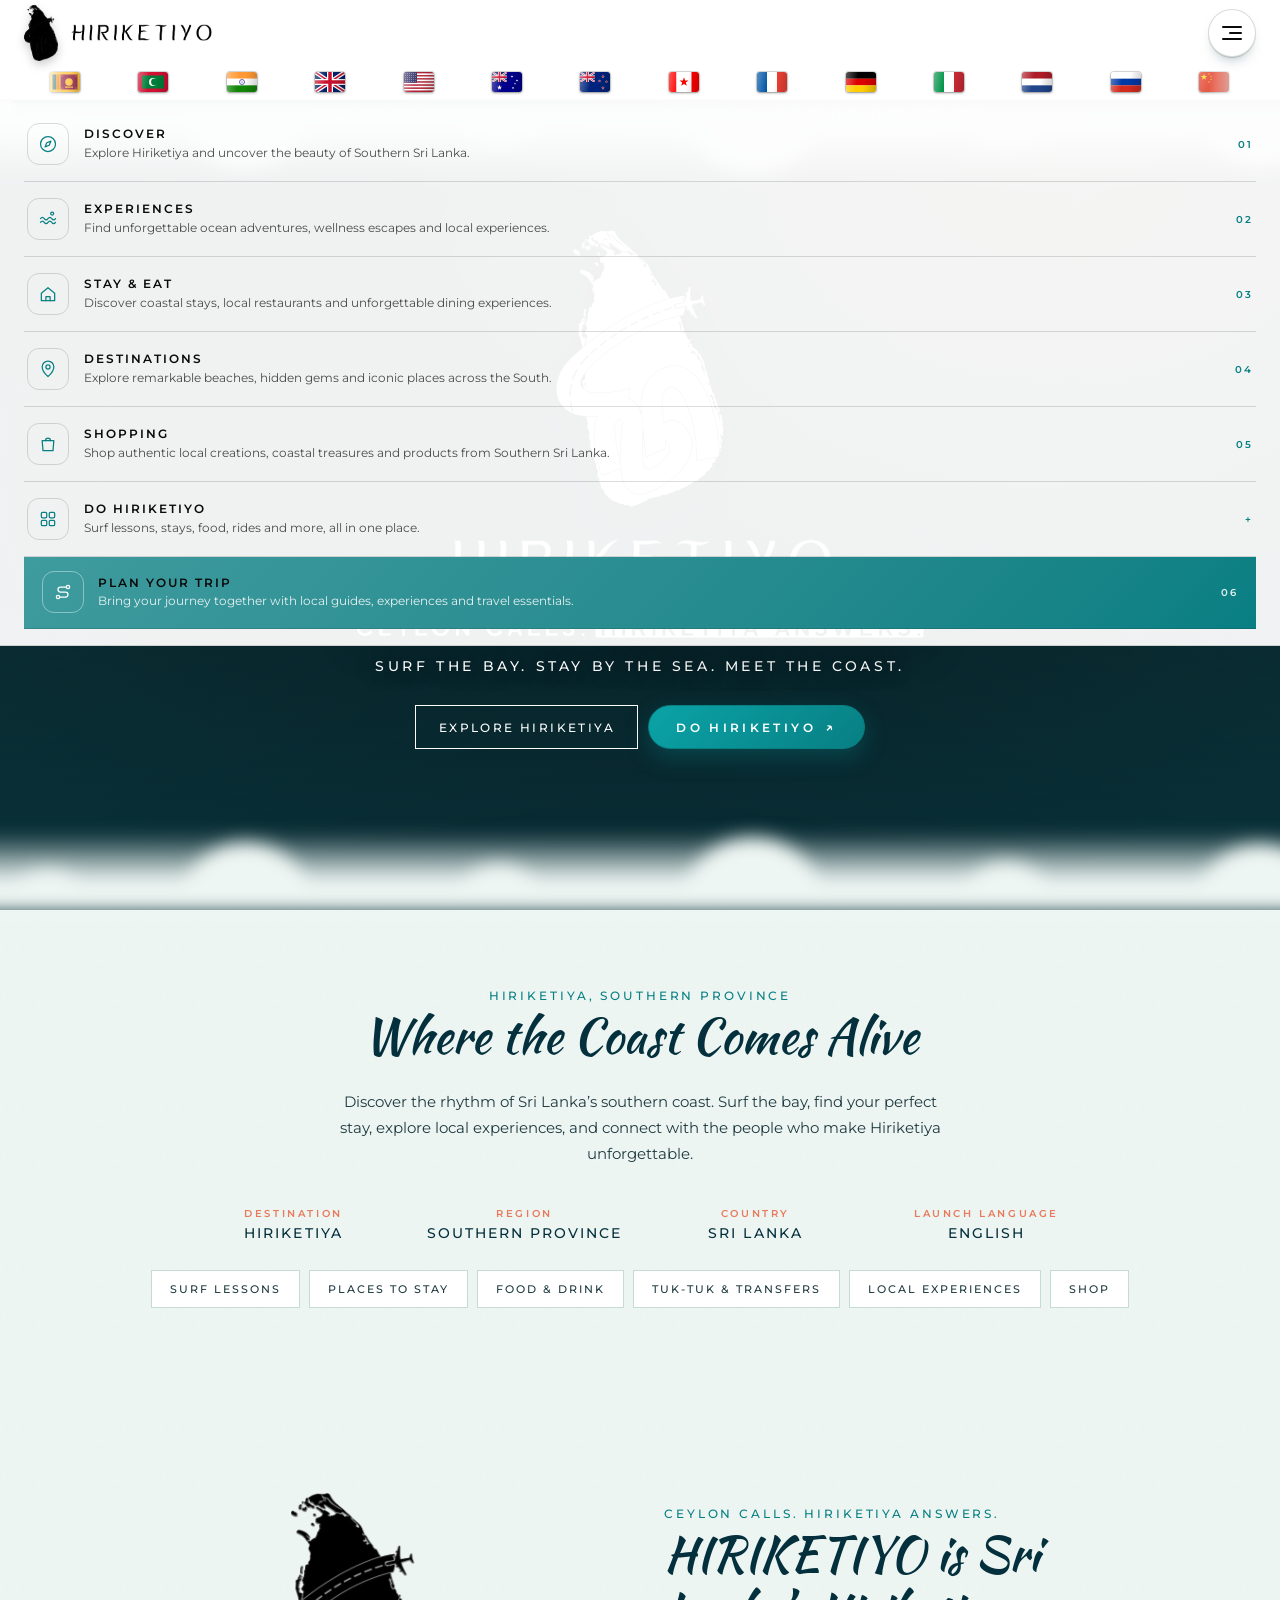
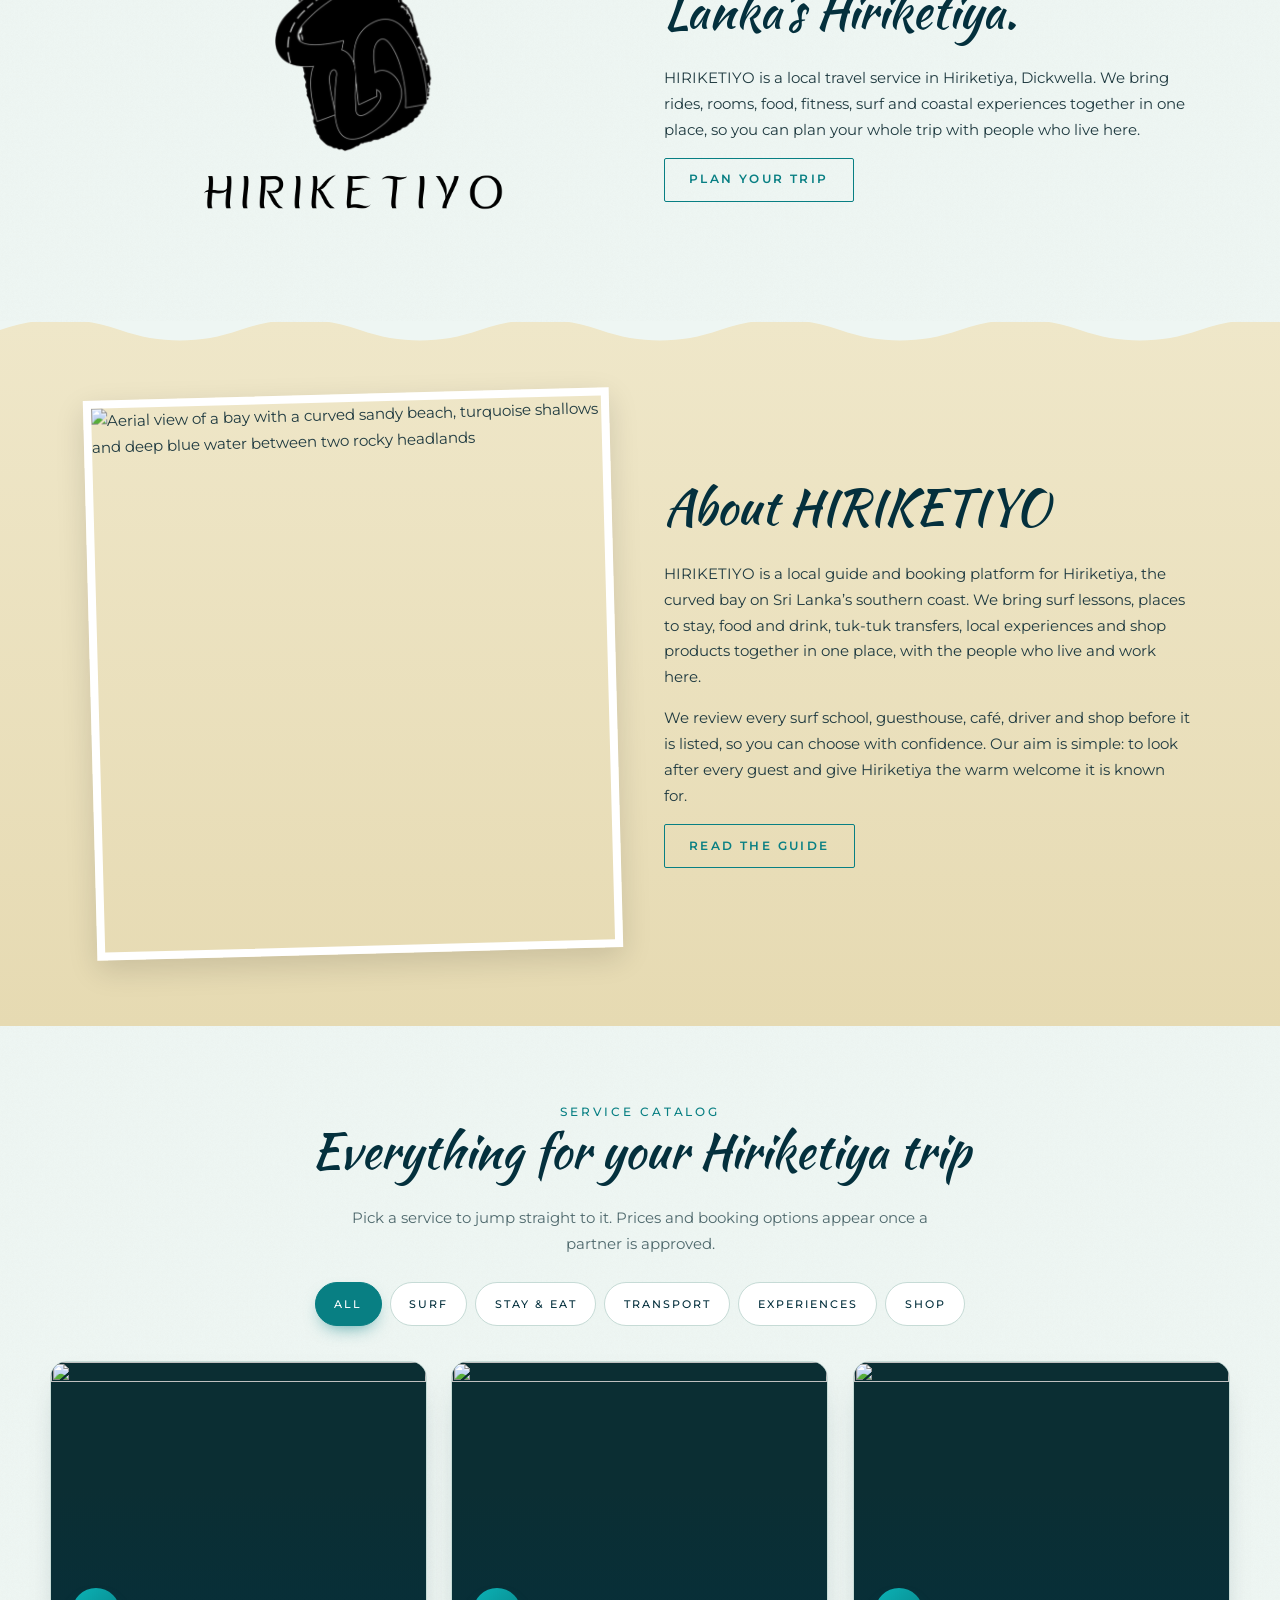
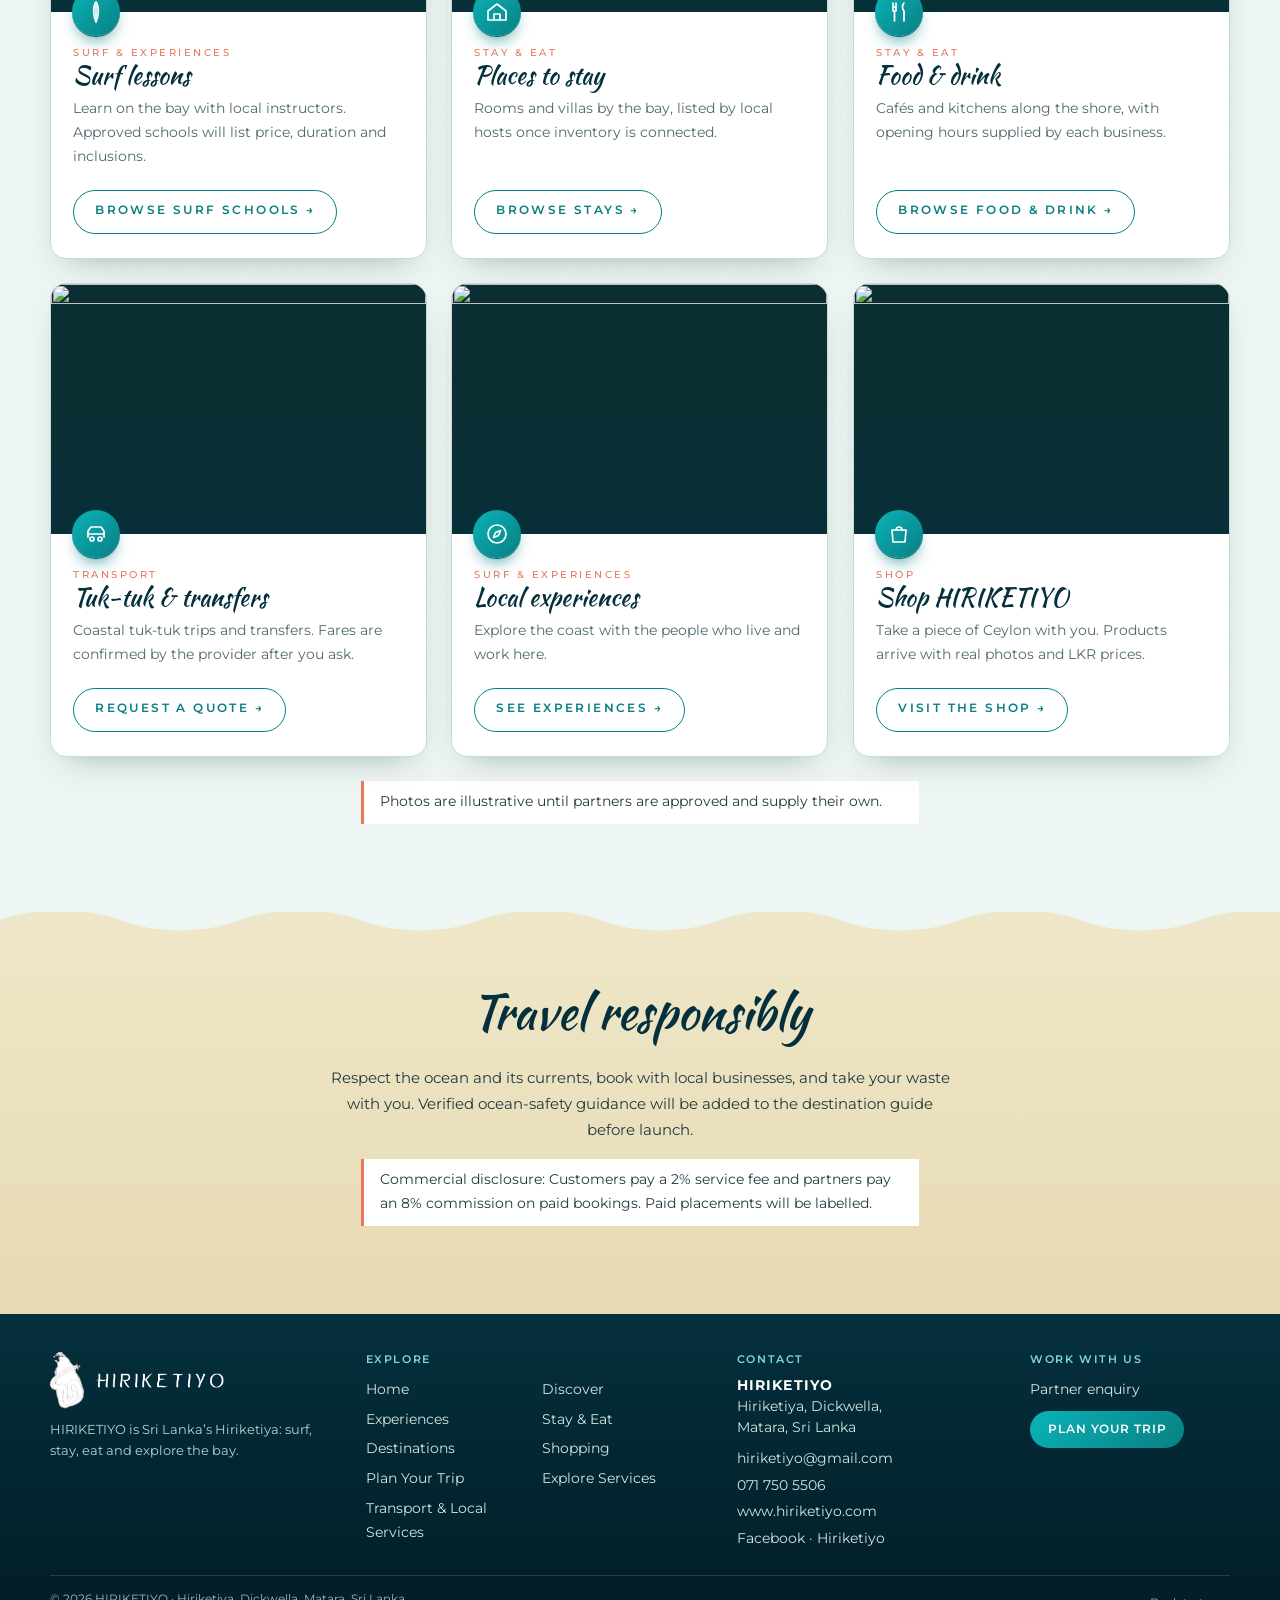
==== index.html @ 2f40aeac "Add files via upload" ====
<!DOCTYPE html><html lang="en" data-theme="light"><head><meta name="color-scheme" content="light"><meta charset="utf-8"><title>HIRIKETIYO — Ceylon calls. Hiriketiya answers. | Hiriketiya, Sri Lanka</title>
<meta name="viewport" content="width=device-width, initial-scale=1, viewport-fit=cover">
<meta name="description" content="HIRIKETIYO is Sri Lanka’s Hiriketiya. Surf lessons, stays, food, tuk-tuk transfers, local experiences and products in Hiriketiya Bay, Dickwella, Matara.">
<link rel="stylesheet" href="https://fonts.googleapis.com/css2?family=Kaushan+Script&family=Montserrat:wght@400;500;600&display=swap">
<meta name="theme-color" content="#04303d"><link rel="canonical" href="https://www.hiriketiyo.com/"><meta property="og:title" content="HIRIKETIYO — Ceylon calls. Hiriketiya answers."><meta property="og:description" content="Surf the bay. Stay by the sea. Meet the coast."><meta property="og:type" content="website"><meta property="og:url" content="https://www.hiriketiyo.com/">
<link rel="manifest" href="manifest.webmanifest">
<link rel="icon" type="image/png" sizes="192x192" href="icons/icon-192.png">
<link rel="apple-touch-icon" href="icons/icon-192.png">
<link rel="preload" as="image" href="assets/brand-emblem-white.png"><link rel="preload" as="image" type="image/webp" fetchpriority="high" imagesrcset="assets/hero-1200.webp 1200w, assets/hero-1920.webp 1920w, assets/hero-2560.webp 2560w" imagesizes="100vw">
<link rel="stylesheet" href="style.css">
<script type="application/ld+json">{"@context":"https://schema.org","@type":"TouristInformationCenter","name":"HIRIKETIYO","description":"Sri Lanka’s Hiriketiya: surf, stays, food, transport and local experiences.","url":"https://www.hiriketiyo.com","email":"hiriketiyo@gmail.com","telephone":"+94717505506","address":{"@type":"PostalAddress","streetAddress":"Hiriketiya","addressLocality":"Dickwella","addressRegion":"Matara","addressCountry":"LK"},"sameAs":["https://www.facebook.com/hiriketiyo"]}</script></head>
<body>
<header class="hd"><nav class="nl" aria-label="Primary"><span class="nw"><a href="#discover" aria-label="Discover" aria-describedby="nt-discover"><svg class="ni" viewBox="0 0 24 24" aria-hidden="true" focusable="false"><circle cx="12" cy="12" r="9"/><path d="M15.5 8.5l-2 5-5 2 2-5z"/></svg><span class="rl" aria-hidden="true"><i>Discover</i><i>Discover</i></span></a><span class="nt" id="nt-discover" role="tooltip"><b>01</b><span class="tx">Explore Hiriketiya and uncover the beauty of Southern Sri Lanka.</span></span></span><span class="nw"><a href="#surf" aria-label="Experiences" aria-describedby="nt-surf"><svg class="ni" viewBox="0 0 24 24" aria-hidden="true" focusable="false"><path d="M3 16q2.25-3 4.5 0t4.5 0 4.5 0 4.5 0"/><path d="M3 11.5q2.25-3 4.5 0t4.5 0 4.5 0 4.5 0"/><circle cx="17" cy="5.5" r="1.8"/></svg><span class="rl" aria-hidden="true"><i>Experiences</i><i>Experiences</i></span></a><span class="nt" id="nt-surf" role="tooltip"><b>02</b><span class="tx">Find unforgettable ocean adventures, wellness escapes and local experiences.</span></span></span><span class="nw"><a href="#stay" aria-label="Stay &amp; Eat" aria-describedby="nt-stay"><svg class="ni" viewBox="0 0 24 24" aria-hidden="true" focusable="false"><path d="M4 11l8-6.5 8 6.5v9H4z"/><path d="M9.5 20v-5h5v5"/></svg><span class="rl" aria-hidden="true"><i>Stay &amp; Eat</i><i>Stay &amp; Eat</i></span></a><span class="nt" id="nt-stay" role="tooltip"><b>03</b><span class="tx">Discover coastal stays, local restaurants and unforgettable dining experiences.</span></span></span></nav>
<a class="logo hd-lk" href="#home" aria-label="HIRIKETIYO home"><span class="lk "><span class="l3d"><span class="l3d-in"><span class="l3d-sw"><img class="nlogo ex" src="assets/brand-emblem-white.png" alt="" aria-hidden="true" style="--k:4" decoding="async"><img class="nlogo ex" src="assets/brand-emblem-white.png" alt="" aria-hidden="true" style="--k:3" decoding="async"><img class="nlogo ex" src="assets/brand-emblem-white.png" alt="" aria-hidden="true" style="--k:2" decoding="async"><img class="nlogo ex" src="assets/brand-emblem-white.png" alt="" aria-hidden="true" style="--k:1" decoding="async"><img class="nlogo" src="assets/brand-emblem-white.png" width="667" height="1100" alt="HIRIKETIYO emblem" decoding="async"></span></span></span><img class="wmk" src="assets/brand-wordmark-white.png" width="1652" height="198" alt="HIRIKETIYO" decoding="async"></span></a>
<nav class="nl r" aria-label="Secondary"><span class="nw"><a href="#destinations" aria-label="Destinations" aria-describedby="nt-destinations"><svg class="ni" viewBox="0 0 24 24" aria-hidden="true" focusable="false"><path d="M12 21s7-6.2 7-11.5A7 7 0 0 0 5 9.5C5 14.8 12 21 12 21z"/><circle cx="12" cy="9.5" r="2.5"/></svg><span class="rl" aria-hidden="true"><i>Destinations</i><i>Destinations</i></span></a><span class="nt" id="nt-destinations" role="tooltip"><b>04</b><span class="tx">Explore remarkable beaches, hidden gems and iconic places across the South.</span></span></span><span class="nw"><a href="#shop" aria-label="Shopping" aria-describedby="nt-shop"><svg class="ni" viewBox="0 0 24 24" aria-hidden="true" focusable="false"><path d="M5 8h14l-1 12H6z"/><path d="M9 8a3 3 0 016 0"/></svg><span class="rl" aria-hidden="true"><i>Shopping</i><i>Shopping</i></span></a><span class="nt" id="nt-shop" role="tooltip"><b>05</b><span class="tx">Shop authentic local creations, coastal treasures and products from Southern Sri Lanka.</span></span></span><span class="nw"><a href="#services" class="svcbtn" aria-label="DO HIRIKETIYO" aria-describedby="nt-services"><svg class="ni" viewBox="0 0 24 24" aria-hidden="true" focusable="false"><rect x="4" y="4" width="6.5" height="6.5" rx="1.5"/><rect x="13.5" y="4" width="6.5" height="6.5" rx="1.5"/><rect x="4" y="13.5" width="6.5" height="6.5" rx="1.5"/><rect x="13.5" y="13.5" width="6.5" height="6.5" rx="1.5"/></svg><span class="rl" aria-hidden="true"><i>DO HIRIKETIYO</i><i>DO HIRIKETIYO</i></span></a><span class="nt" id="nt-services" role="tooltip"><b>+</b><span class="tx">Surf lessons, stays, food, rides and more, all in one place.</span></span></span><span class="nw"><a href="#plan" class="cta" aria-label="Plan Your Trip" aria-describedby="nt-plan"><svg class="ni" viewBox="0 0 24 24" aria-hidden="true" focusable="false"><circle cx="6" cy="18" r="2"/><circle cx="18" cy="6" r="2"/><path d="M8 18h7a3 3 0 0 0 0-6H9a3 3 0 0 1 0-6h7"/></svg><span class="rl" aria-hidden="true"><i>Plan Your Trip</i><i>Plan Your Trip</i></span></a><span class="nt" id="nt-plan" role="tooltip"><b>06</b><span class="tx">Bring your journey together with local guides, experiences and travel essentials.</span></span></span></nav>
<button class="menu" aria-label="Menu" aria-expanded="false" onclick="tog()"><span class="bars" aria-hidden="true"><i></i><i></i><i></i></span></button>
<nav class="mobnav" id="mob" aria-label="Mobile"><a href="#discover"><span class="mi"><svg class="" viewBox="0 0 24 24" aria-hidden="true" focusable="false"><circle cx="12" cy="12" r="9"/><path d="M15.5 8.5l-2 5-5 2 2-5z"/></svg></span><span class="mt"><b>Discover</b><small>Explore Hiriketiya and uncover the beauty of Southern Sri Lanka.</small></span><span class="mn">01</span></a><a href="#surf"><span class="mi"><svg class="" viewBox="0 0 24 24" aria-hidden="true" focusable="false"><path d="M3 16q2.25-3 4.5 0t4.5 0 4.5 0 4.5 0"/><path d="M3 11.5q2.25-3 4.5 0t4.5 0 4.5 0 4.5 0"/><circle cx="17" cy="5.5" r="1.8"/></svg></span><span class="mt"><b>Experiences</b><small>Find unforgettable ocean adventures, wellness escapes and local experiences.</small></span><span class="mn">02</span></a><a href="#stay"><span class="mi"><svg class="" viewBox="0 0 24 24" aria-hidden="true" focusable="false"><path d="M4 11l8-6.5 8 6.5v9H4z"/><path d="M9.5 20v-5h5v5"/></svg></span><span class="mt"><b>Stay &amp; Eat</b><small>Discover coastal stays, local restaurants and unforgettable dining experiences.</small></span><span class="mn">03</span></a><a href="#destinations"><span class="mi"><svg class="" viewBox="0 0 24 24" aria-hidden="true" focusable="false"><path d="M12 21s7-6.2 7-11.5A7 7 0 0 0 5 9.5C5 14.8 12 21 12 21z"/><circle cx="12" cy="9.5" r="2.5"/></svg></span><span class="mt"><b>Destinations</b><small>Explore remarkable beaches, hidden gems and iconic places across the South.</small></span><span class="mn">04</span></a><a href="#shop"><span class="mi"><svg class="" viewBox="0 0 24 24" aria-hidden="true" focusable="false"><path d="M5 8h14l-1 12H6z"/><path d="M9 8a3 3 0 016 0"/></svg></span><span class="mt"><b>Shopping</b><small>Shop authentic local creations, coastal treasures and products from Southern Sri Lanka.</small></span><span class="mn">05</span></a><a href="#services"><span class="mi"><svg class="" viewBox="0 0 24 24" aria-hidden="true" focusable="false"><rect x="4" y="4" width="6.5" height="6.5" rx="1.5"/><rect x="13.5" y="4" width="6.5" height="6.5" rx="1.5"/><rect x="4" y="13.5" width="6.5" height="6.5" rx="1.5"/><rect x="13.5" y="13.5" width="6.5" height="6.5" rx="1.5"/></svg></span><span class="mt"><b>DO HIRIKETIYO</b><small>Surf lessons, stays, food, rides and more, all in one place.</small></span><span class="mn">+</span></a><a href="#plan" class="cta"><span class="mi"><svg class="" viewBox="0 0 24 24" aria-hidden="true" focusable="false"><circle cx="6" cy="18" r="2"/><circle cx="18" cy="6" r="2"/><path d="M8 18h7a3 3 0 0 0 0-6H9a3 3 0 0 1 0-6h7"/></svg></span><span class="mt"><b>Plan Your Trip</b><small>Bring your journey together with local guides, experiences and travel essentials.</small></span><span class="mn">06</span></a></nav></header>
<main>
<div class="page" id="home">
<div class="hero"><picture class="hero-bg"><source type="image/webp" srcset="assets/hero-1200.webp 1200w, assets/hero-1920.webp 1920w, assets/hero-2560.webp 2560w" sizes="100vw"><img data-slot="hero" src="assets/hero-1920.jpg" srcset="assets/hero-1200.jpg 1200w, assets/hero-1920.jpg 1920w, assets/hero-2560.jpg 2560w" sizes="100vw" width="2560" height="1710" alt="Aerial view of a turquoise bay with a curved sandy beach, rocky headlands and forested hills" fetchpriority="high" decoding="async"></picture><span class="hero-shade" aria-hidden="true"></span><svg class="live" viewBox="0 0 1200 700" preserveAspectRatio="xMidYMid slice" aria-hidden="true"><path class="w w1" d="M-80 470q120-30 240 0t240 0 240 0 240 0 240 0 240 0"/><path class="w w2" d="M-80 530q120-30 240 0t240 0 240 0 240 0 240 0 240 0"/><path class="w w3" d="M-80 590q120-30 240 0t240 0 240 0 240 0 240 0 240 0"/><path class="w w4" d="M-80 650q120-30 240 0t240 0 240 0 240 0 240 0 240 0"/><g id="birds"></g><g class="kite"><path class="str" d="M0 44Q-30 300 -120 560"/><polygon points="0,-34 20,0 0,44" fill="#B59A62"/><polygon points="0,-34 -20,0 0,44" fill="#087F83"/><path class="tail" d="M0 44q-9 16 0 32t0 32 0 32"/></g></svg><div><span class="lk hero-lk"><span class="l3d"><span class="l3d-in"><span class="l3d-sw"><img class="nlogo ex" src="assets/brand-emblem-white.png" alt="" aria-hidden="true" style="--k:8" decoding="async"><img class="nlogo ex" src="assets/brand-emblem-white.png" alt="" aria-hidden="true" style="--k:7" decoding="async"><img class="nlogo ex" src="assets/brand-emblem-white.png" alt="" aria-hidden="true" style="--k:6" decoding="async"><img class="nlogo ex" src="assets/brand-emblem-white.png" alt="" aria-hidden="true" style="--k:5" decoding="async"><img class="nlogo ex" src="assets/brand-emblem-white.png" alt="" aria-hidden="true" style="--k:4" decoding="async"><img class="nlogo ex" src="assets/brand-emblem-white.png" alt="" aria-hidden="true" style="--k:3" decoding="async"><img class="nlogo ex" src="assets/brand-emblem-white.png" alt="" aria-hidden="true" style="--k:2" decoding="async"><img class="nlogo ex" src="assets/brand-emblem-white.png" alt="" aria-hidden="true" style="--k:1" decoding="async"><img class="nlogo" src="assets/brand-emblem-white.png" width="667" height="1100" alt="HIRIKETIYO emblem" decoding="async" fetchpriority="high"></span></span></span><img class="wmk" src="assets/brand-wordmark-white.png" width="1652" height="198" alt="HIRIKETIYO" decoding="async"><img class="slg" src="assets/brand-slogan-white.png" width="1826" height="74" alt="Ceylon calls. Hiriketiya answers." decoding="async"></span><h1 class="sr">Ceylon calls. Hiriketiya answers.</h1><span class="cap">Surf the bay. Stay by the sea. Meet the coast.</span>
<a class="box" href="#discover">Explore Hiriketiya</a><a class="box s dobtn" href="#do">DO HIRIKETIYO</a></div></div>
<section class="c"><div class="in"><span class="cap" style="color:var(--teal)">Hiriketiya, Southern Province</span><h2>Where the Coast Comes Alive</h2>
<p>Discover the rhythm of Sri Lanka’s southern coast. Surf the bay, find your perfect stay, explore local experiences, and connect with the people who make Hiriketiya unforgettable.</p>
<div class="facts"><div><b>Destination</b><span>Hiriketiya</span></div><div><b>Region</b><span>Southern Province</span></div><div><b>Country</b><span>Sri Lanka</span></div><div><b>Launch language</b><span>English</span></div></div>
<div class="cats"><a href="#surf">Surf lessons</a><a href="#stay">Places to stay</a><a href="#stay">Food &amp; drink</a><a href="#transport">Tuk-tuk &amp; transfers</a><a href="#surf">Local experiences</a><a href="#shop">Shop</a></div></div></section>
<section class="c"><div class="in split"><div class="lightbox"><span class="lk "><span class="l3d"><span class="l3d-in"><span class="l3d-sw"><img class="nlogo ex" src="assets/brand-emblem-black.png" alt="" aria-hidden="true" style="--k:6" decoding="async"><img class="nlogo ex" src="assets/brand-emblem-black.png" alt="" aria-hidden="true" style="--k:5" decoding="async"><img class="nlogo ex" src="assets/brand-emblem-black.png" alt="" aria-hidden="true" style="--k:4" decoding="async"><img class="nlogo ex" src="assets/brand-emblem-black.png" alt="" aria-hidden="true" style="--k:3" decoding="async"><img class="nlogo ex" src="assets/brand-emblem-black.png" alt="" aria-hidden="true" style="--k:2" decoding="async"><img class="nlogo ex" src="assets/brand-emblem-black.png" alt="" aria-hidden="true" style="--k:1" decoding="async"><img class="nlogo" src="assets/brand-emblem-black.png" width="667" height="1100" alt="HIRIKETIYO emblem" decoding="async"></span></span></span><img class="wmk" src="assets/brand-wordmark-black.png" width="1652" height="198" alt="HIRIKETIYO" decoding="async"></span></div><div style="text-align:left"><span class="cap" style="color:var(--teal)">Ceylon calls. Hiriketiya answers.</span><h2>HIRIKETIYO is Sri Lanka’s Hiriketiya.</h2><p>HIRIKETIYO is a local travel service in Hiriketiya, Dickwella. We bring rides, rooms, food, fitness, surf and coastal experiences together in one place, so you can plan your whole trip with people who live here.</p><a class="btn" href="#plan">Plan your trip</a></div></div></section>
<section class="sand"><div class="in split"><picture><source type="image/webp" srcset="assets/bay-600.webp 600w, assets/bay-1000.webp 1000w" sizes="(max-width:800px) 100vw, 520px"><img data-slot="bay" class="photo" src="assets/bay-1000.jpg" srcset="assets/bay-600.jpg 600w, assets/bay-1000.jpg 1000w" sizes="(max-width:800px) 100vw, 520px" width="1000" height="1250" loading="lazy" decoding="async" alt="Aerial view of a bay with a curved sandy beach, turquoise shallows and deep blue water between two rocky headlands"></picture><div><h2>About HIRIKETIYO</h2><p>HIRIKETIYO is a local guide and booking platform for Hiriketiya, the curved bay on Sri Lanka’s southern coast. We bring surf lessons, places to stay, food and drink, tuk-tuk transfers, local experiences and shop products together in one place, with the people who live and work here.</p><p>We review every surf school, guesthouse, café, driver and shop before it is listed, so you can choose with confidence. Our aim is simple: to look after every guest and give Hiriketiya the warm welcome it is known for.</p><a class="btn" href="#discover">Read the guide</a></div></div></section>
<section class="c catalog" id="catalog"><div class="in"><span class="cap" style="color:var(--teal)">Service catalog</span><h2>Everything for your Hiriketiya trip</h2><p class="mut">Pick a service to jump straight to it. Prices and booking options appear once a partner is approved.</p><div class="cat-filter" role="group" aria-label="Filter services"><button type="button" data-k="all" aria-pressed="true">All</button><button type="button" data-k="surf" aria-pressed="false">Surf</button><button type="button" data-k="stay" aria-pressed="false">Stay &amp; Eat</button><button type="button" data-k="ride" aria-pressed="false">Transport</button><button type="button" data-k="exp" aria-pressed="false">Experiences</button><button type="button" data-k="shop" aria-pressed="false">Shop</button></div><div class="svc-grid"><article class="svc" data-c="surf"><div class="im"><img data-slot="svc-surf" src="assets/svc-surf.webp" width="720" height="480" loading="lazy" decoding="async" alt=""></div><div class="body"><span class="ic" aria-hidden="true"><svg viewBox="0 0 24 24" fill="none" stroke="currentColor" stroke-width="1.7" stroke-linecap="round" stroke-linejoin="round"><path d="M12 2c3 4 3 14 0 20-3-6-3-16 0-20z"/><path d="M12 5v14"/></svg></span><span class="cap tg">Surf & Experiences</span><h3>Surf lessons</h3><p class="mut">Learn on the bay with local instructors. Approved schools will list price, duration and inclusions.</p><a class="btn" href="#surf">Browse surf schools <span aria-hidden="true">→</span></a></div></article><article class="svc" data-c="stay"><div class="im"><img data-slot="svc-stay" src="assets/svc-stay.webp" width="720" height="480" loading="lazy" decoding="async" alt=""></div><div class="body"><span class="ic" aria-hidden="true"><svg viewBox="0 0 24 24" fill="none" stroke="currentColor" stroke-width="1.7" stroke-linecap="round" stroke-linejoin="round"><path d="M3 11l9-7 9 7v9H3z"/><path d="M9 20v-6h6v6"/></svg></span><span class="cap tg">Stay & Eat</span><h3>Places to stay</h3><p class="mut">Rooms and villas by the bay, listed by local hosts once inventory is connected.</p><a class="btn" href="#stay">Browse stays <span aria-hidden="true">→</span></a></div></article><article class="svc" data-c="stay"><div class="im"><img data-slot="svc-food" src="assets/svc-food.webp" width="720" height="480" loading="lazy" decoding="async" alt=""></div><div class="body"><span class="ic" aria-hidden="true"><svg viewBox="0 0 24 24" fill="none" stroke="currentColor" stroke-width="1.7" stroke-linecap="round" stroke-linejoin="round"><path d="M6 3v8M9 3v8M6 7h3M7.5 11v10M17 3c-2 2-2 6 0 8v10"/></svg></span><span class="cap tg">Stay & Eat</span><h3>Food & drink</h3><p class="mut">Cafés and kitchens along the shore, with opening hours supplied by each business.</p><a class="btn" href="#stay">Browse food & drink <span aria-hidden="true">→</span></a></div></article><article class="svc" data-c="ride"><div class="im"><img data-slot="svc-ride" src="assets/svc-ride.webp" width="720" height="480" loading="lazy" decoding="async" alt=""></div><div class="body"><span class="ic" aria-hidden="true"><svg viewBox="0 0 24 24" fill="none" stroke="currentColor" stroke-width="1.7" stroke-linecap="round" stroke-linejoin="round"><path d="M4 15V9l3-4h10l3 4v6"/><circle cx="8" cy="17" r="2"/><circle cx="16" cy="17" r="2"/><path d="M4 12h16"/></svg></span><span class="cap tg">Transport</span><h3>Tuk-tuk & transfers</h3><p class="mut">Coastal tuk-tuk trips and transfers. Fares are confirmed by the provider after you ask.</p><a class="btn" href="#transport">Request a quote <span aria-hidden="true">→</span></a></div></article><article class="svc" data-c="exp"><div class="im"><img data-slot="svc-exp" src="assets/svc-exp.webp" width="720" height="480" loading="lazy" decoding="async" alt=""></div><div class="body"><span class="ic" aria-hidden="true"><svg viewBox="0 0 24 24" fill="none" stroke="currentColor" stroke-width="1.7" stroke-linecap="round" stroke-linejoin="round"><circle cx="12" cy="12" r="9"/><path d="M15.5 8.5l-2 5-5 2 2-5z"/></svg></span><span class="cap tg">Surf & Experiences</span><h3>Local experiences</h3><p class="mut">Explore the coast with the people who live and work here.</p><a class="btn" href="#surf">See experiences <span aria-hidden="true">→</span></a></div></article><article class="svc" data-c="shop"><div class="im"><img data-slot="svc-shop" src="assets/svc-shop.webp" width="720" height="480" loading="lazy" decoding="async" alt=""></div><div class="body"><span class="ic" aria-hidden="true"><svg viewBox="0 0 24 24" fill="none" stroke="currentColor" stroke-width="1.7" stroke-linecap="round" stroke-linejoin="round"><path d="M5 8h14l-1 12H6z"/><path d="M9 8a3 3 0 016 0"/></svg></span><span class="cap tg">Shop</span><h3>Shop HIRIKETIYO</h3><p class="mut">Take a piece of Ceylon with you. Products arrive with real photos and LKR prices.</p><a class="btn" href="#shop">Visit the shop <span aria-hidden="true">→</span></a></div></article></div><p class="note" style="margin-inline:auto;text-align:left">Photos are illustrative until partners are approved and supply their own.</p></div></section>
<section class="sand c"><div class="in"><h2>Travel responsibly</h2><p>Respect the ocean and its currents, book with local businesses, and take your waste with you. Verified ocean-safety guidance will be added to the destination guide before launch.</p><p class="note" style="margin-inline:auto;text-align:left">Commercial disclosure: Customers pay a 2% service fee and partners pay an 8% commission on paid bookings. Paid placements will be labelled.</p></div></section>
</div>
<div class="page" id="do"><section class="dhero dohero"><img data-slot="do-hero" width="1920" height="1080" decoding="async" alt="Surfers and boats on the bay at Hiriketiya"><span class="cap" style="color:#fff">Experience marketplace</span><h1>DO HIRIKETIYO</h1><p class="do-tag">Discover More. Experience Everything.</p><p class="do-desc">From ocean adventures to authentic local experiences, discover the best things to do in Hiriketiya. Connect with local experts, explore new experiences and make every moment unforgettable.</p><div class="do-cta"><a class="box s" href="#do-cats" data-go="do-cats">EXPLORE EXPERIENCES</a><a class="box" href="#partner">BECOME A LOCAL PARTNER</a></div></section><section class="c docats" id="do-cats"><div class="in"><span class="cap" style="color:var(--teal)">Eight ways to do Hiriketiya</span><h2>Choose your experience</h2><p class="mut">Experiences, activities and rentals from local providers. Only services with approved providers are listed. Food and stays are in Stay &amp; Eat, transport is in Transport, products are in Shop.</p><div class="dgrid"><button type="button" class="dcat rv" data-cat="surf" aria-pressed="false"><span class="im"><img data-slot="do-surf" width="640" height="480" loading="lazy" decoding="async" alt="Surf &amp; Ocean"><span class="dcph" aria-hidden="true"><svg viewBox="0 0 24 24" fill="none" stroke="currentColor" stroke-width="1.6" stroke-linecap="round" stroke-linejoin="round"><path d="M2 15c3-4 5-4 8 0s5 4 8 0 3-2 4-2M2 20c3-4 5-4 8 0s5 4 8 0 3-2 4-2"/></svg></span><span class="dn">01</span></span><span class="bd"><h3>Surf &amp; Ocean</h3><p>Lessons, coaching, rentals and time on the water.</p><span class="dcnt" data-c="surf"></span></span></button><button type="button" class="dcat rv" data-cat="wellness" aria-pressed="false"><span class="im"><img data-slot="do-wellness" width="640" height="480" loading="lazy" decoding="async" alt="Wellness &amp; Fitness"><span class="dcph" aria-hidden="true"><svg viewBox="0 0 24 24" fill="none" stroke="currentColor" stroke-width="1.6" stroke-linecap="round" stroke-linejoin="round"><path d="M12 20c-4 0-7-3-7-7 4 0 7 3 7 7zM12 20c4 0 7-3 7-7-4 0-7 3-7 7zM12 4c2 3 2 7 0 11-2-4-2-8 0-11z"/></svg></span><span class="dn">02</span></span><span class="bd"><h3>Wellness &amp; Fitness</h3><p>Yoga, training, meditation and breathwork.</p><span class="dcnt" data-c="wellness"></span></span></button><button type="button" class="dcat rv" data-cat="food" aria-pressed="false"><span class="im"><img data-slot="do-food" width="640" height="480" loading="lazy" decoding="async" alt="Food &amp; Culinary"><span class="dcph" aria-hidden="true"><svg viewBox="0 0 24 24" fill="none" stroke="currentColor" stroke-width="1.6" stroke-linecap="round" stroke-linejoin="round"><path d="M4 12h16a8 8 0 01-16 0zM8 5c0 2 2 2 2 5M13 4c0 2 2 2 2 6"/></svg></span><span class="dn">03</span></span><span class="bd"><h3>Food &amp; Culinary</h3><p>Cooking classes, seafood and local food tours.</p><span class="dcnt" data-c="food"></span></span></button><button type="button" class="dcat rv" data-cat="tours" aria-pressed="false"><span class="im"><img data-slot="do-tours" width="640" height="480" loading="lazy" decoding="async" alt="Tours &amp; Adventures"><span class="dcph" aria-hidden="true"><svg viewBox="0 0 24 24" fill="none" stroke="currentColor" stroke-width="1.6" stroke-linecap="round" stroke-linejoin="round"><path d="M12 21s7-6.2 7-11.5A7 7 0 0 0 5 9.5C5 14.8 12 21 12 21zM12 12a2.5 2.5 0 100-5 2.5 2.5 0 000 5z"/></svg></span><span class="dn">04</span></span><span class="bd"><h3>Tours &amp; Adventures</h3><p>Coastal tours, villages, culture and wildlife.</p><span class="dcnt" data-c="tours"></span></span></button><button type="button" class="dcat rv" data-cat="spa" aria-pressed="false"><span class="im"><img data-slot="do-spa" width="640" height="480" loading="lazy" decoding="async" alt="Spa &amp; Relaxation"><span class="dcph" aria-hidden="true"><svg viewBox="0 0 24 24" fill="none" stroke="currentColor" stroke-width="1.6" stroke-linecap="round" stroke-linejoin="round"><path d="M12 3c3 4 6 7 6 10a6 6 0 01-12 0c0-3 3-6 6-10z"/></svg></span><span class="dn">05</span></span><span class="bd"><h3>Spa &amp; Relaxation</h3><p>Ayurveda, massage and wellness packages.</p><span class="dcnt" data-c="spa"></span></span></button><button type="button" class="dcat rv" data-cat="rentals" aria-pressed="false"><span class="im"><img data-slot="do-rentals" width="640" height="480" loading="lazy" decoding="async" alt="Rentals &amp; Equipment"><span class="dcph" aria-hidden="true"><svg viewBox="0 0 24 24" fill="none" stroke="currentColor" stroke-width="1.6" stroke-linecap="round" stroke-linejoin="round"><path d="M6 20a3.5 3.5 0 100-7 3.5 3.5 0 000 7zM18 20a3.5 3.5 0 100-7 3.5 3.5 0 000 7zM6 16.5l4-8h5l3 8M10 8.5H8"/></svg></span><span class="dn">06</span></span><span class="bd"><h3>Rentals &amp; Equipment</h3><p>Bikes, scooters, cars and gear.</p><span class="dcnt" data-c="rentals"></span></span></button><button type="button" class="dcat rv" data-cat="creative" aria-pressed="false"><span class="im"><img data-slot="do-creative" width="640" height="480" loading="lazy" decoding="async" alt="Creative &amp; Lifestyle"><span class="dcph" aria-hidden="true"><svg viewBox="0 0 24 24" fill="none" stroke="currentColor" stroke-width="1.6" stroke-linecap="round" stroke-linejoin="round"><path d="M4 8h3l2-3h6l2 3h3v11H4zM12 17a3.5 3.5 0 100-7 3.5 3.5 0 000 7z"/></svg></span><span class="dn">07</span></span><span class="bd"><h3>Creative &amp; Lifestyle</h3><p>Photography, sunsets, art and craft.</p><span class="dcnt" data-c="creative"></span></span></button><button type="button" class="dcat rv" data-cat="events" aria-pressed="false"><span class="im"><img data-slot="do-events" width="640" height="480" loading="lazy" decoding="async" alt="Events &amp; Special Experiences"><span class="dcph" aria-hidden="true"><svg viewBox="0 0 24 24" fill="none" stroke="currentColor" stroke-width="1.6" stroke-linecap="round" stroke-linejoin="round"><path d="M9 18V6l10-2v12M9 18a3 3 0 11-6 0 3 3 0 016 0zM19 16a3 3 0 11-6 0 3 3 0 016 0z"/></svg></span><span class="dn">08</span></span><span class="bd"><h3>Events &amp; Special Experiences</h3><p>Beach events, live music and celebrations.</p><span class="dcnt" data-c="events"></span></span></button></div><div class="do-bar" id="do-list"><h3 id="do-count">All experiences</h3><button type="button" class="btn do-all" aria-pressed="true">Show all</button></div><div class="do-svc" id="do-svc" hidden></div><div class="dx-grid" id="do-grid" aria-live="polite"></div><div class="do-empty" id="do-empty"><p>Experiences from approved local partners will appear here as they join.</p><a class="btn fill" href="#partner">BECOME A DO HIRIKETIYO PARTNER</a></div><div class="do-end"><h3>Run an experience on the south coast?</h3><p class="mut">Join DO HIRIKETIYO and reach travellers who are already here.</p><a class="btn fill" href="#partner">BECOME A DO HIRIKETIYO PARTNER</a></div></div></section></div>
<div class="page" id="discover">
<div class="ph dhero"><img data-slot="disc-hero" src="assets/hero-1920.webp" width="1920" height="1283" alt="Aerial view of Hiriketiya Bay, a curved sandy beach with turquoise water" decoding="async" fetchpriority="high"><h2>Discover Hiriketiya</h2><p>Where tropical beauty meets coastal culture. A little bay with a world of experiences.</p><div class="dact"><a class="dbtn loc" href="https://www.google.com/maps/search/?api=1&amp;query=Hiriketiya+Beach%2C+Dikwella%2C+Sri+Lanka" target="_blank" rel="noopener"><svg viewBox="0 0 24 24" fill="none" stroke="currentColor" stroke-width="1.8" stroke-linecap="round" stroke-linejoin="round" aria-hidden="true"><path d="M12 21s7-6.2 7-11.5A7 7 0 0 0 5 9.5C5 14.8 12 21 12 21z"/><circle cx="12" cy="9.5" r="2.5"/></svg>Open on Google Maps</a><a class="dbtn fill" href="https://www.google.com/maps/dir/?api=1&amp;destination=Hiriketiya+Beach%2C+Dikwella%2C+Sri+Lanka" target="_blank" rel="noopener"><svg viewBox="0 0 24 24" fill="none" stroke="currentColor" stroke-width="1.8" stroke-linecap="round" stroke-linejoin="round" aria-hidden="true"><circle cx="6" cy="18" r="2"/><circle cx="18" cy="6" r="2"/><path d="M8 18h7a3 3 0 0 0 0-6H9a3 3 0 0 1 0-6h7"/></svg>Get directions</a></div></div>
<nav class="dnav" aria-label="Guide chapters"><div class="dnav-in"><button type="button" data-go="d-bay">The bay</button><button type="button" data-go="d-surf">Surf</button><button type="button" data-go="d-life">Local life</button><button type="button" data-go="d-food">Food</button><button type="button" data-go="d-nature">Nature</button><button type="button" data-go="d-culture">Culture</button><button type="button" data-go="d-slow">Slow down</button><button type="button" data-go="d-places">Nearby</button><button type="button" data-go="d-season">Best time</button><button type="button" data-go="d-resp">Responsible</button></div></nav>
<section class="dintro" id="d-intro"><div class="in c rv"><span class="cap dcap">Dikwella · Matara District · Southern Sri Lanka</span><h2>Where Tropical Beauty Meets Coastal Culture</h2>
<p class="dlead">Hiriketiya is one of Sri Lanka’s most captivating coastal destinations, a hidden tropical paradise where golden sands, turquoise waters, lush green surroundings, and a relaxed island lifestyle come together. Tucked away along the southern coastline near Dikwella in the Matara District, Hiriketiya has become a favourite destination for travellers seeking more than just a beautiful beach. It is a place to slow down, connect with nature, discover local culture, enjoy ocean adventures, and experience the authentic rhythm of southern Sri Lanka.</p>
<p class="dlead">Often affectionately known as Hiri, this small coastal destination offers a unique atmosphere that feels both peaceful and full of life. Whether you are a passionate surfer, a nature lover, a curious traveller, or someone looking for a quiet escape beside the ocean, Hiriketiya invites you to discover a different side of tropical Sri Lanka.</p>
<div class="dfacts"><div><svg viewBox="0 0 24 24" fill="none" stroke="currentColor" stroke-width="1.8" stroke-linecap="round" stroke-linejoin="round" aria-hidden="true"><path d="M12 21s7-6.2 7-11.5A7 7 0 0 0 5 9.5C5 14.8 12 21 12 21z"/><circle cx="12" cy="9.5" r="2.5"/></svg><b>Where</b><span>Dikwella, Matara District</span></div><div><svg viewBox="0 0 24 24" fill="none" stroke="currentColor" stroke-width="1.8" stroke-linecap="round" stroke-linejoin="round" aria-hidden="true"><path d="M2 10q3.5-5 7 0t7 0 6 0"/><path d="M2 16q3.5-5 7 0t7 0 6 0"/></svg><b>The bay</b><span>Horseshoe-shaped</span></div><div><svg viewBox="0 0 24 24" fill="none" stroke="currentColor" stroke-width="1.8" stroke-linecap="round" stroke-linejoin="round" aria-hidden="true"><circle cx="12" cy="12" r="4"/><path d="M12 3v2M12 19v2M3 12h2M19 12h2M5.6 5.6l1.4 1.4M17 17l1.4 1.4M5.6 18.4L7 17M17 7l1.4-1.4"/></svg><b>Best season</b><span>December to April</span></div><div><svg viewBox="0 0 24 24" fill="none" stroke="currentColor" stroke-width="1.8" stroke-linecap="round" stroke-linejoin="round" aria-hidden="true"><path d="M12 2c3 4 3 14 0 20-3-6-3-16 0-20z"/><path d="M12 5v14"/></svg><b>Known for</b><span>Surf, cafés &amp; culture</span></div></div></div></section>
<section class="dch" id="d-bay"><div class="in"><figure class="dim rv"><img data-slot="disc-bay" src="assets/bay-1000.webp" width="800" height="1000" loading="lazy" decoding="async" alt="Aerial view of Hiriketiya’s horseshoe-shaped bay with golden sand and turquoise water"><span class="dph" aria-hidden="true"><svg viewBox="0 0 24 24" fill="none" stroke="currentColor" stroke-width="1.8" stroke-linecap="round" stroke-linejoin="round" aria-hidden="true"><path d="M12 21s7-6.2 7-11.5A7 7 0 0 0 5 9.5C5 14.8 12 21 12 21z"/><circle cx="12" cy="9.5" r="2.5"/></svg></span><figcaption class="dtag"><svg viewBox="0 0 24 24" fill="none" stroke="currentColor" stroke-width="1.8" stroke-linecap="round" stroke-linejoin="round" aria-hidden="true"><path d="M12 21s7-6.2 7-11.5A7 7 0 0 0 5 9.5C5 14.8 12 21 12 21z"/><circle cx="12" cy="9.5" r="2.5"/></svg>Horseshoe bay</figcaption></figure><div class="dtx rv"><span class="cap dcap">01 · The bay</span><h2>The Beauty of Hiriketiya Bay</h2><p>The first thing that captures your attention in Hiriketiya is its remarkable natural beauty. The coastline curves into a beautiful horseshoe-shaped bay, surrounded by tropical greenery and palm-covered hills. The sheltered shape of the bay creates a distinctive coastal landscape, making it one of the most visually memorable beaches in southern Sri Lanka.</p><p>Soft golden sand stretches along the shoreline, while clear blue and turquoise waters change colour throughout the day depending on the sunlight. Tall coconut palms frame the beach, creating a picture-perfect tropical setting.</p><p>Unlike some of Sri Lanka’s more expansive beaches, Hiriketiya has an intimate atmosphere. Its compact coastline makes it easy to explore, meet people, and enjoy the ocean from different viewpoints. Early mornings bring a peaceful atmosphere, while afternoons become lively with beachgoers, surfers, and travellers enjoying the sunshine.</p><p>As the sun begins to set, the bay takes on a different character. Warm golden light reflects across the water, the sky changes into beautiful shades of orange and pink, and the surrounding landscape becomes a peaceful backdrop for an unforgettable evening.</p><div class="dact l"><a class="dbtn loc" href="https://www.google.com/maps/search/?api=1&amp;query=Hiriketiya+Beach%2C+Dikwella%2C+Sri+Lanka" target="_blank" rel="noopener"><svg viewBox="0 0 24 24" fill="none" stroke="currentColor" stroke-width="1.8" stroke-linecap="round" stroke-linejoin="round" aria-hidden="true"><path d="M12 21s7-6.2 7-11.5A7 7 0 0 0 5 9.5C5 14.8 12 21 12 21z"/><circle cx="12" cy="9.5" r="2.5"/></svg>View the bay on map</a><a class="dbtn" href="https://www.google.com/maps/dir/?api=1&amp;origin=Hiriketiya+Beach%2C+Dikwella%2C+Sri+Lanka&amp;destination=Hiriketiya+Beach%2C+Dikwella%2C+Sri+Lanka&amp;travelmode=driving" target="_blank" rel="noopener"><svg viewBox="0 0 24 24" fill="none" stroke="currentColor" stroke-width="1.8" stroke-linecap="round" stroke-linejoin="round" aria-hidden="true"><circle cx="6" cy="18" r="2"/><circle cx="18" cy="6" r="2"/><path d="M8 18h7a3 3 0 0 0 0-6H9a3 3 0 0 1 0-6h7"/></svg>Directions</a><a class="dbtn" href="#stay">Stay by the bay <span aria-hidden="true">→</span></a></div></div></div></section>
<section class="dch rev alt" id="d-surf"><div class="in"><figure class="dim rv"><img data-slot="disc-surf" src="assets/svc-surf.webp" width="800" height="1000" loading="lazy" decoding="async" alt="Surfers and boards on the water at Hiriketiya"><span class="dph" aria-hidden="true"><svg viewBox="0 0 24 24" fill="none" stroke="currentColor" stroke-width="1.8" stroke-linecap="round" stroke-linejoin="round" aria-hidden="true"><path d="M12 21s7-6.2 7-11.5A7 7 0 0 0 5 9.5C5 14.8 12 21 12 21z"/><circle cx="12" cy="9.5" r="2.5"/></svg></span><figcaption class="dtag"><svg viewBox="0 0 24 24" fill="none" stroke="currentColor" stroke-width="1.8" stroke-linecap="round" stroke-linejoin="round" aria-hidden="true"><path d="M12 21s7-6.2 7-11.5A7 7 0 0 0 5 9.5C5 14.8 12 21 12 21z"/><circle cx="12" cy="9.5" r="2.5"/></svg>Surf break</figcaption></figure><div class="dtx rv"><span class="cap dcap">02 · Surf</span><h2>A Paradise for Surfing</h2><p>Surfing is an important part of Hiriketiya’s identity. Its crescent-shaped bay is known for its surf breaks, attracting beginners, intermediate surfers, and experienced wave riders from around the world.</p><p>One of the reasons Hiriketiya is popular among beginners is its beach-break area, where surf schools and instructors help newcomers learn the basics of surfing. For more experienced surfers, the bay also offers a reef break that can provide more challenging waves depending on ocean conditions.</p><p>The surfing experience here is about more than catching waves. It is about waking up early, carrying a surfboard towards the ocean, watching the morning light appear over the water, and sharing the excitement of the waves with fellow surfers.</p><p>Surf culture has also helped shape the character of the destination. Surf shops, board rentals, cafés, and friendly instructors contribute to an atmosphere where visitors can easily become part of the coastal community.</p><div class="dtip"><svg viewBox="0 0 24 24" fill="none" stroke="currentColor" stroke-width="1.8" stroke-linecap="round" stroke-linejoin="round" aria-hidden="true"><path d="M2 10q3.5-5 7 0t7 0 6 0"/><path d="M2 16q3.5-5 7 0t7 0 6 0"/></svg><p><b>Check before you paddle out.</b> Surf conditions change with seasons, tides, and weather, so checking local advice before entering the water is always important.</p></div><div class="dact l"><a class="dbtn fill" href="#surf">Browse surf partners <span aria-hidden="true">→</span></a><a class="dbtn loc" href="https://www.google.com/maps/search/?api=1&amp;query=Hiriketiya+Beach%2C+Dikwella%2C+Sri+Lanka" target="_blank" rel="noopener"><svg viewBox="0 0 24 24" fill="none" stroke="currentColor" stroke-width="1.8" stroke-linecap="round" stroke-linejoin="round" aria-hidden="true"><path d="M12 21s7-6.2 7-11.5A7 7 0 0 0 5 9.5C5 14.8 12 21 12 21z"/><circle cx="12" cy="9.5" r="2.5"/></svg>Surf spot location</a></div></div></div></section>
<section class="dch" id="d-life"><div class="in"><figure class="dim rv"><img data-slot="disc-life" src="assets/svc-exp.webp" width="800" height="1000" loading="lazy" decoding="async" alt="Village streets and cafés near Hiriketiya Bay"><span class="dph" aria-hidden="true"><svg viewBox="0 0 24 24" fill="none" stroke="currentColor" stroke-width="1.8" stroke-linecap="round" stroke-linejoin="round" aria-hidden="true"><path d="M12 21s7-6.2 7-11.5A7 7 0 0 0 5 9.5C5 14.8 12 21 12 21z"/><circle cx="12" cy="9.5" r="2.5"/></svg></span><figcaption class="dtag"><svg viewBox="0 0 24 24" fill="none" stroke="currentColor" stroke-width="1.8" stroke-linecap="round" stroke-linejoin="round" aria-hidden="true"><path d="M12 21s7-6.2 7-11.5A7 7 0 0 0 5 9.5C5 14.8 12 21 12 21z"/><circle cx="12" cy="9.5" r="2.5"/></svg>Village life</figcaption></figure><div class="dtx rv"><span class="cap dcap">03 · Local life</span><h2>Explore the Local Lifestyle</h2><p>Hiriketiya is not just a beach destination; it is a place where different cultures, lifestyles, and travel experiences meet.</p><p>The local lifestyle is deeply connected to the ocean. Fishing, coastal traditions, small businesses, and everyday village activities remain part of the area’s character. At the same time, the arrival of international travellers has introduced a vibrant mix of creative cafés, boutique accommodation, wellness spaces, and independent businesses.</p><p>Walking through the surrounding streets, you will discover small restaurants, tropical cafés, surf shops, and welcoming spaces where visitors can relax and enjoy the atmosphere. Many places combine local ingredients and Sri Lankan hospitality with international food and contemporary café culture.</p><p>Despite its growing popularity, Hiriketiya still offers opportunities to experience the slower rhythm of coastal village life. Take a walk beyond the beach, observe the local surroundings, enjoy a conversation with a local resident, and discover the little details that make this destination special.</p><div class="dact l"><a class="dbtn fill" href="#surf">Local experiences <span aria-hidden="true">→</span></a><a class="dbtn" href="#stay">Cafés &amp; stays <span aria-hidden="true">→</span></a></div></div></div></section>
<section class="dch rev alt" id="d-food"><div class="in"><figure class="dim rv"><img data-slot="disc-food" src="assets/svc-food.webp" width="800" height="1000" loading="lazy" decoding="async" alt="Fresh Sri Lankan food and seafood in Hiriketiya"><span class="dph" aria-hidden="true"><svg viewBox="0 0 24 24" fill="none" stroke="currentColor" stroke-width="1.8" stroke-linecap="round" stroke-linejoin="round" aria-hidden="true"><path d="M12 21s7-6.2 7-11.5A7 7 0 0 0 5 9.5C5 14.8 12 21 12 21z"/><circle cx="12" cy="9.5" r="2.5"/></svg></span><figcaption class="dtag"><svg viewBox="0 0 24 24" fill="none" stroke="currentColor" stroke-width="1.8" stroke-linecap="round" stroke-linejoin="round" aria-hidden="true"><path d="M12 21s7-6.2 7-11.5A7 7 0 0 0 5 9.5C5 14.8 12 21 12 21z"/><circle cx="12" cy="9.5" r="2.5"/></svg>Rice &amp; curry · seafood</figcaption></figure><div class="dtx rv"><span class="cap dcap">04 · Food</span><h2>Taste the Flavours of Southern Sri Lanka</h2><p>Food is an essential part of discovering Hiriketiya. The area offers an interesting combination of traditional Sri Lankan flavours and international dining experiences.</p><p>A traditional Sri Lankan rice and curry meal is a wonderful way to experience the island’s food culture. Rice is served with a variety of vegetable curries, dhal, sambols, and sometimes freshly prepared seafood. Each dish brings its own combination of spices, textures, and flavours.</p><p>Being close to the ocean, Hiriketiya is also a great place to enjoy seafood. Fresh fish, prawns, and other seafood dishes are popular choices throughout the southern coastal region.</p><p>For visitors who prefer lighter meals, the area also has cafés serving tropical fruit bowls, fresh juices, smoothies, coffee, breakfast plates, and vegetarian options.</p><p>Food in Hiriketiya is not simply about satisfying hunger. It is an opportunity to experience the creativity of the local hospitality scene while appreciating the ingredients and culinary traditions of Sri Lanka.</p><div class="dact l"><a class="dbtn fill" href="#stay">Food &amp; drink <span aria-hidden="true">→</span></a><a class="dbtn loc" href="https://www.google.com/maps/search/?api=1&amp;query=Hiriketiya+Beach%2C+Dikwella%2C+Sri+Lanka+cafe" target="_blank" rel="noopener"><svg viewBox="0 0 24 24" fill="none" stroke="currentColor" stroke-width="1.8" stroke-linecap="round" stroke-linejoin="round" aria-hidden="true"><path d="M12 21s7-6.2 7-11.5A7 7 0 0 0 5 9.5C5 14.8 12 21 12 21z"/><circle cx="12" cy="9.5" r="2.5"/></svg>Cafés near the bay</a></div></div></div></section>
<section class="dch" id="d-nature"><div class="in"><figure class="dim rv"><img data-slot="disc-nature" src="assets/hero-1200.webp" width="800" height="1000" loading="lazy" decoding="async" alt="Coastline, coconut palms and green hills around Hiriketiya"><span class="dph" aria-hidden="true"><svg viewBox="0 0 24 24" fill="none" stroke="currentColor" stroke-width="1.8" stroke-linecap="round" stroke-linejoin="round" aria-hidden="true"><path d="M12 21s7-6.2 7-11.5A7 7 0 0 0 5 9.5C5 14.8 12 21 12 21z"/><circle cx="12" cy="9.5" r="2.5"/></svg></span><figcaption class="dtag"><svg viewBox="0 0 24 24" fill="none" stroke="currentColor" stroke-width="1.8" stroke-linecap="round" stroke-linejoin="round" aria-hidden="true"><path d="M12 21s7-6.2 7-11.5A7 7 0 0 0 5 9.5C5 14.8 12 21 12 21z"/><circle cx="12" cy="9.5" r="2.5"/></svg>Coast &amp; palms</figcaption></figure><div class="dtx rv"><span class="cap dcap">05 · Nature</span><h2>Discover Nature Beyond the Beach</h2><p>The natural beauty of Hiriketiya extends beyond its beautiful shoreline. The surrounding landscape includes tropical vegetation, coconut trees, coastal greenery, and small roads that lead through the peaceful neighbourhood.</p><p>Nature lovers can enjoy simple experiences such as walking along the coastline, watching local birds, observing the changing tides, and discovering the relationship between the village and the surrounding environment.</p><p>The ocean itself is an important part of the local ecosystem. Coastal habitats support marine life and provide a natural environment that deserves care and protection.</p><p>Visitors can help preserve the destination by avoiding littering, reducing single-use plastics, respecting wildlife, and choosing responsible tourism experiences.</p><p>The best way to appreciate Hiriketiya’s natural environment is to explore it thoughtfully, without disturbing the peaceful character that makes the area so special.</p><div class="dact l"><a class="dbtn loc" href="https://www.google.com/maps/search/?api=1&amp;query=Hiriketiya+Beach%2C+Dikwella%2C+Sri+Lanka" target="_blank" rel="noopener"><svg viewBox="0 0 24 24" fill="none" stroke="currentColor" stroke-width="1.8" stroke-linecap="round" stroke-linejoin="round" aria-hidden="true"><path d="M12 21s7-6.2 7-11.5A7 7 0 0 0 5 9.5C5 14.8 12 21 12 21z"/><circle cx="12" cy="9.5" r="2.5"/></svg>Explore the coast</a><button type="button" class="dbtn" data-go="d-resp">Travel responsibly <span aria-hidden="true">→</span></button></div></div></div></section>
<section class="dch rev alt" id="d-culture"><div class="in"><figure class="dim rv"><img data-slot="disc-culture" width="800" height="1000" loading="lazy" decoding="async" alt="Wewurukannala Vihara temple near Dikwella"><span class="dph" aria-hidden="true"><svg viewBox="0 0 24 24" fill="none" stroke="currentColor" stroke-width="1.8" stroke-linecap="round" stroke-linejoin="round" aria-hidden="true"><path d="M12 21s7-6.2 7-11.5A7 7 0 0 0 5 9.5C5 14.8 12 21 12 21z"/><circle cx="12" cy="9.5" r="2.5"/></svg></span><figcaption class="dtag"><svg viewBox="0 0 24 24" fill="none" stroke="currentColor" stroke-width="1.8" stroke-linecap="round" stroke-linejoin="round" aria-hidden="true"><path d="M12 21s7-6.2 7-11.5A7 7 0 0 0 5 9.5C5 14.8 12 21 12 21z"/><circle cx="12" cy="9.5" r="2.5"/></svg>Wewurukannala Vihara</figcaption></figure><div class="dtx rv"><span class="cap dcap">06 · Culture</span><h2>Experience the Culture and Heritage of the South</h2><p>A journey through Hiriketiya also offers an opportunity to discover the cultural identity of southern Sri Lanka.</p><p>The wider Dikwella region has a rich connection to Buddhist traditions, village life, fishing communities, and generations of coastal heritage.</p><p>One notable cultural attraction nearby is Wewurukannala Vihara, famous for its monumental Buddha statue and distinctive temple architecture. It provides visitors with an opportunity to explore Sri Lanka’s religious traditions and artistic heritage.</p><p>Beyond temples and landmarks, local culture can be experienced through everyday interactions. Traditional food, village markets, local crafts, fishing activities, and the warmth of Sri Lankan hospitality all contribute to the character of this region.</p><p>Travelling respectfully and taking an interest in local traditions can make your experience much more meaningful.</p><div class="dact l"><a class="dbtn loc" href="https://www.google.com/maps/search/?api=1&amp;query=Wewurukannala+Vihara%2C+Dickwella%2C+Sri+Lanka" target="_blank" rel="noopener"><svg viewBox="0 0 24 24" fill="none" stroke="currentColor" stroke-width="1.8" stroke-linecap="round" stroke-linejoin="round" aria-hidden="true"><path d="M12 21s7-6.2 7-11.5A7 7 0 0 0 5 9.5C5 14.8 12 21 12 21z"/><circle cx="12" cy="9.5" r="2.5"/></svg>Wewurukannala Vihara</a><a class="dbtn" href="https://www.google.com/maps/dir/?api=1&amp;origin=Hiriketiya+Beach%2C+Dikwella%2C+Sri+Lanka&amp;destination=Wewurukannala+Vihara%2C+Dickwella%2C+Sri+Lanka&amp;travelmode=driving" target="_blank" rel="noopener"><svg viewBox="0 0 24 24" fill="none" stroke="currentColor" stroke-width="1.8" stroke-linecap="round" stroke-linejoin="round" aria-hidden="true"><circle cx="6" cy="18" r="2"/><circle cx="18" cy="6" r="2"/><path d="M8 18h7a3 3 0 0 0 0-6H9a3 3 0 0 1 0-6h7"/></svg>Directions</a></div></div></div></section>
<section class="dch" id="d-slow"><div class="in"><figure class="dim rv"><img data-slot="disc-slow" src="assets/svc-stay.webp" width="800" height="1000" loading="lazy" decoding="async" alt="A relaxed place to stay by the sea in Hiriketiya"><span class="dph" aria-hidden="true"><svg viewBox="0 0 24 24" fill="none" stroke="currentColor" stroke-width="1.8" stroke-linecap="round" stroke-linejoin="round" aria-hidden="true"><path d="M12 21s7-6.2 7-11.5A7 7 0 0 0 5 9.5C5 14.8 12 21 12 21z"/><circle cx="12" cy="9.5" r="2.5"/></svg></span><figcaption class="dtag"><svg viewBox="0 0 24 24" fill="none" stroke="currentColor" stroke-width="1.8" stroke-linecap="round" stroke-linejoin="round" aria-hidden="true"><path d="M12 21s7-6.2 7-11.5A7 7 0 0 0 5 9.5C5 14.8 12 21 12 21z"/><circle cx="12" cy="9.5" r="2.5"/></svg>Slow mornings</figcaption></figure><div class="dtx rv"><span class="cap dcap">07 · Slow down</span><h2>Slow Down and Enjoy the Tropical Atmosphere</h2><p>One of the most beautiful things about Hiriketiya is the opportunity to slow down.</p><p>In a world where travelling often becomes a list of destinations and activities, Hiriketiya encourages a different approach. You do not always need a plan. Sometimes the best experiences come from enjoying a quiet morning, reading a book beside the ocean, taking a refreshing swim, or sitting in a café and watching the world go by.</p><p>Yoga, wellness activities, beach walks, and relaxed afternoons are all part of the destination’s appeal.</p><p>As evening approaches, the beach becomes a gathering place where travellers and locals enjoy the coastal atmosphere. Conversations, music, food, and the sound of the waves create a distinctive tropical experience.</p><blockquote class="dq">Hiriketiya reminds visitors that a memorable holiday is not always about doing more. Sometimes it is about appreciating the moment.</blockquote><div class="dact l"><a class="dbtn fill" href="#stay">Find a place to stay <span aria-hidden="true">→</span></a><a class="dbtn" href="#plan">Plan your trip <span aria-hidden="true">→</span></a></div></div></div></section>
<section class="dplaces sand" id="d-places"><div class="in c"><span class="cap dcap">Around Hiriketiya</span><h2>Places to Explore Around Hiriketiya</h2><p class="dsub">Hiriketiya is also an excellent starting point for discovering other beautiful destinations along Sri Lanka’s southern coastline. A short journey can take you from peaceful beaches to cultural landmarks and fascinating natural attractions.</p><div class="dlad rv" id="dlad"></div><div class="dpl-grid"><article class="dpl rv" id="dp1"><div class="im"><img data-slot="disc-p1" width="640" height="480" loading="lazy" decoding="async" alt="Blue Beach Island at Nilwella, a small rocky islet beside the sea"><span class="dph" aria-hidden="true"><svg viewBox="0 0 24 24" fill="none" stroke="currentColor" stroke-width="1.8" stroke-linecap="round" stroke-linejoin="round" aria-hidden="true"><path d="M12 21s7-6.2 7-11.5A7 7 0 0 0 5 9.5C5 14.8 12 21 12 21z"/><circle cx="12" cy="9.5" r="2.5"/></svg></span><span class="dn">01</span></div><div class="bd"><h4>Blue Beach Island</h4><p class="dwhere">Nilwella</p><p class="dmeta"><span class="dd"><svg viewBox="0 0 24 24" fill="none" stroke="currentColor" stroke-width="1.8" stroke-linecap="round" stroke-linejoin="round" aria-hidden="true"><circle cx="6" cy="18" r="2"/><circle cx="18" cy="6" r="2"/><path d="M8 18h7a3 3 0 0 0 0-6H9a3 3 0 0 1 0-6h7"/></svg><b>2 km</b> from the bay</span><span class="dt"><svg viewBox="0 0 24 24" fill="none" stroke="currentColor" stroke-width="1.8" stroke-linecap="round" stroke-linejoin="round" aria-hidden="true"><circle cx="12" cy="12" r="9"/><path d="M12 7v5l3 2"/></svg><b>5 min</b> drive</span></p><p class="dtxt">A small rocky islet just off the Nilwella shoreline, close to the bay and easy to reach on a short walk. It is a lovely place for quiet sea views and sunset light. Check the tide before you walk out, and take care on wet rock.</p><div class="dact l"><a class="dbtn loc" href="https://www.google.com/maps/search/?api=1&amp;query=Blue+Beach+Island%2C+Nilwella%2C+Sri+Lanka" target="_blank" rel="noopener"><svg viewBox="0 0 24 24" fill="none" stroke="currentColor" stroke-width="1.8" stroke-linecap="round" stroke-linejoin="round" aria-hidden="true"><path d="M12 21s7-6.2 7-11.5A7 7 0 0 0 5 9.5C5 14.8 12 21 12 21z"/><circle cx="12" cy="9.5" r="2.5"/></svg>View location</a><a class="dbtn" href="https://www.google.com/maps/dir/?api=1&amp;origin=Hiriketiya+Beach%2C+Dikwella%2C+Sri+Lanka&amp;destination=Blue+Beach+Island%2C+Nilwella%2C+Sri+Lanka&amp;travelmode=driving" target="_blank" rel="noopener"><svg viewBox="0 0 24 24" fill="none" stroke="currentColor" stroke-width="1.8" stroke-linecap="round" stroke-linejoin="round" aria-hidden="true"><circle cx="6" cy="18" r="2"/><circle cx="18" cy="6" r="2"/><path d="M8 18h7a3 3 0 0 0 0-6H9a3 3 0 0 1 0-6h7"/></svg>Directions</a></div></div></article><article class="dpl rv" id="dp2"><div class="im"><img data-slot="disc-p2" width="640" height="480" loading="lazy" decoding="async" alt="Seawater bursting upwards at Hummanaya Blowhole near Kudawella"><span class="dph" aria-hidden="true"><svg viewBox="0 0 24 24" fill="none" stroke="currentColor" stroke-width="1.8" stroke-linecap="round" stroke-linejoin="round" aria-hidden="true"><path d="M12 21s7-6.2 7-11.5A7 7 0 0 0 5 9.5C5 14.8 12 21 12 21z"/><circle cx="12" cy="9.5" r="2.5"/></svg></span><span class="dn">02</span></div><div class="bd"><h4>Hummanaya Blowhole</h4><p class="dwhere">Kudawella</p><p class="dmeta"><span class="dd"><svg viewBox="0 0 24 24" fill="none" stroke="currentColor" stroke-width="1.8" stroke-linecap="round" stroke-linejoin="round" aria-hidden="true"><circle cx="6" cy="18" r="2"/><circle cx="18" cy="6" r="2"/><path d="M8 18h7a3 3 0 0 0 0-6H9a3 3 0 0 1 0-6h7"/></svg><b>5 km</b> from the bay</span><span class="dt"><svg viewBox="0 0 24 24" fill="none" stroke="currentColor" stroke-width="1.8" stroke-linecap="round" stroke-linejoin="round" aria-hidden="true"><circle cx="12" cy="12" r="9"/><path d="M12 7v5l3 2"/></svg><b>12 min</b> drive</span></p><p class="dtxt">The only known blowhole in Sri Lanka. Seawater surges through a hidden sea cave and shoots high into the air with a deep “hoo” sound. It is most dramatic when the sea is strong, so keep behind the safety barriers.</p><div class="dact l"><a class="dbtn loc" href="https://www.google.com/maps/search/?api=1&amp;query=Hummanaya+Blow+Hole%2C+Dickwella%2C+Sri+Lanka" target="_blank" rel="noopener"><svg viewBox="0 0 24 24" fill="none" stroke="currentColor" stroke-width="1.8" stroke-linecap="round" stroke-linejoin="round" aria-hidden="true"><path d="M12 21s7-6.2 7-11.5A7 7 0 0 0 5 9.5C5 14.8 12 21 12 21z"/><circle cx="12" cy="9.5" r="2.5"/></svg>View location</a><a class="dbtn" href="https://www.google.com/maps/dir/?api=1&amp;origin=Hiriketiya+Beach%2C+Dikwella%2C+Sri+Lanka&amp;destination=Hummanaya+Blow+Hole%2C+Dickwella%2C+Sri+Lanka&amp;travelmode=driving" target="_blank" rel="noopener"><svg viewBox="0 0 24 24" fill="none" stroke="currentColor" stroke-width="1.8" stroke-linecap="round" stroke-linejoin="round" aria-hidden="true"><circle cx="6" cy="18" r="2"/><circle cx="18" cy="6" r="2"/><path d="M8 18h7a3 3 0 0 0 0-6H9a3 3 0 0 1 0-6h7"/></svg>Directions</a></div></div></article><article class="dpl rv" id="dp3"><div class="im"><img data-slot="disc-p3" width="640" height="480" loading="lazy" decoding="async" alt="Dondra Head Lighthouse standing on the southernmost point of Sri Lanka"><span class="dph" aria-hidden="true"><svg viewBox="0 0 24 24" fill="none" stroke="currentColor" stroke-width="1.8" stroke-linecap="round" stroke-linejoin="round" aria-hidden="true"><path d="M12 21s7-6.2 7-11.5A7 7 0 0 0 5 9.5C5 14.8 12 21 12 21z"/><circle cx="12" cy="9.5" r="2.5"/></svg></span><span class="dn">03</span></div><div class="bd"><h4>Dondra Lighthouse</h4><p class="dwhere">Dondra, Matara</p><p class="dmeta"><span class="dd"><svg viewBox="0 0 24 24" fill="none" stroke="currentColor" stroke-width="1.8" stroke-linecap="round" stroke-linejoin="round" aria-hidden="true"><circle cx="6" cy="18" r="2"/><circle cx="18" cy="6" r="2"/><path d="M8 18h7a3 3 0 0 0 0-6H9a3 3 0 0 1 0-6h7"/></svg><b>14 km</b> from the bay</span><span class="dt"><svg viewBox="0 0 24 24" fill="none" stroke="currentColor" stroke-width="1.8" stroke-linecap="round" stroke-linejoin="round" aria-hidden="true"><circle cx="12" cy="12" r="9"/><path d="M12 7v5l3 2"/></svg><b>25 min</b> drive</span></p><p class="dtxt">Stand at Dondra Head, the southernmost point of Sri Lanka, beside the country’s tallest lighthouse. The coastal drive passes fishing villages and palm-lined beaches, so it works well as a half-day outing.</p><div class="dact l"><a class="dbtn loc" href="https://www.google.com/maps/search/?api=1&amp;query=Dondra+Head+Lighthouse%2C+Dondra%2C+Sri+Lanka" target="_blank" rel="noopener"><svg viewBox="0 0 24 24" fill="none" stroke="currentColor" stroke-width="1.8" stroke-linecap="round" stroke-linejoin="round" aria-hidden="true"><path d="M12 21s7-6.2 7-11.5A7 7 0 0 0 5 9.5C5 14.8 12 21 12 21z"/><circle cx="12" cy="9.5" r="2.5"/></svg>View location</a><a class="dbtn" href="https://www.google.com/maps/dir/?api=1&amp;origin=Hiriketiya+Beach%2C+Dikwella%2C+Sri+Lanka&amp;destination=Dondra+Head+Lighthouse%2C+Dondra%2C+Sri+Lanka&amp;travelmode=driving" target="_blank" rel="noopener"><svg viewBox="0 0 24 24" fill="none" stroke="currentColor" stroke-width="1.8" stroke-linecap="round" stroke-linejoin="round" aria-hidden="true"><circle cx="6" cy="18" r="2"/><circle cx="18" cy="6" r="2"/><path d="M8 18h7a3 3 0 0 0 0-6H9a3 3 0 0 1 0-6h7"/></svg>Directions</a></div></div></article><article class="dpl rv" id="dp4"><div class="im"><img data-slot="disc-p4" width="640" height="480" loading="lazy" decoding="async" alt="The calm shoreline at Bathigama, known as Turtle Point"><span class="dph" aria-hidden="true"><svg viewBox="0 0 24 24" fill="none" stroke="currentColor" stroke-width="1.8" stroke-linecap="round" stroke-linejoin="round" aria-hidden="true"><path d="M12 21s7-6.2 7-11.5A7 7 0 0 0 5 9.5C5 14.8 12 21 12 21z"/><circle cx="12" cy="9.5" r="2.5"/></svg></span><span class="dn">04</span></div><div class="bd"><h4>Turtle Point</h4><p class="dwhere">Bathigama</p><p class="dmeta"><span class="dd"><svg viewBox="0 0 24 24" fill="none" stroke="currentColor" stroke-width="1.8" stroke-linecap="round" stroke-linejoin="round" aria-hidden="true"><circle cx="6" cy="18" r="2"/><circle cx="18" cy="6" r="2"/><path d="M8 18h7a3 3 0 0 0 0-6H9a3 3 0 0 1 0-6h7"/></svg><b>3 km</b> from the bay</span><span class="dt"><svg viewBox="0 0 24 24" fill="none" stroke="currentColor" stroke-width="1.8" stroke-linecap="round" stroke-linejoin="round" aria-hidden="true"><circle cx="12" cy="12" r="9"/><path d="M12 7v5l3 2"/></svg><b>8 min</b> drive</span></p><p class="dtxt">A quiet stretch of coast at Bathigama where sea turtles are sometimes seen in the shallows. Sightings are never guaranteed. If you do see one, keep your distance and never touch or feed it.</p><div class="dact l"><a class="dbtn loc" href="https://www.google.com/maps/search/?api=1&amp;query=Turtle+Point+Bathigama%2C+Dikwella%2C+Sri+Lanka" target="_blank" rel="noopener"><svg viewBox="0 0 24 24" fill="none" stroke="currentColor" stroke-width="1.8" stroke-linecap="round" stroke-linejoin="round" aria-hidden="true"><path d="M12 21s7-6.2 7-11.5A7 7 0 0 0 5 9.5C5 14.8 12 21 12 21z"/><circle cx="12" cy="9.5" r="2.5"/></svg>View location</a><a class="dbtn" href="https://www.google.com/maps/dir/?api=1&amp;origin=Hiriketiya+Beach%2C+Dikwella%2C+Sri+Lanka&amp;destination=Turtle+Point+Bathigama%2C+Dikwella%2C+Sri+Lanka&amp;travelmode=driving" target="_blank" rel="noopener"><svg viewBox="0 0 24 24" fill="none" stroke="currentColor" stroke-width="1.8" stroke-linecap="round" stroke-linejoin="round" aria-hidden="true"><circle cx="6" cy="18" r="2"/><circle cx="18" cy="6" r="2"/><path d="M8 18h7a3 3 0 0 0 0-6H9a3 3 0 0 1 0-6h7"/></svg>Directions</a></div></div></article><article class="dpl rv" id="dp5"><div class="im"><img data-slot="disc-p5" width="640" height="480" loading="lazy" decoding="async" alt="Mulkirigala Rock Temple, an ancient Buddhist temple on a tall natural rock"><span class="dph" aria-hidden="true"><svg viewBox="0 0 24 24" fill="none" stroke="currentColor" stroke-width="1.8" stroke-linecap="round" stroke-linejoin="round" aria-hidden="true"><path d="M12 21s7-6.2 7-11.5A7 7 0 0 0 5 9.5C5 14.8 12 21 12 21z"/><circle cx="12" cy="9.5" r="2.5"/></svg></span><span class="dn">05</span></div><div class="bd"><h4>Mulkirigala Rock Temple</h4><p class="dwhere">Mulkirigala</p><p class="dmeta"><span class="dd"><svg viewBox="0 0 24 24" fill="none" stroke="currentColor" stroke-width="1.8" stroke-linecap="round" stroke-linejoin="round" aria-hidden="true"><circle cx="6" cy="18" r="2"/><circle cx="18" cy="6" r="2"/><path d="M8 18h7a3 3 0 0 0 0-6H9a3 3 0 0 1 0-6h7"/></svg><b>15 km</b> from the bay</span><span class="dt"><svg viewBox="0 0 24 24" fill="none" stroke="currentColor" stroke-width="1.8" stroke-linecap="round" stroke-linejoin="round" aria-hidden="true"><circle cx="12" cy="12" r="9"/><path d="M12 7v5l3 2"/></svg><b>35 min</b> drive</span></p><p class="dtxt">Often called “Little Sigiriya”, this Buddhist temple complex sits on a 205 metre rock. Hundreds of steps lead past cave shrines with old murals and statues to wide views over the coconut groves. Go early, and dress modestly.</p><div class="dact l"><a class="dbtn loc" href="https://www.google.com/maps/search/?api=1&amp;query=Mulkirigala+Rock+Temple%2C+Sri+Lanka" target="_blank" rel="noopener"><svg viewBox="0 0 24 24" fill="none" stroke="currentColor" stroke-width="1.8" stroke-linecap="round" stroke-linejoin="round" aria-hidden="true"><path d="M12 21s7-6.2 7-11.5A7 7 0 0 0 5 9.5C5 14.8 12 21 12 21z"/><circle cx="12" cy="9.5" r="2.5"/></svg>View location</a><a class="dbtn" href="https://www.google.com/maps/dir/?api=1&amp;origin=Hiriketiya+Beach%2C+Dikwella%2C+Sri+Lanka&amp;destination=Mulkirigala+Rock+Temple%2C+Sri+Lanka&amp;travelmode=driving" target="_blank" rel="noopener"><svg viewBox="0 0 24 24" fill="none" stroke="currentColor" stroke-width="1.8" stroke-linecap="round" stroke-linejoin="round" aria-hidden="true"><circle cx="6" cy="18" r="2"/><circle cx="18" cy="6" r="2"/><path d="M8 18h7a3 3 0 0 0 0-6H9a3 3 0 0 1 0-6h7"/></svg>Directions</a></div></div></article><article class="dpl rv" id="dp6"><div class="im"><img data-slot="disc-p6" width="640" height="480" loading="lazy" decoding="async" alt="Rekawa Beach, a long beach where sea turtles come ashore to nest"><span class="dph" aria-hidden="true"><svg viewBox="0 0 24 24" fill="none" stroke="currentColor" stroke-width="1.8" stroke-linecap="round" stroke-linejoin="round" aria-hidden="true"><path d="M12 21s7-6.2 7-11.5A7 7 0 0 0 5 9.5C5 14.8 12 21 12 21z"/><circle cx="12" cy="9.5" r="2.5"/></svg></span><span class="dn">06</span></div><div class="bd"><h4>Rekawa Beach</h4><p class="dwhere">Tangalle</p><p class="dmeta"><span class="dd"><svg viewBox="0 0 24 24" fill="none" stroke="currentColor" stroke-width="1.8" stroke-linecap="round" stroke-linejoin="round" aria-hidden="true"><circle cx="6" cy="18" r="2"/><circle cx="18" cy="6" r="2"/><path d="M8 18h7a3 3 0 0 0 0-6H9a3 3 0 0 1 0-6h7"/></svg><b>30 km</b> from the bay</span><span class="dt"><svg viewBox="0 0 24 24" fill="none" stroke="currentColor" stroke-width="1.8" stroke-linecap="round" stroke-linejoin="round" aria-hidden="true"><circle cx="12" cy="12" r="9"/><path d="M12 7v5l3 2"/></svg><b>40 min</b> drive</span></p><p class="dtxt">A long, wild beach where five species of sea turtle come ashore to nest. Guided night walks are run by the local turtle conservation project. Follow your guide, use no flash and keep your distance.</p><div class="dact l"><a class="dbtn loc" href="https://www.google.com/maps/search/?api=1&amp;query=Rekawa+Beach%2C+Tangalle%2C+Sri+Lanka" target="_blank" rel="noopener"><svg viewBox="0 0 24 24" fill="none" stroke="currentColor" stroke-width="1.8" stroke-linecap="round" stroke-linejoin="round" aria-hidden="true"><path d="M12 21s7-6.2 7-11.5A7 7 0 0 0 5 9.5C5 14.8 12 21 12 21z"/><circle cx="12" cy="9.5" r="2.5"/></svg>View location</a><a class="dbtn" href="https://www.google.com/maps/dir/?api=1&amp;origin=Hiriketiya+Beach%2C+Dikwella%2C+Sri+Lanka&amp;destination=Rekawa+Beach%2C+Tangalle%2C+Sri+Lanka&amp;travelmode=driving" target="_blank" rel="noopener"><svg viewBox="0 0 24 24" fill="none" stroke="currentColor" stroke-width="1.8" stroke-linecap="round" stroke-linejoin="round" aria-hidden="true"><circle cx="6" cy="18" r="2"/><circle cx="18" cy="6" r="2"/><path d="M8 18h7a3 3 0 0 0 0-6H9a3 3 0 0 1 0-6h7"/></svg>Directions</a></div></div></article><article class="dpl rv" id="dp7"><div class="im"><img data-slot="disc-p7" width="640" height="480" loading="lazy" decoding="async" alt="Mawella Beach, a wide and peaceful stretch of golden sand"><span class="dph" aria-hidden="true"><svg viewBox="0 0 24 24" fill="none" stroke="currentColor" stroke-width="1.8" stroke-linecap="round" stroke-linejoin="round" aria-hidden="true"><path d="M12 21s7-6.2 7-11.5A7 7 0 0 0 5 9.5C5 14.8 12 21 12 21z"/><circle cx="12" cy="9.5" r="2.5"/></svg></span><span class="dn">07</span></div><div class="bd"><h4>Mawella Beach</h4><p class="dwhere">Tangalle</p><p class="dmeta"><span class="dd"><svg viewBox="0 0 24 24" fill="none" stroke="currentColor" stroke-width="1.8" stroke-linecap="round" stroke-linejoin="round" aria-hidden="true"><circle cx="6" cy="18" r="2"/><circle cx="18" cy="6" r="2"/><path d="M8 18h7a3 3 0 0 0 0-6H9a3 3 0 0 1 0-6h7"/></svg><b>8 km</b> from the bay</span><span class="dt"><svg viewBox="0 0 24 24" fill="none" stroke="currentColor" stroke-width="1.8" stroke-linecap="round" stroke-linejoin="round" aria-hidden="true"><circle cx="12" cy="12" r="9"/><path d="M12 7v5l3 2"/></svg><b>18 min</b> drive</span></p><p class="dtxt">A long, calm stretch of sand with a much quieter feel than the main surf beaches. A good choice for an unhurried walk, a swim when the sea is gentle, or an easy sunset.</p><div class="dact l"><a class="dbtn loc" href="https://www.google.com/maps/search/?api=1&amp;query=Mawella+Beach%2C+Tangalle%2C+Sri+Lanka" target="_blank" rel="noopener"><svg viewBox="0 0 24 24" fill="none" stroke="currentColor" stroke-width="1.8" stroke-linecap="round" stroke-linejoin="round" aria-hidden="true"><path d="M12 21s7-6.2 7-11.5A7 7 0 0 0 5 9.5C5 14.8 12 21 12 21z"/><circle cx="12" cy="9.5" r="2.5"/></svg>View location</a><a class="dbtn" href="https://www.google.com/maps/dir/?api=1&amp;origin=Hiriketiya+Beach%2C+Dikwella%2C+Sri+Lanka&amp;destination=Mawella+Beach%2C+Tangalle%2C+Sri+Lanka&amp;travelmode=driving" target="_blank" rel="noopener"><svg viewBox="0 0 24 24" fill="none" stroke="currentColor" stroke-width="1.8" stroke-linecap="round" stroke-linejoin="round" aria-hidden="true"><circle cx="6" cy="18" r="2"/><circle cx="18" cy="6" r="2"/><path d="M8 18h7a3 3 0 0 0 0-6H9a3 3 0 0 1 0-6h7"/></svg>Directions</a></div></div></article><article class="dpl rv" id="dp8"><div class="im"><img data-slot="disc-p8" width="640" height="480" loading="lazy" decoding="async" alt="Silent Beach, a small palm-lined cove near Tangalle"><span class="dph" aria-hidden="true"><svg viewBox="0 0 24 24" fill="none" stroke="currentColor" stroke-width="1.8" stroke-linecap="round" stroke-linejoin="round" aria-hidden="true"><path d="M12 21s7-6.2 7-11.5A7 7 0 0 0 5 9.5C5 14.8 12 21 12 21z"/><circle cx="12" cy="9.5" r="2.5"/></svg></span><span class="dn">08</span></div><div class="bd"><h4>Silent Beach</h4><p class="dwhere">Tangalle</p><p class="dmeta"><span class="dd"><svg viewBox="0 0 24 24" fill="none" stroke="currentColor" stroke-width="1.8" stroke-linecap="round" stroke-linejoin="round" aria-hidden="true"><circle cx="6" cy="18" r="2"/><circle cx="18" cy="6" r="2"/><path d="M8 18h7a3 3 0 0 0 0-6H9a3 3 0 0 1 0-6h7"/></svg><b>13 km</b> from the bay</span><span class="dt"><svg viewBox="0 0 24 24" fill="none" stroke="currentColor" stroke-width="1.8" stroke-linecap="round" stroke-linejoin="round" aria-hidden="true"><circle cx="12" cy="12" r="9"/><path d="M12 7v5l3 2"/></svg><b>25 min</b> drive</span></p><p class="dtxt">A small, palm-lined cove tucked away near Goyambokka, with soft sand, clear water and only a few beach cafés. It lives up to its name, and it is one of the most peaceful spots between Dikwella and Tangalle.</p><div class="dact l"><a class="dbtn loc" href="https://www.google.com/maps/search/?api=1&amp;query=Silent+Beach%2C+Tangalle%2C+Sri+Lanka" target="_blank" rel="noopener"><svg viewBox="0 0 24 24" fill="none" stroke="currentColor" stroke-width="1.8" stroke-linecap="round" stroke-linejoin="round" aria-hidden="true"><path d="M12 21s7-6.2 7-11.5A7 7 0 0 0 5 9.5C5 14.8 12 21 12 21z"/><circle cx="12" cy="9.5" r="2.5"/></svg>View location</a><a class="dbtn" href="https://www.google.com/maps/dir/?api=1&amp;origin=Hiriketiya+Beach%2C+Dikwella%2C+Sri+Lanka&amp;destination=Silent+Beach%2C+Tangalle%2C+Sri+Lanka&amp;travelmode=driving" target="_blank" rel="noopener"><svg viewBox="0 0 24 24" fill="none" stroke="currentColor" stroke-width="1.8" stroke-linecap="round" stroke-linejoin="round" aria-hidden="true"><circle cx="6" cy="18" r="2"/><circle cx="18" cy="6" r="2"/><path d="M8 18h7a3 3 0 0 0 0-6H9a3 3 0 0 1 0-6h7"/></svg>Directions</a></div></div></article></div><p class="dnote">Distances and drive times are approximate, measured by road from Hiriketiya Beach. Traffic and road conditions change them.</p><p class="dride">Need a ride? <a class="dbtn fill" href="#transport">Request a tuk-tuk quote <span aria-hidden="true">→</span></a></p></div></section>
<section class="dmapx" id="d-map"><div class="in c rv"><span class="cap dcap">Find the bay</span><h2>Hiriketiya on the Map</h2><div class="dmap"><iframe src="https://www.google.com/maps?q=Hiriketiya+Beach%2C+Dikwella%2C+Sri+Lanka&amp;output=embed" title="Map of Hiriketiya Bay, Dikwella" loading="lazy" referrerpolicy="no-referrer-when-downgrade" allowfullscreen></iframe></div><div class="dact"><a class="dbtn loc" href="https://www.google.com/maps/search/?api=1&amp;query=Hiriketiya+Beach%2C+Dikwella%2C+Sri+Lanka" target="_blank" rel="noopener"><svg viewBox="0 0 24 24" fill="none" stroke="currentColor" stroke-width="1.8" stroke-linecap="round" stroke-linejoin="round" aria-hidden="true"><path d="M12 21s7-6.2 7-11.5A7 7 0 0 0 5 9.5C5 14.8 12 21 12 21z"/><circle cx="12" cy="9.5" r="2.5"/></svg>Open in Google Maps</a><a class="dbtn fill" href="https://www.google.com/maps/dir/?api=1&amp;destination=Hiriketiya+Beach%2C+Dikwella%2C+Sri+Lanka" target="_blank" rel="noopener"><svg viewBox="0 0 24 24" fill="none" stroke="currentColor" stroke-width="1.8" stroke-linecap="round" stroke-linejoin="round" aria-hidden="true"><circle cx="6" cy="18" r="2"/><circle cx="18" cy="6" r="2"/><path d="M8 18h7a3 3 0 0 0 0-6H9a3 3 0 0 1 0-6h7"/></svg>Get directions</a></div></div></section>
<section class="dseason" id="d-season"><div class="in c rv"><span class="cap dcap">Plan your timing</span><h2>The Best Time to Discover Hiriketiya</h2><p class="dsub">Hiriketiya can be visited throughout the year, but weather and ocean conditions influence the experience.</p>
<ol class="dmon" aria-label="Months of the year, December to April highlighted"><li class="hot"><span>Jan</span></li><li class="hot"><span>Feb</span></li><li class="hot"><span>Mar</span></li><li class="hot"><span>Apr</span></li><li class=""><span>May</span></li><li class=""><span>Jun</span></li><li class=""><span>Jul</span></li><li class=""><span>Aug</span></li><li class=""><span>Sep</span></li><li class=""><span>Oct</span></li><li class=""><span>Nov</span></li><li class="hot"><span>Dec</span></li></ol><p class="dleg"><i class="hot"></i> Drier months, popular with international visitors and surfers <i></i> Changing weather, still beautiful</p>
<div class="dcards"><div class="card"><b>December to April</b><p>The southern coast generally experiences more favourable beach and surfing conditions during the drier months, particularly around December to April. This period is popular with international visitors and surfers.</p></div><div class="card"><b>The other months</b><p>Other months can bring changing weather, rainfall, and different ocean conditions. However, the tropical landscape remains beautiful, and visitors can still enjoy the local cafés, culture, and surrounding attractions.</p></div><div class="card"><b>For surfing</b><p>Conditions depend on the season, tide, swell, and wind. It is always worth checking with local surf instructors before planning a session.</p><p><a class="dbtn" href="#surf">Find surf partners <span aria-hidden="true">→</span></a></p></div></div></div></section>
<section class="dresp sand" id="d-resp"><div class="in c"><div class="rv"><span class="cap dcap">Protect the bay</span><h2>Travel Responsibly – Protect the Beauty of Hiriketiya</h2><p class="dsub">As Hiriketiya continues to attract travellers from around the world, protecting its natural beauty and local identity becomes increasingly important. Responsible tourism helps ensure that future generations can enjoy the same beautiful coastline and welcoming community. A few simple actions can make a difference:</p></div><ul class="dcheck rv"><li><svg viewBox="0 0 24 24" fill="none" stroke="currentColor" stroke-width="2.2" stroke-linecap="round" stroke-linejoin="round" aria-hidden="true"><path d="M5 12.5l4.5 4.5L19 7.5"/></svg><span>Keep beaches and public spaces clean.</span></li><li><svg viewBox="0 0 24 24" fill="none" stroke="currentColor" stroke-width="2.2" stroke-linecap="round" stroke-linejoin="round" aria-hidden="true"><path d="M5 12.5l4.5 4.5L19 7.5"/></svg><span>Avoid leaving plastic and other waste behind.</span></li><li><svg viewBox="0 0 24 24" fill="none" stroke="currentColor" stroke-width="2.2" stroke-linecap="round" stroke-linejoin="round" aria-hidden="true"><path d="M5 12.5l4.5 4.5L19 7.5"/></svg><span>Respect local traditions, customs, and religious places.</span></li><li><svg viewBox="0 0 24 24" fill="none" stroke="currentColor" stroke-width="2.2" stroke-linecap="round" stroke-linejoin="round" aria-hidden="true"><path d="M5 12.5l4.5 4.5L19 7.5"/></svg><span>Support locally owned restaurants, shops, and accommodation.</span></li><li><svg viewBox="0 0 24 24" fill="none" stroke="currentColor" stroke-width="2.2" stroke-linecap="round" stroke-linejoin="round" aria-hidden="true"><path d="M5 12.5l4.5 4.5L19 7.5"/></svg><span>Respect marine life and avoid disturbing natural habitats.</span></li><li><svg viewBox="0 0 24 24" fill="none" stroke="currentColor" stroke-width="2.2" stroke-linecap="round" stroke-linejoin="round" aria-hidden="true"><path d="M5 12.5l4.5 4.5L19 7.5"/></svg><span>Use water and other natural resources responsibly.</span></li><li><svg viewBox="0 0 24 24" fill="none" stroke="currentColor" stroke-width="2.2" stroke-linecap="round" stroke-linejoin="round" aria-hidden="true"><path d="M5 12.5l4.5 4.5L19 7.5"/></svg><span>Be considerate of local residents and their everyday lives.</span></li></ul><p class="dsub rv">Hiriketiya is more than a holiday destination. It is also a home, a community, and a natural environment that deserves protection.</p></div></section>
<section class="dplan"><div class="in c"><div class="note" style="margin-inline:auto;text-align:left">Good to know: surf, tide and weather conditions change through the year. Confirm opening hours, prices and travel times with the business or your driver before you go.</div><h3>Itinerary planner</h3><div class="chips" id="chips"><label><input type="checkbox" value="surf"> Surfing</label><label><input type="checkbox" value="stay"> Relaxing by the bay</label><label><input type="checkbox" value="food"> Local food</label><label><input type="checkbox" value="ride"> Exploring the coast</label></div><div id="plan" class="grid" style="margin-top:1.5rem"></div></div></section>
<section class="dcta" id="d-cta"><div class="in c rv"><span class="cap dcap">Discover more. Experience Hiriketiya.</span><h2>Come for the beach. Stay for the experience.</h2><p>There is something special about Hiriketiya that is difficult to describe in words. It is a destination where nature, culture, adventure, and community come together to create an experience worth remembering. From the first morning wave to the last golden sunset, every moment brings a new reason to appreciate this beautiful corner of Sri Lanka.</p><div class="dact"><a class="dbtn fill" href="#plan">Plan your trip <span aria-hidden="true">→</span></a><a class="dbtn" href="#stay">Stay &amp; Eat <span aria-hidden="true">→</span></a><a class="dbtn loc" href="https://www.google.com/maps/search/?api=1&amp;query=Hiriketiya+Beach%2C+Dikwella%2C+Sri+Lanka" target="_blank" rel="noopener"><svg viewBox="0 0 24 24" fill="none" stroke="currentColor" stroke-width="1.8" stroke-linecap="round" stroke-linejoin="round" aria-hidden="true"><path d="M12 21s7-6.2 7-11.5A7 7 0 0 0 5 9.5C5 14.8 12 21 12 21z"/><circle cx="12" cy="9.5" r="2.5"/></svg>Find the bay</a></div><p class="dtagl">Hiriketiya – A little bay with a world of experiences.</p></div></section>
</div>
<div class="page" id="surf">
<section class="dhero xhero"><img data-slot="exp-hero" src="assets/hero-1920.webp" width="1920" height="1283" alt="Hiriketiya Bay from above, golden sand and turquoise water" decoding="async" fetchpriority="high"><h2>Experience the South</h2><p>Discover the lifestyle, culture and moments of Hiriketiya.</p><div class="xact"><a class="box s dobtn" href="#do">DO HIRIKETIYO</a></div><span class="xcue" aria-hidden="true"></span></section>
<section class="xsec" id="x-life"><div class="in"><div class="xh rv"><h2>The coastal life</h2><p>Early surf, slow cafés and golden sunsets.</p></div>
<div class="xmos rv"><figure class="xim xm1"><img data-slot="exp-l1" src="assets/svc-surf.webp" width="1000" height="900" loading="lazy" decoding="async" alt="Surf culture at Hiriketiya"><span class="dph" aria-hidden="true"><svg viewBox="0 0 24 24" fill="none" stroke="currentColor" stroke-width="1.8" stroke-linecap="round" stroke-linejoin="round" aria-hidden="true"><path d="M12 21s7-6.2 7-11.5A7 7 0 0 0 5 9.5C5 14.8 12 21 12 21z"/><circle cx="12" cy="9.5" r="2.5"/></svg></span><figcaption class="dtag">Surf culture</figcaption></figure><figure class="xim xm2"><img data-slot="exp-l2" src="assets/bay-1000.webp" width="800" height="600" loading="lazy" decoding="async" alt="Beach life on the bay"><span class="dph" aria-hidden="true"><svg viewBox="0 0 24 24" fill="none" stroke="currentColor" stroke-width="1.8" stroke-linecap="round" stroke-linejoin="round" aria-hidden="true"><path d="M12 21s7-6.2 7-11.5A7 7 0 0 0 5 9.5C5 14.8 12 21 12 21z"/><circle cx="12" cy="9.5" r="2.5"/></svg></span><figcaption class="dtag">Beach life</figcaption></figure><figure class="xim xm3" style="--g:linear-gradient(150deg,#184d38,#6fb77e 75%,#EFE7C9)"><img data-slot="exp-l3" width="600" height="600" loading="lazy" decoding="async" alt="A tropical café near the bay"><span class="dph" aria-hidden="true"><svg viewBox="0 0 24 24" fill="none" stroke="currentColor" stroke-width="1.8" stroke-linecap="round" stroke-linejoin="round" aria-hidden="true"><path d="M12 21s7-6.2 7-11.5A7 7 0 0 0 5 9.5C5 14.8 12 21 12 21z"/><circle cx="12" cy="9.5" r="2.5"/></svg></span><figcaption class="dtag">Tropical cafés</figcaption></figure><figure class="xim xm4" style="--g:linear-gradient(160deg,#E9795C,#B59A62 55%,#087F83)"><img data-slot="exp-l4" width="500" height="600" loading="lazy" decoding="async" alt="Sunset over the ocean at Hiriketiya"><span class="dph" aria-hidden="true"><svg viewBox="0 0 24 24" fill="none" stroke="currentColor" stroke-width="1.8" stroke-linecap="round" stroke-linejoin="round" aria-hidden="true"><path d="M12 21s7-6.2 7-11.5A7 7 0 0 0 5 9.5C5 14.8 12 21 12 21z"/><circle cx="12" cy="9.5" r="2.5"/></svg></span><figcaption class="dtag">Sunsets</figcaption></figure></div></div></section>
<section class="xsec xthg" id="x-things"><div class="in"><div class="xh rv"><h2>Things to experience</h2><p>Six ways to spend a day on this coast.</p></div>
<div class="xthings" role="list"><div class="xt rv" role="listitem"><figure class="xim xtf"><img data-slot="exp-ocean" src="assets/svc-surf.webp" width="600" height="800" loading="lazy" decoding="async" alt="Surfers in the water at Hiriketiya"><span class="dph" aria-hidden="true"><svg viewBox="0 0 24 24" fill="none" stroke="currentColor" stroke-width="1.8" stroke-linecap="round" stroke-linejoin="round" aria-hidden="true"><path d="M12 21s7-6.2 7-11.5A7 7 0 0 0 5 9.5C5 14.8 12 21 12 21z"/><circle cx="12" cy="9.5" r="2.5"/></svg></span></figure><div class="xtx"><h3>Ocean</h3><p>Surf, swim and paddle the bay.</p></div></div><div class="xt rv" role="listitem"><figure class="xim xtf" style="--g:linear-gradient(160deg,#0b6e70,#6fb7a8)"><img data-slot="exp-wellness" width="600" height="800" loading="lazy" decoding="async" alt="Yoga and wellness by the sea"><span class="dph" aria-hidden="true"><svg viewBox="0 0 24 24" fill="none" stroke="currentColor" stroke-width="1.8" stroke-linecap="round" stroke-linejoin="round" aria-hidden="true"><path d="M12 21s7-6.2 7-11.5A7 7 0 0 0 5 9.5C5 14.8 12 21 12 21z"/><circle cx="12" cy="9.5" r="2.5"/></svg></span></figure><div class="xtx"><h3>Wellness</h3><p>Yoga, training and slow mornings.</p></div></div><div class="xt rv" role="listitem"><figure class="xim xtf"><img data-slot="exp-food" src="assets/svc-food.webp" width="600" height="800" loading="lazy" decoding="async" alt="Fresh Sri Lankan food in Hiriketiya"><span class="dph" aria-hidden="true"><svg viewBox="0 0 24 24" fill="none" stroke="currentColor" stroke-width="1.8" stroke-linecap="round" stroke-linejoin="round" aria-hidden="true"><path d="M12 21s7-6.2 7-11.5A7 7 0 0 0 5 9.5C5 14.8 12 21 12 21z"/><circle cx="12" cy="9.5" r="2.5"/></svg></span></figure><div class="xtx"><h3>Food</h3><p>Fresh seafood, rice and curry, tropical fruit.</p></div></div><div class="xt rv" role="listitem"><figure class="xim xtf"><img data-slot="exp-adventure" src="assets/svc-exp.webp" width="600" height="800" loading="lazy" decoding="async" alt="Exploring the southern coast"><span class="dph" aria-hidden="true"><svg viewBox="0 0 24 24" fill="none" stroke="currentColor" stroke-width="1.8" stroke-linecap="round" stroke-linejoin="round" aria-hidden="true"><path d="M12 21s7-6.2 7-11.5A7 7 0 0 0 5 9.5C5 14.8 12 21 12 21z"/><circle cx="12" cy="9.5" r="2.5"/></svg></span></figure><div class="xtx"><h3>Adventure</h3><p>Explore the coast beyond the bay.</p></div></div><div class="xt rv" role="listitem"><figure class="xim xtf" style="--g:linear-gradient(160deg,#04303d,#3a5f7a 60%,#E9795C)"><img data-slot="exp-night" width="600" height="800" loading="lazy" decoding="async" alt="Evening on the beach at Hiriketiya"><span class="dph" aria-hidden="true"><svg viewBox="0 0 24 24" fill="none" stroke="currentColor" stroke-width="1.8" stroke-linecap="round" stroke-linejoin="round" aria-hidden="true"><path d="M12 21s7-6.2 7-11.5A7 7 0 0 0 5 9.5C5 14.8 12 21 12 21z"/><circle cx="12" cy="9.5" r="2.5"/></svg></span></figure><div class="xtx"><h3>Nightlife</h3><p>Sunset gatherings, music and late tables.</p></div></div><div class="xt rv" role="listitem"><figure class="xim xtf" style="--g:linear-gradient(160deg,#B59A62,#E9795C 70%,#8a3b2a)"><img data-slot="exp-creative" width="600" height="800" loading="lazy" decoding="async" alt="Local crafts and creative spaces"><span class="dph" aria-hidden="true"><svg viewBox="0 0 24 24" fill="none" stroke="currentColor" stroke-width="1.8" stroke-linecap="round" stroke-linejoin="round" aria-hidden="true"><path d="M12 21s7-6.2 7-11.5A7 7 0 0 0 5 9.5C5 14.8 12 21 12 21z"/><circle cx="12" cy="9.5" r="2.5"/></svg></span></figure><div class="xtx"><h3>Creativity</h3><p>Local crafts, art and creative spaces.</p></div></div></div></div></section>
<section class="sand xsec xbeyond" id="x-beyond"><div class="in"><div class="xbi rv"><figure class="xim xwide"><img data-slot="exp-beyond" src="assets/hero-1200.webp" width="1200" height="900" loading="lazy" decoding="async" alt="The wider coastline of Southern Sri Lanka"><span class="dph" aria-hidden="true"><svg viewBox="0 0 24 24" fill="none" stroke="currentColor" stroke-width="1.8" stroke-linecap="round" stroke-linejoin="round" aria-hidden="true"><path d="M12 21s7-6.2 7-11.5A7 7 0 0 0 5 9.5C5 14.8 12 21 12 21z"/><circle cx="12" cy="9.5" r="2.5"/></svg></span></figure></div>
<div class="xbt rv"><h2>Beyond Hiriketiya</h2><p>Southern Sri Lanka is a short ride away. Beaches, landmarks and a few quiet secrets.</p>
<dl class="xlist"><div class="xgrp"><dt>Beaches</dt><dd><span>Mawella Beach</span><span>Rekawa Beach</span><span>Silent Beach</span></dd></div><div class="xgrp"><dt>Landmarks</dt><dd><span>Dondra Lighthouse</span><span>Hummanaya Blowhole</span><span>Mulkirigala Rock Temple</span></dd></div><div class="xgrp"><dt>Hidden gems</dt><dd><span>Blue Beach Island</span><span>Turtle Point</span></dd></div></dl>
<a class="dbtn" href="#destinations">Distances and details <span aria-hidden="true">→</span></a></div></div></section>
<section class="xsec xcult" id="x-culture"><div class="in"><div class="xstack rv"><figure class="xim xs1" style="--g:linear-gradient(160deg,#04303d,#087F83 70%,#6fb7a8)"><img data-slot="exp-c1" width="800" height="1000" loading="lazy" decoding="async" alt="Fishing life on the southern coast"><span class="dph" aria-hidden="true"><svg viewBox="0 0 24 24" fill="none" stroke="currentColor" stroke-width="1.8" stroke-linecap="round" stroke-linejoin="round" aria-hidden="true"><path d="M12 21s7-6.2 7-11.5A7 7 0 0 0 5 9.5C5 14.8 12 21 12 21z"/><circle cx="12" cy="9.5" r="2.5"/></svg></span></figure><figure class="xim xs2" style="--g:linear-gradient(150deg,#B59A62,#E9795C)"><img data-slot="exp-c2" width="700" height="700" loading="lazy" decoding="async" alt="Sri Lankan food and local hospitality"><span class="dph" aria-hidden="true"><svg viewBox="0 0 24 24" fill="none" stroke="currentColor" stroke-width="1.8" stroke-linecap="round" stroke-linejoin="round" aria-hidden="true"><path d="M12 21s7-6.2 7-11.5A7 7 0 0 0 5 9.5C5 14.8 12 21 12 21z"/><circle cx="12" cy="9.5" r="2.5"/></svg></span></figure></div>
<div class="xct rv"><h2>Local culture and flavours</h2><blockquote class="dq">Boats at dawn, rice and curry at noon.</blockquote>
<ul class="xfl"><li><b>Fishing heritage</b><span>A coast shaped by the sea, one boat at a time.</span></li><li><b>Local people</b><span>Hosts, makers and families who call the bay home.</span></li><li><b>Traditions</b><span>Temples, markets and the rhythm of village life.</span></li><li><b>Sri Lankan cuisine</b><span>Rice and curry, sambols and fresh seafood.</span></li></ul></div></div></section>
<section class="dcta xcta" id="x-cta"><div class="in c rv"><h2>Your Hiriketiya Story Starts Here.</h2><p>Surf, wellness, food and tours, hosted by locals.</p><div class="xact"><a class="box s dobtn" href="#do">DO HIRIKETIYO</a></div></div></section>
</div>
<div class="page" id="trip"><div class="ph"><h2>Plan Your Trip</h2><p>Build your days, then send the plan.</p></div>
<section class="tp" id="tp"><div class="in">
<span class="cap" style="color:var(--teal)">Trip planner</span>
<h2>Plan your whole trip in one place</h2>
<p class="mut">Choose a room, add meals, gym or yoga, surf and places to visit, then pick how you travel between each stop. You can change any ride yourself, at any time.</p>
<div class="tp-grid">
<div class="card tp-c"><h3><b>1</b>When &amp; who</h3>
<label>Arrival date<input id="tp-start" type="date"></label>
<label>Nights<input id="tp-nights" type="number" min="1" max="21" value="3"></label>
<label>Guests<input id="tp-guests" type="number" min="1" max="20" value="2"></label></div>
<div class="card tp-c"><h3><b>2</b>Your room</h3>
<label class="tp-chk"><input id="tp-stay" type="checkbox" checked> Book a room through HIRIKETIYO</label>
<div id="tp-stayb" class="tp-c"><label>Room type<select id="tp-room"></select></label>
<label id="tp-roomcl" hidden>Describe the room<input id="tp-roomc" maxlength="80"></label>
<label>Rooms<input id="tp-rooms" type="number" min="1" max="10" value="1"></label></div></div>
<div class="card tp-c"><h3><b>3</b>Arrival transfer</h3>
<label>Pickup from<input id="tp-from" maxlength="80" placeholder="e.g. Colombo airport, Matara station"></label>
<label>Ride<select id="tp-arrmode"></select></label>
<label id="tp-arrcl" hidden>Your own transport<input id="tp-arrc" maxlength="80"></label></div>
</div>
<div class="card tp-c tp-addbox"><h3><b>4</b>Add to your days</h3>
<div class="tp-add"><label>Add to<select id="tp-addday"></select></label></div>
<div class="tp-add"><button type="button" class="btn" data-add="food">+ Food</button><button type="button" class="btn" data-add="gym">+ Gym &amp; yoga</button><button type="button" class="btn" data-add="exp">+ Place to visit</button><button type="button" class="btn" data-add="surf">+ Surf</button></div></div>
<h3 class="tp-h">Your trip</h3>
<div class="tp-all"><label>Set every ride to<select id="tp-allride"></select></label></div>
<div id="tp-list" aria-live="polite"></div>
<div class="card tp-sumbox"><h3>Trip summary</h3><pre id="tp-sum"></pre>
<div class="tp-act"><a class="btn" id="tp-wa" href="#" target="_blank" rel="noopener">Send on WhatsApp</a><button type="button" class="btn" id="tp-copy">Copy plan</button><button type="button" class="btn" id="tp-clear">Start again</button></div></div>
<form data-kind="Trip plan request"><h3>Send your trip request</h3><label>Your name<input name="name" maxlength="80" required autocomplete="name"></label><label>Your email<input name="email" type="email" required autocomplete="email"></label><label>Phone (optional)<input name="phone" maxlength="30" autocomplete="tel"></label><textarea name="plan" id="tp-plan" hidden></textarea><button class="btn">Send trip request</button><div class="msg note" role="status"></div></form>
<p class="note">Prices, availability and pick-up times are confirmed by each provider after you send your plan.</p>
</div></section>
<section><div class="in split"><div><h3>Listings</h3><div class="grid live" data-types="surf,experience"><div class="card empty"><p class="mut">No approved providers yet. Approved surf schools and experiences will show price, duration, inclusions and cancellation terms.</p></div></div></div>
<div><h3>Request a booking</h3><form data-kind="Booking request"><label>Service<select name="service" required><option value="">Choose</option><option>Surf lesson</option><option>Board rental</option><option>Local experience</option></select></label><label>Preferred date<input name="date" type="date" required></label><label>Group size<input name="group" type="number" min="1" max="20" value="1" required></label><label>Your email<input name="email" type="email" required autocomplete="email"></label><button class="btn">Send request</button><div class="msg note" role="status"></div></form></div></div></section>
<section class="sand" id="partner"><div class="in"><h3>Become a local experience partner</h3><form data-kind="Partner application"><label>Business name<input name="name" minlength="2" maxlength="120" required></label><label>Service type<select name="type"><option value="surf">Surf school</option><option value="stay">Stay</option><option value="food">Food</option><option value="transport">Transport</option><option value="experience">Experience</option><option value="shop_vendor">Shop / products</option></select></label><label>Email<input name="email" type="email" required></label><label>Phone (optional)<input name="phone" maxlength="30"></label><button class="btn">Apply</button><div class="msg note" role="status"></div></form></div></section></div>
<div class="page" id="stay"><div class="ph"><h2>Stay &amp; Eat</h2><p>Find your place. Taste the coast.</p></div>
<section><div class="in"><h3>Places to stay</h3><div class="grid live" data-types="stay"><div class="card empty"><p class="mut">No properties listed yet. Availability shows only once inventory is connected.</p></div></div><h3 style="margin-top:2rem">Food &amp; drink</h3><div class="grid live" data-types="food"><div class="card empty"><p class="mut">No venues listed yet. Opening hours will come from the businesses.</p></div></div><p class="note">Customers pay a 2% service fee on top of the listed price. Partners pay an 8% commission on paid bookings. Commission is never charged twice on one booking.</p></div></section></div>
<div class="page" id="transport"><div class="ph"><h2>Transport &amp; Local Services</h2><p>Explore more. Travel with ease.</p></div>
<section><div class="in"><div class="grid live" data-types="transport" style="margin-bottom:2rem"></div><form data-kind="Ride request" style="margin:auto"><label>Pickup<input name="pickup" maxlength="120" required></label><label>Destination<input name="destination" maxlength="120" required></label><label>Date<input name="date" type="date" required></label><label>Time<input name="time" type="time"></label><label>Passengers<input name="passengers" type="number" min="1" max="6" value="2"></label><label>Email<input name="email" type="email" required></label><button class="btn">Request a quote</button><div class="msg note" role="status"></div></form><p class="note" style="margin-inline:auto">Fares are confirmed by the provider after you send a request. There is no live tracking or instant dispatch.</p></div></section></div>
<div class="page" id="shop"><div class="ph"><h2>Shop HIRIKETIYO</h2><p>Take a piece of Ceylon with you.</p></div>
<section><div class="in"><div id="shop-app"><div class="card empty c"><h3>Collection coming soon</h3><p class="mut">Products will be added with real photos, LKR prices and stock. Checkout stays off until payments are set up and tested.</p></div></div></div></section></div>
<div class="page" id="services"><div class="ph"><h2>Explore Services</h2><p>Everything you need in Hiriketiya, from surf lessons to airport transfers.</p></div>
<section class="xs"><div class="in"><div class="xs-g"><div class="xs-h"><h3>On the water</h3><p class="mut">Learn, ride and explore the bay.</p></div><div class="xs-grid"><a class="xs-card" href="#surf"><span class="xs-ic"><svg viewBox="0 0 24 24" fill="none" stroke="currentColor" stroke-width="1.7" stroke-linecap="round" stroke-linejoin="round" aria-hidden="true" focusable="false"><path d="M12 2c3 4 3 14 0 20-3-6-3-16 0-20z"/><path d="M12 5v14"/></svg></span><span class="xs-t"><b>Surf Lessons</b><span>Beginner to advanced coaching with local instructors.</span></span></a><a class="xs-card" href="#surf"><span class="xs-ic"><svg viewBox="0 0 24 24" fill="none" stroke="currentColor" stroke-width="1.7" stroke-linecap="round" stroke-linejoin="round" aria-hidden="true" focusable="false"><path d="M5 19L19 5"/><path d="M4 20c-1-3 1-8 6-12s9-5 12-4c1 3 0 8-4 12s-9 7-14 4z"/></svg></span><span class="xs-t"><b>Surfboard Rentals</b><span>Hire a board by the hour, day or week.</span></span></a><a class="xs-card" href="#surf"><span class="xs-ic"><svg viewBox="0 0 24 24" fill="none" stroke="currentColor" stroke-width="1.7" stroke-linecap="round" stroke-linejoin="round" aria-hidden="true" focusable="false"><path d="M3 15h18l-2.5 4h-13z"/><path d="M12 3v12"/><path d="M12 4l6 8h-6"/></svg></span><span class="xs-t"><b>Boat Trips &amp; Adventures</b><span>Fishing trips, snorkelling and coast cruises.</span></span></a></div></div>
<div class="xs-g"><div class="xs-h"><h3>Getting around</h3><p class="mut">Move between the bay, the airport and the coast.</p></div><div class="xs-grid"><a class="xs-card" href="#transport"><span class="xs-ic"><svg viewBox="0 0 24 24" fill="none" stroke="currentColor" stroke-width="1.7" stroke-linecap="round" stroke-linejoin="round" aria-hidden="true" focusable="false"><path d="M4 16V9a2 2 0 012-2h8l3 4h2a1 1 0 011 1v4"/><circle cx="7" cy="17" r="2"/><circle cx="17" cy="17" r="2"/><path d="M9 17h6"/></svg></span><span class="xs-t"><b>Tuk Tuk Hire</b><span>Short rides or a full day with a local driver.</span></span></a><a class="xs-card" href="#transport"><span class="xs-ic"><svg viewBox="0 0 24 24" fill="none" stroke="currentColor" stroke-width="1.7" stroke-linecap="round" stroke-linejoin="round" aria-hidden="true" focusable="false"><circle cx="6" cy="16" r="3.5"/><circle cx="18" cy="16" r="3.5"/><path d="M6 16l4-8h5l3 8"/><path d="M10 8l3 8"/></svg></span><span class="xs-t"><b>Bike Rentals</b><span>Scooters and bicycles for self-guided days.</span></span></a><a class="xs-card" href="#transport"><span class="xs-ic"><svg viewBox="0 0 24 24" fill="none" stroke="currentColor" stroke-width="1.7" stroke-linecap="round" stroke-linejoin="round" aria-hidden="true" focusable="false"><path d="M4 16v-4l2-5h12l2 5v4z"/><circle cx="7.5" cy="16.5" r="1.8"/><circle cx="16.5" cy="16.5" r="1.8"/><path d="M4 12h16"/></svg></span><span class="xs-t"><b>Car &amp; Vehicle Rentals</b><span>Cars and vans, with or without a driver.</span></span></a><a class="xs-card" href="#transport"><span class="xs-ic"><svg viewBox="0 0 24 24" fill="none" stroke="currentColor" stroke-width="1.7" stroke-linecap="round" stroke-linejoin="round" aria-hidden="true" focusable="false"><path d="M21 4L3 11l6 2 2 6z"/><path d="M9 13l5-5"/></svg></span><span class="xs-t"><b>Airport Transfers</b><span>Pick-up from Colombo and Mattala airports.</span></span></a><a class="xs-card" href="#transport"><span class="xs-ic"><svg viewBox="0 0 24 24" fill="none" stroke="currentColor" stroke-width="1.7" stroke-linecap="round" stroke-linejoin="round" aria-hidden="true" focusable="false"><path d="M9 5h6l1 2H8z"/><path d="M4 17v-6l2-4h12l2 4v6z"/><circle cx="7.5" cy="17" r="1.6"/><circle cx="16.5" cy="17" r="1.6"/></svg></span><span class="xs-t"><b>Taxi &amp; Private Transport</b><span>Door-to-door rides for you or your group.</span></span></a></div></div>
<div class="xs-g"><div class="xs-h"><h3>Body and table</h3><p class="mut">Move, unwind and eat well.</p></div><div class="xs-grid"><a class="xs-card" href="#surf"><span class="xs-ic"><svg viewBox="0 0 24 24" fill="none" stroke="currentColor" stroke-width="1.7" stroke-linecap="round" stroke-linejoin="round" aria-hidden="true" focusable="false"><circle cx="12" cy="5" r="2"/><path d="M12 8v5"/><path d="M5 11l7 2 7-2"/><path d="M8 20l4-7 4 7"/></svg></span><span class="xs-t"><b>Yoga &amp; Wellness</b><span>Classes, massage and quiet time by the sea.</span></span></a><a class="xs-card" href="#surf"><span class="xs-ic"><svg viewBox="0 0 24 24" fill="none" stroke="currentColor" stroke-width="1.7" stroke-linecap="round" stroke-linejoin="round" aria-hidden="true" focusable="false"><path d="M3 9v6M6 7v10M18 7v10M21 9v6"/><path d="M6 12h12"/></svg></span><span class="xs-t"><b>Fitness &amp; Gym</b><span>Day passes, trainers and beach workouts.</span></span></a><a class="xs-card" href="#stay"><span class="xs-ic"><svg viewBox="0 0 24 24" fill="none" stroke="currentColor" stroke-width="1.7" stroke-linecap="round" stroke-linejoin="round" aria-hidden="true" focusable="false"><path d="M7 3v8M5 3v5a2 2 0 004 0V3"/><path d="M7 11v10"/><path d="M17 3c-2 2-2 8 0 9v9"/></svg></span><span class="xs-t"><b>Food &amp; Dining</b><span>Rice and curry, seafood, cafés and vegan kitchens.</span></span></a></div></div>
<div class="xs-g"><div class="xs-h"><h3>Local experiences</h3><p class="mut">See the south with the people who live here.</p></div><div class="xs-grid"><a class="xs-card" href="#surf"><span class="xs-ic"><svg viewBox="0 0 24 24" fill="none" stroke="currentColor" stroke-width="1.7" stroke-linecap="round" stroke-linejoin="round" aria-hidden="true" focusable="false"><path d="M12 21s7-6.2 7-11.5A7 7 0 0 0 5 9.5C5 14.8 12 21 12 21z"/><circle cx="12" cy="9.5" r="2.5"/></svg></span><span class="xs-t"><b>Local Tours &amp; Guides</b><span>Temples, wildlife, villages and hidden beaches.</span></span></a><a class="xs-card" href="#surf"><span class="xs-ic"><svg viewBox="0 0 24 24" fill="none" stroke="currentColor" stroke-width="1.7" stroke-linecap="round" stroke-linejoin="round" aria-hidden="true" focusable="false"><path d="M4 8h3l2-3h6l2 3h3v11H4z"/><circle cx="12" cy="13" r="3.5"/></svg></span><span class="xs-t"><b>Photography Services</b><span>Surf shoots, portraits and sunrise sessions.</span></span></a><a class="xs-card" href="https://wa.me/94717505506?text=Hi%20HIRIKETIYO%2C%20I%20need%20help%20with%20a%20local%20service." target="_blank" rel="noopener"><span class="xs-ic"><svg viewBox="0 0 24 24" fill="none" stroke="currentColor" stroke-width="1.7" stroke-linecap="round" stroke-linejoin="round" aria-hidden="true" focusable="false"><circle cx="6" cy="12" r="1.6"/><circle cx="12" cy="12" r="1.6"/><circle cx="18" cy="12" r="1.6"/></svg></span><span class="xs-t"><b>Other Local Services</b><span>Not listed here? Ask us and we will find a local who can help.</span></span></a></div></div>
<p class="note xs-note">Prices, availability and pick-up times are confirmed by each provider. Approved partners will appear here as they join.</p><p class="c"><a class="btn" href="#partner">Offer a service as a partner</a></p></div></section></div>
</main>
<footer><div class="ft"><div class="fb1"><span class="lk"><span class="l3d"><span class="l3d-in"><span class="l3d-sw"><img class="nlogo ex" src="assets/brand-emblem-white.png" alt="" aria-hidden="true" style="--k:5" decoding="async"><img class="nlogo ex" src="assets/brand-emblem-white.png" alt="" aria-hidden="true" style="--k:4" decoding="async"><img class="nlogo ex" src="assets/brand-emblem-white.png" alt="" aria-hidden="true" style="--k:3" decoding="async"><img class="nlogo ex" src="assets/brand-emblem-white.png" alt="" aria-hidden="true" style="--k:2" decoding="async"><img class="nlogo ex" src="assets/brand-emblem-white.png" alt="" aria-hidden="true" style="--k:1" decoding="async"><img class="nlogo" src="assets/brand-emblem-white.png" width="667" height="1100" alt="HIRIKETIYO emblem" decoding="async"></span></span></span><img class="wmk" src="assets/brand-wordmark-white.png" width="1652" height="198" alt="HIRIKETIYO" decoding="async"></span><p class="ftag">HIRIKETIYO is Sri Lanka’s Hiriketiya: surf, stay, eat and explore the bay.</p></div><nav aria-label="Footer"><h4>Explore</h4><a href="#home">Home</a><a href="#discover">Discover</a><a href="#surf">Experiences</a><a href="#stay">Stay &amp; Eat</a><a href="#destinations">Destinations</a><a href="#shop">Shopping</a><a href="#plan">Plan Your Trip</a><a href="#services">Explore Services</a><a href="#transport">Transport &amp; Local Services</a></nav><address><h4>Contact</h4><p><b>HIRIKETIYO</b><br>Hiriketiya, Dickwella,<br>Matara, Sri Lanka</p><a href="mailto:hiriketiyo@gmail.com">hiriketiyo@gmail.com</a><a href="tel:+94717505506">071 750 5506</a><a href="https://www.hiriketiyo.com" rel="noopener">www.hiriketiyo.com</a><a href="https://www.facebook.com/hiriketiyo" target="_blank" rel="noopener">Facebook · Hiriketiyo</a></address><div><h4>Work with us</h4><a href="#partner">Partner enquiry</a><a class="fcta" href="#plan">Plan your trip</a></div></div><div class="fbar"><span>© 2026 HIRIKETIYO · Hiriketiya, Dickwella, Matara, Sri Lanka</span><a href="#home">Back to top ↑</a></div></footer>
<div id="banner" role="status"></div>
<dialog id="co"><form class="in" id="coForm" method="dialog"><h3 id="coTitle"></h3><p class="mut" id="coPartner"></p>
<label>Full name<input name="name" required maxlength="80" autocomplete="name"></label><label>Email (receipt)<input name="email" type="email" required autocomplete="email"></label>
<label>Phone<input name="phone" maxlength="30" autocomplete="tel"></label><label id="coDateL">Date<input name="date" type="date"></label>
<label>Quantity / guests<input name="qty" type="number" min="1" max="50" value="1"></label><label>Notes<textarea name="notes" rows="2" maxlength="500"></textarea></label>
<div class="sum"><div><span>Price</span><span id="sSub"></span></div><div><span id="sFeeL">Service fee (2%)</span><span id="sFee"></span></div><div class="t"><span>Total</span><span id="sTot"></span></div></div>
<p class="note" id="coErr" role="alert"></p><div class="row"><button class="btn" id="coPay" type="submit">Pay securely</button><button class="btn" id="coX" type="button">Cancel</button></div></form></dialog>
<script src="https://cdn.jsdelivr.net/npm/@supabase/supabase-js@2.45.4/dist/umd/supabase.js" defer></script>
<script src="app.js" defer></script>
<script src="content-map.js" defer></script>
<script src="data.js" defer></script>
<script src="do.js" defer></script>
<script src="slideshow.js" defer></script>
<script src="trip.js" defer></script>
<script src="shop.js" defer></script>
<script src="productline.js" defer></script>
<script src="kites.js" defer></script><script src="flagbar.js" defer></script>
<script src="logo3d.js" defer></script>
</body>
</html>
---- style.css ----
:root{--ink:#04303d;--paper:#eef6f3;--bg:#eef6f3;--card:#fff;--txt:#1f3a40;--mut:#4f696d;--teal:#087F83;--gold:#B59A62;--green:#184d38;--foam:#C6E6DD;--sand:#EFE7C9;--line:#c6dbd6;--script:'Kaushan Script',cursive;--sans:Montserrat,system-ui,sans-serif;box-sizing:border-box;padding-top:env(safe-area-inset-top,0px);padding-bottom:env(safe-area-inset-bottom,0px)}
@media(prefers-color-scheme:dark){:root:not([data-theme=light]){--paper:#06181e;--bg:#06181e;--card:#0b2530;--txt:#e3efec;--mut:#9db8b5;--ink:#e3efec;--line:#1c3a43;--sand:#0c2229;--teal:#2bb3b7}}
:root[data-theme=dark]{--paper:#06181e;--bg:#06181e;--card:#0b2530;--txt:#e3efec;--mut:#9db8b5;--ink:#e3efec;--line:#1c3a43;--sand:#0c2229;--teal:#2bb3b7}
html{scroll-padding-top:calc(90px + env(safe-area-inset-top,0px))}*,*::before,*::after{box-sizing:border-box}
body{margin:0;color:var(--txt);font:400 .95rem/1.7 var(--sans);background:var(--bg) url("data:image/svg+xml,%3Csvg xmlns='http://www.w3.org/2000/svg' width='160' height='160'%3E%3Cfilter id='n'%3E%3CfeTurbulence baseFrequency='.8' numOctaves='2'/%3E%3CfeColorMatrix values='0 0 0 0 .5 0 0 0 0 .5 0 0 0 0 .45 0 0 0 .07 0'/%3E%3C/filter%3E%3Crect width='160' height='160' filter='url(%23n)'/%3E%3C/svg%3E")}
h1,h2,h3{font-family:var(--script);font-weight:400;color:var(--ink);line-height:1.2;margin:0 0 .5em}h2{font-size:clamp(2rem,5vw,3rem)}h3{font-size:1.5rem}p{margin:0 0 1em;max-width:62ch}a{color:inherit}
.cap{font:500 .72rem var(--sans);letter-spacing:.25em;text-transform:uppercase}
:focus-visible{outline:3px solid var(--gold);outline-offset:3px}
/* header */
header{position:sticky;top:env(safe-area-inset-top,0px);z-index:30;background:var(--paper);display:grid;grid-template-columns:1fr auto 1fr;align-items:center;gap:1rem;padding:.4rem 1.5rem;border-bottom:1px solid var(--line)}
body::before{content:"";position:fixed;inset:0 0 auto;height:env(safe-area-inset-top,0px);background:var(--paper);z-index:31}
.nl{display:flex;gap:.2rem;align-items:center}.nl.r{justify-content:flex-end}
.nl a{font:500 .7rem var(--sans);letter-spacing:.2em;text-transform:uppercase;text-decoration:none;padding:.8rem .75rem;color:var(--ink);white-space:nowrap}
.nl a:hover,.nl a[aria-current=page]{color:var(--teal)}
.menu{display:none;background:none;border:1.5px solid var(--line);color:var(--ink);border-radius:6px;min-width:44px;min-height:44px;font-size:1.2rem;justify-self:end}
/* logo */
header{--paper:#eef6f3;--ink:#04303d;--line:#c6dbd6;background:#eef6f3}body::before{background:#eef6f3}
.logo{display:block;text-decoration:none}.lk{display:grid;justify-items:center;gap:.45rem;width:300px;max-width:100%}
.emb3{position:relative;display:block;perspective:800px;aspect-ratio:946/1530;height:var(--h,72px);--st:.7px;filter:drop-shadow(0 5px 5px #0003);transition:height .3s}
.spin{position:absolute;inset:0;transform-style:preserve-3d;animation:rot 10s ease-in-out infinite}
.emb3 i{position:absolute;inset:0;background-size:100% 100%;background-repeat:no-repeat}
.emb3 .s{background-image:url(assets/logo-depth-gold.png);transform:translateZ(calc((var(--i) + 1) * var(--st) * -1))}.emb3 .c{background-image:url(assets/logo-lines-cream.png);transform:translateZ(-.5px)}
.emb3 .r{background-image:url(assets/logo-emblem-black.png)}.emb3 .f{background-image:url(assets/blank.png)}
@keyframes rot{0%,8%{transform:rotateY(0) rotateX(0)}28%{transform:rotateY(34deg) rotateX(4deg)}50%{transform:rotateY(-34deg) rotateX(-3deg)}72%{transform:rotateY(30deg) rotateX(3deg)}92%,100%{transform:rotateY(0) rotateX(0)}}
.wm{position:relative;display:block;width:200px;aspect-ratio:1100/136;background:url(assets/wordmark-black.png) center/100% 100% no-repeat}
.wm::after{content:"";position:absolute;inset:0;background:url(assets/wordmark-gold.png) center/100% 100% no-repeat;animation:gold 6s ease-in-out infinite}
@keyframes gold{0%{clip-path:inset(0 100% 0 0)}40%,55%{clip-path:inset(0)}100%{clip-path:inset(0 0 0 100%)}}
.sl{display:block;width:100%;aspect-ratio:1400/58;background:url(assets/slogan-black.png) center/100% 100% no-repeat}
.hd.sm .sl{display:none}.hd.sm .emb3{--h:50px}
.lightbox{background:#eef6f3;border:1px solid var(--line);padding:2.5rem 1.5rem;display:grid;place-items:center}.lightbox .lk{width:100%;max-width:380px}.lightbox .emb3{--h:auto;height:auto;width:200px;--st:2.2px}.lightbox .wm{width:80%}
footer .emb3{--h:90px}footer .emb3 .r{background-image:url(assets/logo-emblem-white.png)}footer .emb3 .f{background-image:url(assets/blank.png)}footer .emb3 .c{background-image:url(assets/logo-lines-dark.png)}footer .wm{background-image:url(assets/wordmark-white.png)}footer .sl{background-image:url(assets/slogan-white.png)}footer .lk{justify-items:start}
@media(max-width:1240px){.hd .lk{grid-auto-flow:column;justify-items:start;align-items:center;gap:.7rem;width:auto}.hd .sl{display:none}.hd .wm{width:150px}.hd .emb3,.hd.sm .emb3{--h:54px}}
@media(prefers-reduced-motion:reduce){.spin,.wm::after{animation:none!important}}
.wm,.sl{position:relative;background:none!important;perspective:800px}.wm::after{display:none}
.wm i,.sl i{position:absolute;inset:0;background-size:100% 100%;background-repeat:no-repeat}.wm,.sl{--st:.6px}.lightbox .wm{--st:.9px}
.wm .ws{background-image:url(assets/wordmark-gold.png);transform:translateZ(calc((var(--i) + 1) * var(--st) * -1))}.wm .wf{background-image:url(assets/wordmark-black.png)}.sl .sf{background-image:url(assets/slogan-black.png)}
footer .wm .wf{background-image:url(assets/wordmark-white.png)}footer .sl .sf{background-image:url(assets/slogan-white.png)}
.spin.t{animation:rotT 10s ease-in-out infinite}
@keyframes rotT{0%,8%{transform:rotateY(0)}28%{transform:rotateY(22deg)}50%{transform:rotateY(-22deg)}72%{transform:rotateY(18deg)}92%,100%{transform:rotateY(0)}}
.hd .lk{grid-auto-flow:column;justify-items:start;align-items:center;gap:.8rem;width:auto}.hd .sl{display:none}.hd .wm{width:170px}
.live{position:absolute;inset:0;width:100%;height:100%;z-index:1;pointer-events:none}.hero::before,.hero::after{z-index:3;pointer-events:none}
.w{fill:none;stroke:#fff;stroke-width:2;stroke-linecap:round;opacity:0;animation:swell 7s ease-out infinite}.w2{animation-delay:1.7s}.w3{animation-delay:3.4s}.w4{animation-delay:5.1s}
@keyframes swell{0%{transform:translate(30px,40px);opacity:0}30%{opacity:.65}100%{transform:translate(-40px,-30px);opacity:0}}
.bird{animation:bf 28s linear infinite}.bird path{fill:none;stroke:#fff;stroke-width:2.2;stroke-linecap:round;animation:flap .55s ease-in-out infinite alternate;transform-box:fill-box;transform-origin:center}
@keyframes bf{from{transform:translate(-80px,var(--y))}to{transform:translate(1300px,calc(var(--y) - 70px))}}@keyframes flap{to{transform:scaleY(.15)}}
.kite{animation:ks 9s ease-in-out infinite}.kite .tail{fill:none;stroke:#fff;stroke-width:2;transform-origin:0 44px;animation:tail 2s ease-in-out infinite}.kite .str{fill:none;stroke:#fff;stroke-width:1;opacity:.55}
@keyframes ks{0%,100%{transform:translate(900px,170px) rotate(-9deg)}50%{transform:translate(960px,130px) rotate(9deg)}}@keyframes tail{50%{transform:skewX(14deg)}}
@media(prefers-reduced-motion:reduce){.live *,.emb i,.wm{animation:none!important}.emb .l,.emb .f{clip-path:none}}
@media(max-width:1240px){.nl{display:none}.menu{display:block}header{grid-template-columns:1fr auto}.logo{justify-self:start}.mobnav.open{display:flex}}
.mobnav{display:none;position:absolute;top:100%;left:0;right:0;background:var(--paper);flex-direction:column;padding:.5rem 1.5rem 1rem;border-bottom:1px solid var(--line)}
.mobnav a{font:500 .75rem var(--sans);letter-spacing:.2em;text-transform:uppercase;text-decoration:none;padding:1rem .2rem;border-bottom:1px solid var(--line);color:var(--ink)}
@media(min-width:1241px){.mobnav{display:none!important}}
/* hero with cloud edges */
.hero{position:relative;min-height:84vh;display:grid;place-items:center;text-align:center;color:#fff;background:#0b2e33}
.hero::before,.hero::after{content:"";position:absolute;left:-5%;right:-5%;height:150px;filter:blur(9px);background:radial-gradient(circle at 8% 100%,var(--paper) 0 45px,#0000 46px),radial-gradient(circle at 22% 100%,var(--paper) 0 70px,#0000 71px),radial-gradient(circle at 40% 100%,var(--paper) 0 50px,#0000 51px),radial-gradient(circle at 58% 100%,var(--paper) 0 75px,#0000 76px),radial-gradient(circle at 76% 100%,var(--paper) 0 52px,#0000 53px),radial-gradient(circle at 94% 100%,var(--paper) 0 68px,#0000 69px),linear-gradient(0deg,var(--paper) 0 30px,#0000 80px)}
.hero::before{top:-2px;transform:scaleY(-1);opacity:.85}.hero::after{bottom:-2px}
.hero>div{position:relative;z-index:2;padding:6rem 1.25rem;text-shadow:0 2px 18px #0008}
.hero h1{color:#fff;font-size:clamp(2.6rem,9vw,6rem);margin:0 0 .3rem}
.hero .cap{display:block;margin-bottom:1.6rem}
.box{display:inline-block;border:1.5px solid #fff;padding:.7rem 1.4rem;text-decoration:none;color:#fff;font:500 .75rem var(--sans);letter-spacing:.2em;text-transform:uppercase;text-shadow:none;margin:.3rem;background:#0000}.box:hover{background:#ffffff26}
.box.s{background:var(--teal);border-color:var(--teal)}
.btn{display:inline-block;border:1.5px solid var(--teal);color:var(--teal);padding:.8rem 1.5rem;text-decoration:none;font:600 .75rem var(--sans);letter-spacing:.2em;text-transform:uppercase;background:none;cursor:pointer;min-height:44px}.btn:hover{background:var(--teal);color:#fff}
section{padding:4.5rem 1.25rem}.in{max-width:1100px;margin:auto}.c{text-align:center}.c p{margin-inline:auto}.sand{background:var(--sand)}
.facts{display:grid;grid-template-columns:repeat(auto-fit,minmax(150px,1fr));gap:1.5rem;text-align:center;max-width:900px;margin:2.5rem auto 0}
.facts b{display:block;color:var(--teal);font:600 .65rem var(--sans);letter-spacing:.25em;text-transform:uppercase}.facts span{font:500 .85rem var(--sans);letter-spacing:.15em;text-transform:uppercase;color:var(--ink)}
.grid{display:grid;grid-template-columns:repeat(auto-fit,minmax(250px,1fr));gap:1.25rem}
.card{background:var(--card);border:1px solid var(--line);padding:1.5rem}.card.empty{border-style:dashed;background:none}.mut{color:var(--mut)}
.cats{display:flex;flex-wrap:wrap;justify-content:center;gap:.6rem;margin-top:1.5rem}.cats a{border:1px solid var(--line);padding:.7rem 1.1rem;background:var(--card);text-decoration:none;font:500 .7rem var(--sans);letter-spacing:.18em;text-transform:uppercase}.cats a:hover{border-color:var(--teal);color:var(--teal)}
.split{display:grid;grid-template-columns:1fr 1fr;gap:3rem;align-items:center}@media(max-width:800px){.split{grid-template-columns:1fr}}
.photo{width:100%;aspect-ratio:4/5;object-fit:cover;max-height:560px;border:8px solid #fff;box-shadow:0 10px 30px #0002;transform:rotate(-1.5deg)}
.page{display:none}.page.on{display:block}
.ph{padding:4rem 1.25rem 1rem;text-align:center}.ph p{margin-inline:auto;color:var(--mut)}
form{display:grid;gap:.9rem;max-width:520px}label{display:grid;gap:.3rem;font:500 .72rem var(--sans);letter-spacing:.12em;text-transform:uppercase}
input,select,textarea{font:400 1rem var(--sans);padding:.7rem;border:1px solid var(--line);background:var(--card);color:var(--txt);min-height:44px;width:100%;letter-spacing:0;text-transform:none}
.chips{display:flex;flex-wrap:wrap;gap:.5rem;justify-content:center}.chips label{display:flex;align-items:center;gap:.5rem;border:1px solid var(--line);padding:.5rem 1rem;background:var(--card);cursor:pointer}.chips input{width:auto;min-height:0}
.note{border-left:3px solid var(--gold);padding:.6rem 1rem;background:var(--card);font-size:.88rem;margin:1rem 0;max-width:62ch}.msg{display:none}.msg.show{display:block}
footer{background:#111514;color:#cfd6d2;padding:3rem 1.25rem 2rem;font-size:.85rem}footer .in{display:grid;grid-template-columns:auto 1fr 1fr;gap:2.5rem;align-items:start}footer a{display:block;padding:.25rem 0;text-decoration:none}@media(max-width:700px){footer .in{grid-template-columns:1fr}}
@media(prefers-reduced-motion:reduce){.mk,.mk.i{animation:none}}

/* hero image: responsive <picture>, legibility shade, slow zoom */
.hero-bg{position:absolute;inset:0;display:block;overflow:hidden;z-index:0;background:#0b2e33}
.hero-bg img{width:100%;height:100%;object-fit:cover;object-position:center 45%;display:block;transform-origin:50% 45%;animation:kb 26s ease-in-out infinite alternate;will-change:transform}
@keyframes kb{from{transform:scale(1)}to{transform:scale(1.07)}}
.hero-shade{position:absolute;inset:0;z-index:1;pointer-events:none;background:radial-gradient(ellipse at 50% 50%,#04141c66 0,#04141c26 55%,#0000 80%),linear-gradient(#04141c59,#04141c1a 35%,#04141c1a 65%,#04141c66)}
@media(max-width:700px){.hero-bg img{object-position:42% 40%}}
@media(prefers-reduced-motion:reduce){.hero-bg img{animation:none}}

.hero-title{display:block;width:clamp(230px,34vw,460px);height:auto;margin:0 auto 1.1rem;filter:drop-shadow(0 3px 14px #0009)}

/* ===== beach theme v2 ===== */
:root{--coral:#E9795C;--sea:#0a2a33;--sand:#EFE7C9;--sand2:#E6DAB2}
body{background-color:var(--bg)}
.sand{position:relative;background:linear-gradient(180deg,var(--sand),var(--sand2))}
.sand::before{content:"";position:absolute;left:0;right:0;top:-1px;height:26px;background:var(--paper);-webkit-mask:url("data:image/svg+xml,%3Csvg xmlns='http://www.w3.org/2000/svg' viewBox='0 0 120 26' preserveAspectRatio='none'%3E%3Cpath d='M0 0h120v9c-20 14-40 14-60 0S20-5 0 9z'/%3E%3C/svg%3E") 0 0/240px 26px repeat-x;mask:url("data:image/svg+xml,%3Csvg xmlns='http://www.w3.org/2000/svg' viewBox='0 0 120 26' preserveAspectRatio='none'%3E%3Cpath d='M0 0h120v9c-20 14-40 14-60 0S20-5 0 9z'/%3E%3C/svg%3E") 0 0/240px 26px repeat-x}
@media(prefers-color-scheme:dark){:root:not([data-theme=light]){--sand:#0c2229;--sand2:#091d23}}
.card{box-shadow:0 10px 28px #0a2a3014;transition:transform .25s,box-shadow .25s}.card:not(.empty):hover{transform:translateY(-4px);box-shadow:0 16px 34px #0a2a3024}
.cats a{transition:.2s}.cats a:hover{background:var(--teal);color:#fff;border-color:var(--teal);transform:translateY(-2px)}
.btn{border-radius:2px;transition:.2s}.box{transition:.2s}.box.s{background:linear-gradient(135deg,#0aa3a7,#087F83);box-shadow:0 8px 22px #087f8359}.box.s:hover{background:linear-gradient(135deg,#0bb5b9,#0a8f93)}
.facts b{color:var(--coral)}
.note{border-left-color:var(--coral)}
footer{background:linear-gradient(180deg,#04303c,#021c25);color:#d3e6e3}
/* hero: warmer sun glow + teal sea tint */
.hero-shade{background:radial-gradient(ellipse at 82% 8%,#ffcf7a47 0,#0000 46%),radial-gradient(ellipse at 50% 46%,#04141c73 0,#04141c26 55%,#0000 82%),linear-gradient(#04141c52,#04141c14 38%,#04141c14 62%,#06323d80)}
/* hero: the logo is the main element */
.hero-lk{width:auto;gap:.9rem;margin:0 auto 1.1rem;filter:drop-shadow(0 6px 22px #0007)}
.hero-lk .emb3{--h:clamp(170px,30vh,290px);--st:1.7px;filter:drop-shadow(0 8px 10px #0005)}
.hero-lk .emb3 .r{background-image:url(assets/logo-emblem-white.png)}.hero-lk .emb3 .c{background-image:url(assets/logo-lines-dark.png)}
.hero-lk .wm{width:clamp(260px,40vw,500px);--st:1.1px}.hero-lk .wm .wf{background-image:url(assets/wordmark-white.png)}
.hero h1{font-size:clamp(1.7rem,4.6vw,3rem);margin:.2rem 0 .4rem}
.hero>div{padding:5rem 1.25rem 6rem}
/* header: bigger logo */
header.hd{padding:.45rem 1.5rem}
header.hd .emb3{--h:92px}header.hd.sm .emb3{--h:60px}
header.hd .wm{width:235px}header.hd.sm .wm{width:195px}
html{scroll-padding-top:calc(118px + env(safe-area-inset-top,0px))}
@media(max-width:1240px){header.hd .emb3{--h:70px}header.hd.sm .emb3{--h:52px}header.hd .wm{width:175px}header.hd.sm .wm{width:150px}}
@media(max-width:520px){header.hd .emb3{--h:58px}header.hd.sm .emb3{--h:46px}header.hd .wm{width:140px}header.hd.sm .wm{width:120px}.hero-lk .emb3{--h:clamp(150px,24vh,210px)}}

/* ===== navigation v3: minimal + 3D ===== */
.nl{gap:.1rem}
.nl a{position:relative;perspective:700px;padding:.8rem .8rem}
.rl{display:block;position:relative;height:1.4em;line-height:1.4em;transform-style:preserve-3d;transform:translateZ(-.7em);transition:transform .65s cubic-bezier(.22,1,.36,1)}
.rl i{display:block;font-style:normal;backface-visibility:hidden;white-space:nowrap}
.rl i:first-child{transform:translateZ(.7em)}
.rl i:last-child{position:absolute;left:0;top:0;width:100%;transform:rotateX(-90deg) translateZ(.7em);color:var(--teal)}
.nl a:hover .rl,.nl a:focus-visible .rl{transform:translateZ(-.7em) rotateX(90deg)}
.nl a::after{content:"";position:absolute;left:50%;bottom:.3rem;width:4px;height:4px;border-radius:50%;background:var(--teal);transform:translateX(-50%) scale(0);transition:transform .35s cubic-bezier(.34,1.56,.64,1)}
.nl a[aria-current=page]::after{transform:translateX(-50%) scale(1)}
.nl a[aria-current=page]{color:var(--ink)}
.nl a.cta{margin-left:.7rem;padding:.72rem 1.35rem;border-radius:999px;color:#fff;background:linear-gradient(135deg,#0bb3b7,#087F83);transform:perspective(600px) rotateX(var(--rx,0deg)) rotateY(var(--ry,0deg));transform-style:preserve-3d;box-shadow:0 1px 0 #06666a,0 2px 0 #06666a,0 3px 0 #05575a,0 12px 18px -8px #087f8399;transition:transform .2s ease-out,box-shadow .25s}
.nl a.cta:hover{color:#fff;box-shadow:0 1px 0 #06666a,0 2px 0 #06666a,0 3px 0 #06666a,0 4px 0 #05575a,0 16px 24px -8px #087f83b3}
.nl a.cta:active{transform:perspective(600px) translateY(3px);box-shadow:0 0 0 #06666a,0 5px 9px -5px #087f83}
.nl a.cta::after{inset:0;left:0;bottom:auto;width:auto;height:auto;border-radius:inherit;transform:none;background:radial-gradient(circle at var(--mx,50%) 0,#ffffff59,#0000 60%);opacity:0;transition:opacity .25s;pointer-events:none}
.nl a.cta:hover::after{opacity:1}
.nl a.cta .rl i,.nl a.cta .rl i:last-child{color:#fff}
.nl a.cta[aria-current]::after{transform:none}
/* hamburger */
.menu{width:48px;height:48px;min-width:48px;padding:0;border-radius:50%;background:var(--paper);box-shadow:0 1px 0 var(--line),0 8px 16px -10px #04303d99;transition:transform .5s cubic-bezier(.22,1,.36,1),box-shadow .3s}
@media(max-width:1240px){.menu{display:grid;place-items:center}}
.menu:hover{box-shadow:0 1px 0 var(--line),0 12px 20px -10px #04303dbb}
.bars{position:relative;display:block;width:20px;height:14px}
.bars i{position:absolute;left:0;width:100%;height:2px;border-radius:2px;background:var(--ink);transition:transform .5s cubic-bezier(.7,0,.2,1),opacity .2s,width .3s,left .3s}
.bars i:nth-child(1){top:0}.bars i:nth-child(2){top:6px;width:65%;left:35%}.bars i:nth-child(3){top:12px}
.menu:hover .bars i:nth-child(2){width:100%;left:0}
.menu[aria-expanded=true]{transform:rotate(90deg)}
.menu[aria-expanded=true] .bars i:nth-child(1){transform:translateY(6px) rotate(45deg)}
.menu[aria-expanded=true] .bars i:nth-child(2){opacity:0;transform:scaleX(0)}
.menu[aria-expanded=true] .bars i:nth-child(3){transform:translateY(-6px) rotate(-45deg)}
/* mobile menu: 3D drop-in with staggered links */
@media(max-width:1240px){
header .mobnav{display:flex;perspective:800px;visibility:hidden;opacity:0;transform:translateY(-8px) rotateX(-12deg);transform-origin:50% 0;transition:transform .55s cubic-bezier(.22,1,.36,1),opacity .3s,visibility 0s .55s;background:color-mix(in srgb,var(--paper) 90%,transparent);-webkit-backdrop-filter:blur(14px);backdrop-filter:blur(14px);border-radius:0 0 18px 18px;box-shadow:0 24px 40px -24px #04303d88}
header .mobnav.open{visibility:visible;opacity:1;transform:none;transition:transform .55s cubic-bezier(.22,1,.36,1),opacity .3s,visibility 0s}
.mobnav a{opacity:0;transform:translateY(14px) rotateX(-45deg);transform-origin:50% 0;transition:transform .55s cubic-bezier(.22,1,.36,1),opacity .4s,color .2s;transition-delay:0s}
.mobnav.open a{opacity:1;transform:none;transition-delay:calc(var(--k,0)*55ms + 80ms)}
.mobnav a:nth-child(2){--k:1}.mobnav a:nth-child(3){--k:2}.mobnav a:nth-child(4){--k:3}.mobnav a:nth-child(5){--k:4}.mobnav a:nth-child(6){--k:5}.mobnav a:nth-child(7){--k:6}
.mobnav a:hover{color:var(--teal);padding-left:.8rem}
.mobnav a.cta{margin:1rem 0 .2rem;padding:1rem 1.4rem;border:0;border-radius:999px;text-align:center;color:#fff;background:linear-gradient(135deg,#0bb3b7,#087F83);box-shadow:0 1px 0 #06666a,0 2px 0 #06666a,0 3px 0 #05575a,0 12px 18px -8px #087f8399}
.mobnav a.cta:hover{color:#fff;padding-left:1.4rem}
}
@media(prefers-reduced-motion:reduce){.rl,.menu,.bars i,.mobnav,.mobnav a,.nl a.cta{transition:none!important}.nl a:hover .rl,.nl a:focus-visible .rl{transform:translateZ(-.7em)}.nl a:hover{color:var(--teal)}}

/* ===== service catalog ===== */
.catalog .in{max-width:1180px}
.cat-filter{display:flex;flex-wrap:wrap;justify-content:center;gap:.5rem;margin:1.6rem 0 2.2rem}
.cat-filter button{font:500 .7rem var(--sans);letter-spacing:.18em;text-transform:uppercase;padding:.65rem 1.15rem;border-radius:999px;border:1px solid var(--line);background:var(--card);color:var(--ink);cursor:pointer;min-height:44px;transition:.25s}
.cat-filter button:hover{border-color:var(--teal);color:var(--teal)}
.cat-filter button[aria-pressed=true]{background:var(--teal);color:#fff;border-color:var(--teal);box-shadow:0 8px 18px -8px #087f83bb}
.svc-grid{display:grid;grid-template-columns:repeat(auto-fill,minmax(300px,1fr));gap:1.5rem;text-align:left;margin-bottom:1.5rem}
.svc{background:var(--card);border:1px solid var(--line);border-radius:16px;overflow:hidden;display:flex;flex-direction:column;box-shadow:0 14px 32px -18px #04303d66;transition:transform .4s cubic-bezier(.22,1,.36,1),box-shadow .4s;animation:pop .55s both}
.svc[hidden]{display:none}
.svc:hover{transform:translateY(-7px);box-shadow:0 26px 44px -20px #04303d88}
.svc .im{position:relative;aspect-ratio:3/2;overflow:hidden;background:#0b2e33}
.svc .im::after{content:"";position:absolute;inset:0;background:linear-gradient(180deg,#0000 50%,#04303d80)}
.svc img{width:100%;height:100%;object-fit:cover;display:block;transition:transform .9s cubic-bezier(.22,1,.36,1)}
.svc:hover img{transform:scale(1.08)}
.svc .body{position:relative;display:flex;flex-direction:column;flex:1;padding:2.1rem 1.4rem 1.5rem}
.svc .ic{position:absolute;top:-24px;left:1.3rem;width:48px;height:48px;border-radius:50%;display:grid;place-items:center;color:#fff;background:linear-gradient(135deg,#0bb3b7,#087F83);box-shadow:0 1px 0 #06666a,0 9px 16px -6px #087f83bb;transition:transform .4s cubic-bezier(.34,1.56,.64,1)}
.svc:hover .ic{transform:translateY(-4px) rotate(-8deg) scale(1.06)}
.svc .ic svg{width:24px;height:24px}
.svc .tg{color:var(--coral);font-size:.62rem}
.svc h3{margin:.25rem 0 .4rem}
.svc p{font-size:.88rem;margin-bottom:1.3rem}
.svc .btn{margin-top:auto;align-self:flex-start;border-radius:999px;padding:.7rem 1.3rem}
.svc .btn span{display:inline-block;transition:transform .3s}.svc .btn:hover span{transform:translateX(4px)}
@keyframes pop{from{opacity:0;transform:translateY(18px) scale(.97)}}
@media(prefers-reduced-motion:reduce){.svc,.svc img,.svc .ic{animation:none;transition:none}}

/* ===== live data layer (listings, checkout, banner) ===== */
.lcard{display:flex;flex-direction:column;gap:.5rem}.lcard .btn{margin-top:auto;cursor:pointer;background:none}.lcard .lim{aspect-ratio:16/10;object-fit:cover;margin:-1.5rem -1.5rem .5rem;width:calc(100% + 3rem);max-width:none}.lp b{color:var(--txt)}
#banner{display:none;position:sticky;top:0;z-index:60;padding:.8rem 1rem;text-align:center;font:600 .85rem var(--sans)}#banner.on{display:block}#banner.ok{background:#d1fadf;color:#05603a}#banner.no{background:#fee4e2;color:#912018}
dialog#co{border:1px solid var(--line);background:var(--card);color:var(--txt);padding:0;max-width:480px;width:calc(100% - 2rem);max-height:92vh;overflow:auto}dialog#co::backdrop{background:#04303d99}
dialog#co form{padding:1.5rem;max-width:none}dialog#co h3{margin:0}.sum{background:var(--bg);padding:.8rem 1rem;font-size:.9rem}.sum div{display:flex;justify-content:space-between}.sum .t{font-weight:700;border-top:1px solid var(--line);margin-top:.4rem;padding-top:.4rem}
dialog#co .row{display:flex;gap:.8rem;flex-wrap:wrap}dialog#co .btn{cursor:pointer;background:none}[hidden]{display:none!important}

/* new logo (replaces the layered emblem, wordmark and slogan) */
.nlogo{display:block;height:auto;max-width:100%}
.hd .lk{width:auto}
.hd .nlogo{height:92px;width:auto;transition:height .3s;filter:drop-shadow(0 3px 4px #0002)}
.hd.sm .nlogo{height:60px}
@media(max-width:1240px){.hd .nlogo,.hd.sm .nlogo{height:54px}}
.hero-lk{width:auto;padding:1rem 1.3rem;border-radius:20px;background:#fffffff0;box-shadow:0 18px 40px -16px #0007}
.hero-lk .nlogo{height:clamp(190px,34vh,320px);width:auto}
.lightbox .nlogo{width:min(100%,340px);height:auto;margin:auto}
footer .lk{width:auto;justify-items:center;padding:.8rem 1rem;border-radius:14px;background:#fff}
footer .nlogo{height:150px;width:auto}

/* hero logo: no plate, 3D sway, animated gradient stroke */
.hero-lk{background:none;box-shadow:none;padding:0;border-radius:0;gap:.9rem}
.hero-lk .l3d{display:block;width:clamp(230px,30vw,380px);perspective:900px;filter:drop-shadow(0 14px 18px #0007)}
.l3d-in,.l3d-sw{position:relative;display:block;transform-style:preserve-3d}
.l3d-in{transform:rotateX(var(--rx,0deg)) rotateY(var(--ry,0deg));transition:transform .25s ease-out}
.l3d-sw{animation:l3sway 9s ease-in-out infinite}
.l3d .nlogo{position:relative;width:100%;height:auto}
.l3d i{position:absolute;left:-2.25%;right:-2.25%;top:-2.69%;bottom:-2.69%;-webkit-mask:url(assets/logo-stroke-mask.png) center/100% 100% no-repeat;mask:url(assets/logo-stroke-mask.png) center/100% 100% no-repeat}
.l3d i.d{background:linear-gradient(#8a5a00,#3d2600);transform:translateZ(calc(var(--k) * -2.4px))}
.l3d i.st{background:linear-gradient(100deg,#ffd23f,#e0243f,#0bb3b7,#2a9d3f,#ffd23f);background-size:300% 100%;transform:translateZ(-1px);animation:l3flow 5s linear infinite}
@keyframes l3sway{0%,100%{transform:rotateY(-17deg) rotateX(4deg) translateY(0)}50%{transform:rotateY(17deg) rotateX(-3deg) translateY(-8px)}}
@keyframes l3flow{to{background-position:300% 0}}
.hero-sl{display:flex;flex-wrap:wrap;justify-content:center;align-items:center;gap:.5rem .7rem;font-size:clamp(.72rem,1.6vw,.95rem);letter-spacing:.22em;text-transform:uppercase;color:#fff;text-shadow:0 2px 8px #0008}
.hero-sl b{font-weight:600;background:#9b0f2a;padding:.25rem .6rem;text-shadow:none}
@media(prefers-reduced-motion:reduce){.l3d-sw,.l3d i.st{animation:none}.l3d-in{transition:none}}

/* header: no white plate. Deep teal glass + 3D logo with animated gradient stroke (same effect as the hero) */
header.hd{--paper:#04303d;--ink:#eaf6f3;--line:#ffffff26;background:linear-gradient(180deg,#04303dF2,#06404ee6);-webkit-backdrop-filter:blur(14px);backdrop-filter:blur(14px);border-bottom:1px solid #ffffff1f}
body::before{background:#04303d}
.hd .lk{background:none;box-shadow:none;padding:0}
.hd .l3d{display:block;width:fit-content;perspective:800px;filter:drop-shadow(0 6px 8px #0006)}
.hd .l3d .nlogo{width:auto;filter:none}
.hd .l3d-sw{animation:l3swayH 8s ease-in-out infinite}
.hd .l3d i.d{transform:translateZ(calc(var(--k) * -1.8px))}
@keyframes l3swayH{0%,100%{transform:rotateY(-14deg) rotateX(3deg) translateY(0)}50%{transform:rotateY(14deg) rotateX(-2deg) translateY(-3px)}}
@media(prefers-reduced-motion:reduce){.hd .l3d-sw{animation:none}}

/* ===== logos: no white plates anywhere, bigger 3D motion, shine border on the stroke ===== */
.lg-wait .nlogo{opacity:0}.nlogo{transition:opacity .3s}
.lightbox{background:none;border:0}
footer .lk{background:none;box-shadow:none;padding:0;border-radius:0}
.hero-lk{background:none;box-shadow:none;padding:0;border-radius:0}

/* shine sweep: a white glint that glides across the stroke */
.l3d i.sh{background:linear-gradient(115deg,#0000 36%,#ffffffd9 47%,#fff 50%,#ffffffd9 53%,#0000 64%);background-size:260% 100%;background-position:150% 0;transform:translateZ(1px);mix-blend-mode:screen;animation:l3shine 3.8s ease-in-out infinite}
@keyframes l3shine{0%{background-position:150% 0}55%,100%{background-position:-50% 0}}

/* hero: stronger 3D motion + deeper extrusion */
.hero-lk .l3d-sw{animation:l3sway 8s ease-in-out infinite}
.hero-lk .l3d i.d{transform:translateZ(calc(var(--k) * -3.4px))}
@keyframes l3sway{0%,100%{transform:rotateY(-28deg) rotateX(6deg) translateY(0)}25%{transform:rotateY(0) rotateX(-4deg) translateY(-10px)}50%{transform:rotateY(28deg) rotateX(5deg) translateY(0)}75%{transform:rotateY(0) rotateX(-4deg) translateY(-10px)}}

/* top bar: smaller logo */
header.hd{padding:.3rem 1.5rem}
header.hd .nlogo{height:56px}header.hd.sm .nlogo{height:44px}
@media(max-width:1240px){header.hd .nlogo,header.hd.sm .nlogo{height:44px}header.hd.sm .nlogo{height:38px}}
@media(max-width:520px){header.hd .nlogo{height:38px}header.hd.sm .nlogo{height:34px}}
@media(prefers-reduced-motion:reduce){.hero-lk .l3d-sw,.l3d i.rim,.l3d i.sh{animation:none}.l3d i.sh{opacity:0}}

/* ===== refined logo: ONE colour, thin stroke, calm professional motion ===== */
:root{--stroke:#d9a93c;--stroke-d:#6b4a12}
/* thin single-colour stroke (layer is only ~1% larger than the logo) */
.l3d i{left:-1%;right:-1%;top:-1.2%;bottom:-1.2%}
.l3d i.st{background:var(--stroke);animation:none;transform:translateZ(-.6px)}
/* depth: same hue family, darker, so the logo has body without extra colours */
.l3d i.d{background:var(--stroke-d)}
.hero-lk .l3d i.d{transform:translateZ(calc(var(--k) * -1.6px))}
.hd .l3d i.d{transform:translateZ(calc(var(--k) * -1px))}
/* one soft glint travelling across the stroke */
.l3d i.sh{background:linear-gradient(115deg,#0000 42%,#ffffffb3 50%,#0000 58%);background-size:260% 100%;background-position:150% 0;animation:l3shine 5s ease-in-out infinite;mix-blend-mode:screen}
@keyframes l3shine{0%{background-position:150% 0}50%,100%{background-position:-50% 0}}
/* calm 3D motion */
.hero-lk .l3d-sw{animation:l3sway 10s ease-in-out infinite}
@keyframes l3sway{0%,100%{transform:rotateY(-18deg) rotateX(3deg) translateY(0)}50%{transform:rotateY(18deg) rotateX(-2deg) translateY(-6px)}}
.hd .l3d-sw{animation:l3swayH 10s ease-in-out infinite}
@keyframes l3swayH{0%,100%{transform:rotateY(-10deg) rotateX(2deg)}50%{transform:rotateY(10deg) rotateX(-2deg)}}
@media(prefers-reduced-motion:reduce){.l3d-sw,.l3d i.sh{animation:none}.l3d i.sh{opacity:0}}

/* ===== v25: PNG-shaped 3D logo (extruded from the logo itself), no stroke layers ===== */
.l3d i{display:none}
.l3d{display:block;perspective:1100px;margin-inline:auto}
.l3d .nlogo.ex,.l3d img.nlogo.ex{position:absolute!important;inset:0;width:100%!important;height:100%!important;max-width:none;filter:brightness(.34) saturate(.9);transform:translateZ(calc(var(--k) * -1.5px))}
.hd .l3d img.nlogo.ex{transform:translateZ(calc(var(--k) * -1px))}
.l3d-sw{animation:l3sway 11s ease-in-out infinite}
.hero-lk .l3d{width:clamp(200px,28vw,380px)}
.lightbox .l3d{width:min(100%,320px)}
footer .l3d{width:clamp(150px,18vw,210px)}
.hero-lk .l3d-sw{animation:l3sway 9s ease-in-out infinite}
@keyframes l3sway{0%,100%{transform:rotateY(-24deg) rotateX(4deg) translateY(0)}50%{transform:rotateY(24deg) rotateX(-3deg) translateY(-8px)}}
.hd .l3d-sw{animation:l3swayH 10s ease-in-out infinite}
@media(prefers-reduced-motion:reduce){.l3d-sw{animation:none!important}}

/* ===== hero copy + fluid, device-aware layout ===== */
html{-webkit-text-size-adjust:100%;scroll-behavior:smooth}
.hero{min-height:clamp(560px,90svh,1000px)}
.hero>div{padding:clamp(3rem,8vh,5rem) clamp(1rem,4vw,2rem) clamp(4rem,11vh,6.5rem)}
.hero h1{font-size:clamp(1.9rem,5.4vw,3.6rem);line-height:1.12;text-wrap:balance}
.hero .cap{font-size:clamp(.7rem,1.5vw,.9rem)}
.hero .box{min-height:44px;display:inline-flex;align-items:center;justify-content:center}
.hero-sl{gap:.5rem .8rem}
@media(min-width:1700px){.hero-lk .l3d{width:440px}.hero h1{font-size:4.2rem}}
@media(max-width:700px){.hero .box{display:flex;width:min(100%,320px);margin:.5rem auto}.hero-lk .l3d{width:min(62vw,250px)}}
@media(max-height:520px) and (orientation:landscape){.hero{min-height:auto}.hero-lk .l3d{width:130px}.hero h1{font-size:1.6rem}.hero>div{padding:2rem 1rem 3rem}}
@media(hover:none){.l3d-in{transition:none}}
img{max-width:100%}

/* ===== footer ===== */
footer{background:linear-gradient(180deg,#04303d,#021c25);color:#d3e6e3;padding:clamp(2.5rem,6vw,4.5rem) clamp(1rem,4vw,2rem) 1.2rem}
.ft{max-width:1180px;margin:0 auto;display:grid;grid-template-columns:1.3fr 1fr 1.3fr 1fr;gap:clamp(1.5rem,4vw,3rem);align-items:start}
.ft h4{margin:0 0 .8rem;font:600 .72rem var(--sans);letter-spacing:.22em;text-transform:uppercase;color:#7fd6d8}
.ft a{display:block;padding:.35rem 0;color:#d3e6e3;text-decoration:none;font-size:.92rem;overflow-wrap:anywhere;transition:color .2s,transform .2s}
.ft a:hover,.ft a:focus-visible{color:#fff;transform:translateX(3px)}
.ft address{font-style:normal;font-size:.92rem;line-height:1.6}.ft address p{margin:0 0 .6rem}.ft address b{color:#fff;letter-spacing:.08em}
.ftag{margin:.9rem 0 0;max-width:30ch;font-size:.9rem;line-height:1.6;color:#b9d2cf}
.ft .fcta{display:inline-block;margin-top:.6rem;padding:.7rem 1.3rem;border-radius:999px;background:linear-gradient(135deg,#0bb3b7,#087F83);color:#fff;font-weight:600;letter-spacing:.12em;text-transform:uppercase;font-size:.72rem}
.fbar{max-width:1180px;margin:2.5rem auto 0;padding-top:1.1rem;border-top:1px solid #ffffff22;display:flex;justify-content:space-between;gap:.8rem 1.5rem;flex-wrap:wrap;font-size:.8rem;color:#9bb9b6}
.fbar a{color:#9bb9b6;text-decoration:none}.fbar a:hover{color:#fff}
@media(max-width:980px){.ft{grid-template-columns:1fr 1fr}}
@media(max-width:560px){.ft{grid-template-columns:1fr;text-align:left}.fbar{flex-direction:column}}

/* ===== v26: mobile overflow fixes ===== */
html,body{max-width:100%;overflow-x:clip}
.split>*,.grid>*,.facts>*,.ft>*,.in>*{min-width:0}
picture,.ss-wrap{max-width:100%}
.photo,.ss-wrap img,.lim,.svc .im img{max-width:100%;height:auto}
.ss-x{height:100%!important;width:100%!important;object-fit:cover}
h1,h2,h3,p,a{overflow-wrap:anywhere}
input,select,textarea,button{max-width:100%}
@media(max-width:700px){
 input,select,textarea{font-size:16px}
 section{padding:3rem 1rem}
 .split{gap:1.5rem}
 .lightbox{padding:1.5rem 1rem}
 .cat-filter{gap:.4rem}.cat-filter button{padding:.6rem .9rem}
 form{max-width:100%}
 header.hd{padding:.3rem 1rem}
}

/* ===== v27: new brand logos (emblem + wordmark, transparent PNG) ===== */
.nlogo{transition:none}.lg-wait .nlogo{opacity:1}
.l3d{width:fit-content;margin-inline:auto}
.l3d img.nlogo:not(.ex){width:auto;max-width:none;height:var(--lh,200px)}
.l3d img.nlogo.ex{filter:brightness(.55)}
.wmk{display:block;height:auto;max-width:100%;margin:.9rem auto 0}
/* header lockup */
header.hd .lk{display:flex;align-items:center;gap:.8rem}
header.hd .l3d{margin:0;--lh:56px}header.hd.sm .l3d{--lh:44px}
header.hd .l3d img.nlogo:not(.ex){height:var(--lh)}
header.hd .wmk{margin:0;width:clamp(100px,11vw,150px)}
@media(max-width:1240px){header.hd .l3d{--lh:46px}header.hd.sm .l3d{--lh:40px}}
@media(max-width:420px){header.hd .wmk{width:96px}header.hd .l3d{--lh:40px}header.hd.sm .l3d{--lh:36px}}
/* hero */
.hero-lk .l3d{width:fit-content;--lh:clamp(170px,31vh,310px)}
.hero-lk .wmk{width:clamp(210px,30vw,400px);margin-top:1rem}
@media(max-width:700px){.hero-lk .l3d{--lh:clamp(150px,26vh,220px)}.hero-lk .wmk{width:min(72vw,300px)}}
@media(min-width:1700px){.hero-lk .l3d{--lh:340px}.hero-lk .wmk{width:440px}}
@media(max-height:520px) and (orientation:landscape){.hero-lk .l3d{--lh:110px}.hero-lk .wmk{width:180px;margin-top:.5rem}}
/* about + footer */
.lightbox .l3d{--lh:clamp(190px,26vw,260px)}
.lightbox .wmk{width:min(80%,300px)}
.lightbox .l3d img.nlogo.ex{filter:brightness(0) invert(.55)}
footer .l3d{margin:0;--lh:120px}footer .wmk{width:150px;margin:.8rem 0 0}
footer .fb1 .lk{display:grid;justify-items:start;width:auto;padding:0;background:none}

/* ===== v28: hero slogan from logo, flag kites, safe 3D layers ===== */
.sr{position:absolute;width:1px;height:1px;overflow:hidden;clip:rect(0 0 0 0);white-space:nowrap}
.slg{display:block;width:clamp(270px,50vw,620px);height:auto;margin:1.1rem auto 0;max-width:92%}
@media(max-width:700px){.slg{width:min(90vw,420px)}}
/* 3D extrusion layers only appear once the front logo has really loaded (no empty frames) */
.l3d .ex{display:none!important}.l3d.rdy .ex{display:block!important}
/* kites */
.hero>.fkites{position:absolute;inset:0;z-index:1;padding:0;pointer-events:none;overflow:hidden;text-shadow:none}
.fkite{position:absolute;left:var(--x);bottom:-40%;width:var(--sz);opacity:var(--o,.9);will-change:transform;animation:kup var(--dur) linear var(--dl) infinite;filter:drop-shadow(0 6px 8px #0005)}
.fks{transform-origin:50% 0;animation:ksw var(--swt) ease-in-out infinite alternate}
.fks svg{display:block;width:100%;height:auto;overflow:visible}
.fkt{transform-origin:30px 84px;animation:ktail 2.2s ease-in-out infinite alternate}
@keyframes kup{from{transform:translate3d(0,0,0)}to{transform:translate3d(0,calc(var(--rise,1000px)*-1.4),0)}}
@keyframes ksw{from{transform:translateX(calc(var(--sw)*-1)) rotate(calc(var(--rot)*-1))}to{transform:translateX(var(--sw)) rotate(var(--rot))}}
@keyframes ktail{from{transform:rotate(-9deg)}to{transform:rotate(9deg)}}
.fkites.paused *{animation-play-state:paused}
@media(prefers-reduced-motion:reduce){.fkite{animation:none;bottom:var(--y)}.fks,.fkt{animation:none}}
/* v28 fix: old fixed widths made the depth layers stretch (blob / frame) */
.l3d,.hero-lk .l3d,.lightbox .l3d,footer .l3d,.hd .l3d{width:fit-content}
.l3d img.nlogo.ex{object-fit:contain}
.lightbox .l3d{margin-inline:auto}

/* ===== v29: header + page colours come from variables (admin.html > Colors can change them) ===== */
:root{--hdr-bg:#fff;--hdr-ink:#0a0a0a}
@media(prefers-color-scheme:dark){:root:not([data-theme=light]){--hdr-bg:#000;--hdr-ink:#fff}}
:root[data-theme=dark]{--hdr-bg:#000;--hdr-ink:#fff}
header.hd{--paper:var(--hdr-bg);--ink:var(--hdr-ink);--line:color-mix(in srgb,var(--hdr-ink) 14%,transparent);--hbg:var(--hdr-bg);background:var(--hdr-bg);-webkit-backdrop-filter:none;backdrop-filter:none;border-bottom:1px solid var(--line);transition:background .3s,border-color .3s}
body::before{background:var(--hdr-bg)}
/* built-in logo art is white: turn it black on a light bar. Uploaded logos (data-custom) are never filtered */
header.hd .l3d img.nlogo:not(.ex),header.hd .wmk{filter:brightness(0)}
header.hd .l3d{filter:drop-shadow(0 4px 5px #0003)}
header.hd .l3d img.nlogo.ex{filter:brightness(0) opacity(.55)}
@media(prefers-color-scheme:dark){
 :root:not([data-theme=light]) header.hd .l3d img.nlogo:not(.ex),:root:not([data-theme=light]) header.hd .wmk{filter:none}
 :root:not([data-theme=light]) header.hd .l3d img.nlogo.ex{filter:brightness(.55)}
}
:root[data-theme=dark] header.hd .l3d img.nlogo:not(.ex),:root[data-theme=dark] header.hd .wmk{filter:none}
:root[data-theme=dark] header.hd .l3d img.nlogo.ex{filter:brightness(.55)}
header.hd img[data-custom]:not(.ex){filter:none!important}
header.hd .mobnav{background:color-mix(in srgb,var(--hdr-bg) 94%,transparent)}
header.hd .mobnav a:not(.cta){color:var(--ink)}
.nl a.cta,.cta{background:linear-gradient(135deg,color-mix(in srgb,var(--teal) 78%,#fff),var(--teal))}

/* click: press + ripple + underline bar grows under the active link */
.nl a:not(.cta),.mobnav a:not(.cta){overflow:hidden;transition:transform .2s cubic-bezier(.34,1.56,.64,1),color .2s}
.nl a:not(.cta):active,.mobnav a:not(.cta):active{transform:scale(.92)}
.nl a:not(.cta)::before{content:"";position:absolute;left:18%;right:18%;bottom:.15rem;height:2px;border-radius:2px;background:var(--teal);transform:scaleX(0);transform-origin:left;transition:transform .45s cubic-bezier(.22,1,.36,1)}
.nl a[aria-current=page]:not(.cta)::before{transform:scaleX(1)}
.fx-rip{position:absolute;border-radius:50%;background:var(--teal);opacity:.35;transform:scale(0);pointer-events:none;animation:fxRip .6s ease-out forwards}
@keyframes fxRip{to{transform:scale(1);opacity:0}}
.nl a.cta:active,.mobnav a.cta:active{animation:fxPop .35s cubic-bezier(.34,1.56,.64,1)}
@keyframes fxPop{40%{transform:perspective(600px) translateY(3px) scale(.94)}}
/* the page you open slides in */
.page.on.fx-in{animation:fxPage .55s cubic-bezier(.22,1,.36,1)}
@keyframes fxPage{from{opacity:0;transform:translateY(22px)}to{opacity:1;transform:none}}
@media(prefers-reduced-motion:reduce){.fx-rip{display:none}.page.on.fx-in,.nl a.cta:active,.mobnav a.cta:active{animation:none}.nl a:active,.mobnav a:active{transform:none}}

/* ===== v31: live world-flag line in the top bar ===== */
.flagbar{grid-column:1/-1;position:relative;overflow:hidden;height:26px;margin:-.5rem 0 -.05rem;display:flex;align-items:center;
 -webkit-mask-image:linear-gradient(90deg,transparent,#000 5%,#000 95%,transparent);mask-image:linear-gradient(90deg,transparent,#000 5%,#000 95%,transparent)}
.flagbar .ft{display:flex;width:max-content;animation:fbRun var(--fbd,120s) linear infinite;will-change:transform}
.flagbar:hover .ft{animation-play-state:paused}
.flagbar .fg{position:relative;flex:none;width:30px;height:20px;margin-right:20px;border-radius:3px;overflow:hidden;box-shadow:0 1px 3px #0005,0 0 0 1px #0002;
 transform-origin:left center;animation:fbWave 3.2s ease-in-out infinite;animation-delay:calc(var(--i,0)*-.37s)}
.flagbar .fg svg{display:block;width:100%;height:100%}
.flagbar .fg::after{content:"";position:absolute;inset:0;background:linear-gradient(100deg,#ffffff59 0,#fff0 38%,#0000 58%,#00000033 100%)}
@keyframes fbRun{to{transform:translateX(-50%)}}
@keyframes fbWave{0%,100%{transform:perspective(90px) rotateY(0) skewY(0)}50%{transform:perspective(90px) rotateY(-16deg) skewY(2.5deg)}}
@media(max-width:700px){.flagbar{height:22px;margin-top:-.6rem}.flagbar .fg{width:24px;height:16px;margin-right:14px}}
@media(prefers-reduced-motion:reduce){.flagbar{overflow-x:auto}.flagbar .ft,.flagbar .fg{animation:none}}

/* ===== v32: admin "Design" layers (background gradient + pattern) ===== */
#hk-bg,#hk-pat{position:fixed;inset:0;z-index:-1;pointer-events:none;display:none}
html.hk-grad #hk-bg{display:block;background:var(--hk-bgi)}
html.hk-pat #hk-pat{display:block;background:var(--hk-pc);opacity:var(--hk-po,.08);-webkit-mask:var(--hk-pm) 0 0/var(--hk-ps,32px) repeat;mask:var(--hk-pm) 0 0/var(--hk-ps,32px) repeat}
/* tinted sections let the pattern show through a little */
html.hk-pat .sand{background:linear-gradient(180deg,color-mix(in srgb,var(--sand) 86%,transparent),color-mix(in srgb,var(--sand2) 86%,transparent))}

/* ===================== DISCOVER GUIDE ===================== */
.dhero{position:relative;overflow:hidden;isolation:isolate;min-height:clamp(400px,64vh,580px);display:grid;align-content:center;justify-items:center;padding:5rem 1.25rem 6rem;text-align:center;color:#fff}
.dhero>img{position:absolute;inset:0;width:100%;height:100%;object-fit:cover;z-index:-2;animation:dzoom 26s ease-in-out infinite alternate}
.dhero::before{content:"";position:absolute;inset:0;z-index:-1;background:linear-gradient(180deg,#04303d8c,#04303d4d 45%,#04303dd9)}
.dhero::after{content:"";position:absolute;left:0;right:0;bottom:-1px;height:44px;background:var(--bg);-webkit-mask:url("data:image/svg+xml,%3Csvg xmlns='http://www.w3.org/2000/svg' viewBox='0 0 120 26' preserveAspectRatio='none'%3E%3Cpath d='M0 26V13c20-14 40-14 60 0s40 14 60 0V26z'/%3E%3C/svg%3E") 0 0/240px 44px repeat-x;mask:url("data:image/svg+xml,%3Csvg xmlns='http://www.w3.org/2000/svg' viewBox='0 0 120 26' preserveAspectRatio='none'%3E%3Cpath d='M0 26V13c20-14 40-14 60 0s40 14 60 0V26z'/%3E%3C/svg%3E") 0 0/240px 44px repeat-x}
.dhero h2{color:#fff;font-size:clamp(2.6rem,8vw,4.6rem);text-shadow:0 4px 28px #0007;margin-bottom:.25em}
.dhero p{color:#eaf5f2;font-size:1.05rem;max-width:52ch;text-shadow:0 2px 14px #0006}
@keyframes dzoom{to{transform:scale(1.08)}}
.dbtn{display:inline-flex;align-items:center;gap:.55rem;min-height:44px;padding:.65rem 1.25rem;border-radius:999px;border:1.5px solid var(--teal);color:var(--teal);background:transparent;font:600 .7rem var(--sans);letter-spacing:.16em;text-transform:uppercase;text-decoration:none;cursor:pointer;transition:background .25s,color .25s,transform .25s,box-shadow .25s}
.dbtn svg{width:18px;height:18px;flex:none}.dbtn span{display:inline-block;transition:transform .3s}.dbtn:hover span{transform:translateX(4px)}
.dbtn:hover{background:var(--teal);color:#fff;transform:translateY(-2px)}
.dbtn.fill{background:linear-gradient(135deg,#0bb3b7,#087F83);color:#fff;border-color:transparent;box-shadow:0 10px 22px -10px #087f83dd}.dbtn.fill:hover{box-shadow:0 14px 26px -10px #087f83}
.dbtn.loc{border-color:var(--coral);color:var(--coral)}.dbtn.loc:hover{background:var(--coral);color:#fff}
.dhero .dbtn{color:#fff;border-color:#ffffffcc;background:#ffffff1f;-webkit-backdrop-filter:blur(8px);backdrop-filter:blur(8px)}.dhero .dbtn:hover{background:#fff;color:var(--ink)}
.dhero .dbtn.fill{background:linear-gradient(135deg,#0bb3b7,#087F83);border-color:transparent}.dhero .dbtn.fill:hover{color:#fff}
/* chapter bar */
.dnav{position:sticky;top:var(--hh,84px);z-index:20;background:var(--bg);border-bottom:1px solid var(--line)}
.dnav-in{position:relative;display:flex;gap:.4rem;overflow-x:auto;padding:.6rem 1rem;max-width:1100px;margin:auto;scrollbar-width:none}.dnav-in::-webkit-scrollbar{display:none}
.dnav button{flex:none;min-height:38px;padding:.4rem .95rem;border-radius:999px;border:1px solid var(--line);background:var(--card);color:var(--ink);font:500 .64rem var(--sans);letter-spacing:.16em;text-transform:uppercase;cursor:pointer;transition:.2s}
.dnav button:hover{border-color:var(--teal);color:var(--teal)}.dnav button[aria-current=true]{background:var(--teal);border-color:var(--teal);color:#fff}
/* intro */
.dintro{padding-top:3.5rem}.dlead{font-size:1.02rem;max-width:68ch}.dlead:first-of-type{font-size:1.12rem}
.dfacts{display:grid;grid-template-columns:repeat(auto-fit,minmax(190px,1fr));gap:1rem;max-width:960px;margin:2.5rem auto 0}
.dfacts>div{display:grid;justify-items:center;gap:.2rem;padding:1.3rem 1rem;background:var(--card);border:1px solid var(--line);border-radius:16px;box-shadow:0 14px 30px -20px #04303d66}
.dfacts svg{width:28px;height:28px;color:var(--teal);margin-bottom:.3rem}.dfacts b{color:var(--coral);font:600 .62rem var(--sans);letter-spacing:.25em;text-transform:uppercase}.dfacts span{font:500 .82rem var(--sans);color:var(--ink);letter-spacing:.04em}
/* chapters */
.dch{overflow-x:clip;scroll-margin-top:calc(var(--hh,84px) + 56px)}.dch.alt{background:linear-gradient(180deg,transparent,#087f8312 50%,transparent)}
.dch .in{display:grid;grid-template-columns:1fr 1.05fr;gap:clamp(2rem,6vw,4.5rem);align-items:center}.dch.rev .in{grid-template-columns:1.05fr 1fr}.dch.rev .dim{order:2}
.dim{position:relative;margin:0;isolation:isolate;aspect-ratio:4/5;max-height:640px;border-radius:22px;background:linear-gradient(145deg,#0b2e33,#087F83 70%,#2bb3b7);box-shadow:0 34px 50px -30px #04303d99}
.dim::before{content:"";position:absolute;inset:16px -12px -12px 16px;border:2px solid var(--gold);border-radius:22px;z-index:-1;opacity:.65;transition:transform .5s}.dim:hover::before{transform:translate(6px,6px)}
.dim img{position:absolute;inset:0;width:100%;height:100%;object-fit:cover;border-radius:22px;display:block;transition:transform .9s cubic-bezier(.22,1,.36,1)}.dim:hover img{transform:scale(1.03)}
.dph{position:absolute;inset:0;display:grid;place-items:center;color:#ffffff59;z-index:0}.dph svg{width:64px;height:64px}
.dim img[src]~.dph,.dpl img[src]~.dph{display:none}.dim img:not([src]),.dpl img:not([src]){visibility:hidden}
.dim img,.dim{overflow:hidden}.dim::before{overflow:visible}
.dtag{position:absolute;left:14px;bottom:14px;display:inline-flex;align-items:center;gap:.4rem;padding:.4rem .85rem;border-radius:999px;background:#04303dcc;color:#fff;font:500 .62rem var(--sans);letter-spacing:.16em;text-transform:uppercase;-webkit-backdrop-filter:blur(6px);backdrop-filter:blur(6px)}.dtag svg{width:14px;height:14px}
.dcap{color:var(--coral)}.dtx h2{margin:.2em 0 .5em}.dtx p{font-size:.98rem}
.dtip{display:flex;gap:.9rem;align-items:flex-start;margin:1.2rem 0 .4rem;padding:1rem 1.2rem;border-radius:14px;background:var(--card);border:1px solid var(--line);border-left:4px solid var(--teal)}.dtip svg{width:26px;height:26px;color:var(--teal);flex:none;margin-top:.15rem}.dtip p{margin:0;font-size:.9rem}
.dq{margin:1.4rem 0 .4rem;padding:.2rem 0 .2rem 1.2rem;border-left:3px solid var(--coral);font:1.45rem/1.4 var(--script);color:var(--ink)}
/* places */
.dsub{font-size:1rem}.dpl-grid{display:grid;grid-template-columns:repeat(auto-fit,minmax(270px,1fr));gap:1.4rem;margin:2.5rem 0 1.5rem;text-align:left}
.dpl{display:flex;flex-direction:column;background:var(--card);border:1px solid var(--line);border-radius:18px;overflow:hidden;box-shadow:0 16px 34px -22px #04303d88;transition:transform .4s cubic-bezier(.22,1,.36,1),box-shadow .4s}.dpl:hover{transform:translateY(-6px);box-shadow:0 26px 44px -22px #04303d99}
.dpl .im{position:relative;aspect-ratio:4/3;background:linear-gradient(145deg,#0b2e33,#087F83 70%,#2bb3b7);overflow:hidden}.dpl .im img{position:absolute;inset:0;width:100%;height:100%;object-fit:cover;transition:transform .9s cubic-bezier(.22,1,.36,1)}.dpl:hover .im img{transform:scale(1.07)}
.dpl .dn{position:absolute;top:12px;left:12px;font:600 .65rem var(--sans);letter-spacing:.2em;color:#fff;background:#04303dcc;border-radius:999px;padding:.3rem .7rem}
.dpl .bd{display:flex;flex-direction:column;flex:1;padding:1.3rem 1.3rem 1.4rem}.dpl h4{font:400 1.5rem var(--script);color:var(--ink);margin:0 0 .4rem}.dpl p{font-size:.88rem;color:var(--mut);margin-bottom:0}.dpl .dact{margin-top:auto;padding-top:1.1rem}.dpl .dbtn{padding:.55rem .95rem;font-size:.62rem;letter-spacing:.12em}
.dride{display:flex;flex-wrap:wrap;gap:.8rem;justify-content:center;align-items:center;max-width:none}
/* map */
.dmap{margin:1.5rem auto 0;max-width:960px;aspect-ratio:16/9;border-radius:22px;overflow:hidden;border:6px solid var(--card);box-shadow:0 30px 50px -30px #04303d99;background:#0b2e33}.dmap iframe{width:100%;height:100%;border:0;display:block}
/* season */
.dmon{display:grid;grid-template-columns:repeat(12,1fr);gap:.4rem;list-style:none;margin:2rem auto 1rem;padding:0;max-width:820px}
.dmon li{aspect-ratio:1/1.15;display:grid;place-items:center;border-radius:12px;border:1px solid var(--line);background:var(--card);font:500 .66rem var(--sans);letter-spacing:.08em;text-transform:uppercase;color:var(--mut)}
.dmon li.hot{background:linear-gradient(160deg,#ffd23f,#f6a93b);border-color:transparent;color:#4a3000;font-weight:700;box-shadow:0 10px 18px -10px #f6a93bcc}
.dleg{display:flex;flex-wrap:wrap;gap:.4rem .9rem;justify-content:center;align-items:center;font-size:.78rem;color:var(--mut);max-width:none}.dleg i{display:inline-block;width:14px;height:14px;border-radius:4px;border:1px solid var(--line);background:var(--card)}.dleg i.hot{background:#f6a93b;border-color:transparent}
.dcards{display:grid;grid-template-columns:repeat(auto-fit,minmax(250px,1fr));gap:1.2rem;margin-top:2rem;text-align:left}.dcards .card{border-radius:16px}.dcards b{display:block;font:600 .72rem var(--sans);letter-spacing:.2em;text-transform:uppercase;color:var(--teal);margin-bottom:.6rem}.dcards p{font-size:.9rem}
/* responsible */
.dcheck{list-style:none;margin:2rem auto;padding:0;display:grid;grid-template-columns:repeat(auto-fit,minmax(260px,1fr));gap:.8rem;max-width:960px;text-align:left}
.dcheck li{display:flex;gap:.8rem;align-items:center;padding:.9rem 1.1rem;background:var(--card);border:1px solid var(--line);border-radius:14px}.dcheck svg{flex:none;width:30px;height:30px;padding:6px;border-radius:50%;background:var(--teal);color:#fff}.dcheck span{font-size:.9rem}
.dplan{padding-top:3rem}
/* closing */
.dcta{position:relative;overflow:hidden;color:#fff;background:radial-gradient(900px 400px at 15% 0%,#0bb3b755,transparent 60%),radial-gradient(700px 400px at 90% 100%,#E9795C44,transparent 60%),linear-gradient(135deg,#04303d,#06505a)}
.dcta h2{color:#fff}.dcta p{color:#e3efec}.dcta .dcap{color:#ffd23f}.dcta .dbtn{color:#fff;border-color:#ffffffaa}.dcta .dbtn:hover{background:#fff;color:#04303d}.dcta .dbtn.fill{border-color:transparent;color:#fff}.dcta .dbtn.loc{border-color:#ffb199;color:#ffb199}.dcta .dbtn.loc:hover{background:#E9795C;color:#fff;border-color:#E9795C}
.dtagl{margin-top:2rem;font:1.5rem var(--script);color:#fff!important}
/* reveal on scroll (only when JS adds .rvon) */
.rvon .rv{opacity:0;transform:translateY(26px);transition:opacity .8s ease,transform .8s cubic-bezier(.22,1,.36,1)}.rvon .rv.rvin{opacity:1;transform:none}
@media(max-width:860px){.dch .in,.dch.rev .in{grid-template-columns:1fr}.dch.rev .dim{order:0}.dim{aspect-ratio:4/3;max-height:none}.dmon{grid-template-columns:repeat(6,1fr)}.dact.l{justify-content:flex-start}}
@media(max-width:520px){.dhero{padding:4rem 1rem 5.5rem}.dbtn{letter-spacing:.1em}.dact{gap:.5rem}.dq{font-size:1.25rem}}
@media(prefers-reduced-motion:reduce){.dhero>img{animation:none}.rvon .rv{opacity:1;transform:none;transition:none}.dpl,.dpl .im img,.dim img,.dim::before{transition:none}}

/* ---- Discover: places around the bay (distance chip, distance chart) ---- */
.dpl{scroll-margin-top:calc(var(--hh,84px) + 76px)}
.dpl .dwhere{font:600 .72rem var(--sans);letter-spacing:.04em;color:var(--coral);margin:-.1rem 0 0}
.dpl .dmeta{display:flex;flex-wrap:wrap;gap:.45rem .5rem;margin:.85rem 0 .8rem;font-size:.78rem;color:var(--ink)}
.dmeta span{display:inline-flex;align-items:center;gap:.4rem;padding:.3rem .7rem;border-radius:999px;background:color-mix(in srgb,var(--teal) 11%,transparent)}
.dmeta svg{width:16px;height:16px;flex:none;color:var(--teal)}.dmeta b{font-weight:600;color:var(--teal)}
.dpl .dtxt{margin:0}
.dnote{max-width:62ch;margin:0 auto 1.2rem;font-size:.8rem;color:var(--mut)}

.dlad{max-width:760px;margin:2.2rem auto 0;text-align:left;background:var(--card);border:1px solid var(--line);border-radius:18px;padding:1.35rem 1.4rem 1.1rem;box-shadow:0 16px 34px -26px #04303d88}
.dlad:empty{display:none}
.dlad .dlh{font:400 1.5rem var(--script);color:var(--ink);margin:0}
.dlad .dls{margin:.1rem 0 0;font-size:.82rem;color:var(--mut)}
.dlad ol{list-style:none;margin:.9rem 0 0;padding:0;display:grid;gap:.1rem}
.dlad li button{display:grid;grid-template-columns:minmax(120px,12rem) 1fr 3.6rem;align-items:center;gap:.9rem;width:100%;min-height:42px;padding:.2rem .5rem;border:0;border-radius:10px;background:none;color:var(--ink);font:500 .84rem var(--sans);text-align:left;cursor:pointer;transition:background .2s}
.dlad li button:hover{background:color-mix(in srgb,var(--teal) 9%,transparent)}
.dlad li button:focus-visible{outline:2px solid var(--teal);outline-offset:2px}
.dlad .tr{display:block;height:8px;border-radius:99px;background:color-mix(in srgb,var(--ink) 10%,transparent);overflow:hidden}
.dlad .tr i{display:block;height:100%;width:var(--w);border-radius:99px;background:linear-gradient(90deg,#0bb3b7,var(--teal));transform-origin:left}
.dlad .kk{text-align:right;font-weight:600;color:var(--teal);font-variant-numeric:tabular-nums}
.rvon .dlad .tr i{transform:scaleX(0);transition:transform 1.1s cubic-bezier(.22,1,.36,1);transition-delay:calc(var(--i,0)*70ms)}
.rvon .dlad.rvin .tr i{transform:none}
@media(max-width:520px){
  .dlad{padding:1.1rem 1rem .9rem}
  .dlad li button{grid-template-columns:1fr auto;row-gap:.35rem;padding:.45rem .4rem}
  .dlad .tr{grid-column:1/-1;grid-row:2}
}
@media(prefers-reduced-motion:reduce){.rvon .dlad .tr i{transition:none}}
#d-places .dpl-grid{grid-template-columns:repeat(auto-fit,minmax(235px,1fr))}

/* ---- Trip planner (Surf & Experiences page) ---- */
.tp{padding:3rem 1.25rem}.tp>.in{display:block;max-width:1100px}
.tp h2{margin:.3rem 0 .6rem}.tp-h{margin:2rem 0 .8rem}
.tp-grid{display:grid;grid-template-columns:repeat(auto-fit,minmax(260px,1fr));gap:1.25rem;margin:1.5rem 0}
.tp-c{display:grid;gap:.8rem;align-content:start}.tp-c[hidden],.tp [hidden]{display:none!important}
.tp-c h3{display:flex;align-items:center;gap:.6rem;margin:0}
.tp-c h3 b{display:inline-grid;place-items:center;width:1.8rem;height:1.8rem;border-radius:50%;background:var(--teal);color:#fff;font:600 .8rem var(--sans)}
.tp .tp-chk{display:flex;align-items:center;gap:.6rem;text-transform:none;letter-spacing:0;font-size:.95rem}.tp .tp-chk input{width:auto;min-height:0}
.tp-add{display:flex;flex-wrap:wrap;gap:.6rem;align-items:end}.tp-add label{min-width:220px}.tp-add .btn{margin-top:0}
.tp-all{max-width:320px;margin-bottom:1rem}
.tp-day{margin:1.2rem 0}.tp-day h4{margin:0 0 .5rem;color:var(--teal)}.tp-day ol{list-style:none;margin:0;padding:0;display:grid;gap:.5rem}
.tp-leg{display:flex;flex-wrap:wrap;align-items:center;gap:.5rem .8rem;padding:.4rem .8rem;border-left:2px dashed var(--teal);margin-left:.8rem;font-size:.85rem;color:var(--mut)}
.tp-leg select,.tp-leg input{width:auto;min-width:210px;flex:1 1 210px;max-width:320px}
.tp-stop{display:grid;gap:.6rem;background:var(--card);border:1px solid var(--line);border-left:4px solid var(--teal);padding:1rem}
.tp-stop.t-food{border-left-color:var(--gold)}.tp-stop.t-gym{border-left-color:#E9795C}.tp-stop.t-exp{border-left-color:var(--green)}
.tp-top{display:flex;justify-content:space-between;align-items:center}
.tp-mv{display:flex;gap:.3rem}.tp-mv button{min-width:44px;min-height:44px;border:1px solid var(--line);background:none;color:var(--txt);cursor:pointer}
.tp-mv button:hover{border-color:var(--teal);color:var(--teal)}
.tp-row{display:grid;grid-template-columns:1fr 1fr;gap:.6rem}
.tp-sumbox{margin:1.5rem 0}.tp-sumbox pre{white-space:pre-wrap;font:400 .9rem/1.6 var(--sans);margin:.5rem 0 1rem}
.tp-act{display:flex;flex-wrap:wrap;gap:.6rem}.tp-act .btn{margin-top:0}

/* ===== v36: six main navigation buttons (Discover, Experiences, Stay & Eat, Destinations, Local Products, Plan Your Trip) ===== */
.nl{gap:.1rem}
.nl .nw{position:relative;display:flex}
.nl a{display:inline-flex;align-items:center;gap:.5rem;letter-spacing:.14em;padding:.8rem .7rem}
.nl a .ni{width:17px;height:17px;flex:none;fill:none;stroke:currentColor;stroke-width:1.5;stroke-linecap:round;stroke-linejoin:round;opacity:.78;transition:transform .45s cubic-bezier(.34,1.56,.64,1),opacity .2s,color .2s}
.nl a:hover .ni,.nl a:focus-visible .ni,.nl a[aria-current=page] .ni{opacity:1;color:var(--teal);transform:translateY(-1px) scale(1.12)}
.nl a.cta{margin-left:.5rem;padding:.72rem 1.15rem}
.nl a.cta .ni,.nl a.cta:hover .ni{color:#fff;opacity:1}
/* hover card with the number and the short description */
.nl .nt{position:absolute;top:calc(100% + 4px);left:50%;width:15.5rem;padding:.8rem .95rem;border-radius:12px;background:var(--paper);color:var(--ink);border:1px solid var(--line);box-shadow:0 18px 30px -14px #04303d80;font:400 .78rem/1.5 var(--sans);letter-spacing:0;text-transform:none;text-align:left;white-space:normal;opacity:0;visibility:hidden;pointer-events:none;transform:translate(-50%,6px);transition:opacity .25s,transform .35s cubic-bezier(.22,1,.36,1),visibility 0s .25s;z-index:45}
.nl .nt b{display:block;font:600 .62rem var(--sans);letter-spacing:.24em;color:var(--teal);margin-bottom:.3rem}
.nl:not(.r) .nw:first-child .nt{left:0;transform:translateY(6px)}
.nl.r .nw:last-child .nt{left:auto;right:0;transform:translateY(6px)}
.nl .nw:hover .nt,.nl .nw:focus-within .nt{opacity:1;visibility:visible;transform:translate(-50%,0);transition-delay:.12s,.12s,0s}
.nl:not(.r) .nw:first-child:hover .nt,.nl:not(.r) .nw:first-child:focus-within .nt,.nl.r .nw:last-child:hover .nt,.nl.r .nw:last-child:focus-within .nt{transform:none}
/* six items need more room: switch to the phone menu a little earlier */
@media(min-width:1241px) and (max-width:1500px){.nl{display:none}.menu{display:grid;place-items:center}header{grid-template-columns:1fr auto}.logo{justify-self:start}.mobnav{display:flex!important}}
/* phone menu: icon tile + title + one-line description + number */
.mobnav{max-height:calc(100vh - 76px);max-height:calc(100dvh - 76px);overflow-y:auto;overscroll-behavior:contain}
.mobnav a{display:flex;align-items:center;gap:.9rem;letter-spacing:0;text-transform:none}
.mobnav .mi{flex:none;width:42px;height:42px;border-radius:12px;display:grid;place-items:center;border:1px solid var(--line);color:var(--teal);transition:background .25s,color .25s,border-color .25s}
.mobnav .mi svg{width:20px;height:20px;fill:none;stroke:currentColor;stroke-width:1.5;stroke-linecap:round;stroke-linejoin:round}
.mobnav .mt{flex:1;min-width:0;display:flex;flex-direction:column;gap:.18rem}
.mobnav .mt b{font:600 .78rem var(--sans);letter-spacing:.16em;text-transform:uppercase}
.mobnav .mt small{font:400 .78rem/1.4 var(--sans);opacity:.72}
.mobnav .mn{font:600 .62rem var(--sans);letter-spacing:.2em;color:var(--teal)}
.mobnav a[aria-current=page] .mi{background:var(--teal);border-color:var(--teal);color:#fff}
.mobnav a.cta{text-align:left;padding:.9rem 1.1rem}
.mobnav a.cta .mi{border-color:#ffffff66;color:#fff}
.mobnav a.cta .mt small,.mobnav a.cta .mn{color:#fff;opacity:.88}
.mobnav a.cta:hover{padding-left:1.1rem}
/* jump targets sit below the sticky header */
#tp,#d-places{scroll-margin-top:calc(var(--hh,84px) + 12px)}
@media(prefers-reduced-motion:reduce){.nl a .ni,.nl .nt,.mobnav .mi{transition:none!important}}

/* ===== v37: compact, professional footer ===== */
footer{padding:clamp(1.6rem,3.5vw,2.4rem) clamp(1rem,4vw,2rem) .9rem}
.ft{grid-template-columns:1.25fr 1.5fr 1.15fr .9fr;gap:1.25rem clamp(1.25rem,3vw,2.5rem)}
.ft h4{margin:0 0 .55rem;letter-spacing:.14em;font-size:.7rem}
.ft a{padding:.18rem 0;font-size:.88rem}
/* brand: small emblem beside the wordmark, tagline under it */
footer .fb1 .lk{display:flex;align-items:center;gap:.75rem}
footer .l3d{--lh:56px}
footer .wmk{width:128px;margin:0}
.ftag{margin:.7rem 0 0;max-width:32ch;font-size:.84rem;line-height:1.5}
/* Explore: links in two columns instead of one tall list */
footer nav{display:grid;grid-template-columns:1fr 1fr;column-gap:1.25rem;align-content:start}
footer nav h4{grid-column:1/-1}
/* contact */
.ft address{font-size:.88rem;line-height:1.5}
.ft address p{margin:0 0 .4rem}
/* button */
.ft .fcta{margin-top:.4rem;padding:.55rem 1.1rem;letter-spacing:.08em}
/* bottom bar */
.fbar{margin-top:1.4rem;padding-top:.8rem;font-size:.78rem}
@media(max-width:980px){.ft{grid-template-columns:1fr 1fr}.ft .fb1{grid-column:1/-1}}
@media(max-width:560px){.ft{grid-template-columns:1fr;gap:1.1rem}footer nav{grid-template-columns:1fr 1fr}.fbar{gap:.4rem}}

/* ===== v37: Explore Services page ===== */
.xs{padding-top:2rem}.xs .in{max-width:1180px}
.xs-g{margin-bottom:2.5rem}
.xs-h{margin-bottom:1rem}.xs-h h3{margin:0 0 .2rem}.xs-h p{margin:0}
.xs-grid{display:grid;grid-template-columns:repeat(auto-fill,minmax(min(100%,300px),1fr));gap:1rem}
.xs-card{display:flex;gap:1rem;align-items:flex-start;padding:1.1rem 1.2rem;background:var(--card);border:1px solid var(--line);border-radius:14px;color:var(--txt);text-decoration:none;transition:transform .25s,box-shadow .25s,border-color .25s}
.xs-card:hover,.xs-card:focus-visible{transform:translateY(-3px);border-color:var(--teal);box-shadow:0 14px 28px -18px #04303d99}
.xs-card:focus-visible{outline:2px solid var(--teal);outline-offset:2px}
.xs-ic{flex:none;width:46px;height:46px;border-radius:50%;display:grid;place-items:center;background:color-mix(in srgb,var(--teal) 14%,transparent);color:var(--teal)}
.xs-ic svg{width:24px;height:24px}
.xs-t{display:flex;flex-direction:column;gap:.25rem;min-width:0}
.xs-t b{font:600 .95rem var(--sans);color:var(--ink)}
.xs-t span{font-size:.85rem;line-height:1.5;color:var(--mut)}
.xs-note{margin:1rem auto 1.5rem;max-width:640px;text-align:left}
@media(prefers-reduced-motion:reduce){.xs-card{transition:none}.xs-card:hover{transform:none}}

/* v38: "Explore Services" button in the top bar (outlined pill, next to Plan Your Trip) */
.nl a.svcbtn{margin-left:.5rem;padding:.62rem 1.05rem;border-radius:999px;border:1.5px solid var(--teal);color:var(--teal)}
.nl a.svcbtn .rl i,.nl a.svcbtn .rl i:last-child{color:var(--teal)}
.nl a.svcbtn .ni{color:var(--teal);opacity:1}
.nl a.svcbtn::before,.nl a.svcbtn::after{display:none}
.nl a.svcbtn:hover,.nl a.svcbtn[aria-current=page]{background:var(--teal);color:#fff}
.nl a.svcbtn:hover .rl i,.nl a.svcbtn:hover .ni,.nl a.svcbtn[aria-current=page] .rl i,.nl a.svcbtn[aria-current=page] .ni{color:#fff}

/* ===== DO HIRIKETIYO marketplace ===== */
.box.dobtn{position:relative;overflow:hidden;isolation:isolate;display:inline-flex;align-items:center;gap:.75em;border-radius:999px;padding:.85rem 1.7rem;font-weight:600;letter-spacing:.28em;transition:transform .35s cubic-bezier(.22,1,.36,1),box-shadow .35s,background .35s}
.dobtn::before{content:"";position:absolute;inset:0;z-index:-1;background:linear-gradient(110deg,#0000 30%,#ffffff59 50%,#0000 70%);transform:translateX(-120%);transition:transform .8s cubic-bezier(.22,1,.36,1)}
.dobtn::after{content:"\2197";font-size:1.2em;line-height:1;transition:transform .35s cubic-bezier(.22,1,.36,1)}
.dobtn:hover,.dobtn:focus-visible{transform:translateY(-2px);box-shadow:0 14px 30px #087f8373}
.dobtn:hover::before,.dobtn:focus-visible::before{transform:translateX(120%)}
.dobtn:hover::after,.dobtn:focus-visible::after{transform:translate(3px,-3px)}
@media(max-width:520px){.box.dobtn{display:flex;justify-content:center;width:calc(100% - .6rem)}}
#do{--dopad:clamp(1rem,4vw,1.5rem)}
.dohero{background:linear-gradient(145deg,#04303d,#087F83 70%,#2bb3b7)}
.dohero>img:not([src]){display:none}
.dohero h1{font:600 clamp(2.3rem,9vw,5rem)/1.05 var(--sans);letter-spacing:.16em;margin:.3em 0 .15em;color:#fff;text-shadow:0 4px 24px #0006}
.do-tag{font:400 clamp(1.3rem,3.6vw,2.1rem) var(--script);color:#f0dcae;margin:0 0 1rem}
.do-desc{max-width:62ch;margin:0 auto 1.6rem;color:#ffffffe6;line-height:1.7}
.do-cta{display:flex;flex-wrap:wrap;justify-content:center;gap:.4rem}
.dgrid{display:grid;grid-template-columns:repeat(4,1fr);gap:1rem;margin-top:2rem}
.dcat{appearance:none;display:flex;flex-direction:column;text-align:left;padding:0;overflow:hidden;cursor:pointer;color:var(--txt);font:inherit;background:var(--card);border:1px solid var(--line);border-radius:14px;transition:transform .3s,box-shadow .3s,border-color .3s}
.dcat:hover{transform:translateY(-4px);box-shadow:0 16px 34px #0a2a3024}
.dcat[aria-pressed=true]{border-color:var(--teal);box-shadow:0 0 0 2px var(--teal)}
.dcat .im{position:relative;display:block;aspect-ratio:4/3;overflow:hidden;background:linear-gradient(145deg,#0b2e33,#087F83 70%,#2bb3b7)}
.dcat .im img{position:absolute;inset:0;width:100%;height:100%;object-fit:cover;transition:transform .9s cubic-bezier(.22,1,.36,1)}
.dcat:hover .im img{transform:scale(1.05)}
.dcat .im img:not([src]){display:none}
.dcph{position:absolute;inset:0;display:grid;place-items:center;color:#ffffff73}
.dcph svg{width:56px;height:56px}
.dcat .im img[src]~.dcph{display:none}
.dcat .bd{display:block;padding:.9rem 1rem 1.1rem}
.dcat h3{margin:0 0 .3rem;font:600 .9rem var(--sans);letter-spacing:.06em}
.dcat p{margin:0;font-size:.8rem;line-height:1.5;color:var(--mut)}
.do-bar{display:flex;flex-wrap:wrap;align-items:center;justify-content:space-between;gap:1rem;margin:2.5rem 0 1rem;scroll-margin-top:calc(var(--hh,80px) + 12px)}
.docats{scroll-margin-top:calc(var(--hh,80px) + 12px)}
.do-bar h3{margin:0}
.do-all[aria-pressed=true]{background:var(--teal);color:#fff}
.do-end{margin-top:2.5rem;padding:2rem 1.25rem;text-align:center;border-radius:14px;background:linear-gradient(180deg,var(--sand),var(--sand2))}
.do-end h3{margin:0 0 .4rem}
@media(max-width:900px){.dgrid{grid-template-columns:repeat(2,1fr)}.dopanel{grid-template-columns:1fr}}
@media(max-width:420px){.dgrid{gap:.7rem}.dcat .bd{padding:.7rem .75rem .9rem}.dcat h3{font-size:.8rem}.dcat p{display:none}}
@media(prefers-reduced-motion:reduce){.dcat,.dcat .im img{transition:none}}

/* --- marketplace: listing cards, filters, detail + booking dialogs --- */
.btn.fill{background:var(--teal);color:#fff;border-color:var(--teal)}
.btn.fill:hover{filter:brightness(1.08)}
.dcnt{display:block;margin-top:.6rem;font:600 .68rem var(--sans);letter-spacing:.16em;text-transform:uppercase;color:var(--teal)}
.dcnt:empty{display:none}
.do-svc{display:flex;flex-wrap:wrap;gap:.5rem;margin:0 0 1.2rem}
.dsv{appearance:none;cursor:pointer;font:500 .78rem var(--sans);color:var(--txt);background:none;border:1px solid var(--line);border-radius:999px;padding:.45rem .95rem;min-height:36px;transition:.2s}
.dsv[aria-pressed=true]{background:var(--teal);border-color:var(--teal);color:#fff}
.dx-grid{display:grid;grid-template-columns:repeat(auto-fill,minmax(290px,1fr));gap:1.5rem}
.dx{display:flex;flex-direction:column;background:var(--card);border:1px solid var(--line);border-radius:6px;overflow:hidden;transition:transform .3s,box-shadow .3s}
.dx:hover{transform:translateY(-4px);box-shadow:0 18px 38px #0a2a3026}
.dx-im{appearance:none;border:0;padding:0;cursor:pointer;position:relative;display:block;aspect-ratio:4/3;overflow:hidden;background:linear-gradient(145deg,#0b2e33,#087F83 70%,#2bb3b7)}
.dx-im img{position:absolute;inset:0;width:100%;height:100%;object-fit:cover;transition:transform .9s cubic-bezier(.22,1,.36,1)}
.dx:hover .dx-im img{transform:scale(1.05)}
.dxph{position:absolute;inset:0;display:grid;place-items:center;color:#ffffff73}.dxph svg{width:48px;height:48px}.dxph.big{position:relative;aspect-ratio:16/9;background:linear-gradient(145deg,#0b2e33,#087F83 70%,#2bb3b7)}
.dx-cat{position:absolute;left:12px;top:12px;font:600 .62rem var(--sans);letter-spacing:.18em;text-transform:uppercase;color:#fff;background:#04303dcc;border-radius:999px;padding:.35rem .75rem}
.dx-bd{display:flex;flex-direction:column;gap:.55rem;padding:1.2rem 1.25rem 1.3rem;flex:1}
.dx-prov{margin:0;font:500 .68rem var(--sans);letter-spacing:.14em;text-transform:uppercase;color:var(--mut)}
.dx h3{margin:0;font:600 1.15rem/1.3 var(--sans)}
.dx-rate{margin:0;font-size:.82rem}.dx-rate span{color:var(--mut)}
.dx-desc{margin:0;font-size:.88rem;line-height:1.6;color:var(--mut);display:-webkit-box;-webkit-line-clamp:3;-webkit-box-orient:vertical;overflow:hidden}
.dx-meta{display:flex;flex-wrap:wrap;gap:.4rem 1rem;list-style:none;margin:0;padding:.7rem 0 0;border-top:1px solid var(--line);font-size:.78rem}
.dx-meta li{display:flex;align-items:center;gap:.4rem}.dx-meta svg{width:15px;height:15px;color:var(--teal);flex:none}
.dx-foot{margin-top:auto;padding-top:.9rem;display:flex;flex-wrap:wrap;align-items:center;justify-content:space-between;gap:.8rem}
.dx-price{margin:0}.dx-price small{font-size:.72rem;color:var(--mut)}.dx-price b{font-size:1.05rem}
.dx-act,.dact,.dd-bar{display:flex;flex-wrap:wrap;gap:.5rem}
.dx .btn,.dod .btn{margin-top:0;border-radius:999px;padding:.6rem 1.1rem;cursor:pointer}
.do-empty{padding:2.5rem 1.25rem;text-align:center;border:1px dashed var(--line);border-radius:14px}
.do-empty[hidden]{display:none}.do-empty p{margin:0 0 1rem;color:var(--mut)}
.dochips{display:flex;flex-wrap:wrap;gap:.5rem;list-style:none;margin:0 0 1rem;padding:0}
.dochips li{padding:.4rem .85rem;border:1px solid var(--line);border-radius:999px;font-size:.82rem}
.dod{border:1px solid var(--line);background:var(--card);color:var(--txt);padding:0;width:min(920px,calc(100% - 1.5rem));max-height:92vh;overflow:auto;border-radius:14px}
.dod.dobk{width:min(560px,calc(100% - 1.5rem))}
.dod::backdrop{background:#04303d99}
.dod-in{position:relative;padding:0 0 1.5rem}.dobk .dod-in{padding:1.5rem}
.dod-x{position:sticky;top:.6rem;float:right;margin:.6rem .6rem 0 0;z-index:3;width:40px;height:40px;border-radius:50%;border:0;background:#04303dcc;color:#fff;font-size:1rem;cursor:pointer}
.dobk .dod-x{position:absolute;top:.6rem;right:.6rem;margin:0}
.dd-g{background:#0b2e33}.dd-main{display:block;width:100%;max-height:420px;object-fit:cover}
.dd-th{display:flex;gap:.4rem;padding:.5rem;overflow-x:auto}.dd-th button{flex:none;width:76px;height:56px;padding:0;border:2px solid transparent;border-radius:4px;overflow:hidden;cursor:pointer;background:none}
.dd-th button[aria-current=true]{border-color:#fff}.dd-th img{width:100%;height:100%;object-fit:cover;display:block}
.dd-b{padding:1.5rem clamp(1rem,4vw,2rem) 0}.dd-b h2{margin:.2rem 0 .6rem}
.dd-b h4{margin:1.6rem 0 .5rem;font:600 .72rem var(--sans);letter-spacing:.2em;text-transform:uppercase;color:var(--mut)}
.dd-b p{line-height:1.7;max-width:70ch}
.dd-facts{display:flex;flex-wrap:wrap;gap:1rem 2rem;list-style:none;margin:1rem 0 0;padding:1rem 0;border-block:1px solid var(--line)}
.dd-facts li{display:flex;gap:.6rem;align-items:center}.dd-facts svg{width:20px;height:20px;color:var(--teal)}.dd-facts small{display:block;font:500 .62rem var(--sans);letter-spacing:.16em;text-transform:uppercase;color:var(--mut)}
.dd-prov{display:flex;gap:1rem;align-items:flex-start}.dd-prov img{width:64px;height:64px;border-radius:50%;object-fit:cover}.dd-prov p{margin:.3rem 0 0}
.dd-2{display:grid;grid-template-columns:repeat(auto-fit,minmax(240px,1fr));gap:0 2rem}
.dd-l{margin:0;padding-left:1.1rem;line-height:1.8}
.dd-map{width:100%;height:260px;border:0;border-radius:8px;margin-top:.6rem}
.dd-rev{margin:0 0 .8rem;padding:.8rem 1rem;border-left:3px solid var(--gold);background:var(--sand)}.dd-rev cite{display:block;margin-top:.4rem;font-size:.78rem;color:var(--mut);font-style:normal}
.dd-bar{position:sticky;bottom:0;margin:1.5rem calc(-1*clamp(1rem,4vw,2rem)) 0;padding:.9rem clamp(1rem,4vw,2rem);background:var(--card);border-top:1px solid var(--line)}
.bk-h{margin:0 2.5rem 1rem 0}
.bk-steps{display:flex;gap:.4rem;list-style:none;margin:0 0 1.2rem;padding:0}
.bk-steps li{flex:1;display:flex;flex-direction:column;gap:.2rem;font:500 .62rem var(--sans);letter-spacing:.12em;text-transform:uppercase;color:var(--mut);border-top:3px solid var(--line);padding-top:.5rem}
.bk-steps li[aria-current=step]{color:var(--teal);border-color:var(--teal)}
.bk-steps b{font-size:.8rem}
#bkf section{display:grid;gap:1rem}#bkf section[hidden]{display:none}
.bk-sum{display:grid;gap:.2rem;padding:1rem;background:var(--sand);border-radius:8px;font-size:.88rem}
.bk-q{display:flex;gap:.4rem}.bk-q input{width:5rem;text-align:center}.bk-q button{width:44px;border:1px solid var(--line);background:var(--card);color:var(--txt);border-radius:8px;font-size:1.1rem;cursor:pointer}
.bk-rev{display:grid;gap:.4rem;margin:0;font-size:.88rem}.bk-rev div{display:flex;gap:1rem;justify-content:space-between;border-bottom:1px solid var(--line);padding-bottom:.4rem}.bk-rev dt{color:var(--mut)}.bk-rev dd{margin:0;text-align:right}
.bk-nav{display:flex;justify-content:space-between;gap:.6rem;margin-top:1.2rem}.bk-nav [data-next],.bk-nav [type=submit]{margin-left:auto}.bk-nav [hidden]{display:none}
.bk-status{padding:.7rem 1rem;background:var(--sand);border-left:3px solid var(--gold)}
.bk-flow{margin:1rem 0 1.4rem;padding-left:1.2rem;line-height:1.9}.bk-flow .done{color:var(--teal);font-weight:600}
@media(max-width:520px){.bk-steps span{display:none}.dx-act{width:100%}.dx-act .btn{flex:1;text-align:center}.dod{width:100%;max-height:100vh;border-radius:0}}
@media(prefers-reduced-motion:reduce){.dx,.dx-im img{transition:none}}

/* ===== Experiences page: short cinematic editorial (reuses the Discover look) ===== */
#surf{--xr:22px}
.xsec{padding:clamp(3.5rem,8vw,6rem) 1.25rem}
.xh{text-align:center;margin-bottom:clamp(1.8rem,4vw,3rem)}.xh h2{margin-bottom:.15em}.xh p{margin-inline:auto;color:var(--mut);font-size:1.05rem}
/* 1 hero */
.xhero{min-height:clamp(540px,88vh,860px);padding-bottom:8rem}
.xhero::before{background:linear-gradient(180deg,#04303d73,#04303d26 40%,#04303d99 78%,#04303de6)}
.xhero h2{font-size:clamp(3.1rem,11.5vw,7rem);line-height:1.02;margin-bottom:.2em}
.xhero p{font-size:clamp(1.05rem,2.3vw,1.35rem);max-width:30ch;margin-bottom:1.8rem}
.xact{display:flex;justify-content:center;flex-wrap:wrap}
.xcue{position:absolute;left:50%;bottom:3.6rem;width:1px;height:48px;background:linear-gradient(#fff,#fff0);transform-origin:top;animation:xcue 2.4s ease-in-out infinite}
@keyframes xcue{0%{transform:scaleY(0)}55%{transform:scaleY(1);opacity:1}100%{transform:scaleY(1);opacity:0}}
@keyframes xup{from{opacity:0;transform:translateY(28px)}to{opacity:1;transform:none}}
.page.on .xhero h2,.page.on .xhero p,.page.on .xhero .xact{animation:xup 1.1s cubic-bezier(.22,1,.36,1) both}
.page.on .xhero p{animation-delay:.16s}.page.on .xhero .xact{animation-delay:.32s}
/* shared image frame */
.xim{position:relative;margin:0;overflow:hidden;isolation:isolate;border-radius:var(--xr);background:var(--g,linear-gradient(145deg,#0b2e33,#087F83 70%,#2bb3b7));box-shadow:0 30px 46px -32px #04303d99}
.xim img{position:absolute;inset:0;width:100%;height:100%;object-fit:cover;display:block;transition:transform 1.1s cubic-bezier(.22,1,.36,1),opacity 1.4s ease}
.xim:hover img{transform:scale(1.04)}
.xim img:not([src]){visibility:hidden}.xim img[src]~.dph{display:none}
.xim .dph{z-index:0}
/* 2 coastal lifestyle */
.xmos{display:grid;grid-template-columns:repeat(12,1fr);grid-template-rows:repeat(2,clamp(170px,23vw,290px));gap:clamp(.6rem,1.6vw,1.1rem)}
.xm1{grid-column:1/8;grid-row:1/3}.xm2{grid-column:8/13;grid-row:1}.xm3{grid-column:8/11;grid-row:2}.xm4{grid-column:11/13;grid-row:2}
.xm4 .dtag,.xm3 .dtag{left:10px;bottom:10px;padding:.35rem .7rem}
/* 3 things to experience */
.xthings{display:grid;grid-template-columns:repeat(3,1fr);gap:clamp(.8rem,2vw,1.4rem);align-items:start}
.xt{position:relative}.xt .xim{aspect-ratio:3/4}
.xt:nth-child(3n+2){margin-top:2.4rem}
.xt::after{content:"";position:absolute;inset:0;border-radius:var(--xr);background:linear-gradient(180deg,#0000 48%,#04303dd9);pointer-events:none}
.xtx{position:absolute;left:1.3rem;right:1.3rem;bottom:1.15rem;z-index:2;color:#fff}
.xtx h3{color:#fff;font-size:clamp(1.9rem,3.2vw,2.6rem);margin:0;text-shadow:0 2px 16px #0006}
.xtx p{margin:.15rem 0 0;font-size:.86rem;color:#eaf5f2;max-width:26ch}
/* 4 beyond */
.xbeyond .in{display:grid;grid-template-columns:1.15fr 1fr;gap:clamp(2rem,6vw,4.5rem);align-items:center}
.xwide{aspect-ratio:4/4.4}
.xbt h2{margin-bottom:.3em}.xbt>p{color:var(--mut)}
.xlist{margin:1.4rem 0 1.8rem}.xgrp{display:grid;grid-template-columns:8.5rem 1fr;gap:.4rem 1rem;align-items:baseline;padding:.95rem 0;border-top:1px solid var(--line)}.xgrp:last-child{border-bottom:1px solid var(--line)}
.xgrp dt{font:1.45rem var(--script);color:var(--teal)}.xgrp dd{margin:0;display:flex;flex-wrap:wrap;gap:.2rem 1.2rem}.xgrp dd span{font:500 .86rem var(--sans);color:var(--txt)}
/* 5 culture */
.xcult .in{display:grid;grid-template-columns:1fr 1.05fr;gap:clamp(2rem,6vw,4.5rem);align-items:center}
.xstack{position:relative;aspect-ratio:1/1.04}
.xs1{position:absolute;left:0;top:0;width:68%;aspect-ratio:4/5}
.xs2{position:absolute;right:0;bottom:0;width:55%;aspect-ratio:1/1;border:6px solid var(--bg);box-shadow:0 24px 40px -26px #04303d99}
.xct h2{margin-bottom:.3em}
.xfl{list-style:none;margin:1.2rem 0 0;padding:0}
.xfl li{display:grid;grid-template-columns:9.5rem 1fr;gap:.3rem 1rem;align-items:baseline;padding:.9rem 0;border-top:1px solid var(--line)}.xfl li:last-child{border-bottom:1px solid var(--line)}
.xfl b{font:400 1.35rem var(--script);color:var(--ink)}.xfl span{font-size:.92rem;color:var(--mut)}
/* 6 closing call to action */
.xcta{padding-block:clamp(4.5rem,10vw,7.5rem)}
.xcta h2{font-size:clamp(2.4rem,7vw,4.4rem);line-height:1.1;max-width:16ch;margin-inline:auto}.xcta p{margin-bottom:1.8rem}
.xcta .box.dobtn{background:#fff;color:#04303d;border-color:#fff;box-shadow:0 14px 34px -12px #0008}.xcta .box.dobtn:hover{background:#fff}
/* motion + small screens */
@media(max-width:900px){
 .xbeyond .in,.xcult .in{grid-template-columns:1fr}
 .xwide{aspect-ratio:4/3}.xstack{max-width:440px;margin-inline:auto;width:100%}
}
@media(max-width:700px){
 .xhero{min-height:clamp(500px,82vh,720px)}
 .xmos{grid-template-columns:1fr 1fr;grid-template-rows:none;grid-auto-rows:auto}
 .xm1,.xm2,.xm3,.xm4{grid-row:auto}
 .xm1{grid-column:1/3;aspect-ratio:5/4}.xm2{grid-column:1/3;aspect-ratio:16/9}.xm3,.xm4{grid-column:auto;aspect-ratio:1/1}
 .xthings{display:flex;overflow-x:auto;scroll-snap-type:x mandatory;gap:.8rem;margin-inline:-1.25rem;padding:0 1.25rem 1rem;scrollbar-width:none}.xthings::-webkit-scrollbar{display:none}
 .xt{flex:0 0 74%;scroll-snap-align:center}.xt:nth-child(3n+2){margin-top:0}
 .xgrp,.xfl li{grid-template-columns:1fr}
}
@media(prefers-reduced-motion:reduce){.page.on .xhero h2,.page.on .xhero p,.page.on .xhero .xact{animation:none}.xcue{animation:none;opacity:.7}.xim img{transition:none}.xim:hover img{transform:none}}

/* ===== Product line: auto-running traditional-art strip, in the middle of every page ===== */
.pline{position:relative;overflow:hidden;text-align:center;padding:3rem 0 2.6rem;color:#f3e7c4;background:radial-gradient(760px 240px at 50% 0%,#0b4a52b3,transparent 70%),linear-gradient(180deg,#04303d,#021f28)}
.pline::before,.pline::after{content:"";position:absolute;left:0;right:0;height:10px;opacity:.9;background:url("data:image/svg+xml,%3Csvg xmlns='http://www.w3.org/2000/svg' viewBox='0 0 40 10'%3E%3Cpath d='M0 5h12M28 5h12' stroke='%23b59a62' stroke-width='.8'/%3E%3Cpath d='M20 0.8l4.2 4.2L20 9.2 15.8 5z' fill='%23d9c28a'/%3E%3Ccircle cx='12' cy='5' r='1' fill='%23b59a62'/%3E%3Ccircle cx='28' cy='5' r='1' fill='%23b59a62'/%3E%3C/svg%3E") repeat-x center/40px 10px}
.pline::before{top:12px}.pline::after{bottom:12px}
.pl-hd{padding:0 1.25rem;margin:0 0 1.6rem}
.pl-hd h2{color:#f3e7c4;font-size:clamp(1.9rem,4.2vw,2.7rem);margin:0 0 .12em;text-shadow:0 2px 14px #0007}
.pl-hd p{margin:0 auto;max-width:none;font:500 .68rem var(--sans);letter-spacing:.3em;text-transform:uppercase;color:#d9c28a}
.pl-run{overflow:hidden;-webkit-mask:linear-gradient(90deg,#0000,#000 9%,#000 91%,#0000);mask:linear-gradient(90deg,#0000,#000 9%,#000 91%,#0000)}
.pl-t{display:flex;width:max-content;padding:.5rem 0 .3rem;animation:plRun var(--pld,70s) linear infinite;will-change:transform}
.pline:hover .pl-t,.pline:focus-within .pl-t,.pline.paused .pl-t{animation-play-state:paused}
@keyframes plRun{to{transform:translateX(-50%)}}
.pl-i{flex:none;display:block;width:clamp(104px,12vw,138px);margin:0 clamp(.7rem,1.6vw,1.1rem);text-decoration:none;color:inherit;text-align:center}
.pl-f{position:relative;display:grid;place-items:center;aspect-ratio:3/4;overflow:hidden;border-radius:999px 999px 10px 10px;border:1px solid #b59a62;background:linear-gradient(180deg,#0a3b45,#04252e);box-shadow:inset 0 0 0 4px #04252e,inset 0 0 0 5px #b59a6266;transition:transform .45s cubic-bezier(.22,1,.36,1),border-color .3s,box-shadow .45s}
.pl-f svg{width:44%;height:auto;color:#d9c28a}
.pl-f img{position:absolute;inset:6px;width:calc(100% - 12px);height:calc(100% - 12px);object-fit:cover;border-radius:999px 999px 6px 6px}
.pl-i:hover .pl-f,.pl-i:focus-visible .pl-f{transform:translateY(-5px);border-color:#ecd9a4;box-shadow:inset 0 0 0 4px #04252e,inset 0 0 0 5px #ecd9a499,0 16px 26px -12px #000b}
.pl-i:focus-visible{outline:2px solid #ecd9a4;outline-offset:4px;border-radius:12px}
.pl-n{display:block;margin-top:.75rem;font:1.2rem/1.2 var(--script);color:#f3e7c4;white-space:nowrap;overflow:hidden;text-overflow:ellipsis}
.pl-p{display:block;margin-top:.2rem;font:500 .6rem var(--sans);letter-spacing:.18em;text-transform:uppercase;color:#d9c28a;white-space:nowrap;overflow:hidden;text-overflow:ellipsis}
.pl-all{display:inline-block;margin-top:1.3rem;padding:.55rem 0;font:600 .66rem var(--sans);letter-spacing:.28em;text-transform:uppercase;color:#d9c28a;text-decoration:none;border-bottom:1px solid #b59a62;transition:color .25s,border-color .25s}
.pl-all:hover,.pl-all:focus-visible{color:#fff;border-color:#fff}
@media(prefers-reduced-motion:reduce){.pl-t{animation:none;width:auto}.pl-run{overflow-x:auto;-webkit-mask:none;mask:none;scroll-snap-type:x proximity;padding-inline:1.25rem}.pl-i{scroll-snap-align:center}.pl-f{transition:none}}

/* --- Shop page: product grid + detail dialog (shop.js) --- */
.shop-bar{display:flex;flex-wrap:wrap;align-items:center;gap:.8rem 1rem;margin:0 0 1.8rem}
.shop-bar input,.shop-bar select{font:500 .92rem var(--sans);min-height:46px;padding:.65rem 1.1rem;border:1px solid var(--line);border-radius:999px;background:var(--card);color:var(--txt)}
.shop-bar input{flex:1 1 240px;max-width:420px}
.shop-bar input:focus-visible,.shop-bar select:focus-visible{outline:2px solid var(--teal);outline-offset:2px}
.shop-n{margin-left:auto;color:var(--mut);font-size:.85rem}
.shop-grid{display:grid;grid-template-columns:repeat(auto-fill,minmax(240px,1fr));gap:1.5rem;list-style:none;margin:0;padding:0}
.shop-grid>li{min-width:0}
.sp{appearance:none;display:flex;flex-direction:column;width:100%;height:100%;padding:0;margin:0;text-align:left;font:inherit;color:inherit;background:var(--card);border:1px solid var(--line);border-radius:16px;overflow:hidden;cursor:pointer;box-shadow:0 10px 28px #0a2a3014;transition:transform .25s,box-shadow .25s,border-color .25s}
.sp:hover{transform:translateY(-4px);box-shadow:0 16px 34px #0a2a3024;border-color:var(--gold)}
.sp:focus-visible{outline:2px solid var(--teal);outline-offset:3px}
.sp-im{display:grid;place-items:center;aspect-ratio:1/1;background:var(--sand);color:var(--gold);overflow:hidden}
.sp-im img{width:100%;height:100%;object-fit:cover;display:block;transition:transform .6s cubic-bezier(.22,1,.36,1)}
.sp:hover .sp-im img{transform:scale(1.05)}
.sp-ph{width:42%;height:auto}
.sp-b{display:flex;flex-direction:column;gap:.3rem;padding:1.05rem 1.15rem 1.2rem;flex:1}
.sp-by{font:600 .68rem var(--sans);letter-spacing:.18em;text-transform:uppercase;color:var(--teal)}
.sp-t{font:600 1.02rem/1.3 var(--sans);color:var(--ink)}
.sp-pr{font:700 1rem var(--sans);color:var(--txt);margin-top:auto;padding-top:.4rem}
.sp-v{font:600 .76rem var(--sans);letter-spacing:.08em;color:var(--teal)}
.sp-v::after{content:" \2192"}
.shop-note{text-align:center;margin-top:2rem}
dialog#pd{border:1px solid var(--line);background:var(--card);color:var(--txt);padding:0;width:min(860px,calc(100% - 2rem));max-height:92vh;overflow:auto;border-radius:18px}
dialog#pd::backdrop{background:#04303d99}
.pd-x{position:absolute;top:.7rem;right:.7rem;z-index:2;width:40px;height:40px;border-radius:50%;border:1px solid var(--line);background:var(--card);color:var(--txt);font-size:1rem;cursor:pointer}
.pd-x:focus-visible{outline:2px solid var(--teal)}
.pd-g{display:grid;grid-template-columns:1fr 1fr}
.pd-im{display:grid;place-items:center;background:var(--sand);color:var(--gold);min-height:260px}
.pd-im img{width:100%;height:100%;max-height:70vh;object-fit:cover;display:block}
.pd-im .sp-ph{width:30%}
.pd-tx{padding:2rem 1.8rem 1.8rem;display:flex;flex-direction:column;gap:.7rem}
.pd-by{margin:0;font:600 .7rem var(--sans);letter-spacing:.2em;text-transform:uppercase;color:var(--teal)}
.pd-tx h3{margin:0;font-size:1.6rem;line-height:1.2}
.pd-pr{margin:0;font:700 1.35rem var(--sans)}
.pd-ds{margin:0;white-space:pre-line;color:var(--txt);line-height:1.65}
.pd-tx .note{margin:0}
.pd-act{display:flex;flex-wrap:wrap;gap:.7rem;margin-top:.4rem}
.pd-act .btn{cursor:pointer}
.pd-buy{background:var(--teal)!important;color:#fff!important;border-color:var(--teal)!important}
@media(max-width:700px){.pd-g{grid-template-columns:1fr}.pd-im{min-height:220px}.pd-im img{max-height:46vh}.shop-n{margin-left:0;width:100%}}
@media(prefers-reduced-motion:reduce){.sp,.sp-im img{transition:none}.sp:hover{transform:none}.sp:hover .sp-im img{transform:none}}

/* --- Shop: badges, gallery, order + payment box (shop.js) --- */
.sp-im{position:relative}
.sp-tag{position:absolute;top:.7rem;left:.7rem;background:var(--ink);color:var(--card);font:600 .66rem var(--sans);letter-spacing:.12em;text-transform:uppercase;padding:.3rem .6rem;border-radius:99px}
.sp.out .sp-im img,.sp.out .sp-ph{opacity:.5}.sp.out .sp-pr{color:var(--mut)}
.shop-bar select[hidden]{display:none}
.pd-im{display:flex;flex-direction:column;background:var(--sand)}
.pd-main{flex:1;display:grid;place-items:center;min-height:260px}
.pd-main img{width:100%;height:100%;max-height:70vh;object-fit:cover;display:block}
.pd-th{display:flex;gap:.5rem;padding:.6rem;overflow-x:auto}
.pd-th button{appearance:none;flex:0 0 64px;height:64px;padding:0;border:2px solid transparent;border-radius:10px;overflow:hidden;cursor:pointer;background:none}
.pd-th button[aria-current=true]{border-color:var(--teal)}.pd-th img{width:100%;height:100%;object-fit:cover;display:block}
.pd-badge{display:inline-block;vertical-align:middle;margin-left:.5rem;font:600 .66rem var(--sans);letter-spacing:.12em;text-transform:uppercase;padding:.28rem .6rem;border-radius:99px;border:1px solid var(--gold);color:var(--gold)}
.pd-ord{display:grid;gap:.7rem;padding:1rem;border:1px solid var(--line);border-radius:12px;background:var(--bg)}
.pd-ord label{display:grid;gap:.3rem;font:600 .8rem var(--sans)}
.pd-ord input,.pd-ord select{font:500 .95rem var(--sans);min-height:44px;padding:.55rem .8rem;border:1px solid var(--line);border-radius:10px;background:var(--card);color:var(--txt)}
.pd-ord input[type=number]{max-width:110px}
.pd-tot{margin:0;font-size:1rem}
.pd-pay{list-style:none;margin:0;padding:0;display:grid;gap:.5rem}
.pd-pay li{display:grid;gap:.15rem;padding:.7rem .9rem;border-left:3px solid var(--gold);background:var(--bg);border-radius:0 10px 10px 0;font-size:.88rem}
.pd-pay b{font-weight:600}.pd-pay span{color:var(--mut);white-space:pre-line}
.pd-buy[disabled],.pd-act button[disabled]{opacity:.55;cursor:not-allowed}
@media(max-width:700px){.pd-main{min-height:220px}.pd-main img{max-height:46vh}}
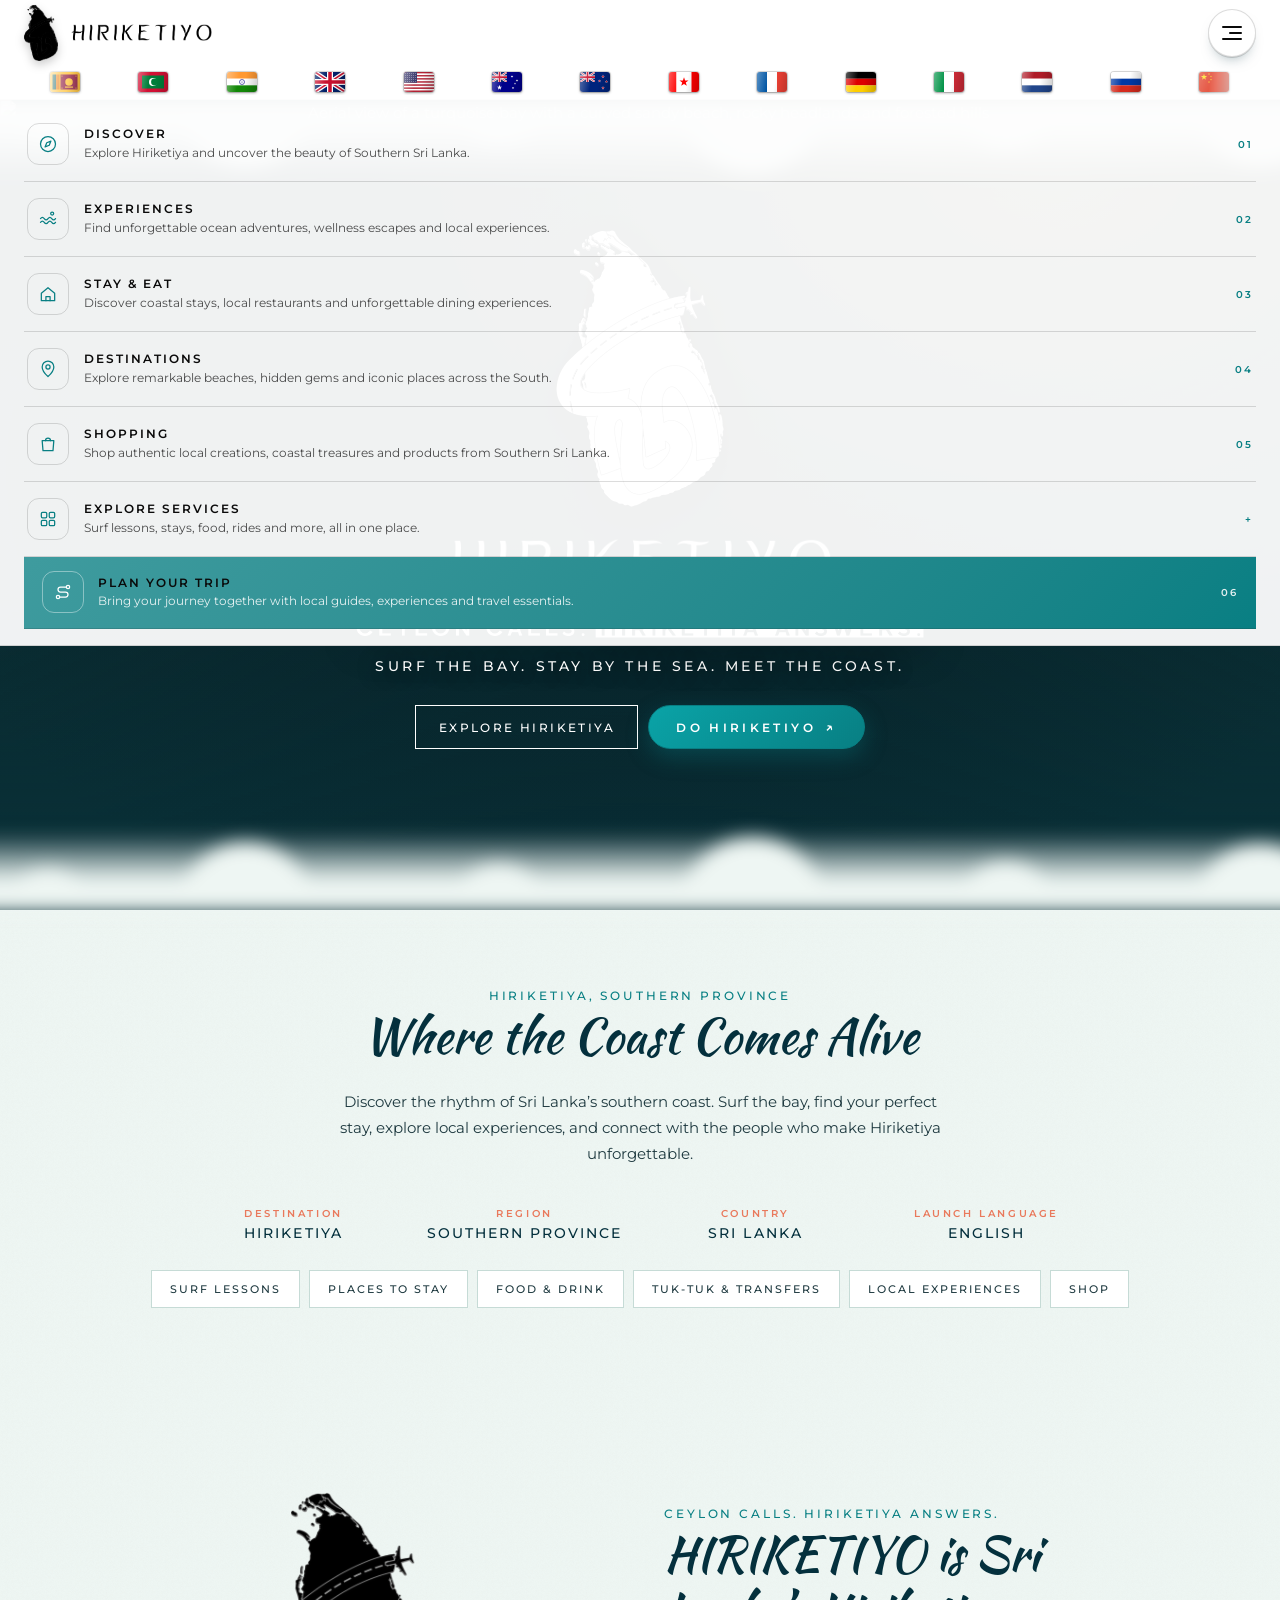
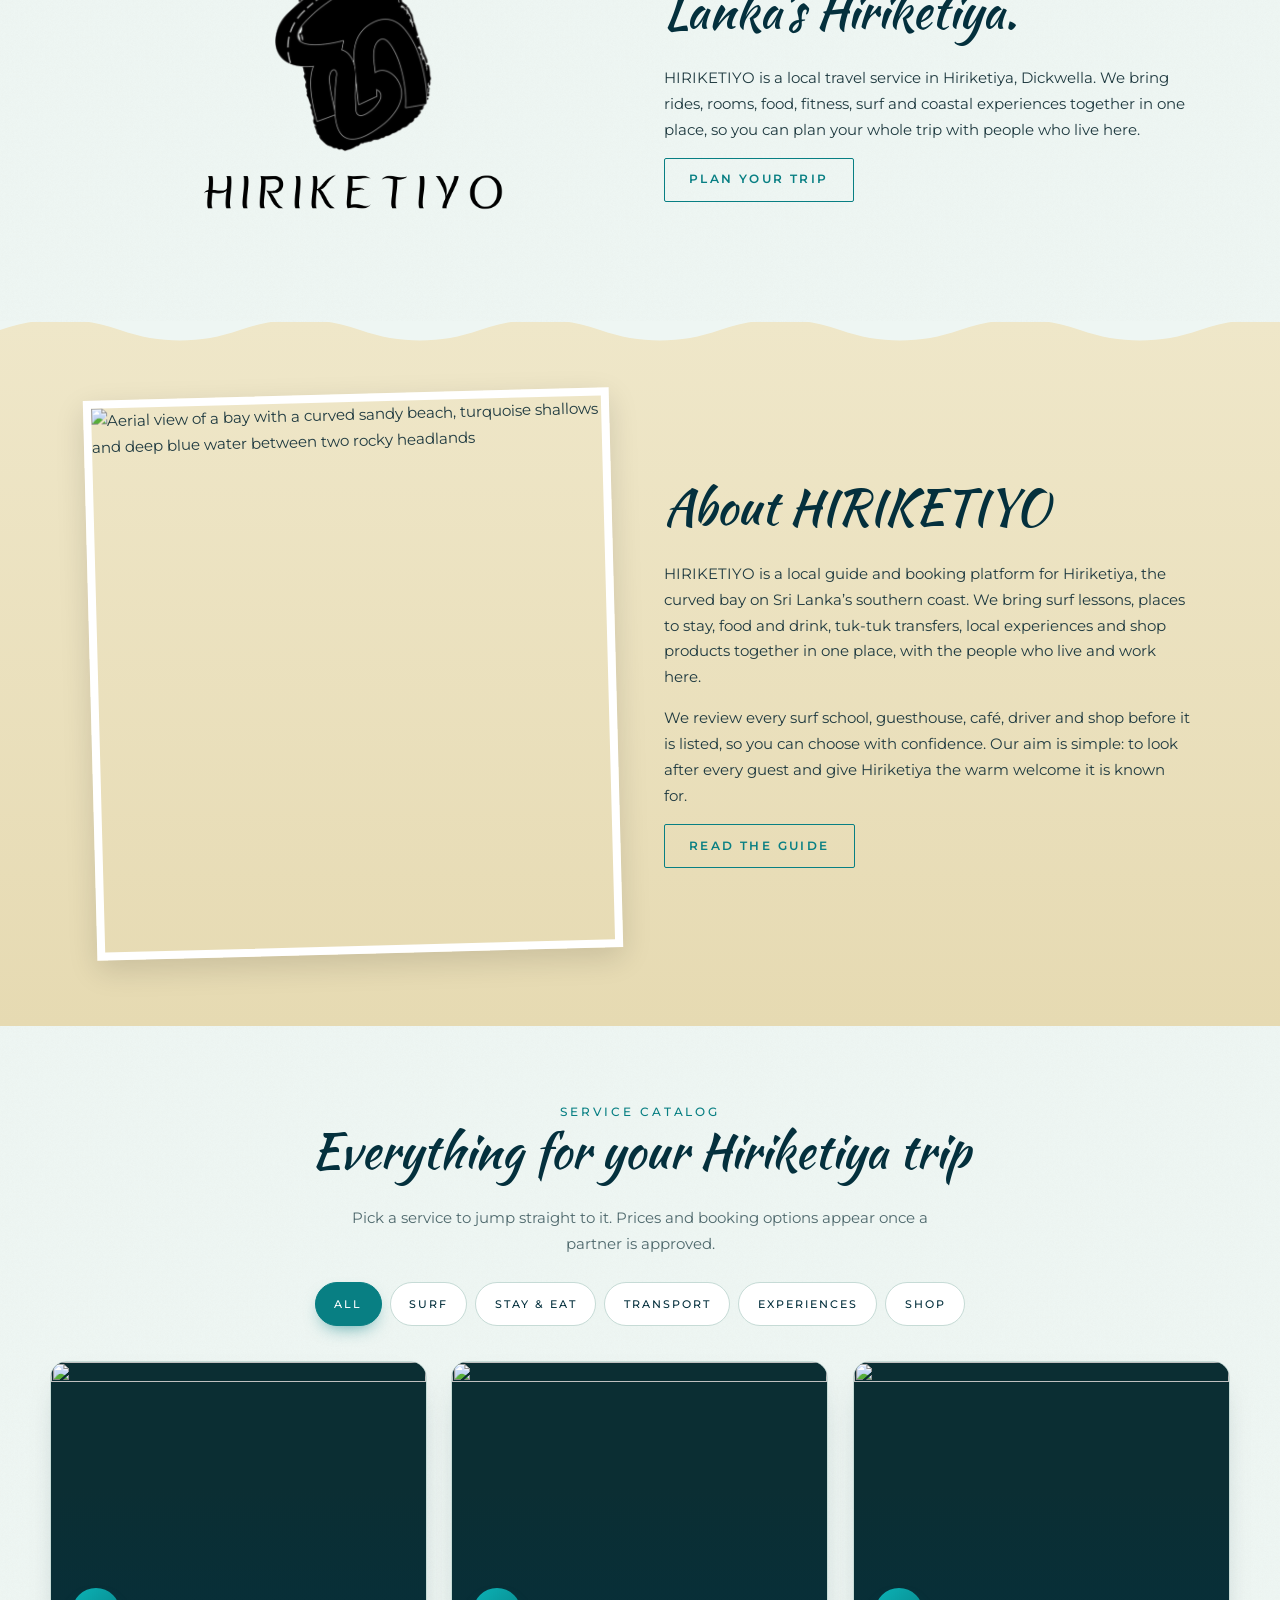
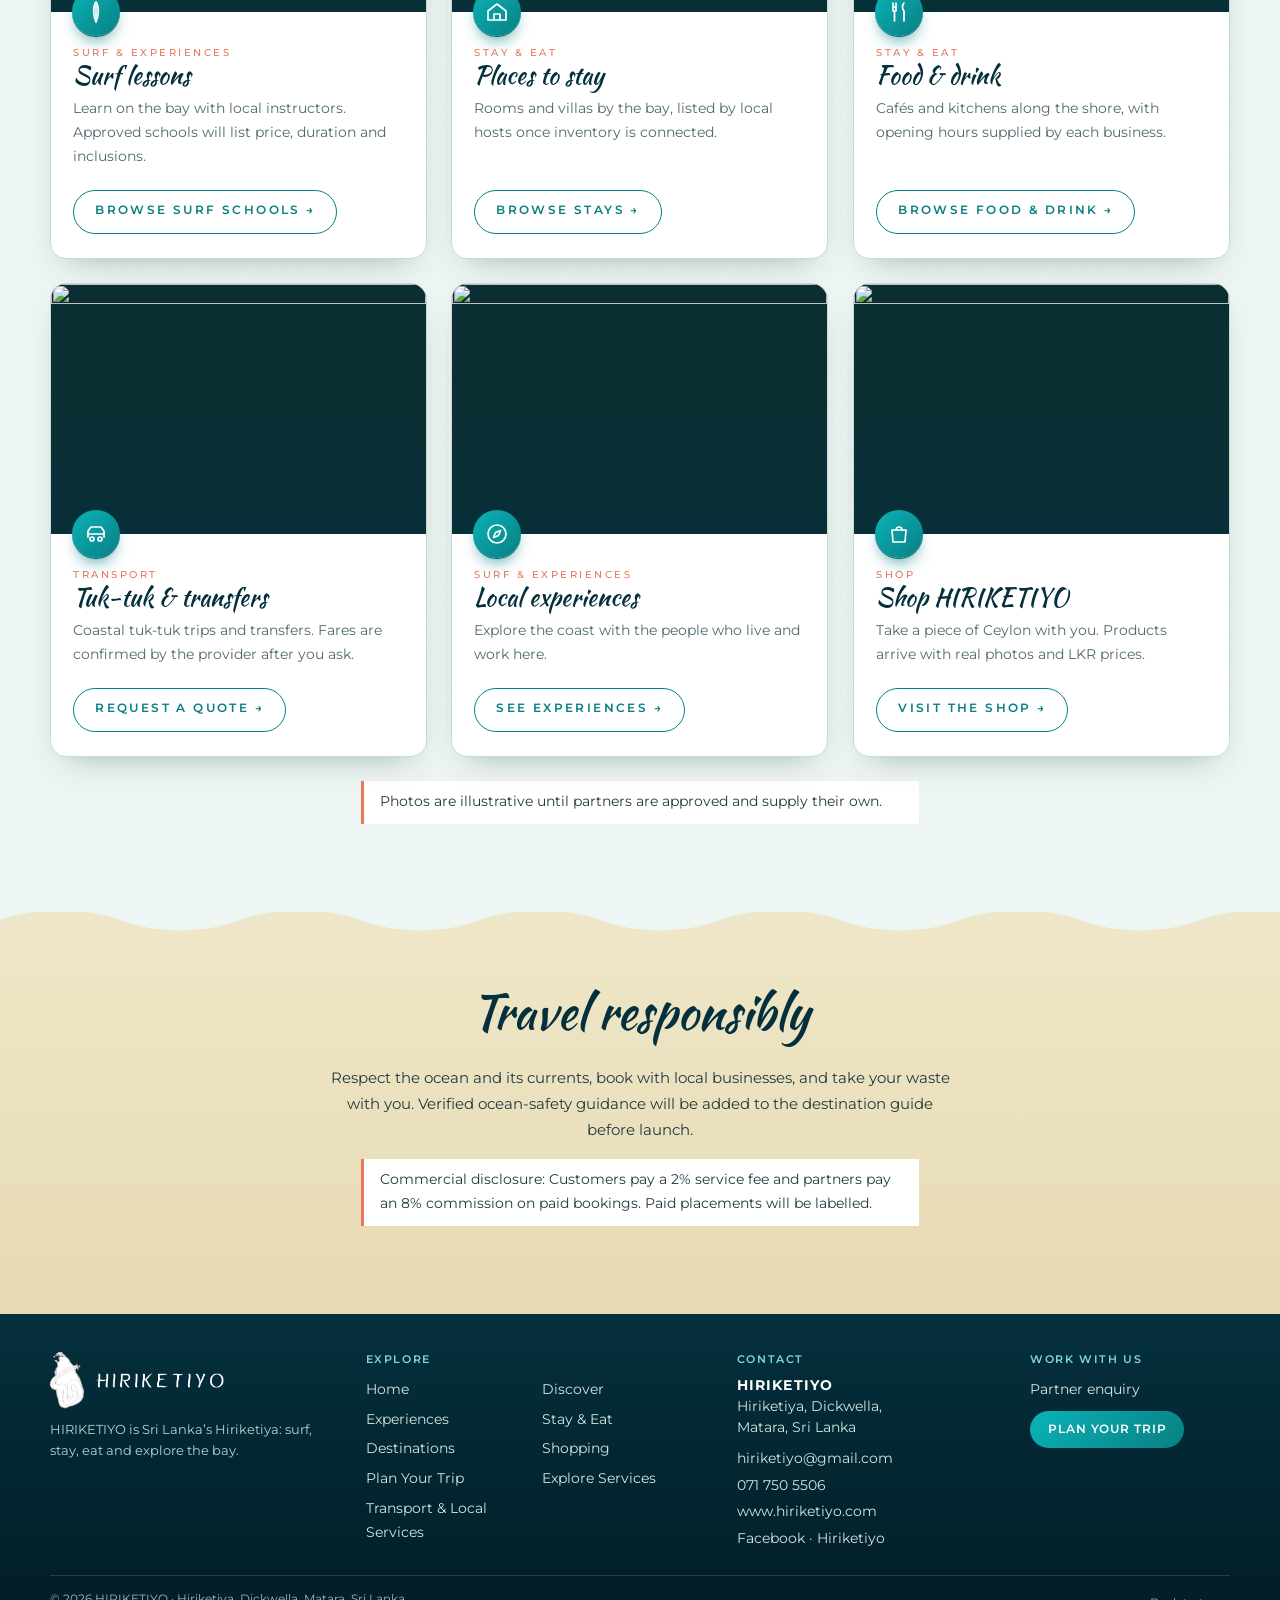
==== commit 8fb8270e: "Add files via upload" ====
--- a/index.html
+++ b/index.html
@@ -12,9 +12,9 @@
 <body>
 <header class="hd"><nav class="nl" aria-label="Primary"><span class="nw"><a href="#discover" aria-label="Discover" aria-describedby="nt-discover"><svg class="ni" viewBox="0 0 24 24" aria-hidden="true" focusable="false"><circle cx="12" cy="12" r="9"/><path d="M15.5 8.5l-2 5-5 2 2-5z"/></svg><span class="rl" aria-hidden="true"><i>Discover</i><i>Discover</i></span></a><span class="nt" id="nt-discover" role="tooltip"><b>01</b><span class="tx">Explore Hiriketiya and uncover the beauty of Southern Sri Lanka.</span></span></span><span class="nw"><a href="#surf" aria-label="Experiences" aria-describedby="nt-surf"><svg class="ni" viewBox="0 0 24 24" aria-hidden="true" focusable="false"><path d="M3 16q2.25-3 4.5 0t4.5 0 4.5 0 4.5 0"/><path d="M3 11.5q2.25-3 4.5 0t4.5 0 4.5 0 4.5 0"/><circle cx="17" cy="5.5" r="1.8"/></svg><span class="rl" aria-hidden="true"><i>Experiences</i><i>Experiences</i></span></a><span class="nt" id="nt-surf" role="tooltip"><b>02</b><span class="tx">Find unforgettable ocean adventures, wellness escapes and local experiences.</span></span></span><span class="nw"><a href="#stay" aria-label="Stay &amp; Eat" aria-describedby="nt-stay"><svg class="ni" viewBox="0 0 24 24" aria-hidden="true" focusable="false"><path d="M4 11l8-6.5 8 6.5v9H4z"/><path d="M9.5 20v-5h5v5"/></svg><span class="rl" aria-hidden="true"><i>Stay &amp; Eat</i><i>Stay &amp; Eat</i></span></a><span class="nt" id="nt-stay" role="tooltip"><b>03</b><span class="tx">Discover coastal stays, local restaurants and unforgettable dining experiences.</span></span></span></nav>
 <a class="logo hd-lk" href="#home" aria-label="HIRIKETIYO home"><span class="lk "><span class="l3d"><span class="l3d-in"><span class="l3d-sw"><img class="nlogo ex" src="assets/brand-emblem-white.png" alt="" aria-hidden="true" style="--k:4" decoding="async"><img class="nlogo ex" src="assets/brand-emblem-white.png" alt="" aria-hidden="true" style="--k:3" decoding="async"><img class="nlogo ex" src="assets/brand-emblem-white.png" alt="" aria-hidden="true" style="--k:2" decoding="async"><img class="nlogo ex" src="assets/brand-emblem-white.png" alt="" aria-hidden="true" style="--k:1" decoding="async"><img class="nlogo" src="assets/brand-emblem-white.png" width="667" height="1100" alt="HIRIKETIYO emblem" decoding="async"></span></span></span><img class="wmk" src="assets/brand-wordmark-white.png" width="1652" height="198" alt="HIRIKETIYO" decoding="async"></span></a>
-<nav class="nl r" aria-label="Secondary"><span class="nw"><a href="#destinations" aria-label="Destinations" aria-describedby="nt-destinations"><svg class="ni" viewBox="0 0 24 24" aria-hidden="true" focusable="false"><path d="M12 21s7-6.2 7-11.5A7 7 0 0 0 5 9.5C5 14.8 12 21 12 21z"/><circle cx="12" cy="9.5" r="2.5"/></svg><span class="rl" aria-hidden="true"><i>Destinations</i><i>Destinations</i></span></a><span class="nt" id="nt-destinations" role="tooltip"><b>04</b><span class="tx">Explore remarkable beaches, hidden gems and iconic places across the South.</span></span></span><span class="nw"><a href="#shop" aria-label="Shopping" aria-describedby="nt-shop"><svg class="ni" viewBox="0 0 24 24" aria-hidden="true" focusable="false"><path d="M5 8h14l-1 12H6z"/><path d="M9 8a3 3 0 016 0"/></svg><span class="rl" aria-hidden="true"><i>Shopping</i><i>Shopping</i></span></a><span class="nt" id="nt-shop" role="tooltip"><b>05</b><span class="tx">Shop authentic local creations, coastal treasures and products from Southern Sri Lanka.</span></span></span><span class="nw"><a href="#services" class="svcbtn" aria-label="DO HIRIKETIYO" aria-describedby="nt-services"><svg class="ni" viewBox="0 0 24 24" aria-hidden="true" focusable="false"><rect x="4" y="4" width="6.5" height="6.5" rx="1.5"/><rect x="13.5" y="4" width="6.5" height="6.5" rx="1.5"/><rect x="4" y="13.5" width="6.5" height="6.5" rx="1.5"/><rect x="13.5" y="13.5" width="6.5" height="6.5" rx="1.5"/></svg><span class="rl" aria-hidden="true"><i>DO HIRIKETIYO</i><i>DO HIRIKETIYO</i></span></a><span class="nt" id="nt-services" role="tooltip"><b>+</b><span class="tx">Surf lessons, stays, food, rides and more, all in one place.</span></span></span><span class="nw"><a href="#plan" class="cta" aria-label="Plan Your Trip" aria-describedby="nt-plan"><svg class="ni" viewBox="0 0 24 24" aria-hidden="true" focusable="false"><circle cx="6" cy="18" r="2"/><circle cx="18" cy="6" r="2"/><path d="M8 18h7a3 3 0 0 0 0-6H9a3 3 0 0 1 0-6h7"/></svg><span class="rl" aria-hidden="true"><i>Plan Your Trip</i><i>Plan Your Trip</i></span></a><span class="nt" id="nt-plan" role="tooltip"><b>06</b><span class="tx">Bring your journey together with local guides, experiences and travel essentials.</span></span></span></nav>
+<nav class="nl r" aria-label="Secondary"><span class="nw"><a href="#destinations" aria-label="Destinations" aria-describedby="nt-destinations"><svg class="ni" viewBox="0 0 24 24" aria-hidden="true" focusable="false"><path d="M12 21s7-6.2 7-11.5A7 7 0 0 0 5 9.5C5 14.8 12 21 12 21z"/><circle cx="12" cy="9.5" r="2.5"/></svg><span class="rl" aria-hidden="true"><i>Destinations</i><i>Destinations</i></span></a><span class="nt" id="nt-destinations" role="tooltip"><b>04</b><span class="tx">Explore remarkable beaches, hidden gems and iconic places across the South.</span></span></span><span class="nw"><a href="#shop" aria-label="Shopping" aria-describedby="nt-shop"><svg class="ni" viewBox="0 0 24 24" aria-hidden="true" focusable="false"><path d="M5 8h14l-1 12H6z"/><path d="M9 8a3 3 0 016 0"/></svg><span class="rl" aria-hidden="true"><i>Shopping</i><i>Shopping</i></span></a><span class="nt" id="nt-shop" role="tooltip"><b>05</b><span class="tx">Shop authentic local creations, coastal treasures and products from Southern Sri Lanka.</span></span></span><span class="nw"><a href="#do" class="svcbtn" aria-label="Explore Services" aria-describedby="nt-do"><svg class="ni" viewBox="0 0 24 24" aria-hidden="true" focusable="false"><rect x="4" y="4" width="6.5" height="6.5" rx="1.5"/><rect x="13.5" y="4" width="6.5" height="6.5" rx="1.5"/><rect x="4" y="13.5" width="6.5" height="6.5" rx="1.5"/><rect x="13.5" y="13.5" width="6.5" height="6.5" rx="1.5"/></svg><span class="rl" aria-hidden="true"><i>Explore Services</i><i>Explore Services</i></span></a><span class="nt" id="nt-do" role="tooltip"><b>+</b><span class="tx">Surf lessons, stays, food, rides and more, all in one place.</span></span></span><span class="nw"><a href="#plan" class="cta" aria-label="Plan Your Trip" aria-describedby="nt-plan"><svg class="ni" viewBox="0 0 24 24" aria-hidden="true" focusable="false"><circle cx="6" cy="18" r="2"/><circle cx="18" cy="6" r="2"/><path d="M8 18h7a3 3 0 0 0 0-6H9a3 3 0 0 1 0-6h7"/></svg><span class="rl" aria-hidden="true"><i>Plan Your Trip</i><i>Plan Your Trip</i></span></a><span class="nt" id="nt-plan" role="tooltip"><b>06</b><span class="tx">Bring your journey together with local guides, experiences and travel essentials.</span></span></span></nav>
 <button class="menu" aria-label="Menu" aria-expanded="false" onclick="tog()"><span class="bars" aria-hidden="true"><i></i><i></i><i></i></span></button>
-<nav class="mobnav" id="mob" aria-label="Mobile"><a href="#discover"><span class="mi"><svg class="" viewBox="0 0 24 24" aria-hidden="true" focusable="false"><circle cx="12" cy="12" r="9"/><path d="M15.5 8.5l-2 5-5 2 2-5z"/></svg></span><span class="mt"><b>Discover</b><small>Explore Hiriketiya and uncover the beauty of Southern Sri Lanka.</small></span><span class="mn">01</span></a><a href="#surf"><span class="mi"><svg class="" viewBox="0 0 24 24" aria-hidden="true" focusable="false"><path d="M3 16q2.25-3 4.5 0t4.5 0 4.5 0 4.5 0"/><path d="M3 11.5q2.25-3 4.5 0t4.5 0 4.5 0 4.5 0"/><circle cx="17" cy="5.5" r="1.8"/></svg></span><span class="mt"><b>Experiences</b><small>Find unforgettable ocean adventures, wellness escapes and local experiences.</small></span><span class="mn">02</span></a><a href="#stay"><span class="mi"><svg class="" viewBox="0 0 24 24" aria-hidden="true" focusable="false"><path d="M4 11l8-6.5 8 6.5v9H4z"/><path d="M9.5 20v-5h5v5"/></svg></span><span class="mt"><b>Stay &amp; Eat</b><small>Discover coastal stays, local restaurants and unforgettable dining experiences.</small></span><span class="mn">03</span></a><a href="#destinations"><span class="mi"><svg class="" viewBox="0 0 24 24" aria-hidden="true" focusable="false"><path d="M12 21s7-6.2 7-11.5A7 7 0 0 0 5 9.5C5 14.8 12 21 12 21z"/><circle cx="12" cy="9.5" r="2.5"/></svg></span><span class="mt"><b>Destinations</b><small>Explore remarkable beaches, hidden gems and iconic places across the South.</small></span><span class="mn">04</span></a><a href="#shop"><span class="mi"><svg class="" viewBox="0 0 24 24" aria-hidden="true" focusable="false"><path d="M5 8h14l-1 12H6z"/><path d="M9 8a3 3 0 016 0"/></svg></span><span class="mt"><b>Shopping</b><small>Shop authentic local creations, coastal treasures and products from Southern Sri Lanka.</small></span><span class="mn">05</span></a><a href="#services"><span class="mi"><svg class="" viewBox="0 0 24 24" aria-hidden="true" focusable="false"><rect x="4" y="4" width="6.5" height="6.5" rx="1.5"/><rect x="13.5" y="4" width="6.5" height="6.5" rx="1.5"/><rect x="4" y="13.5" width="6.5" height="6.5" rx="1.5"/><rect x="13.5" y="13.5" width="6.5" height="6.5" rx="1.5"/></svg></span><span class="mt"><b>DO HIRIKETIYO</b><small>Surf lessons, stays, food, rides and more, all in one place.</small></span><span class="mn">+</span></a><a href="#plan" class="cta"><span class="mi"><svg class="" viewBox="0 0 24 24" aria-hidden="true" focusable="false"><circle cx="6" cy="18" r="2"/><circle cx="18" cy="6" r="2"/><path d="M8 18h7a3 3 0 0 0 0-6H9a3 3 0 0 1 0-6h7"/></svg></span><span class="mt"><b>Plan Your Trip</b><small>Bring your journey together with local guides, experiences and travel essentials.</small></span><span class="mn">06</span></a></nav></header>
+<nav class="mobnav" id="mob" aria-label="Mobile"><a href="#discover"><span class="mi"><svg class="" viewBox="0 0 24 24" aria-hidden="true" focusable="false"><circle cx="12" cy="12" r="9"/><path d="M15.5 8.5l-2 5-5 2 2-5z"/></svg></span><span class="mt"><b>Discover</b><small>Explore Hiriketiya and uncover the beauty of Southern Sri Lanka.</small></span><span class="mn">01</span></a><a href="#surf"><span class="mi"><svg class="" viewBox="0 0 24 24" aria-hidden="true" focusable="false"><path d="M3 16q2.25-3 4.5 0t4.5 0 4.5 0 4.5 0"/><path d="M3 11.5q2.25-3 4.5 0t4.5 0 4.5 0 4.5 0"/><circle cx="17" cy="5.5" r="1.8"/></svg></span><span class="mt"><b>Experiences</b><small>Find unforgettable ocean adventures, wellness escapes and local experiences.</small></span><span class="mn">02</span></a><a href="#stay"><span class="mi"><svg class="" viewBox="0 0 24 24" aria-hidden="true" focusable="false"><path d="M4 11l8-6.5 8 6.5v9H4z"/><path d="M9.5 20v-5h5v5"/></svg></span><span class="mt"><b>Stay &amp; Eat</b><small>Discover coastal stays, local restaurants and unforgettable dining experiences.</small></span><span class="mn">03</span></a><a href="#destinations"><span class="mi"><svg class="" viewBox="0 0 24 24" aria-hidden="true" focusable="false"><path d="M12 21s7-6.2 7-11.5A7 7 0 0 0 5 9.5C5 14.8 12 21 12 21z"/><circle cx="12" cy="9.5" r="2.5"/></svg></span><span class="mt"><b>Destinations</b><small>Explore remarkable beaches, hidden gems and iconic places across the South.</small></span><span class="mn">04</span></a><a href="#shop"><span class="mi"><svg class="" viewBox="0 0 24 24" aria-hidden="true" focusable="false"><path d="M5 8h14l-1 12H6z"/><path d="M9 8a3 3 0 016 0"/></svg></span><span class="mt"><b>Shopping</b><small>Shop authentic local creations, coastal treasures and products from Southern Sri Lanka.</small></span><span class="mn">05</span></a><a href="#do"><span class="mi"><svg class="" viewBox="0 0 24 24" aria-hidden="true" focusable="false"><rect x="4" y="4" width="6.5" height="6.5" rx="1.5"/><rect x="13.5" y="4" width="6.5" height="6.5" rx="1.5"/><rect x="4" y="13.5" width="6.5" height="6.5" rx="1.5"/><rect x="13.5" y="13.5" width="6.5" height="6.5" rx="1.5"/></svg></span><span class="mt"><b>Explore Services</b><small>Surf lessons, stays, food, rides and more, all in one place.</small></span><span class="mn">+</span></a><a href="#plan" class="cta"><span class="mi"><svg class="" viewBox="0 0 24 24" aria-hidden="true" focusable="false"><circle cx="6" cy="18" r="2"/><circle cx="18" cy="6" r="2"/><path d="M8 18h7a3 3 0 0 0 0-6H9a3 3 0 0 1 0-6h7"/></svg></span><span class="mt"><b>Plan Your Trip</b><small>Bring your journey together with local guides, experiences and travel essentials.</small></span><span class="mn">06</span></a></nav></header>
 <main>
 <div class="page" id="home">
 <div class="hero"><picture class="hero-bg"><source type="image/webp" srcset="assets/hero-1200.webp 1200w, assets/hero-1920.webp 1920w, assets/hero-2560.webp 2560w" sizes="100vw"><img data-slot="hero" src="assets/hero-1920.jpg" srcset="assets/hero-1200.jpg 1200w, assets/hero-1920.jpg 1920w, assets/hero-2560.jpg 2560w" sizes="100vw" width="2560" height="1710" alt="Aerial view of a turquoise bay with a curved sandy beach, rocky headlands and forested hills" fetchpriority="high" decoding="async"></picture><span class="hero-shade" aria-hidden="true"></span><svg class="live" viewBox="0 0 1200 700" preserveAspectRatio="xMidYMid slice" aria-hidden="true"><path class="w w1" d="M-80 470q120-30 240 0t240 0 240 0 240 0 240 0 240 0"/><path class="w w2" d="M-80 530q120-30 240 0t240 0 240 0 240 0 240 0 240 0"/><path class="w w3" d="M-80 590q120-30 240 0t240 0 240 0 240 0 240 0 240 0"/><path class="w w4" d="M-80 650q120-30 240 0t240 0 240 0 240 0 240 0 240 0"/><g id="birds"></g><g class="kite"><path class="str" d="M0 44Q-30 300 -120 560"/><polygon points="0,-34 20,0 0,44" fill="#B59A62"/><polygon points="0,-34 -20,0 0,44" fill="#087F83"/><path class="tail" d="M0 44q-9 16 0 32t0 32 0 32"/></g></svg><div><span class="lk hero-lk"><span class="l3d"><span class="l3d-in"><span class="l3d-sw"><img class="nlogo ex" src="assets/brand-emblem-white.png" alt="" aria-hidden="true" style="--k:8" decoding="async"><img class="nlogo ex" src="assets/brand-emblem-white.png" alt="" aria-hidden="true" style="--k:7" decoding="async"><img class="nlogo ex" src="assets/brand-emblem-white.png" alt="" aria-hidden="true" style="--k:6" decoding="async"><img class="nlogo ex" src="assets/brand-emblem-white.png" alt="" aria-hidden="true" style="--k:5" decoding="async"><img class="nlogo ex" src="assets/brand-emblem-white.png" alt="" aria-hidden="true" style="--k:4" decoding="async"><img class="nlogo ex" src="assets/brand-emblem-white.png" alt="" aria-hidden="true" style="--k:3" decoding="async"><img class="nlogo ex" src="assets/brand-emblem-white.png" alt="" aria-hidden="true" style="--k:2" decoding="async"><img class="nlogo ex" src="assets/brand-emblem-white.png" alt="" aria-hidden="true" style="--k:1" decoding="async"><img class="nlogo" src="assets/brand-emblem-white.png" width="667" height="1100" alt="HIRIKETIYO emblem" decoding="async" fetchpriority="high"></span></span></span><img class="wmk" src="assets/brand-wordmark-white.png" width="1652" height="198" alt="HIRIKETIYO" decoding="async"><img class="slg" src="assets/brand-slogan-white.png" width="1826" height="74" alt="Ceylon calls. Hiriketiya answers." decoding="async"></span><h1 class="sr">Ceylon calls. Hiriketiya answers.</h1><span class="cap">Surf the bay. Stay by the sea. Meet the coast.</span>
@@ -28,7 +28,7 @@
 <section class="c catalog" id="catalog"><div class="in"><span class="cap" style="color:var(--teal)">Service catalog</span><h2>Everything for your Hiriketiya trip</h2><p class="mut">Pick a service to jump straight to it. Prices and booking options appear once a partner is approved.</p><div class="cat-filter" role="group" aria-label="Filter services"><button type="button" data-k="all" aria-pressed="true">All</button><button type="button" data-k="surf" aria-pressed="false">Surf</button><button type="button" data-k="stay" aria-pressed="false">Stay &amp; Eat</button><button type="button" data-k="ride" aria-pressed="false">Transport</button><button type="button" data-k="exp" aria-pressed="false">Experiences</button><button type="button" data-k="shop" aria-pressed="false">Shop</button></div><div class="svc-grid"><article class="svc" data-c="surf"><div class="im"><img data-slot="svc-surf" src="assets/svc-surf.webp" width="720" height="480" loading="lazy" decoding="async" alt=""></div><div class="body"><span class="ic" aria-hidden="true"><svg viewBox="0 0 24 24" fill="none" stroke="currentColor" stroke-width="1.7" stroke-linecap="round" stroke-linejoin="round"><path d="M12 2c3 4 3 14 0 20-3-6-3-16 0-20z"/><path d="M12 5v14"/></svg></span><span class="cap tg">Surf & Experiences</span><h3>Surf lessons</h3><p class="mut">Learn on the bay with local instructors. Approved schools will list price, duration and inclusions.</p><a class="btn" href="#surf">Browse surf schools <span aria-hidden="true">→</span></a></div></article><article class="svc" data-c="stay"><div class="im"><img data-slot="svc-stay" src="assets/svc-stay.webp" width="720" height="480" loading="lazy" decoding="async" alt=""></div><div class="body"><span class="ic" aria-hidden="true"><svg viewBox="0 0 24 24" fill="none" stroke="currentColor" stroke-width="1.7" stroke-linecap="round" stroke-linejoin="round"><path d="M3 11l9-7 9 7v9H3z"/><path d="M9 20v-6h6v6"/></svg></span><span class="cap tg">Stay & Eat</span><h3>Places to stay</h3><p class="mut">Rooms and villas by the bay, listed by local hosts once inventory is connected.</p><a class="btn" href="#stay">Browse stays <span aria-hidden="true">→</span></a></div></article><article class="svc" data-c="stay"><div class="im"><img data-slot="svc-food" src="assets/svc-food.webp" width="720" height="480" loading="lazy" decoding="async" alt=""></div><div class="body"><span class="ic" aria-hidden="true"><svg viewBox="0 0 24 24" fill="none" stroke="currentColor" stroke-width="1.7" stroke-linecap="round" stroke-linejoin="round"><path d="M6 3v8M9 3v8M6 7h3M7.5 11v10M17 3c-2 2-2 6 0 8v10"/></svg></span><span class="cap tg">Stay & Eat</span><h3>Food & drink</h3><p class="mut">Cafés and kitchens along the shore, with opening hours supplied by each business.</p><a class="btn" href="#stay">Browse food & drink <span aria-hidden="true">→</span></a></div></article><article class="svc" data-c="ride"><div class="im"><img data-slot="svc-ride" src="assets/svc-ride.webp" width="720" height="480" loading="lazy" decoding="async" alt=""></div><div class="body"><span class="ic" aria-hidden="true"><svg viewBox="0 0 24 24" fill="none" stroke="currentColor" stroke-width="1.7" stroke-linecap="round" stroke-linejoin="round"><path d="M4 15V9l3-4h10l3 4v6"/><circle cx="8" cy="17" r="2"/><circle cx="16" cy="17" r="2"/><path d="M4 12h16"/></svg></span><span class="cap tg">Transport</span><h3>Tuk-tuk & transfers</h3><p class="mut">Coastal tuk-tuk trips and transfers. Fares are confirmed by the provider after you ask.</p><a class="btn" href="#transport">Request a quote <span aria-hidden="true">→</span></a></div></article><article class="svc" data-c="exp"><div class="im"><img data-slot="svc-exp" src="assets/svc-exp.webp" width="720" height="480" loading="lazy" decoding="async" alt=""></div><div class="body"><span class="ic" aria-hidden="true"><svg viewBox="0 0 24 24" fill="none" stroke="currentColor" stroke-width="1.7" stroke-linecap="round" stroke-linejoin="round"><circle cx="12" cy="12" r="9"/><path d="M15.5 8.5l-2 5-5 2 2-5z"/></svg></span><span class="cap tg">Surf & Experiences</span><h3>Local experiences</h3><p class="mut">Explore the coast with the people who live and work here.</p><a class="btn" href="#surf">See experiences <span aria-hidden="true">→</span></a></div></article><article class="svc" data-c="shop"><div class="im"><img data-slot="svc-shop" src="assets/svc-shop.webp" width="720" height="480" loading="lazy" decoding="async" alt=""></div><div class="body"><span class="ic" aria-hidden="true"><svg viewBox="0 0 24 24" fill="none" stroke="currentColor" stroke-width="1.7" stroke-linecap="round" stroke-linejoin="round"><path d="M5 8h14l-1 12H6z"/><path d="M9 8a3 3 0 016 0"/></svg></span><span class="cap tg">Shop</span><h3>Shop HIRIKETIYO</h3><p class="mut">Take a piece of Ceylon with you. Products arrive with real photos and LKR prices.</p><a class="btn" href="#shop">Visit the shop <span aria-hidden="true">→</span></a></div></article></div><p class="note" style="margin-inline:auto;text-align:left">Photos are illustrative until partners are approved and supply their own.</p></div></section>
 <section class="sand c"><div class="in"><h2>Travel responsibly</h2><p>Respect the ocean and its currents, book with local businesses, and take your waste with you. Verified ocean-safety guidance will be added to the destination guide before launch.</p><p class="note" style="margin-inline:auto;text-align:left">Commercial disclosure: Customers pay a 2% service fee and partners pay an 8% commission on paid bookings. Paid placements will be labelled.</p></div></section>
 </div>
-<div class="page" id="do"><section class="dhero dohero"><img data-slot="do-hero" width="1920" height="1080" decoding="async" alt="Surfers and boats on the bay at Hiriketiya"><span class="cap" style="color:#fff">Experience marketplace</span><h1>DO HIRIKETIYO</h1><p class="do-tag">Discover More. Experience Everything.</p><p class="do-desc">From ocean adventures to authentic local experiences, discover the best things to do in Hiriketiya. Connect with local experts, explore new experiences and make every moment unforgettable.</p><div class="do-cta"><a class="box s" href="#do-cats" data-go="do-cats">EXPLORE EXPERIENCES</a><a class="box" href="#partner">BECOME A LOCAL PARTNER</a></div></section><section class="c docats" id="do-cats"><div class="in"><span class="cap" style="color:var(--teal)">Eight ways to do Hiriketiya</span><h2>Choose your experience</h2><p class="mut">Experiences, activities and rentals from local providers. Only services with approved providers are listed. Food and stays are in Stay &amp; Eat, transport is in Transport, products are in Shop.</p><div class="dgrid"><button type="button" class="dcat rv" data-cat="surf" aria-pressed="false"><span class="im"><img data-slot="do-surf" width="640" height="480" loading="lazy" decoding="async" alt="Surf &amp; Ocean"><span class="dcph" aria-hidden="true"><svg viewBox="0 0 24 24" fill="none" stroke="currentColor" stroke-width="1.6" stroke-linecap="round" stroke-linejoin="round"><path d="M2 15c3-4 5-4 8 0s5 4 8 0 3-2 4-2M2 20c3-4 5-4 8 0s5 4 8 0 3-2 4-2"/></svg></span><span class="dn">01</span></span><span class="bd"><h3>Surf &amp; Ocean</h3><p>Lessons, coaching, rentals and time on the water.</p><span class="dcnt" data-c="surf"></span></span></button><button type="button" class="dcat rv" data-cat="wellness" aria-pressed="false"><span class="im"><img data-slot="do-wellness" width="640" height="480" loading="lazy" decoding="async" alt="Wellness &amp; Fitness"><span class="dcph" aria-hidden="true"><svg viewBox="0 0 24 24" fill="none" stroke="currentColor" stroke-width="1.6" stroke-linecap="round" stroke-linejoin="round"><path d="M12 20c-4 0-7-3-7-7 4 0 7 3 7 7zM12 20c4 0 7-3 7-7-4 0-7 3-7 7zM12 4c2 3 2 7 0 11-2-4-2-8 0-11z"/></svg></span><span class="dn">02</span></span><span class="bd"><h3>Wellness &amp; Fitness</h3><p>Yoga, training, meditation and breathwork.</p><span class="dcnt" data-c="wellness"></span></span></button><button type="button" class="dcat rv" data-cat="food" aria-pressed="false"><span class="im"><img data-slot="do-food" width="640" height="480" loading="lazy" decoding="async" alt="Food &amp; Culinary"><span class="dcph" aria-hidden="true"><svg viewBox="0 0 24 24" fill="none" stroke="currentColor" stroke-width="1.6" stroke-linecap="round" stroke-linejoin="round"><path d="M4 12h16a8 8 0 01-16 0zM8 5c0 2 2 2 2 5M13 4c0 2 2 2 2 6"/></svg></span><span class="dn">03</span></span><span class="bd"><h3>Food &amp; Culinary</h3><p>Cooking classes, seafood and local food tours.</p><span class="dcnt" data-c="food"></span></span></button><button type="button" class="dcat rv" data-cat="tours" aria-pressed="false"><span class="im"><img data-slot="do-tours" width="640" height="480" loading="lazy" decoding="async" alt="Tours &amp; Adventures"><span class="dcph" aria-hidden="true"><svg viewBox="0 0 24 24" fill="none" stroke="currentColor" stroke-width="1.6" stroke-linecap="round" stroke-linejoin="round"><path d="M12 21s7-6.2 7-11.5A7 7 0 0 0 5 9.5C5 14.8 12 21 12 21zM12 12a2.5 2.5 0 100-5 2.5 2.5 0 000 5z"/></svg></span><span class="dn">04</span></span><span class="bd"><h3>Tours &amp; Adventures</h3><p>Coastal tours, villages, culture and wildlife.</p><span class="dcnt" data-c="tours"></span></span></button><button type="button" class="dcat rv" data-cat="spa" aria-pressed="false"><span class="im"><img data-slot="do-spa" width="640" height="480" loading="lazy" decoding="async" alt="Spa &amp; Relaxation"><span class="dcph" aria-hidden="true"><svg viewBox="0 0 24 24" fill="none" stroke="currentColor" stroke-width="1.6" stroke-linecap="round" stroke-linejoin="round"><path d="M12 3c3 4 6 7 6 10a6 6 0 01-12 0c0-3 3-6 6-10z"/></svg></span><span class="dn">05</span></span><span class="bd"><h3>Spa &amp; Relaxation</h3><p>Ayurveda, massage and wellness packages.</p><span class="dcnt" data-c="spa"></span></span></button><button type="button" class="dcat rv" data-cat="rentals" aria-pressed="false"><span class="im"><img data-slot="do-rentals" width="640" height="480" loading="lazy" decoding="async" alt="Rentals &amp; Equipment"><span class="dcph" aria-hidden="true"><svg viewBox="0 0 24 24" fill="none" stroke="currentColor" stroke-width="1.6" stroke-linecap="round" stroke-linejoin="round"><path d="M6 20a3.5 3.5 0 100-7 3.5 3.5 0 000 7zM18 20a3.5 3.5 0 100-7 3.5 3.5 0 000 7zM6 16.5l4-8h5l3 8M10 8.5H8"/></svg></span><span class="dn">06</span></span><span class="bd"><h3>Rentals &amp; Equipment</h3><p>Bikes, scooters, cars and gear.</p><span class="dcnt" data-c="rentals"></span></span></button><button type="button" class="dcat rv" data-cat="creative" aria-pressed="false"><span class="im"><img data-slot="do-creative" width="640" height="480" loading="lazy" decoding="async" alt="Creative &amp; Lifestyle"><span class="dcph" aria-hidden="true"><svg viewBox="0 0 24 24" fill="none" stroke="currentColor" stroke-width="1.6" stroke-linecap="round" stroke-linejoin="round"><path d="M4 8h3l2-3h6l2 3h3v11H4zM12 17a3.5 3.5 0 100-7 3.5 3.5 0 000 7z"/></svg></span><span class="dn">07</span></span><span class="bd"><h3>Creative &amp; Lifestyle</h3><p>Photography, sunsets, art and craft.</p><span class="dcnt" data-c="creative"></span></span></button><button type="button" class="dcat rv" data-cat="events" aria-pressed="false"><span class="im"><img data-slot="do-events" width="640" height="480" loading="lazy" decoding="async" alt="Events &amp; Special Experiences"><span class="dcph" aria-hidden="true"><svg viewBox="0 0 24 24" fill="none" stroke="currentColor" stroke-width="1.6" stroke-linecap="round" stroke-linejoin="round"><path d="M9 18V6l10-2v12M9 18a3 3 0 11-6 0 3 3 0 016 0zM19 16a3 3 0 11-6 0 3 3 0 016 0z"/></svg></span><span class="dn">08</span></span><span class="bd"><h3>Events &amp; Special Experiences</h3><p>Beach events, live music and celebrations.</p><span class="dcnt" data-c="events"></span></span></button></div><div class="do-bar" id="do-list"><h3 id="do-count">All experiences</h3><button type="button" class="btn do-all" aria-pressed="true">Show all</button></div><div class="do-svc" id="do-svc" hidden></div><div class="dx-grid" id="do-grid" aria-live="polite"></div><div class="do-empty" id="do-empty"><p>Experiences from approved local partners will appear here as they join.</p><a class="btn fill" href="#partner">BECOME A DO HIRIKETIYO PARTNER</a></div><div class="do-end"><h3>Run an experience on the south coast?</h3><p class="mut">Join DO HIRIKETIYO and reach travellers who are already here.</p><a class="btn fill" href="#partner">BECOME A DO HIRIKETIYO PARTNER</a></div></div></section></div>
+<div class="page" id="do"><section class="dhero dohero"><img data-slot="do-hero" width="1920" height="1080" decoding="async" alt="Surfers and boats on the bay at Hiriketiya"><span class="cap" style="color:#fff">Experience marketplace</span><h1>Explore Services</h1><p class="do-tag">Discover More. Experience Everything.</p><p class="do-desc">From ocean adventures to authentic local experiences, discover the best things to do in Hiriketiya. Connect with local experts, explore new experiences and make every moment unforgettable.</p><div class="do-cta"><a class="box s" href="#do-cats" data-go="do-cats">EXPLORE EXPERIENCES</a><a class="box" href="#partner">BECOME A LOCAL PARTNER</a></div></section><section class="c docats" id="do-cats"><div class="in"><span class="cap" style="color:var(--teal)">Eight ways to do Hiriketiya</span><h2>Choose your experience</h2><p class="mut">Experiences, activities and rentals from local providers. Only services with approved providers are listed. Food and stays are in Stay &amp; Eat, transport is in Transport, products are in Shop.</p><div class="dgrid"><button type="button" class="dcat rv" data-cat="surf" aria-pressed="false"><span class="im"><img data-slot="do-surf" width="640" height="480" loading="lazy" decoding="async" alt="Surf &amp; Ocean"><span class="dcph" aria-hidden="true"><svg viewBox="0 0 24 24" fill="none" stroke="currentColor" stroke-width="1.6" stroke-linecap="round" stroke-linejoin="round"><path d="M2 15c3-4 5-4 8 0s5 4 8 0 3-2 4-2M2 20c3-4 5-4 8 0s5 4 8 0 3-2 4-2"/></svg></span><span class="dn">01</span></span><span class="bd"><h3>Surf &amp; Ocean</h3><p>Lessons, coaching, rentals and time on the water.</p><span class="dcnt" data-c="surf"></span></span></button><button type="button" class="dcat rv" data-cat="wellness" aria-pressed="false"><span class="im"><img data-slot="do-wellness" width="640" height="480" loading="lazy" decoding="async" alt="Wellness &amp; Fitness"><span class="dcph" aria-hidden="true"><svg viewBox="0 0 24 24" fill="none" stroke="currentColor" stroke-width="1.6" stroke-linecap="round" stroke-linejoin="round"><path d="M12 20c-4 0-7-3-7-7 4 0 7 3 7 7zM12 20c4 0 7-3 7-7-4 0-7 3-7 7zM12 4c2 3 2 7 0 11-2-4-2-8 0-11z"/></svg></span><span class="dn">02</span></span><span class="bd"><h3>Wellness &amp; Fitness</h3><p>Yoga, training, meditation and breathwork.</p><span class="dcnt" data-c="wellness"></span></span></button><button type="button" class="dcat rv" data-cat="food" aria-pressed="false"><span class="im"><img data-slot="do-food" width="640" height="480" loading="lazy" decoding="async" alt="Food &amp; Culinary"><span class="dcph" aria-hidden="true"><svg viewBox="0 0 24 24" fill="none" stroke="currentColor" stroke-width="1.6" stroke-linecap="round" stroke-linejoin="round"><path d="M4 12h16a8 8 0 01-16 0zM8 5c0 2 2 2 2 5M13 4c0 2 2 2 2 6"/></svg></span><span class="dn">03</span></span><span class="bd"><h3>Food &amp; Culinary</h3><p>Cooking classes, seafood and local food tours.</p><span class="dcnt" data-c="food"></span></span></button><button type="button" class="dcat rv" data-cat="tours" aria-pressed="false"><span class="im"><img data-slot="do-tours" width="640" height="480" loading="lazy" decoding="async" alt="Tours &amp; Adventures"><span class="dcph" aria-hidden="true"><svg viewBox="0 0 24 24" fill="none" stroke="currentColor" stroke-width="1.6" stroke-linecap="round" stroke-linejoin="round"><path d="M12 21s7-6.2 7-11.5A7 7 0 0 0 5 9.5C5 14.8 12 21 12 21zM12 12a2.5 2.5 0 100-5 2.5 2.5 0 000 5z"/></svg></span><span class="dn">04</span></span><span class="bd"><h3>Tours &amp; Adventures</h3><p>Coastal tours, villages, culture and wildlife.</p><span class="dcnt" data-c="tours"></span></span></button><button type="button" class="dcat rv" data-cat="spa" aria-pressed="false"><span class="im"><img data-slot="do-spa" width="640" height="480" loading="lazy" decoding="async" alt="Spa &amp; Relaxation"><span class="dcph" aria-hidden="true"><svg viewBox="0 0 24 24" fill="none" stroke="currentColor" stroke-width="1.6" stroke-linecap="round" stroke-linejoin="round"><path d="M12 3c3 4 6 7 6 10a6 6 0 01-12 0c0-3 3-6 6-10z"/></svg></span><span class="dn">05</span></span><span class="bd"><h3>Spa &amp; Relaxation</h3><p>Ayurveda, massage and wellness packages.</p><span class="dcnt" data-c="spa"></span></span></button><button type="button" class="dcat rv" data-cat="rentals" aria-pressed="false"><span class="im"><img data-slot="do-rentals" width="640" height="480" loading="lazy" decoding="async" alt="Rentals &amp; Equipment"><span class="dcph" aria-hidden="true"><svg viewBox="0 0 24 24" fill="none" stroke="currentColor" stroke-width="1.6" stroke-linecap="round" stroke-linejoin="round"><path d="M6 20a3.5 3.5 0 100-7 3.5 3.5 0 000 7zM18 20a3.5 3.5 0 100-7 3.5 3.5 0 000 7zM6 16.5l4-8h5l3 8M10 8.5H8"/></svg></span><span class="dn">06</span></span><span class="bd"><h3>Rentals &amp; Equipment</h3><p>Bikes, scooters, cars and gear.</p><span class="dcnt" data-c="rentals"></span></span></button><button type="button" class="dcat rv" data-cat="creative" aria-pressed="false"><span class="im"><img data-slot="do-creative" width="640" height="480" loading="lazy" decoding="async" alt="Creative &amp; Lifestyle"><span class="dcph" aria-hidden="true"><svg viewBox="0 0 24 24" fill="none" stroke="currentColor" stroke-width="1.6" stroke-linecap="round" stroke-linejoin="round"><path d="M4 8h3l2-3h6l2 3h3v11H4zM12 17a3.5 3.5 0 100-7 3.5 3.5 0 000 7z"/></svg></span><span class="dn">07</span></span><span class="bd"><h3>Creative &amp; Lifestyle</h3><p>Photography, sunsets, art and craft.</p><span class="dcnt" data-c="creative"></span></span></button><button type="button" class="dcat rv" data-cat="events" aria-pressed="false"><span class="im"><img data-slot="do-events" width="640" height="480" loading="lazy" decoding="async" alt="Events &amp; Special Experiences"><span class="dcph" aria-hidden="true"><svg viewBox="0 0 24 24" fill="none" stroke="currentColor" stroke-width="1.6" stroke-linecap="round" stroke-linejoin="round"><path d="M9 18V6l10-2v12M9 18a3 3 0 11-6 0 3 3 0 016 0zM19 16a3 3 0 11-6 0 3 3 0 016 0z"/></svg></span><span class="dn">08</span></span><span class="bd"><h3>Events &amp; Special Experiences</h3><p>Beach events, live music and celebrations.</p><span class="dcnt" data-c="events"></span></span></button></div><div class="do-bar" id="do-list"><h3 id="do-count">All experiences</h3><button type="button" class="btn do-all" aria-pressed="true">Show all</button></div><div class="do-svc" id="do-svc" hidden></div><div class="dx-grid" id="do-grid" aria-live="polite"></div><div class="do-empty" id="do-empty"><p>Experiences from approved local partners will appear here as they join.</p><a class="btn fill" href="#partner">BECOME A DO HIRIKETIYO PARTNER</a></div><div class="do-end"><h3>Run an experience on the south coast?</h3><p class="mut">Join DO HIRIKETIYO and reach travellers who are already here.</p><a class="btn fill" href="#partner">BECOME A DO HIRIKETIYO PARTNER</a></div></div></section></div>
 <div class="page" id="discover">
 <div class="ph dhero"><img data-slot="disc-hero" src="assets/hero-1920.webp" width="1920" height="1283" alt="Aerial view of Hiriketiya Bay, a curved sandy beach with turquoise water" decoding="async" fetchpriority="high"><h2>Discover Hiriketiya</h2><p>Where tropical beauty meets coastal culture. A little bay with a world of experiences.</p><div class="dact"><a class="dbtn loc" href="https://www.google.com/maps/search/?api=1&amp;query=Hiriketiya+Beach%2C+Dikwella%2C+Sri+Lanka" target="_blank" rel="noopener"><svg viewBox="0 0 24 24" fill="none" stroke="currentColor" stroke-width="1.8" stroke-linecap="round" stroke-linejoin="round" aria-hidden="true"><path d="M12 21s7-6.2 7-11.5A7 7 0 0 0 5 9.5C5 14.8 12 21 12 21z"/><circle cx="12" cy="9.5" r="2.5"/></svg>Open on Google Maps</a><a class="dbtn fill" href="https://www.google.com/maps/dir/?api=1&amp;destination=Hiriketiya+Beach%2C+Dikwella%2C+Sri+Lanka" target="_blank" rel="noopener"><svg viewBox="0 0 24 24" fill="none" stroke="currentColor" stroke-width="1.8" stroke-linecap="round" stroke-linejoin="round" aria-hidden="true"><circle cx="6" cy="18" r="2"/><circle cx="18" cy="6" r="2"/><path d="M8 18h7a3 3 0 0 0 0-6H9a3 3 0 0 1 0-6h7"/></svg>Get directions</a></div></div>
 <nav class="dnav" aria-label="Guide chapters"><div class="dnav-in"><button type="button" data-go="d-bay">The bay</button><button type="button" data-go="d-surf">Surf</button><button type="button" data-go="d-life">Local life</button><button type="button" data-go="d-food">Food</button><button type="button" data-go="d-nature">Nature</button><button type="button" data-go="d-culture">Culture</button><button type="button" data-go="d-slow">Slow down</button><button type="button" data-go="d-places">Nearby</button><button type="button" data-go="d-season">Best time</button><button type="button" data-go="d-resp">Responsible</button></div></nav>
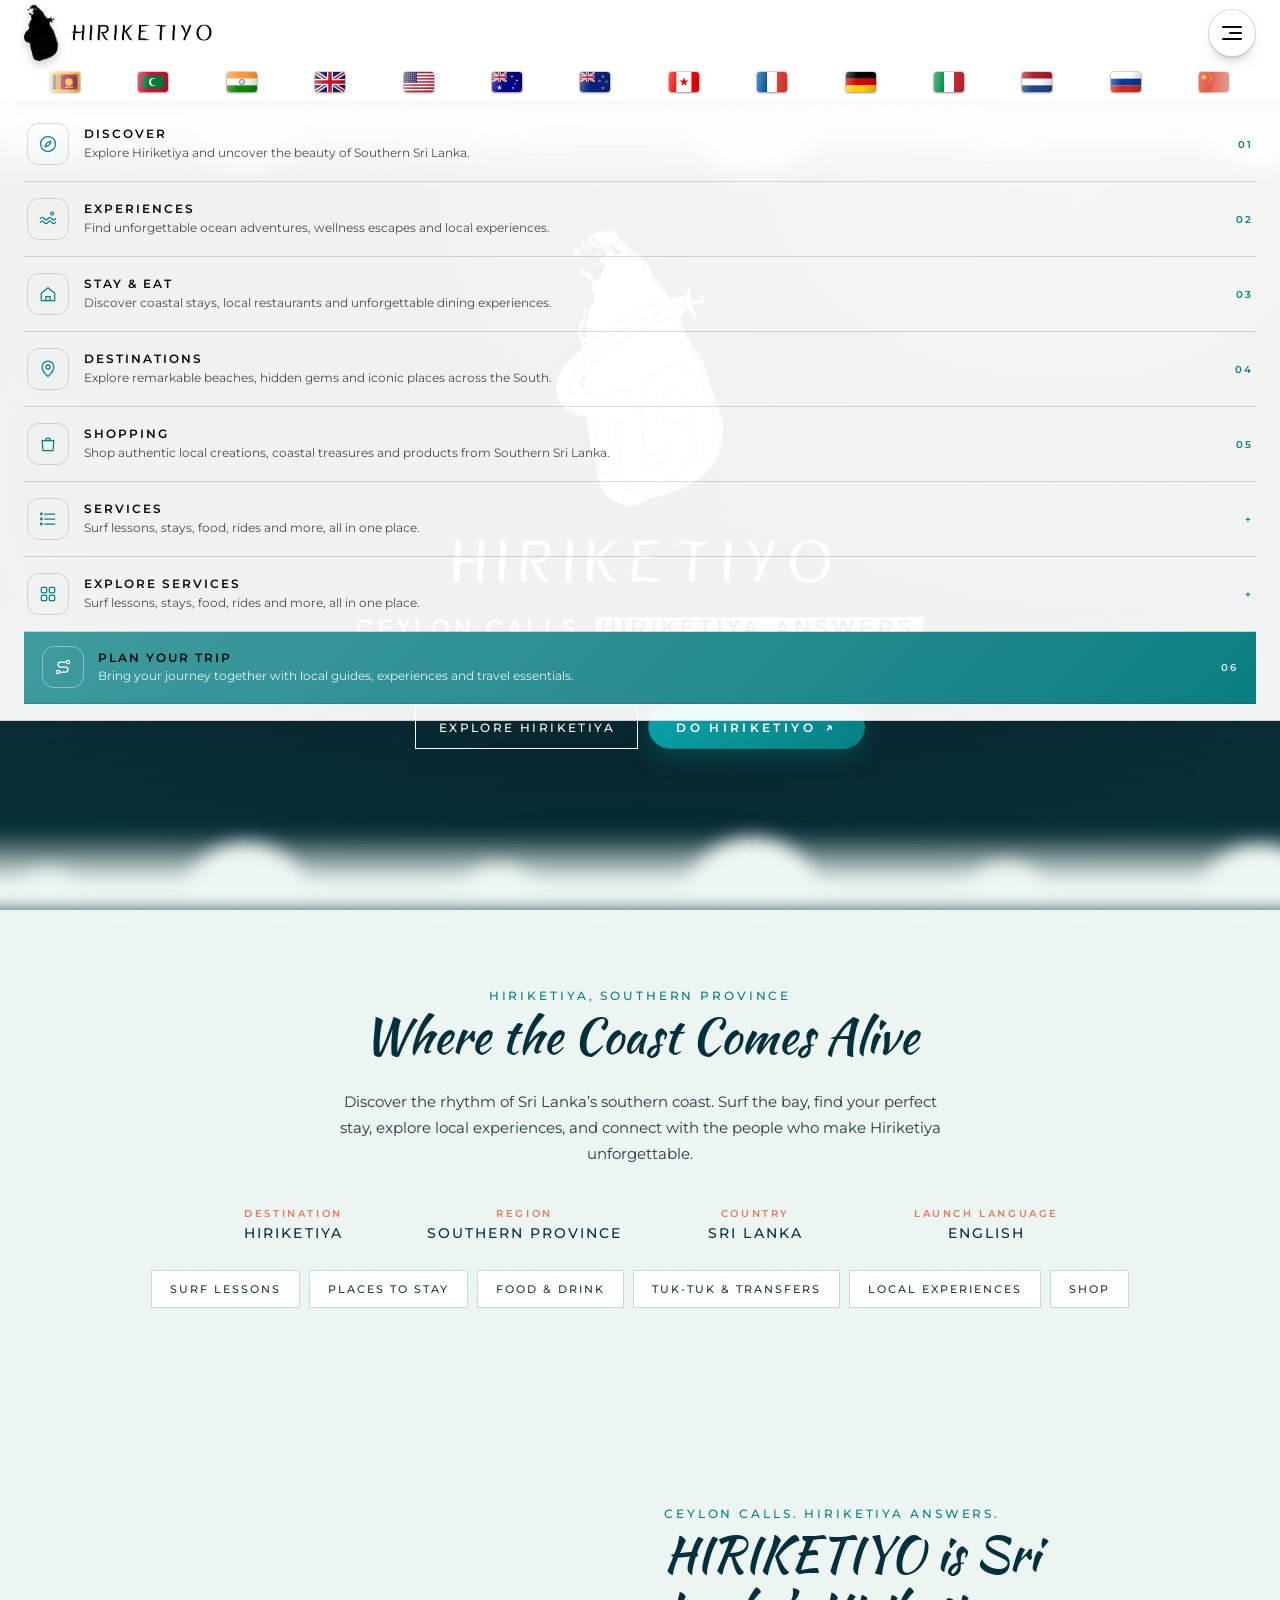
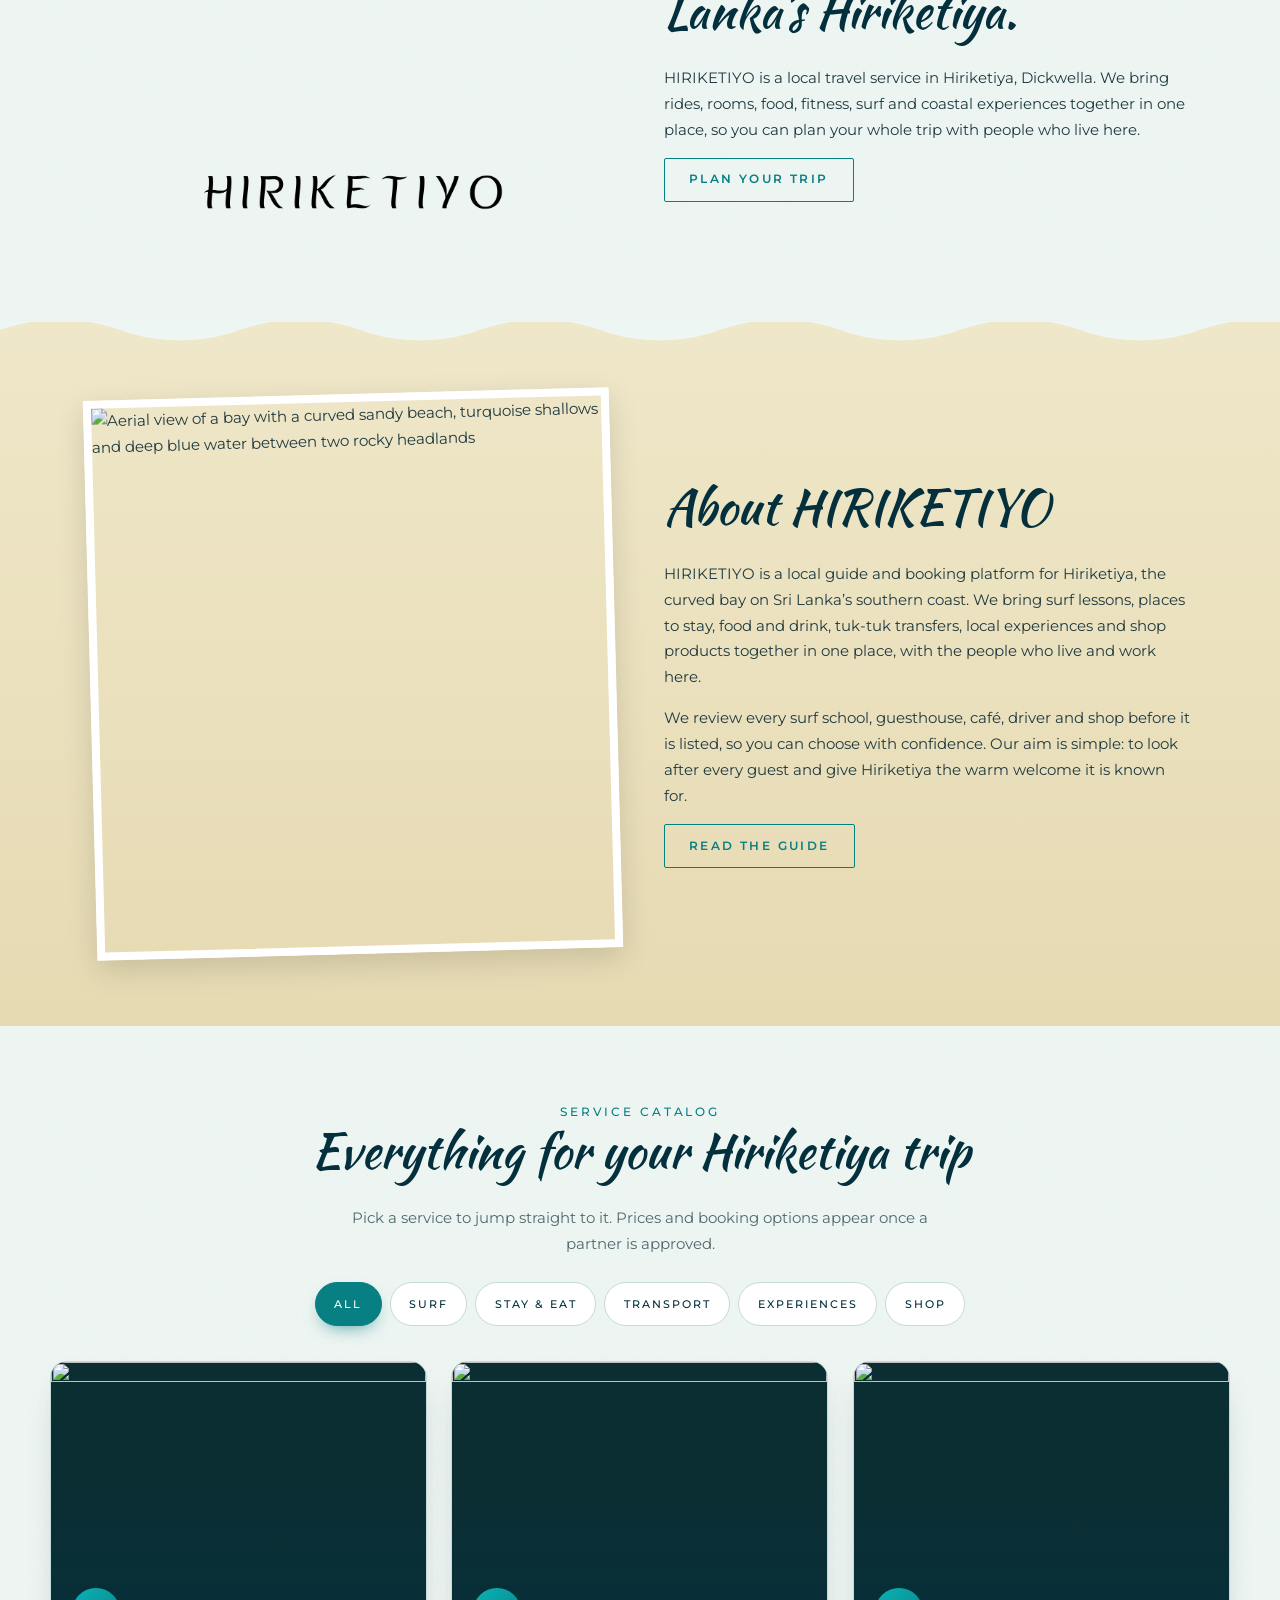
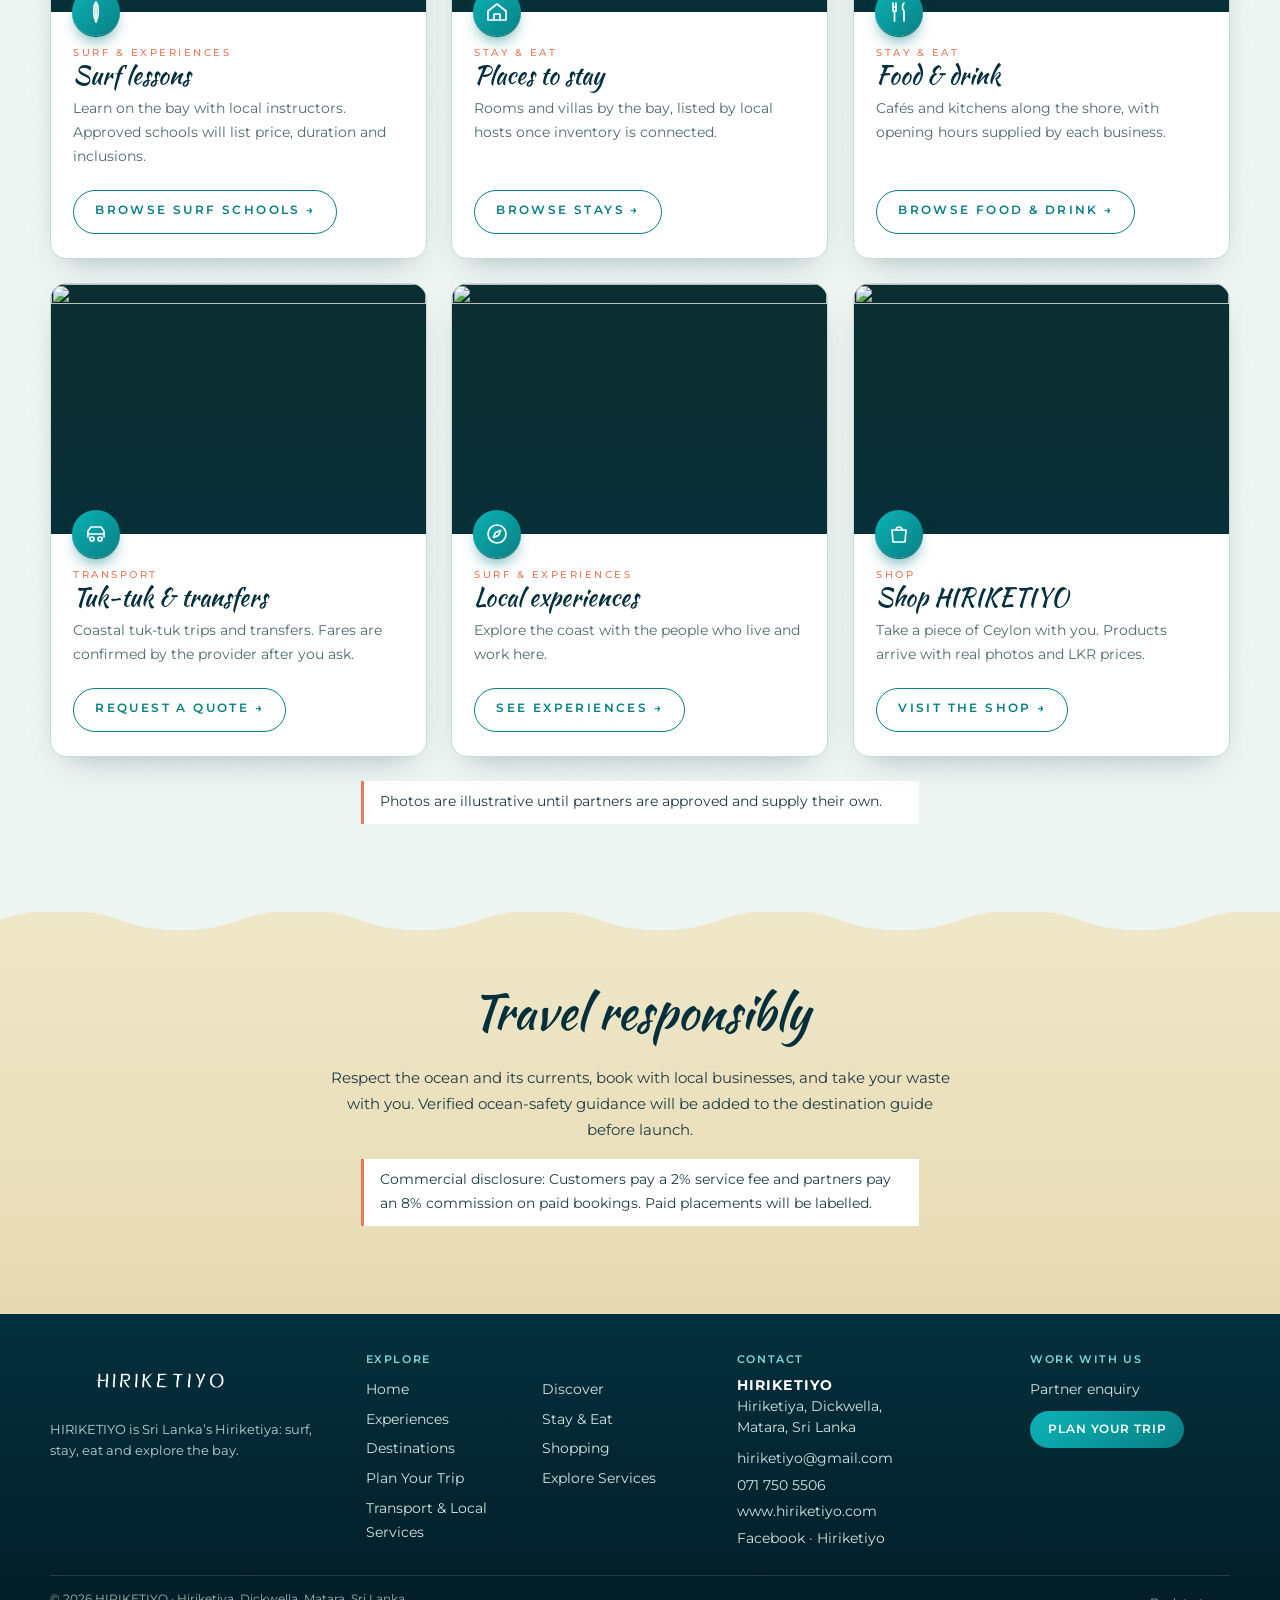
==== commit 3e1b98a8: "Add files via upload" ====
--- a/index.html
+++ b/index.html
@@ -12,9 +12,9 @@
 <body>
 <header class="hd"><nav class="nl" aria-label="Primary"><span class="nw"><a href="#discover" aria-label="Discover" aria-describedby="nt-discover"><svg class="ni" viewBox="0 0 24 24" aria-hidden="true" focusable="false"><circle cx="12" cy="12" r="9"/><path d="M15.5 8.5l-2 5-5 2 2-5z"/></svg><span class="rl" aria-hidden="true"><i>Discover</i><i>Discover</i></span></a><span class="nt" id="nt-discover" role="tooltip"><b>01</b><span class="tx">Explore Hiriketiya and uncover the beauty of Southern Sri Lanka.</span></span></span><span class="nw"><a href="#surf" aria-label="Experiences" aria-describedby="nt-surf"><svg class="ni" viewBox="0 0 24 24" aria-hidden="true" focusable="false"><path d="M3 16q2.25-3 4.5 0t4.5 0 4.5 0 4.5 0"/><path d="M3 11.5q2.25-3 4.5 0t4.5 0 4.5 0 4.5 0"/><circle cx="17" cy="5.5" r="1.8"/></svg><span class="rl" aria-hidden="true"><i>Experiences</i><i>Experiences</i></span></a><span class="nt" id="nt-surf" role="tooltip"><b>02</b><span class="tx">Find unforgettable ocean adventures, wellness escapes and local experiences.</span></span></span><span class="nw"><a href="#stay" aria-label="Stay &amp; Eat" aria-describedby="nt-stay"><svg class="ni" viewBox="0 0 24 24" aria-hidden="true" focusable="false"><path d="M4 11l8-6.5 8 6.5v9H4z"/><path d="M9.5 20v-5h5v5"/></svg><span class="rl" aria-hidden="true"><i>Stay &amp; Eat</i><i>Stay &amp; Eat</i></span></a><span class="nt" id="nt-stay" role="tooltip"><b>03</b><span class="tx">Discover coastal stays, local restaurants and unforgettable dining experiences.</span></span></span></nav>
 <a class="logo hd-lk" href="#home" aria-label="HIRIKETIYO home"><span class="lk "><span class="l3d"><span class="l3d-in"><span class="l3d-sw"><img class="nlogo ex" src="assets/brand-emblem-white.png" alt="" aria-hidden="true" style="--k:4" decoding="async"><img class="nlogo ex" src="assets/brand-emblem-white.png" alt="" aria-hidden="true" style="--k:3" decoding="async"><img class="nlogo ex" src="assets/brand-emblem-white.png" alt="" aria-hidden="true" style="--k:2" decoding="async"><img class="nlogo ex" src="assets/brand-emblem-white.png" alt="" aria-hidden="true" style="--k:1" decoding="async"><img class="nlogo" src="assets/brand-emblem-white.png" width="667" height="1100" alt="HIRIKETIYO emblem" decoding="async"></span></span></span><img class="wmk" src="assets/brand-wordmark-white.png" width="1652" height="198" alt="HIRIKETIYO" decoding="async"></span></a>
-<nav class="nl r" aria-label="Secondary"><span class="nw"><a href="#destinations" aria-label="Destinations" aria-describedby="nt-destinations"><svg class="ni" viewBox="0 0 24 24" aria-hidden="true" focusable="false"><path d="M12 21s7-6.2 7-11.5A7 7 0 0 0 5 9.5C5 14.8 12 21 12 21z"/><circle cx="12" cy="9.5" r="2.5"/></svg><span class="rl" aria-hidden="true"><i>Destinations</i><i>Destinations</i></span></a><span class="nt" id="nt-destinations" role="tooltip"><b>04</b><span class="tx">Explore remarkable beaches, hidden gems and iconic places across the South.</span></span></span><span class="nw"><a href="#shop" aria-label="Shopping" aria-describedby="nt-shop"><svg class="ni" viewBox="0 0 24 24" aria-hidden="true" focusable="false"><path d="M5 8h14l-1 12H6z"/><path d="M9 8a3 3 0 016 0"/></svg><span class="rl" aria-hidden="true"><i>Shopping</i><i>Shopping</i></span></a><span class="nt" id="nt-shop" role="tooltip"><b>05</b><span class="tx">Shop authentic local creations, coastal treasures and products from Southern Sri Lanka.</span></span></span><span class="nw"><a href="#do" class="svcbtn" aria-label="Explore Services" aria-describedby="nt-do"><svg class="ni" viewBox="0 0 24 24" aria-hidden="true" focusable="false"><rect x="4" y="4" width="6.5" height="6.5" rx="1.5"/><rect x="13.5" y="4" width="6.5" height="6.5" rx="1.5"/><rect x="4" y="13.5" width="6.5" height="6.5" rx="1.5"/><rect x="13.5" y="13.5" width="6.5" height="6.5" rx="1.5"/></svg><span class="rl" aria-hidden="true"><i>Explore Services</i><i>Explore Services</i></span></a><span class="nt" id="nt-do" role="tooltip"><b>+</b><span class="tx">Surf lessons, stays, food, rides and more, all in one place.</span></span></span><span class="nw"><a href="#plan" class="cta" aria-label="Plan Your Trip" aria-describedby="nt-plan"><svg class="ni" viewBox="0 0 24 24" aria-hidden="true" focusable="false"><circle cx="6" cy="18" r="2"/><circle cx="18" cy="6" r="2"/><path d="M8 18h7a3 3 0 0 0 0-6H9a3 3 0 0 1 0-6h7"/></svg><span class="rl" aria-hidden="true"><i>Plan Your Trip</i><i>Plan Your Trip</i></span></a><span class="nt" id="nt-plan" role="tooltip"><b>06</b><span class="tx">Bring your journey together with local guides, experiences and travel essentials.</span></span></span></nav>
+<nav class="nl r" aria-label="Secondary"><span class="nw"><a href="#destinations" aria-label="Destinations" aria-describedby="nt-destinations"><svg class="ni" viewBox="0 0 24 24" aria-hidden="true" focusable="false"><path d="M12 21s7-6.2 7-11.5A7 7 0 0 0 5 9.5C5 14.8 12 21 12 21z"/><circle cx="12" cy="9.5" r="2.5"/></svg><span class="rl" aria-hidden="true"><i>Destinations</i><i>Destinations</i></span></a><span class="nt" id="nt-destinations" role="tooltip"><b>04</b><span class="tx">Explore remarkable beaches, hidden gems and iconic places across the South.</span></span></span><span class="nw"><a href="#shop" aria-label="Shopping" aria-describedby="nt-shop"><svg class="ni" viewBox="0 0 24 24" aria-hidden="true" focusable="false"><path d="M5 8h14l-1 12H6z"/><path d="M9 8a3 3 0 016 0"/></svg><span class="rl" aria-hidden="true"><i>Shopping</i><i>Shopping</i></span></a><span class="nt" id="nt-shop" role="tooltip"><b>05</b><span class="tx">Shop authentic local creations, coastal treasures and products from Southern Sri Lanka.</span></span></span><span class="nw"><a href="#services" aria-label="Services" aria-describedby="nt-services"><svg class="ni" viewBox="0 0 24 24" aria-hidden="true" focusable="false"><path d="M8 6h12M8 12h12M8 18h12"/><circle cx="4" cy="6" r="1"/><circle cx="4" cy="12" r="1"/><circle cx="4" cy="18" r="1"/></svg><span class="rl" aria-hidden="true"><i>Services</i><i>Services</i></span></a><span class="nt" id="nt-services" role="tooltip"><b>+</b><span class="tx">Surf lessons, stays, food, rides and more, all in one place.</span></span></span><span class="nw"><a href="#do" class="svcbtn" aria-label="Explore Services" aria-describedby="nt-do"><svg class="ni" viewBox="0 0 24 24" aria-hidden="true" focusable="false"><rect x="4" y="4" width="6.5" height="6.5" rx="1.5"/><rect x="13.5" y="4" width="6.5" height="6.5" rx="1.5"/><rect x="4" y="13.5" width="6.5" height="6.5" rx="1.5"/><rect x="13.5" y="13.5" width="6.5" height="6.5" rx="1.5"/></svg><span class="rl" aria-hidden="true"><i>Explore Services</i><i>Explore Services</i></span></a><span class="nt" id="nt-do" role="tooltip"><b>+</b><span class="tx">Surf lessons, stays, food, rides and more, all in one place.</span></span></span><span class="nw"><a href="#plan" class="cta" aria-label="Plan Your Trip" aria-describedby="nt-plan"><svg class="ni" viewBox="0 0 24 24" aria-hidden="true" focusable="false"><circle cx="6" cy="18" r="2"/><circle cx="18" cy="6" r="2"/><path d="M8 18h7a3 3 0 0 0 0-6H9a3 3 0 0 1 0-6h7"/></svg><span class="rl" aria-hidden="true"><i>Plan Your Trip</i><i>Plan Your Trip</i></span></a><span class="nt" id="nt-plan" role="tooltip"><b>06</b><span class="tx">Bring your journey together with local guides, experiences and travel essentials.</span></span></span></nav>
 <button class="menu" aria-label="Menu" aria-expanded="false" onclick="tog()"><span class="bars" aria-hidden="true"><i></i><i></i><i></i></span></button>
-<nav class="mobnav" id="mob" aria-label="Mobile"><a href="#discover"><span class="mi"><svg class="" viewBox="0 0 24 24" aria-hidden="true" focusable="false"><circle cx="12" cy="12" r="9"/><path d="M15.5 8.5l-2 5-5 2 2-5z"/></svg></span><span class="mt"><b>Discover</b><small>Explore Hiriketiya and uncover the beauty of Southern Sri Lanka.</small></span><span class="mn">01</span></a><a href="#surf"><span class="mi"><svg class="" viewBox="0 0 24 24" aria-hidden="true" focusable="false"><path d="M3 16q2.25-3 4.5 0t4.5 0 4.5 0 4.5 0"/><path d="M3 11.5q2.25-3 4.5 0t4.5 0 4.5 0 4.5 0"/><circle cx="17" cy="5.5" r="1.8"/></svg></span><span class="mt"><b>Experiences</b><small>Find unforgettable ocean adventures, wellness escapes and local experiences.</small></span><span class="mn">02</span></a><a href="#stay"><span class="mi"><svg class="" viewBox="0 0 24 24" aria-hidden="true" focusable="false"><path d="M4 11l8-6.5 8 6.5v9H4z"/><path d="M9.5 20v-5h5v5"/></svg></span><span class="mt"><b>Stay &amp; Eat</b><small>Discover coastal stays, local restaurants and unforgettable dining experiences.</small></span><span class="mn">03</span></a><a href="#destinations"><span class="mi"><svg class="" viewBox="0 0 24 24" aria-hidden="true" focusable="false"><path d="M12 21s7-6.2 7-11.5A7 7 0 0 0 5 9.5C5 14.8 12 21 12 21z"/><circle cx="12" cy="9.5" r="2.5"/></svg></span><span class="mt"><b>Destinations</b><small>Explore remarkable beaches, hidden gems and iconic places across the South.</small></span><span class="mn">04</span></a><a href="#shop"><span class="mi"><svg class="" viewBox="0 0 24 24" aria-hidden="true" focusable="false"><path d="M5 8h14l-1 12H6z"/><path d="M9 8a3 3 0 016 0"/></svg></span><span class="mt"><b>Shopping</b><small>Shop authentic local creations, coastal treasures and products from Southern Sri Lanka.</small></span><span class="mn">05</span></a><a href="#do"><span class="mi"><svg class="" viewBox="0 0 24 24" aria-hidden="true" focusable="false"><rect x="4" y="4" width="6.5" height="6.5" rx="1.5"/><rect x="13.5" y="4" width="6.5" height="6.5" rx="1.5"/><rect x="4" y="13.5" width="6.5" height="6.5" rx="1.5"/><rect x="13.5" y="13.5" width="6.5" height="6.5" rx="1.5"/></svg></span><span class="mt"><b>Explore Services</b><small>Surf lessons, stays, food, rides and more, all in one place.</small></span><span class="mn">+</span></a><a href="#plan" class="cta"><span class="mi"><svg class="" viewBox="0 0 24 24" aria-hidden="true" focusable="false"><circle cx="6" cy="18" r="2"/><circle cx="18" cy="6" r="2"/><path d="M8 18h7a3 3 0 0 0 0-6H9a3 3 0 0 1 0-6h7"/></svg></span><span class="mt"><b>Plan Your Trip</b><small>Bring your journey together with local guides, experiences and travel essentials.</small></span><span class="mn">06</span></a></nav></header>
+<nav class="mobnav" id="mob" aria-label="Mobile"><a href="#discover"><span class="mi"><svg class="" viewBox="0 0 24 24" aria-hidden="true" focusable="false"><circle cx="12" cy="12" r="9"/><path d="M15.5 8.5l-2 5-5 2 2-5z"/></svg></span><span class="mt"><b>Discover</b><small>Explore Hiriketiya and uncover the beauty of Southern Sri Lanka.</small></span><span class="mn">01</span></a><a href="#surf"><span class="mi"><svg class="" viewBox="0 0 24 24" aria-hidden="true" focusable="false"><path d="M3 16q2.25-3 4.5 0t4.5 0 4.5 0 4.5 0"/><path d="M3 11.5q2.25-3 4.5 0t4.5 0 4.5 0 4.5 0"/><circle cx="17" cy="5.5" r="1.8"/></svg></span><span class="mt"><b>Experiences</b><small>Find unforgettable ocean adventures, wellness escapes and local experiences.</small></span><span class="mn">02</span></a><a href="#stay"><span class="mi"><svg class="" viewBox="0 0 24 24" aria-hidden="true" focusable="false"><path d="M4 11l8-6.5 8 6.5v9H4z"/><path d="M9.5 20v-5h5v5"/></svg></span><span class="mt"><b>Stay &amp; Eat</b><small>Discover coastal stays, local restaurants and unforgettable dining experiences.</small></span><span class="mn">03</span></a><a href="#destinations"><span class="mi"><svg class="" viewBox="0 0 24 24" aria-hidden="true" focusable="false"><path d="M12 21s7-6.2 7-11.5A7 7 0 0 0 5 9.5C5 14.8 12 21 12 21z"/><circle cx="12" cy="9.5" r="2.5"/></svg></span><span class="mt"><b>Destinations</b><small>Explore remarkable beaches, hidden gems and iconic places across the South.</small></span><span class="mn">04</span></a><a href="#shop"><span class="mi"><svg class="" viewBox="0 0 24 24" aria-hidden="true" focusable="false"><path d="M5 8h14l-1 12H6z"/><path d="M9 8a3 3 0 016 0"/></svg></span><span class="mt"><b>Shopping</b><small>Shop authentic local creations, coastal treasures and products from Southern Sri Lanka.</small></span><span class="mn">05</span></a><a href="#services"><span class="mi"><svg class="" viewBox="0 0 24 24" aria-hidden="true" focusable="false"><path d="M8 6h12M8 12h12M8 18h12"/><circle cx="4" cy="6" r="1"/><circle cx="4" cy="12" r="1"/><circle cx="4" cy="18" r="1"/></svg></span><span class="mt"><b>Services</b><small>Surf lessons, stays, food, rides and more, all in one place.</small></span><span class="mn">+</span></a><a href="#do"><span class="mi"><svg class="" viewBox="0 0 24 24" aria-hidden="true" focusable="false"><rect x="4" y="4" width="6.5" height="6.5" rx="1.5"/><rect x="13.5" y="4" width="6.5" height="6.5" rx="1.5"/><rect x="4" y="13.5" width="6.5" height="6.5" rx="1.5"/><rect x="13.5" y="13.5" width="6.5" height="6.5" rx="1.5"/></svg></span><span class="mt"><b>Explore Services</b><small>Surf lessons, stays, food, rides and more, all in one place.</small></span><span class="mn">+</span></a><a href="#plan" class="cta"><span class="mi"><svg class="" viewBox="0 0 24 24" aria-hidden="true" focusable="false"><circle cx="6" cy="18" r="2"/><circle cx="18" cy="6" r="2"/><path d="M8 18h7a3 3 0 0 0 0-6H9a3 3 0 0 1 0-6h7"/></svg></span><span class="mt"><b>Plan Your Trip</b><small>Bring your journey together with local guides, experiences and travel essentials.</small></span><span class="mn">06</span></a></nav></header>
 <main>
 <div class="page" id="home">
 <div class="hero"><picture class="hero-bg"><source type="image/webp" srcset="assets/hero-1200.webp 1200w, assets/hero-1920.webp 1920w, assets/hero-2560.webp 2560w" sizes="100vw"><img data-slot="hero" src="assets/hero-1920.jpg" srcset="assets/hero-1200.jpg 1200w, assets/hero-1920.jpg 1920w, assets/hero-2560.jpg 2560w" sizes="100vw" width="2560" height="1710" alt="Aerial view of a turquoise bay with a curved sandy beach, rocky headlands and forested hills" fetchpriority="high" decoding="async"></picture><span class="hero-shade" aria-hidden="true"></span><svg class="live" viewBox="0 0 1200 700" preserveAspectRatio="xMidYMid slice" aria-hidden="true"><path class="w w1" d="M-80 470q120-30 240 0t240 0 240 0 240 0 240 0 240 0"/><path class="w w2" d="M-80 530q120-30 240 0t240 0 240 0 240 0 240 0 240 0"/><path class="w w3" d="M-80 590q120-30 240 0t240 0 240 0 240 0 240 0 240 0"/><path class="w w4" d="M-80 650q120-30 240 0t240 0 240 0 240 0 240 0 240 0"/><g id="birds"></g><g class="kite"><path class="str" d="M0 44Q-30 300 -120 560"/><polygon points="0,-34 20,0 0,44" fill="#B59A62"/><polygon points="0,-34 -20,0 0,44" fill="#087F83"/><path class="tail" d="M0 44q-9 16 0 32t0 32 0 32"/></g></svg><div><span class="lk hero-lk"><span class="l3d"><span class="l3d-in"><span class="l3d-sw"><img class="nlogo ex" src="assets/brand-emblem-white.png" alt="" aria-hidden="true" style="--k:8" decoding="async"><img class="nlogo ex" src="assets/brand-emblem-white.png" alt="" aria-hidden="true" style="--k:7" decoding="async"><img class="nlogo ex" src="assets/brand-emblem-white.png" alt="" aria-hidden="true" style="--k:6" decoding="async"><img class="nlogo ex" src="assets/brand-emblem-white.png" alt="" aria-hidden="true" style="--k:5" decoding="async"><img class="nlogo ex" src="assets/brand-emblem-white.png" alt="" aria-hidden="true" style="--k:4" decoding="async"><img class="nlogo ex" src="assets/brand-emblem-white.png" alt="" aria-hidden="true" style="--k:3" decoding="async"><img class="nlogo ex" src="assets/brand-emblem-white.png" alt="" aria-hidden="true" style="--k:2" decoding="async"><img class="nlogo ex" src="assets/brand-emblem-white.png" alt="" aria-hidden="true" style="--k:1" decoding="async"><img class="nlogo" src="assets/brand-emblem-white.png" width="667" height="1100" alt="HIRIKETIYO emblem" decoding="async" fetchpriority="high"></span></span></span><img class="wmk" src="assets/brand-wordmark-white.png" width="1652" height="198" alt="HIRIKETIYO" decoding="async"><img class="slg" src="assets/brand-slogan-white.png" width="1826" height="74" alt="Ceylon calls. Hiriketiya answers." decoding="async"></span><h1 class="sr">Ceylon calls. Hiriketiya answers.</h1><span class="cap">Surf the bay. Stay by the sea. Meet the coast.</span>
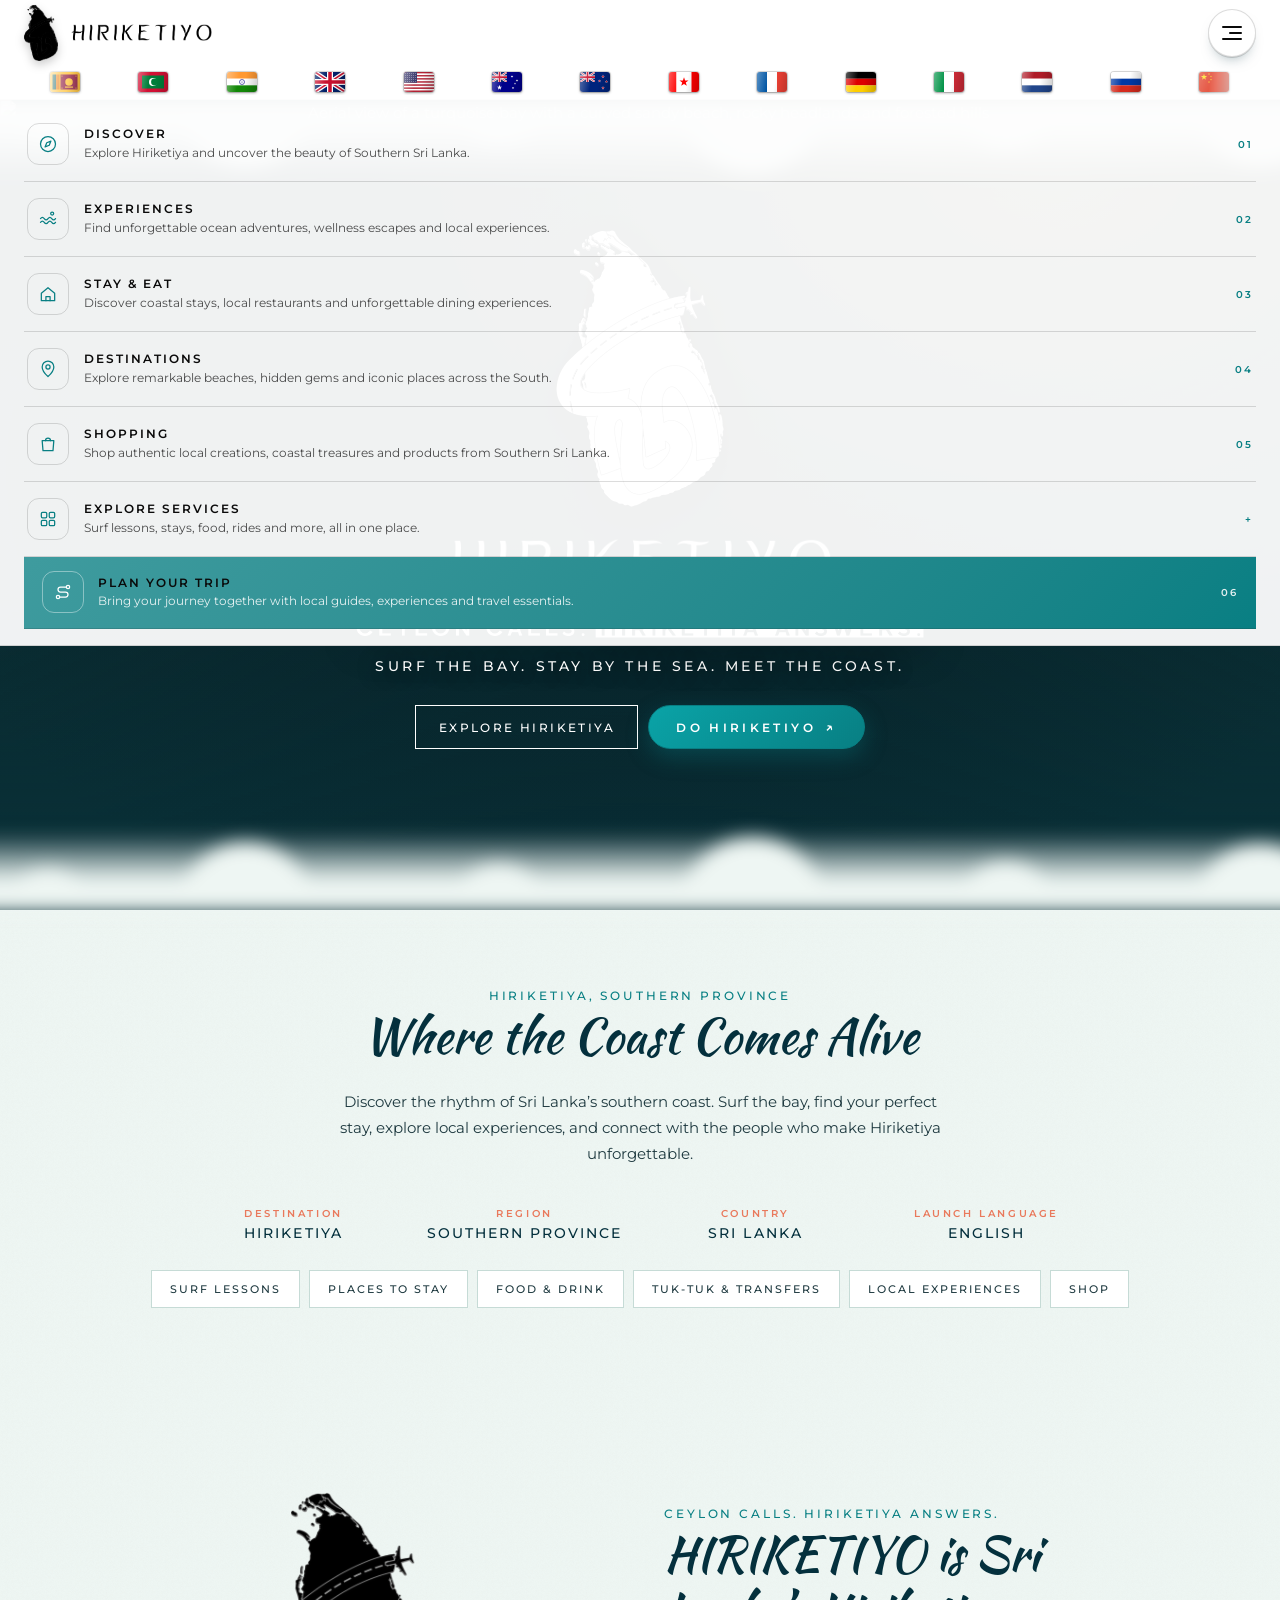
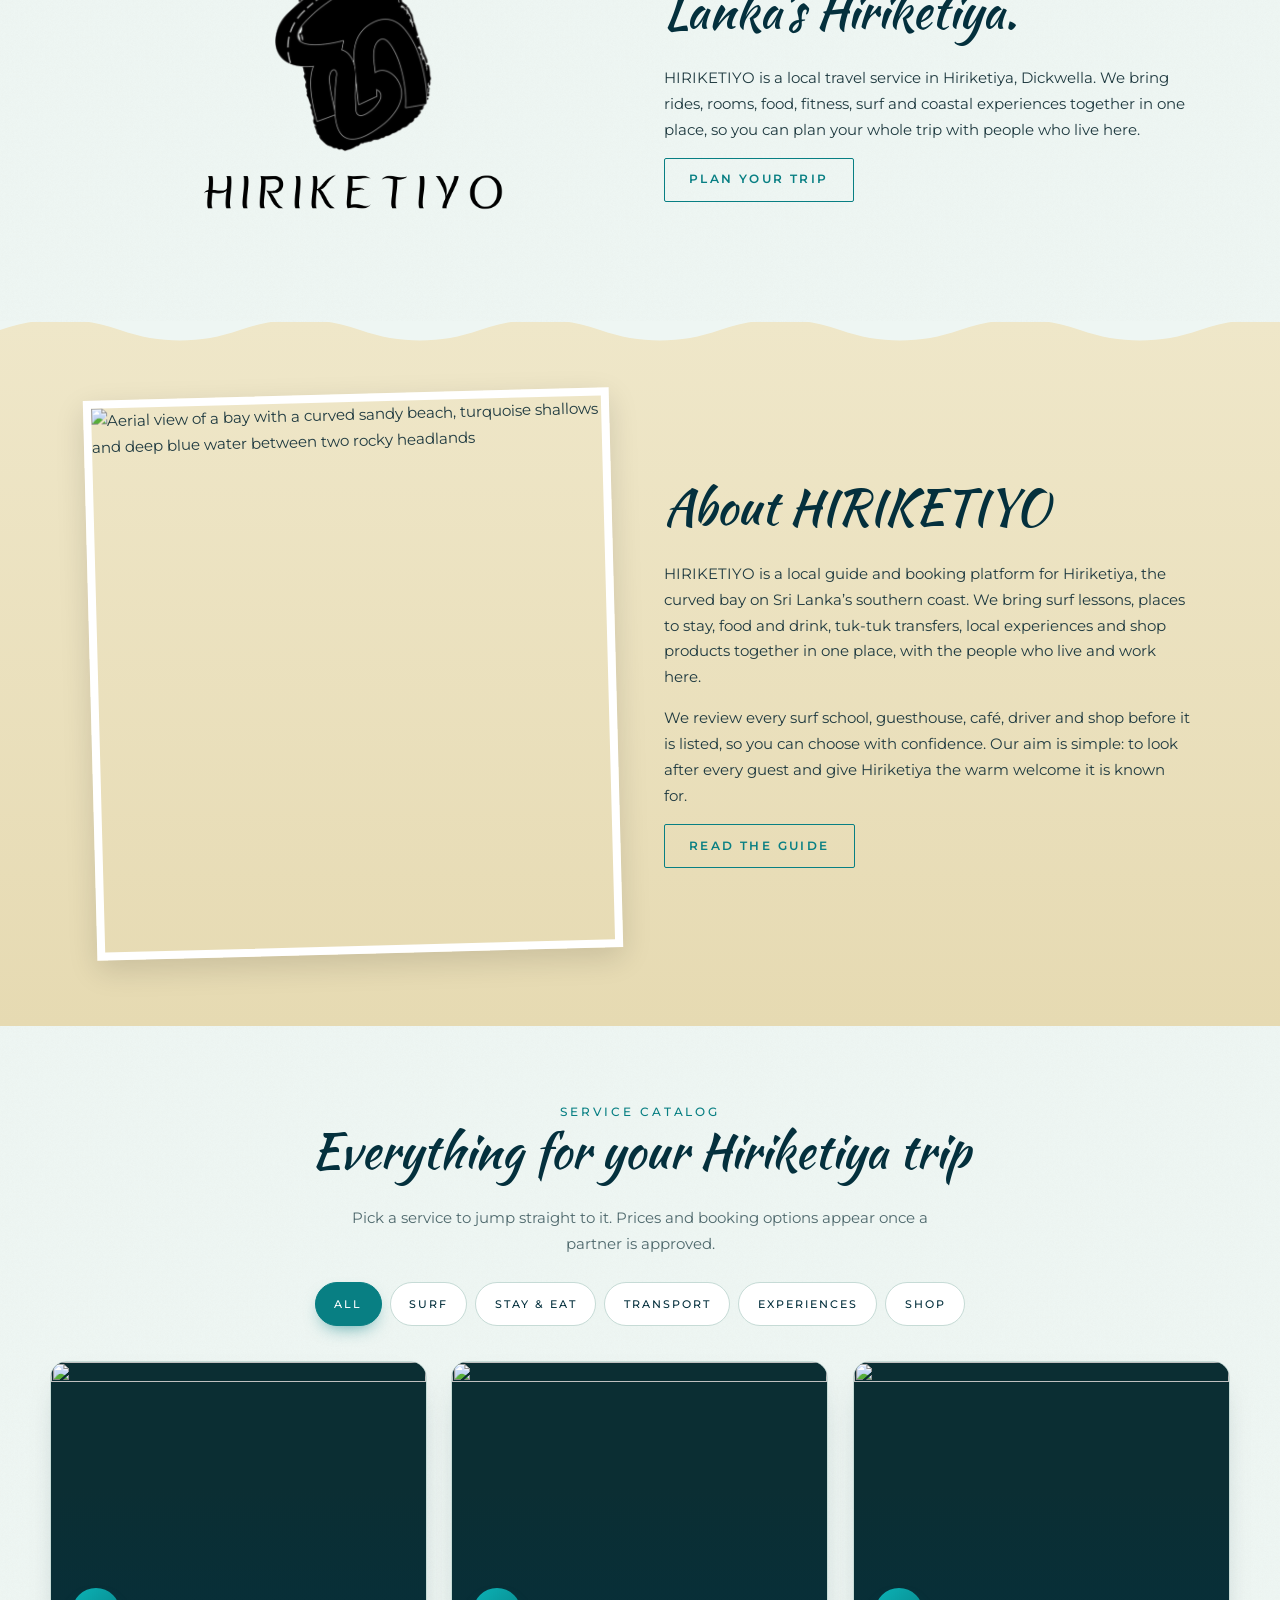
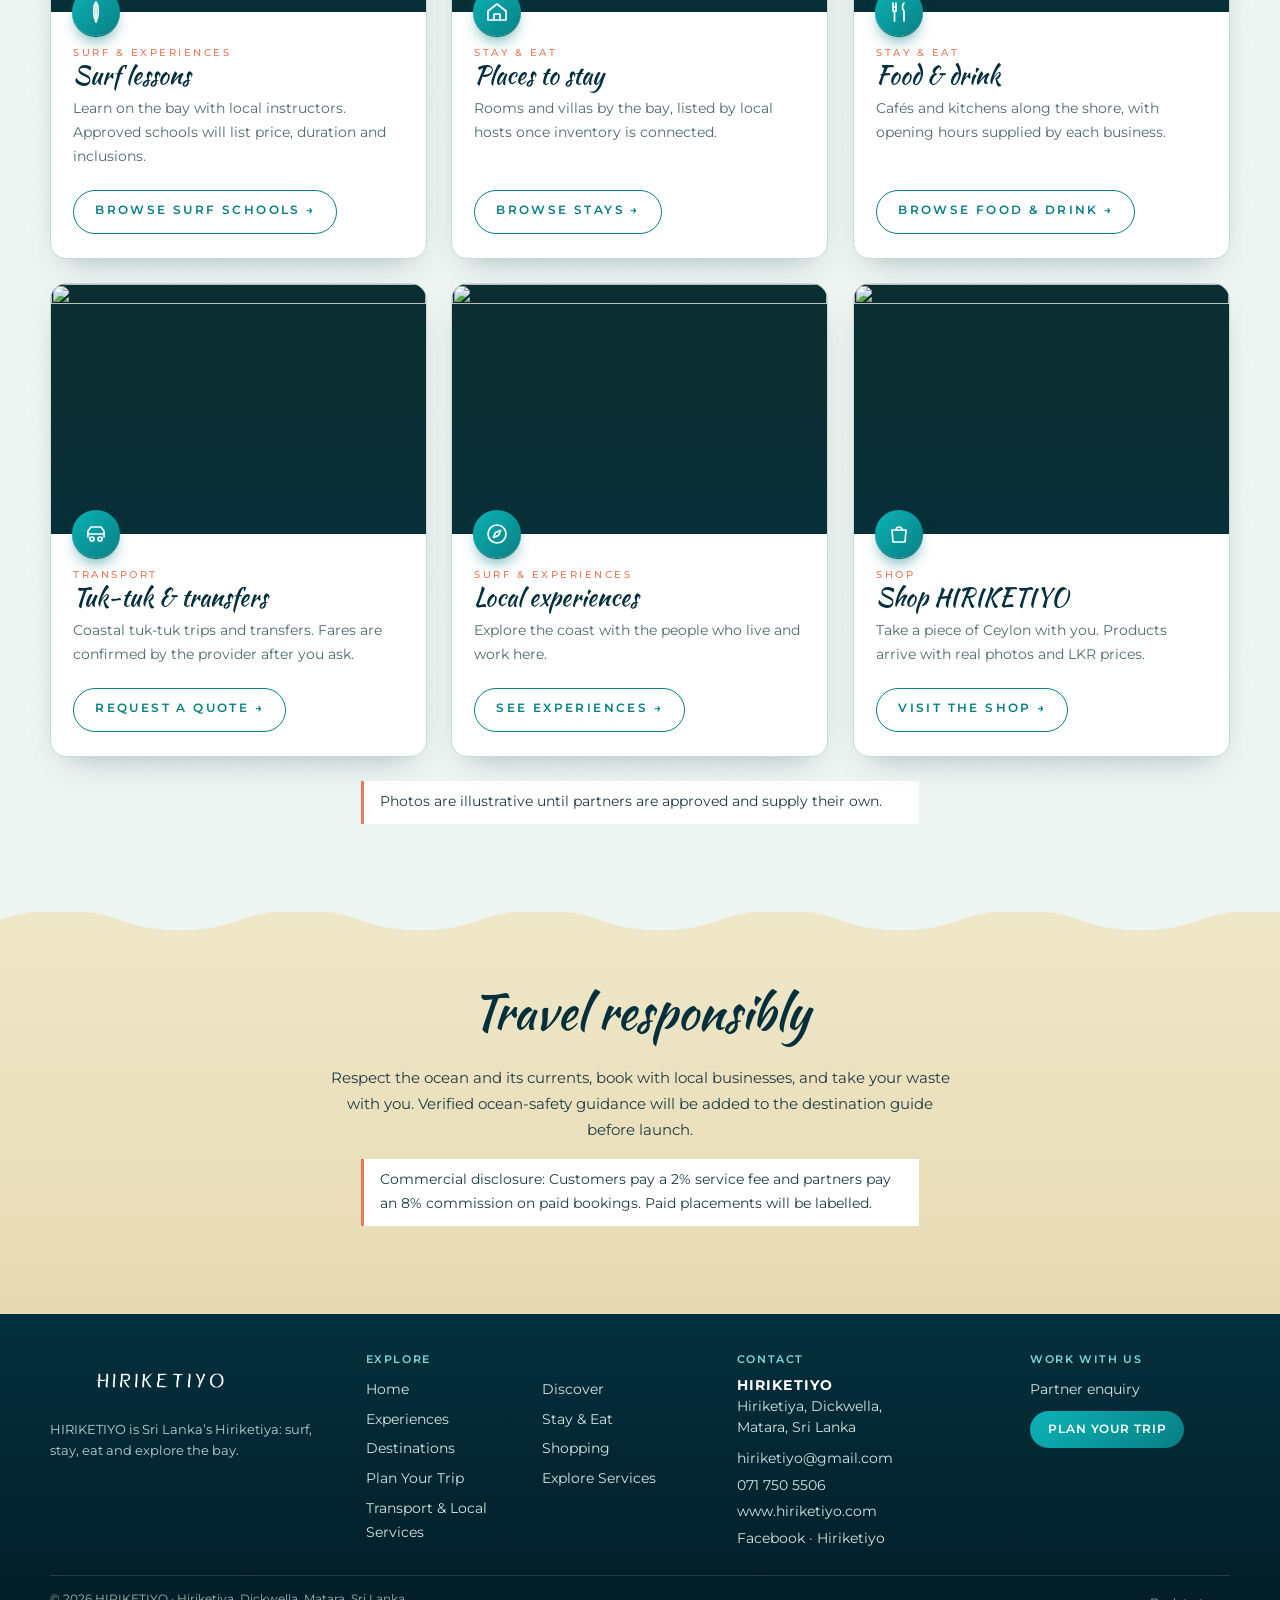
==== commit 590924c6: "Add files via upload" ====
--- a/index.html
+++ b/index.html
@@ -12,9 +12,9 @@
 <body>
 <header class="hd"><nav class="nl" aria-label="Primary"><span class="nw"><a href="#discover" aria-label="Discover" aria-describedby="nt-discover"><svg class="ni" viewBox="0 0 24 24" aria-hidden="true" focusable="false"><circle cx="12" cy="12" r="9"/><path d="M15.5 8.5l-2 5-5 2 2-5z"/></svg><span class="rl" aria-hidden="true"><i>Discover</i><i>Discover</i></span></a><span class="nt" id="nt-discover" role="tooltip"><b>01</b><span class="tx">Explore Hiriketiya and uncover the beauty of Southern Sri Lanka.</span></span></span><span class="nw"><a href="#surf" aria-label="Experiences" aria-describedby="nt-surf"><svg class="ni" viewBox="0 0 24 24" aria-hidden="true" focusable="false"><path d="M3 16q2.25-3 4.5 0t4.5 0 4.5 0 4.5 0"/><path d="M3 11.5q2.25-3 4.5 0t4.5 0 4.5 0 4.5 0"/><circle cx="17" cy="5.5" r="1.8"/></svg><span class="rl" aria-hidden="true"><i>Experiences</i><i>Experiences</i></span></a><span class="nt" id="nt-surf" role="tooltip"><b>02</b><span class="tx">Find unforgettable ocean adventures, wellness escapes and local experiences.</span></span></span><span class="nw"><a href="#stay" aria-label="Stay &amp; Eat" aria-describedby="nt-stay"><svg class="ni" viewBox="0 0 24 24" aria-hidden="true" focusable="false"><path d="M4 11l8-6.5 8 6.5v9H4z"/><path d="M9.5 20v-5h5v5"/></svg><span class="rl" aria-hidden="true"><i>Stay &amp; Eat</i><i>Stay &amp; Eat</i></span></a><span class="nt" id="nt-stay" role="tooltip"><b>03</b><span class="tx">Discover coastal stays, local restaurants and unforgettable dining experiences.</span></span></span></nav>
 <a class="logo hd-lk" href="#home" aria-label="HIRIKETIYO home"><span class="lk "><span class="l3d"><span class="l3d-in"><span class="l3d-sw"><img class="nlogo ex" src="assets/brand-emblem-white.png" alt="" aria-hidden="true" style="--k:4" decoding="async"><img class="nlogo ex" src="assets/brand-emblem-white.png" alt="" aria-hidden="true" style="--k:3" decoding="async"><img class="nlogo ex" src="assets/brand-emblem-white.png" alt="" aria-hidden="true" style="--k:2" decoding="async"><img class="nlogo ex" src="assets/brand-emblem-white.png" alt="" aria-hidden="true" style="--k:1" decoding="async"><img class="nlogo" src="assets/brand-emblem-white.png" width="667" height="1100" alt="HIRIKETIYO emblem" decoding="async"></span></span></span><img class="wmk" src="assets/brand-wordmark-white.png" width="1652" height="198" alt="HIRIKETIYO" decoding="async"></span></a>
-<nav class="nl r" aria-label="Secondary"><span class="nw"><a href="#destinations" aria-label="Destinations" aria-describedby="nt-destinations"><svg class="ni" viewBox="0 0 24 24" aria-hidden="true" focusable="false"><path d="M12 21s7-6.2 7-11.5A7 7 0 0 0 5 9.5C5 14.8 12 21 12 21z"/><circle cx="12" cy="9.5" r="2.5"/></svg><span class="rl" aria-hidden="true"><i>Destinations</i><i>Destinations</i></span></a><span class="nt" id="nt-destinations" role="tooltip"><b>04</b><span class="tx">Explore remarkable beaches, hidden gems and iconic places across the South.</span></span></span><span class="nw"><a href="#shop" aria-label="Shopping" aria-describedby="nt-shop"><svg class="ni" viewBox="0 0 24 24" aria-hidden="true" focusable="false"><path d="M5 8h14l-1 12H6z"/><path d="M9 8a3 3 0 016 0"/></svg><span class="rl" aria-hidden="true"><i>Shopping</i><i>Shopping</i></span></a><span class="nt" id="nt-shop" role="tooltip"><b>05</b><span class="tx">Shop authentic local creations, coastal treasures and products from Southern Sri Lanka.</span></span></span><span class="nw"><a href="#services" aria-label="Services" aria-describedby="nt-services"><svg class="ni" viewBox="0 0 24 24" aria-hidden="true" focusable="false"><path d="M8 6h12M8 12h12M8 18h12"/><circle cx="4" cy="6" r="1"/><circle cx="4" cy="12" r="1"/><circle cx="4" cy="18" r="1"/></svg><span class="rl" aria-hidden="true"><i>Services</i><i>Services</i></span></a><span class="nt" id="nt-services" role="tooltip"><b>+</b><span class="tx">Surf lessons, stays, food, rides and more, all in one place.</span></span></span><span class="nw"><a href="#do" class="svcbtn" aria-label="Explore Services" aria-describedby="nt-do"><svg class="ni" viewBox="0 0 24 24" aria-hidden="true" focusable="false"><rect x="4" y="4" width="6.5" height="6.5" rx="1.5"/><rect x="13.5" y="4" width="6.5" height="6.5" rx="1.5"/><rect x="4" y="13.5" width="6.5" height="6.5" rx="1.5"/><rect x="13.5" y="13.5" width="6.5" height="6.5" rx="1.5"/></svg><span class="rl" aria-hidden="true"><i>Explore Services</i><i>Explore Services</i></span></a><span class="nt" id="nt-do" role="tooltip"><b>+</b><span class="tx">Surf lessons, stays, food, rides and more, all in one place.</span></span></span><span class="nw"><a href="#plan" class="cta" aria-label="Plan Your Trip" aria-describedby="nt-plan"><svg class="ni" viewBox="0 0 24 24" aria-hidden="true" focusable="false"><circle cx="6" cy="18" r="2"/><circle cx="18" cy="6" r="2"/><path d="M8 18h7a3 3 0 0 0 0-6H9a3 3 0 0 1 0-6h7"/></svg><span class="rl" aria-hidden="true"><i>Plan Your Trip</i><i>Plan Your Trip</i></span></a><span class="nt" id="nt-plan" role="tooltip"><b>06</b><span class="tx">Bring your journey together with local guides, experiences and travel essentials.</span></span></span></nav>
+<nav class="nl r" aria-label="Secondary"><span class="nw"><a href="#destinations" aria-label="Destinations" aria-describedby="nt-destinations"><svg class="ni" viewBox="0 0 24 24" aria-hidden="true" focusable="false"><path d="M12 21s7-6.2 7-11.5A7 7 0 0 0 5 9.5C5 14.8 12 21 12 21z"/><circle cx="12" cy="9.5" r="2.5"/></svg><span class="rl" aria-hidden="true"><i>Destinations</i><i>Destinations</i></span></a><span class="nt" id="nt-destinations" role="tooltip"><b>04</b><span class="tx">Explore remarkable beaches, hidden gems and iconic places across the South.</span></span></span><span class="nw"><a href="#shop" aria-label="Shopping" aria-describedby="nt-shop"><svg class="ni" viewBox="0 0 24 24" aria-hidden="true" focusable="false"><path d="M5 8h14l-1 12H6z"/><path d="M9 8a3 3 0 016 0"/></svg><span class="rl" aria-hidden="true"><i>Shopping</i><i>Shopping</i></span></a><span class="nt" id="nt-shop" role="tooltip"><b>05</b><span class="tx">Shop authentic local creations, coastal treasures and products from Southern Sri Lanka.</span></span></span><span class="nw"><a href="#do" class="svcbtn" aria-label="Explore Services" aria-describedby="nt-do"><svg class="ni" viewBox="0 0 24 24" aria-hidden="true" focusable="false"><rect x="4" y="4" width="6.5" height="6.5" rx="1.5"/><rect x="13.5" y="4" width="6.5" height="6.5" rx="1.5"/><rect x="4" y="13.5" width="6.5" height="6.5" rx="1.5"/><rect x="13.5" y="13.5" width="6.5" height="6.5" rx="1.5"/></svg><span class="rl" aria-hidden="true"><i>Explore Services</i><i>Explore Services</i></span></a><span class="nt" id="nt-do" role="tooltip"><b>+</b><span class="tx">Surf lessons, stays, food, rides and more, all in one place.</span></span></span><span class="nw"><a href="#plan" class="cta" aria-label="Plan Your Trip" aria-describedby="nt-plan"><svg class="ni" viewBox="0 0 24 24" aria-hidden="true" focusable="false"><circle cx="6" cy="18" r="2"/><circle cx="18" cy="6" r="2"/><path d="M8 18h7a3 3 0 0 0 0-6H9a3 3 0 0 1 0-6h7"/></svg><span class="rl" aria-hidden="true"><i>Plan Your Trip</i><i>Plan Your Trip</i></span></a><span class="nt" id="nt-plan" role="tooltip"><b>06</b><span class="tx">Bring your journey together with local guides, experiences and travel essentials.</span></span></span></nav>
 <button class="menu" aria-label="Menu" aria-expanded="false" onclick="tog()"><span class="bars" aria-hidden="true"><i></i><i></i><i></i></span></button>
-<nav class="mobnav" id="mob" aria-label="Mobile"><a href="#discover"><span class="mi"><svg class="" viewBox="0 0 24 24" aria-hidden="true" focusable="false"><circle cx="12" cy="12" r="9"/><path d="M15.5 8.5l-2 5-5 2 2-5z"/></svg></span><span class="mt"><b>Discover</b><small>Explore Hiriketiya and uncover the beauty of Southern Sri Lanka.</small></span><span class="mn">01</span></a><a href="#surf"><span class="mi"><svg class="" viewBox="0 0 24 24" aria-hidden="true" focusable="false"><path d="M3 16q2.25-3 4.5 0t4.5 0 4.5 0 4.5 0"/><path d="M3 11.5q2.25-3 4.5 0t4.5 0 4.5 0 4.5 0"/><circle cx="17" cy="5.5" r="1.8"/></svg></span><span class="mt"><b>Experiences</b><small>Find unforgettable ocean adventures, wellness escapes and local experiences.</small></span><span class="mn">02</span></a><a href="#stay"><span class="mi"><svg class="" viewBox="0 0 24 24" aria-hidden="true" focusable="false"><path d="M4 11l8-6.5 8 6.5v9H4z"/><path d="M9.5 20v-5h5v5"/></svg></span><span class="mt"><b>Stay &amp; Eat</b><small>Discover coastal stays, local restaurants and unforgettable dining experiences.</small></span><span class="mn">03</span></a><a href="#destinations"><span class="mi"><svg class="" viewBox="0 0 24 24" aria-hidden="true" focusable="false"><path d="M12 21s7-6.2 7-11.5A7 7 0 0 0 5 9.5C5 14.8 12 21 12 21z"/><circle cx="12" cy="9.5" r="2.5"/></svg></span><span class="mt"><b>Destinations</b><small>Explore remarkable beaches, hidden gems and iconic places across the South.</small></span><span class="mn">04</span></a><a href="#shop"><span class="mi"><svg class="" viewBox="0 0 24 24" aria-hidden="true" focusable="false"><path d="M5 8h14l-1 12H6z"/><path d="M9 8a3 3 0 016 0"/></svg></span><span class="mt"><b>Shopping</b><small>Shop authentic local creations, coastal treasures and products from Southern Sri Lanka.</small></span><span class="mn">05</span></a><a href="#services"><span class="mi"><svg class="" viewBox="0 0 24 24" aria-hidden="true" focusable="false"><path d="M8 6h12M8 12h12M8 18h12"/><circle cx="4" cy="6" r="1"/><circle cx="4" cy="12" r="1"/><circle cx="4" cy="18" r="1"/></svg></span><span class="mt"><b>Services</b><small>Surf lessons, stays, food, rides and more, all in one place.</small></span><span class="mn">+</span></a><a href="#do"><span class="mi"><svg class="" viewBox="0 0 24 24" aria-hidden="true" focusable="false"><rect x="4" y="4" width="6.5" height="6.5" rx="1.5"/><rect x="13.5" y="4" width="6.5" height="6.5" rx="1.5"/><rect x="4" y="13.5" width="6.5" height="6.5" rx="1.5"/><rect x="13.5" y="13.5" width="6.5" height="6.5" rx="1.5"/></svg></span><span class="mt"><b>Explore Services</b><small>Surf lessons, stays, food, rides and more, all in one place.</small></span><span class="mn">+</span></a><a href="#plan" class="cta"><span class="mi"><svg class="" viewBox="0 0 24 24" aria-hidden="true" focusable="false"><circle cx="6" cy="18" r="2"/><circle cx="18" cy="6" r="2"/><path d="M8 18h7a3 3 0 0 0 0-6H9a3 3 0 0 1 0-6h7"/></svg></span><span class="mt"><b>Plan Your Trip</b><small>Bring your journey together with local guides, experiences and travel essentials.</small></span><span class="mn">06</span></a></nav></header>
+<nav class="mobnav" id="mob" aria-label="Mobile"><a href="#discover"><span class="mi"><svg class="" viewBox="0 0 24 24" aria-hidden="true" focusable="false"><circle cx="12" cy="12" r="9"/><path d="M15.5 8.5l-2 5-5 2 2-5z"/></svg></span><span class="mt"><b>Discover</b><small>Explore Hiriketiya and uncover the beauty of Southern Sri Lanka.</small></span><span class="mn">01</span></a><a href="#surf"><span class="mi"><svg class="" viewBox="0 0 24 24" aria-hidden="true" focusable="false"><path d="M3 16q2.25-3 4.5 0t4.5 0 4.5 0 4.5 0"/><path d="M3 11.5q2.25-3 4.5 0t4.5 0 4.5 0 4.5 0"/><circle cx="17" cy="5.5" r="1.8"/></svg></span><span class="mt"><b>Experiences</b><small>Find unforgettable ocean adventures, wellness escapes and local experiences.</small></span><span class="mn">02</span></a><a href="#stay"><span class="mi"><svg class="" viewBox="0 0 24 24" aria-hidden="true" focusable="false"><path d="M4 11l8-6.5 8 6.5v9H4z"/><path d="M9.5 20v-5h5v5"/></svg></span><span class="mt"><b>Stay &amp; Eat</b><small>Discover coastal stays, local restaurants and unforgettable dining experiences.</small></span><span class="mn">03</span></a><a href="#destinations"><span class="mi"><svg class="" viewBox="0 0 24 24" aria-hidden="true" focusable="false"><path d="M12 21s7-6.2 7-11.5A7 7 0 0 0 5 9.5C5 14.8 12 21 12 21z"/><circle cx="12" cy="9.5" r="2.5"/></svg></span><span class="mt"><b>Destinations</b><small>Explore remarkable beaches, hidden gems and iconic places across the South.</small></span><span class="mn">04</span></a><a href="#shop"><span class="mi"><svg class="" viewBox="0 0 24 24" aria-hidden="true" focusable="false"><path d="M5 8h14l-1 12H6z"/><path d="M9 8a3 3 0 016 0"/></svg></span><span class="mt"><b>Shopping</b><small>Shop authentic local creations, coastal treasures and products from Southern Sri Lanka.</small></span><span class="mn">05</span></a><a href="#do"><span class="mi"><svg class="" viewBox="0 0 24 24" aria-hidden="true" focusable="false"><rect x="4" y="4" width="6.5" height="6.5" rx="1.5"/><rect x="13.5" y="4" width="6.5" height="6.5" rx="1.5"/><rect x="4" y="13.5" width="6.5" height="6.5" rx="1.5"/><rect x="13.5" y="13.5" width="6.5" height="6.5" rx="1.5"/></svg></span><span class="mt"><b>Explore Services</b><small>Surf lessons, stays, food, rides and more, all in one place.</small></span><span class="mn">+</span></a><a href="#plan" class="cta"><span class="mi"><svg class="" viewBox="0 0 24 24" aria-hidden="true" focusable="false"><circle cx="6" cy="18" r="2"/><circle cx="18" cy="6" r="2"/><path d="M8 18h7a3 3 0 0 0 0-6H9a3 3 0 0 1 0-6h7"/></svg></span><span class="mt"><b>Plan Your Trip</b><small>Bring your journey together with local guides, experiences and travel essentials.</small></span><span class="mn">06</span></a></nav></header>
 <main>
 <div class="page" id="home">
 <div class="hero"><picture class="hero-bg"><source type="image/webp" srcset="assets/hero-1200.webp 1200w, assets/hero-1920.webp 1920w, assets/hero-2560.webp 2560w" sizes="100vw"><img data-slot="hero" src="assets/hero-1920.jpg" srcset="assets/hero-1200.jpg 1200w, assets/hero-1920.jpg 1920w, assets/hero-2560.jpg 2560w" sizes="100vw" width="2560" height="1710" alt="Aerial view of a turquoise bay with a curved sandy beach, rocky headlands and forested hills" fetchpriority="high" decoding="async"></picture><span class="hero-shade" aria-hidden="true"></span><svg class="live" viewBox="0 0 1200 700" preserveAspectRatio="xMidYMid slice" aria-hidden="true"><path class="w w1" d="M-80 470q120-30 240 0t240 0 240 0 240 0 240 0 240 0"/><path class="w w2" d="M-80 530q120-30 240 0t240 0 240 0 240 0 240 0 240 0"/><path class="w w3" d="M-80 590q120-30 240 0t240 0 240 0 240 0 240 0 240 0"/><path class="w w4" d="M-80 650q120-30 240 0t240 0 240 0 240 0 240 0 240 0"/><g id="birds"></g><g class="kite"><path class="str" d="M0 44Q-30 300 -120 560"/><polygon points="0,-34 20,0 0,44" fill="#B59A62"/><polygon points="0,-34 -20,0 0,44" fill="#087F83"/><path class="tail" d="M0 44q-9 16 0 32t0 32 0 32"/></g></svg><div><span class="lk hero-lk"><span class="l3d"><span class="l3d-in"><span class="l3d-sw"><img class="nlogo ex" src="assets/brand-emblem-white.png" alt="" aria-hidden="true" style="--k:8" decoding="async"><img class="nlogo ex" src="assets/brand-emblem-white.png" alt="" aria-hidden="true" style="--k:7" decoding="async"><img class="nlogo ex" src="assets/brand-emblem-white.png" alt="" aria-hidden="true" style="--k:6" decoding="async"><img class="nlogo ex" src="assets/brand-emblem-white.png" alt="" aria-hidden="true" style="--k:5" decoding="async"><img class="nlogo ex" src="assets/brand-emblem-white.png" alt="" aria-hidden="true" style="--k:4" decoding="async"><img class="nlogo ex" src="assets/brand-emblem-white.png" alt="" aria-hidden="true" style="--k:3" decoding="async"><img class="nlogo ex" src="assets/brand-emblem-white.png" alt="" aria-hidden="true" style="--k:2" decoding="async"><img class="nlogo ex" src="assets/brand-emblem-white.png" alt="" aria-hidden="true" style="--k:1" decoding="async"><img class="nlogo" src="assets/brand-emblem-white.png" width="667" height="1100" alt="HIRIKETIYO emblem" decoding="async" fetchpriority="high"></span></span></span><img class="wmk" src="assets/brand-wordmark-white.png" width="1652" height="198" alt="HIRIKETIYO" decoding="async"><img class="slg" src="assets/brand-slogan-white.png" width="1826" height="74" alt="Ceylon calls. Hiriketiya answers." decoding="async"></span><h1 class="sr">Ceylon calls. Hiriketiya answers.</h1><span class="cap">Surf the bay. Stay by the sea. Meet the coast.</span>
@@ -28,7 +28,11 @@
 <section class="c catalog" id="catalog"><div class="in"><span class="cap" style="color:var(--teal)">Service catalog</span><h2>Everything for your Hiriketiya trip</h2><p class="mut">Pick a service to jump straight to it. Prices and booking options appear once a partner is approved.</p><div class="cat-filter" role="group" aria-label="Filter services"><button type="button" data-k="all" aria-pressed="true">All</button><button type="button" data-k="surf" aria-pressed="false">Surf</button><button type="button" data-k="stay" aria-pressed="false">Stay &amp; Eat</button><button type="button" data-k="ride" aria-pressed="false">Transport</button><button type="button" data-k="exp" aria-pressed="false">Experiences</button><button type="button" data-k="shop" aria-pressed="false">Shop</button></div><div class="svc-grid"><article class="svc" data-c="surf"><div class="im"><img data-slot="svc-surf" src="assets/svc-surf.webp" width="720" height="480" loading="lazy" decoding="async" alt=""></div><div class="body"><span class="ic" aria-hidden="true"><svg viewBox="0 0 24 24" fill="none" stroke="currentColor" stroke-width="1.7" stroke-linecap="round" stroke-linejoin="round"><path d="M12 2c3 4 3 14 0 20-3-6-3-16 0-20z"/><path d="M12 5v14"/></svg></span><span class="cap tg">Surf & Experiences</span><h3>Surf lessons</h3><p class="mut">Learn on the bay with local instructors. Approved schools will list price, duration and inclusions.</p><a class="btn" href="#surf">Browse surf schools <span aria-hidden="true">→</span></a></div></article><article class="svc" data-c="stay"><div class="im"><img data-slot="svc-stay" src="assets/svc-stay.webp" width="720" height="480" loading="lazy" decoding="async" alt=""></div><div class="body"><span class="ic" aria-hidden="true"><svg viewBox="0 0 24 24" fill="none" stroke="currentColor" stroke-width="1.7" stroke-linecap="round" stroke-linejoin="round"><path d="M3 11l9-7 9 7v9H3z"/><path d="M9 20v-6h6v6"/></svg></span><span class="cap tg">Stay & Eat</span><h3>Places to stay</h3><p class="mut">Rooms and villas by the bay, listed by local hosts once inventory is connected.</p><a class="btn" href="#stay">Browse stays <span aria-hidden="true">→</span></a></div></article><article class="svc" data-c="stay"><div class="im"><img data-slot="svc-food" src="assets/svc-food.webp" width="720" height="480" loading="lazy" decoding="async" alt=""></div><div class="body"><span class="ic" aria-hidden="true"><svg viewBox="0 0 24 24" fill="none" stroke="currentColor" stroke-width="1.7" stroke-linecap="round" stroke-linejoin="round"><path d="M6 3v8M9 3v8M6 7h3M7.5 11v10M17 3c-2 2-2 6 0 8v10"/></svg></span><span class="cap tg">Stay & Eat</span><h3>Food & drink</h3><p class="mut">Cafés and kitchens along the shore, with opening hours supplied by each business.</p><a class="btn" href="#stay">Browse food & drink <span aria-hidden="true">→</span></a></div></article><article class="svc" data-c="ride"><div class="im"><img data-slot="svc-ride" src="assets/svc-ride.webp" width="720" height="480" loading="lazy" decoding="async" alt=""></div><div class="body"><span class="ic" aria-hidden="true"><svg viewBox="0 0 24 24" fill="none" stroke="currentColor" stroke-width="1.7" stroke-linecap="round" stroke-linejoin="round"><path d="M4 15V9l3-4h10l3 4v6"/><circle cx="8" cy="17" r="2"/><circle cx="16" cy="17" r="2"/><path d="M4 12h16"/></svg></span><span class="cap tg">Transport</span><h3>Tuk-tuk & transfers</h3><p class="mut">Coastal tuk-tuk trips and transfers. Fares are confirmed by the provider after you ask.</p><a class="btn" href="#transport">Request a quote <span aria-hidden="true">→</span></a></div></article><article class="svc" data-c="exp"><div class="im"><img data-slot="svc-exp" src="assets/svc-exp.webp" width="720" height="480" loading="lazy" decoding="async" alt=""></div><div class="body"><span class="ic" aria-hidden="true"><svg viewBox="0 0 24 24" fill="none" stroke="currentColor" stroke-width="1.7" stroke-linecap="round" stroke-linejoin="round"><circle cx="12" cy="12" r="9"/><path d="M15.5 8.5l-2 5-5 2 2-5z"/></svg></span><span class="cap tg">Surf & Experiences</span><h3>Local experiences</h3><p class="mut">Explore the coast with the people who live and work here.</p><a class="btn" href="#surf">See experiences <span aria-hidden="true">→</span></a></div></article><article class="svc" data-c="shop"><div class="im"><img data-slot="svc-shop" src="assets/svc-shop.webp" width="720" height="480" loading="lazy" decoding="async" alt=""></div><div class="body"><span class="ic" aria-hidden="true"><svg viewBox="0 0 24 24" fill="none" stroke="currentColor" stroke-width="1.7" stroke-linecap="round" stroke-linejoin="round"><path d="M5 8h14l-1 12H6z"/><path d="M9 8a3 3 0 016 0"/></svg></span><span class="cap tg">Shop</span><h3>Shop HIRIKETIYO</h3><p class="mut">Take a piece of Ceylon with you. Products arrive with real photos and LKR prices.</p><a class="btn" href="#shop">Visit the shop <span aria-hidden="true">→</span></a></div></article></div><p class="note" style="margin-inline:auto;text-align:left">Photos are illustrative until partners are approved and supply their own.</p></div></section>
 <section class="sand c"><div class="in"><h2>Travel responsibly</h2><p>Respect the ocean and its currents, book with local businesses, and take your waste with you. Verified ocean-safety guidance will be added to the destination guide before launch.</p><p class="note" style="margin-inline:auto;text-align:left">Commercial disclosure: Customers pay a 2% service fee and partners pay an 8% commission on paid bookings. Paid placements will be labelled.</p></div></section>
 </div>
-<div class="page" id="do"><section class="dhero dohero"><img data-slot="do-hero" width="1920" height="1080" decoding="async" alt="Surfers and boats on the bay at Hiriketiya"><span class="cap" style="color:#fff">Experience marketplace</span><h1>Explore Services</h1><p class="do-tag">Discover More. Experience Everything.</p><p class="do-desc">From ocean adventures to authentic local experiences, discover the best things to do in Hiriketiya. Connect with local experts, explore new experiences and make every moment unforgettable.</p><div class="do-cta"><a class="box s" href="#do-cats" data-go="do-cats">EXPLORE EXPERIENCES</a><a class="box" href="#partner">BECOME A LOCAL PARTNER</a></div></section><section class="c docats" id="do-cats"><div class="in"><span class="cap" style="color:var(--teal)">Eight ways to do Hiriketiya</span><h2>Choose your experience</h2><p class="mut">Experiences, activities and rentals from local providers. Only services with approved providers are listed. Food and stays are in Stay &amp; Eat, transport is in Transport, products are in Shop.</p><div class="dgrid"><button type="button" class="dcat rv" data-cat="surf" aria-pressed="false"><span class="im"><img data-slot="do-surf" width="640" height="480" loading="lazy" decoding="async" alt="Surf &amp; Ocean"><span class="dcph" aria-hidden="true"><svg viewBox="0 0 24 24" fill="none" stroke="currentColor" stroke-width="1.6" stroke-linecap="round" stroke-linejoin="round"><path d="M2 15c3-4 5-4 8 0s5 4 8 0 3-2 4-2M2 20c3-4 5-4 8 0s5 4 8 0 3-2 4-2"/></svg></span><span class="dn">01</span></span><span class="bd"><h3>Surf &amp; Ocean</h3><p>Lessons, coaching, rentals and time on the water.</p><span class="dcnt" data-c="surf"></span></span></button><button type="button" class="dcat rv" data-cat="wellness" aria-pressed="false"><span class="im"><img data-slot="do-wellness" width="640" height="480" loading="lazy" decoding="async" alt="Wellness &amp; Fitness"><span class="dcph" aria-hidden="true"><svg viewBox="0 0 24 24" fill="none" stroke="currentColor" stroke-width="1.6" stroke-linecap="round" stroke-linejoin="round"><path d="M12 20c-4 0-7-3-7-7 4 0 7 3 7 7zM12 20c4 0 7-3 7-7-4 0-7 3-7 7zM12 4c2 3 2 7 0 11-2-4-2-8 0-11z"/></svg></span><span class="dn">02</span></span><span class="bd"><h3>Wellness &amp; Fitness</h3><p>Yoga, training, meditation and breathwork.</p><span class="dcnt" data-c="wellness"></span></span></button><button type="button" class="dcat rv" data-cat="food" aria-pressed="false"><span class="im"><img data-slot="do-food" width="640" height="480" loading="lazy" decoding="async" alt="Food &amp; Culinary"><span class="dcph" aria-hidden="true"><svg viewBox="0 0 24 24" fill="none" stroke="currentColor" stroke-width="1.6" stroke-linecap="round" stroke-linejoin="round"><path d="M4 12h16a8 8 0 01-16 0zM8 5c0 2 2 2 2 5M13 4c0 2 2 2 2 6"/></svg></span><span class="dn">03</span></span><span class="bd"><h3>Food &amp; Culinary</h3><p>Cooking classes, seafood and local food tours.</p><span class="dcnt" data-c="food"></span></span></button><button type="button" class="dcat rv" data-cat="tours" aria-pressed="false"><span class="im"><img data-slot="do-tours" width="640" height="480" loading="lazy" decoding="async" alt="Tours &amp; Adventures"><span class="dcph" aria-hidden="true"><svg viewBox="0 0 24 24" fill="none" stroke="currentColor" stroke-width="1.6" stroke-linecap="round" stroke-linejoin="round"><path d="M12 21s7-6.2 7-11.5A7 7 0 0 0 5 9.5C5 14.8 12 21 12 21zM12 12a2.5 2.5 0 100-5 2.5 2.5 0 000 5z"/></svg></span><span class="dn">04</span></span><span class="bd"><h3>Tours &amp; Adventures</h3><p>Coastal tours, villages, culture and wildlife.</p><span class="dcnt" data-c="tours"></span></span></button><button type="button" class="dcat rv" data-cat="spa" aria-pressed="false"><span class="im"><img data-slot="do-spa" width="640" height="480" loading="lazy" decoding="async" alt="Spa &amp; Relaxation"><span class="dcph" aria-hidden="true"><svg viewBox="0 0 24 24" fill="none" stroke="currentColor" stroke-width="1.6" stroke-linecap="round" stroke-linejoin="round"><path d="M12 3c3 4 6 7 6 10a6 6 0 01-12 0c0-3 3-6 6-10z"/></svg></span><span class="dn">05</span></span><span class="bd"><h3>Spa &amp; Relaxation</h3><p>Ayurveda, massage and wellness packages.</p><span class="dcnt" data-c="spa"></span></span></button><button type="button" class="dcat rv" data-cat="rentals" aria-pressed="false"><span class="im"><img data-slot="do-rentals" width="640" height="480" loading="lazy" decoding="async" alt="Rentals &amp; Equipment"><span class="dcph" aria-hidden="true"><svg viewBox="0 0 24 24" fill="none" stroke="currentColor" stroke-width="1.6" stroke-linecap="round" stroke-linejoin="round"><path d="M6 20a3.5 3.5 0 100-7 3.5 3.5 0 000 7zM18 20a3.5 3.5 0 100-7 3.5 3.5 0 000 7zM6 16.5l4-8h5l3 8M10 8.5H8"/></svg></span><span class="dn">06</span></span><span class="bd"><h3>Rentals &amp; Equipment</h3><p>Bikes, scooters, cars and gear.</p><span class="dcnt" data-c="rentals"></span></span></button><button type="button" class="dcat rv" data-cat="creative" aria-pressed="false"><span class="im"><img data-slot="do-creative" width="640" height="480" loading="lazy" decoding="async" alt="Creative &amp; Lifestyle"><span class="dcph" aria-hidden="true"><svg viewBox="0 0 24 24" fill="none" stroke="currentColor" stroke-width="1.6" stroke-linecap="round" stroke-linejoin="round"><path d="M4 8h3l2-3h6l2 3h3v11H4zM12 17a3.5 3.5 0 100-7 3.5 3.5 0 000 7z"/></svg></span><span class="dn">07</span></span><span class="bd"><h3>Creative &amp; Lifestyle</h3><p>Photography, sunsets, art and craft.</p><span class="dcnt" data-c="creative"></span></span></button><button type="button" class="dcat rv" data-cat="events" aria-pressed="false"><span class="im"><img data-slot="do-events" width="640" height="480" loading="lazy" decoding="async" alt="Events &amp; Special Experiences"><span class="dcph" aria-hidden="true"><svg viewBox="0 0 24 24" fill="none" stroke="currentColor" stroke-width="1.6" stroke-linecap="round" stroke-linejoin="round"><path d="M9 18V6l10-2v12M9 18a3 3 0 11-6 0 3 3 0 016 0zM19 16a3 3 0 11-6 0 3 3 0 016 0z"/></svg></span><span class="dn">08</span></span><span class="bd"><h3>Events &amp; Special Experiences</h3><p>Beach events, live music and celebrations.</p><span class="dcnt" data-c="events"></span></span></button></div><div class="do-bar" id="do-list"><h3 id="do-count">All experiences</h3><button type="button" class="btn do-all" aria-pressed="true">Show all</button></div><div class="do-svc" id="do-svc" hidden></div><div class="dx-grid" id="do-grid" aria-live="polite"></div><div class="do-empty" id="do-empty"><p>Experiences from approved local partners will appear here as they join.</p><a class="btn fill" href="#partner">BECOME A DO HIRIKETIYO PARTNER</a></div><div class="do-end"><h3>Run an experience on the south coast?</h3><p class="mut">Join DO HIRIKETIYO and reach travellers who are already here.</p><a class="btn fill" href="#partner">BECOME A DO HIRIKETIYO PARTNER</a></div></div></section></div>
+<div class="page" id="do"><section class="dhero dohero"><img data-slot="do-hero" width="1920" height="1080" decoding="async" alt="Surfers and boats on the bay at Hiriketiya"><span class="cap" style="color:#fff">Experience marketplace</span><h1>Explore Services</h1><p class="do-tag">Discover More. Experience Everything.</p><p class="do-desc">From ocean adventures to authentic local experiences, discover the best things to do in Hiriketiya. Connect with local experts, explore new experiences and make every moment unforgettable.</p><div class="do-cta"><a class="box s" href="#do-cats" data-go="do-cats">EXPLORE EXPERIENCES</a><a class="box" href="#partner">BECOME A LOCAL PARTNER</a></div></section><section class="xs" id="do-catalog"><div class="in"><span class="cap" style="color:var(--teal)">Services</span><h2>Everything you need in Hiriketiya</h2><p class="mut">From surf lessons to airport transfers.</p><div class="xs-g"><div class="xs-h"><h3>On the water</h3><p class="mut">Learn, ride and explore the bay.</p></div><div class="xs-grid"><a class="xs-card" href="#surf"><span class="xs-ic"><svg viewBox="0 0 24 24" fill="none" stroke="currentColor" stroke-width="1.7" stroke-linecap="round" stroke-linejoin="round" aria-hidden="true" focusable="false"><path d="M12 2c3 4 3 14 0 20-3-6-3-16 0-20z"/><path d="M12 5v14"/></svg></span><span class="xs-t"><b>Surf Lessons</b><span>Beginner to advanced coaching with local instructors.</span></span></a><a class="xs-card" href="#surf"><span class="xs-ic"><svg viewBox="0 0 24 24" fill="none" stroke="currentColor" stroke-width="1.7" stroke-linecap="round" stroke-linejoin="round" aria-hidden="true" focusable="false"><path d="M5 19L19 5"/><path d="M4 20c-1-3 1-8 6-12s9-5 12-4c1 3 0 8-4 12s-9 7-14 4z"/></svg></span><span class="xs-t"><b>Surfboard Rentals</b><span>Hire a board by the hour, day or week.</span></span></a><a class="xs-card" href="#surf"><span class="xs-ic"><svg viewBox="0 0 24 24" fill="none" stroke="currentColor" stroke-width="1.7" stroke-linecap="round" stroke-linejoin="round" aria-hidden="true" focusable="false"><path d="M3 15h18l-2.5 4h-13z"/><path d="M12 3v12"/><path d="M12 4l6 8h-6"/></svg></span><span class="xs-t"><b>Boat Trips &amp; Adventures</b><span>Fishing trips, snorkelling and coast cruises.</span></span></a></div></div>
+<div class="xs-g"><div class="xs-h"><h3>Getting around</h3><p class="mut">Move between the bay, the airport and the coast.</p></div><div class="xs-grid"><a class="xs-card" href="#transport"><span class="xs-ic"><svg viewBox="0 0 24 24" fill="none" stroke="currentColor" stroke-width="1.7" stroke-linecap="round" stroke-linejoin="round" aria-hidden="true" focusable="false"><path d="M4 16V9a2 2 0 012-2h8l3 4h2a1 1 0 011 1v4"/><circle cx="7" cy="17" r="2"/><circle cx="17" cy="17" r="2"/><path d="M9 17h6"/></svg></span><span class="xs-t"><b>Tuk Tuk Hire</b><span>Short rides or a full day with a local driver.</span></span></a><a class="xs-card" href="#transport"><span class="xs-ic"><svg viewBox="0 0 24 24" fill="none" stroke="currentColor" stroke-width="1.7" stroke-linecap="round" stroke-linejoin="round" aria-hidden="true" focusable="false"><circle cx="6" cy="16" r="3.5"/><circle cx="18" cy="16" r="3.5"/><path d="M6 16l4-8h5l3 8"/><path d="M10 8l3 8"/></svg></span><span class="xs-t"><b>Bike Rentals</b><span>Scooters and bicycles for self-guided days.</span></span></a><a class="xs-card" href="#transport"><span class="xs-ic"><svg viewBox="0 0 24 24" fill="none" stroke="currentColor" stroke-width="1.7" stroke-linecap="round" stroke-linejoin="round" aria-hidden="true" focusable="false"><path d="M4 16v-4l2-5h12l2 5v4z"/><circle cx="7.5" cy="16.5" r="1.8"/><circle cx="16.5" cy="16.5" r="1.8"/><path d="M4 12h16"/></svg></span><span class="xs-t"><b>Car &amp; Vehicle Rentals</b><span>Cars and vans, with or without a driver.</span></span></a><a class="xs-card" href="#transport"><span class="xs-ic"><svg viewBox="0 0 24 24" fill="none" stroke="currentColor" stroke-width="1.7" stroke-linecap="round" stroke-linejoin="round" aria-hidden="true" focusable="false"><path d="M21 4L3 11l6 2 2 6z"/><path d="M9 13l5-5"/></svg></span><span class="xs-t"><b>Airport Transfers</b><span>Pick-up from Colombo and Mattala airports.</span></span></a><a class="xs-card" href="#transport"><span class="xs-ic"><svg viewBox="0 0 24 24" fill="none" stroke="currentColor" stroke-width="1.7" stroke-linecap="round" stroke-linejoin="round" aria-hidden="true" focusable="false"><path d="M9 5h6l1 2H8z"/><path d="M4 17v-6l2-4h12l2 4v6z"/><circle cx="7.5" cy="17" r="1.6"/><circle cx="16.5" cy="17" r="1.6"/></svg></span><span class="xs-t"><b>Taxi &amp; Private Transport</b><span>Door-to-door rides for you or your group.</span></span></a></div></div>
+<div class="xs-g"><div class="xs-h"><h3>Body and table</h3><p class="mut">Move, unwind and eat well.</p></div><div class="xs-grid"><a class="xs-card" href="#surf"><span class="xs-ic"><svg viewBox="0 0 24 24" fill="none" stroke="currentColor" stroke-width="1.7" stroke-linecap="round" stroke-linejoin="round" aria-hidden="true" focusable="false"><circle cx="12" cy="5" r="2"/><path d="M12 8v5"/><path d="M5 11l7 2 7-2"/><path d="M8 20l4-7 4 7"/></svg></span><span class="xs-t"><b>Yoga &amp; Wellness</b><span>Classes, massage and quiet time by the sea.</span></span></a><a class="xs-card" href="#surf"><span class="xs-ic"><svg viewBox="0 0 24 24" fill="none" stroke="currentColor" stroke-width="1.7" stroke-linecap="round" stroke-linejoin="round" aria-hidden="true" focusable="false"><path d="M3 9v6M6 7v10M18 7v10M21 9v6"/><path d="M6 12h12"/></svg></span><span class="xs-t"><b>Fitness &amp; Gym</b><span>Day passes, trainers and beach workouts.</span></span></a><a class="xs-card" href="#stay"><span class="xs-ic"><svg viewBox="0 0 24 24" fill="none" stroke="currentColor" stroke-width="1.7" stroke-linecap="round" stroke-linejoin="round" aria-hidden="true" focusable="false"><path d="M7 3v8M5 3v5a2 2 0 004 0V3"/><path d="M7 11v10"/><path d="M17 3c-2 2-2 8 0 9v9"/></svg></span><span class="xs-t"><b>Food &amp; Dining</b><span>Rice and curry, seafood, cafés and vegan kitchens.</span></span></a></div></div>
+<div class="xs-g"><div class="xs-h"><h3>Local experiences</h3><p class="mut">See the south with the people who live here.</p></div><div class="xs-grid"><a class="xs-card" href="#surf"><span class="xs-ic"><svg viewBox="0 0 24 24" fill="none" stroke="currentColor" stroke-width="1.7" stroke-linecap="round" stroke-linejoin="round" aria-hidden="true" focusable="false"><path d="M12 21s7-6.2 7-11.5A7 7 0 0 0 5 9.5C5 14.8 12 21 12 21z"/><circle cx="12" cy="9.5" r="2.5"/></svg></span><span class="xs-t"><b>Local Tours &amp; Guides</b><span>Temples, wildlife, villages and hidden beaches.</span></span></a><a class="xs-card" href="#surf"><span class="xs-ic"><svg viewBox="0 0 24 24" fill="none" stroke="currentColor" stroke-width="1.7" stroke-linecap="round" stroke-linejoin="round" aria-hidden="true" focusable="false"><path d="M4 8h3l2-3h6l2 3h3v11H4z"/><circle cx="12" cy="13" r="3.5"/></svg></span><span class="xs-t"><b>Photography Services</b><span>Surf shoots, portraits and sunrise sessions.</span></span></a><a class="xs-card" href="https://wa.me/94717505506?text=Hi%20HIRIKETIYO%2C%20I%20need%20help%20with%20a%20local%20service." target="_blank" rel="noopener"><span class="xs-ic"><svg viewBox="0 0 24 24" fill="none" stroke="currentColor" stroke-width="1.7" stroke-linecap="round" stroke-linejoin="round" aria-hidden="true" focusable="false"><circle cx="6" cy="12" r="1.6"/><circle cx="12" cy="12" r="1.6"/><circle cx="18" cy="12" r="1.6"/></svg></span><span class="xs-t"><b>Other Local Services</b><span>Not listed here? Ask us and we will find a local who can help.</span></span></a></div></div>
+<p class="note xs-note">Prices, availability and pick-up times are confirmed by each provider. Approved partners will appear here as they join.</p><p class="c"><a class="btn" href="#partner">Offer a service as a partner</a></p></div></section><section class="c docats" id="do-cats"><div class="in"><span class="cap" style="color:var(--teal)">Eight ways to do Hiriketiya</span><h2>Choose your experience</h2><p class="mut">Experiences, activities and rentals from local providers. Only services with approved providers are listed. Food and stays are in Stay &amp; Eat, transport is in Transport, products are in Shop.</p><div class="dgrid"><button type="button" class="dcat rv" data-cat="surf" aria-pressed="false"><span class="im"><img data-slot="do-surf" width="640" height="480" loading="lazy" decoding="async" alt="Surf &amp; Ocean"><span class="dcph" aria-hidden="true"><svg viewBox="0 0 24 24" fill="none" stroke="currentColor" stroke-width="1.6" stroke-linecap="round" stroke-linejoin="round"><path d="M2 15c3-4 5-4 8 0s5 4 8 0 3-2 4-2M2 20c3-4 5-4 8 0s5 4 8 0 3-2 4-2"/></svg></span><span class="dn">01</span></span><span class="bd"><h3>Surf &amp; Ocean</h3><p>Lessons, coaching, rentals and time on the water.</p><span class="dcnt" data-c="surf"></span></span></button><button type="button" class="dcat rv" data-cat="wellness" aria-pressed="false"><span class="im"><img data-slot="do-wellness" width="640" height="480" loading="lazy" decoding="async" alt="Wellness &amp; Fitness"><span class="dcph" aria-hidden="true"><svg viewBox="0 0 24 24" fill="none" stroke="currentColor" stroke-width="1.6" stroke-linecap="round" stroke-linejoin="round"><path d="M12 20c-4 0-7-3-7-7 4 0 7 3 7 7zM12 20c4 0 7-3 7-7-4 0-7 3-7 7zM12 4c2 3 2 7 0 11-2-4-2-8 0-11z"/></svg></span><span class="dn">02</span></span><span class="bd"><h3>Wellness &amp; Fitness</h3><p>Yoga, training, meditation and breathwork.</p><span class="dcnt" data-c="wellness"></span></span></button><button type="button" class="dcat rv" data-cat="food" aria-pressed="false"><span class="im"><img data-slot="do-food" width="640" height="480" loading="lazy" decoding="async" alt="Food &amp; Culinary"><span class="dcph" aria-hidden="true"><svg viewBox="0 0 24 24" fill="none" stroke="currentColor" stroke-width="1.6" stroke-linecap="round" stroke-linejoin="round"><path d="M4 12h16a8 8 0 01-16 0zM8 5c0 2 2 2 2 5M13 4c0 2 2 2 2 6"/></svg></span><span class="dn">03</span></span><span class="bd"><h3>Food &amp; Culinary</h3><p>Cooking classes, seafood and local food tours.</p><span class="dcnt" data-c="food"></span></span></button><button type="button" class="dcat rv" data-cat="tours" aria-pressed="false"><span class="im"><img data-slot="do-tours" width="640" height="480" loading="lazy" decoding="async" alt="Tours &amp; Adventures"><span class="dcph" aria-hidden="true"><svg viewBox="0 0 24 24" fill="none" stroke="currentColor" stroke-width="1.6" stroke-linecap="round" stroke-linejoin="round"><path d="M12 21s7-6.2 7-11.5A7 7 0 0 0 5 9.5C5 14.8 12 21 12 21zM12 12a2.5 2.5 0 100-5 2.5 2.5 0 000 5z"/></svg></span><span class="dn">04</span></span><span class="bd"><h3>Tours &amp; Adventures</h3><p>Coastal tours, villages, culture and wildlife.</p><span class="dcnt" data-c="tours"></span></span></button><button type="button" class="dcat rv" data-cat="spa" aria-pressed="false"><span class="im"><img data-slot="do-spa" width="640" height="480" loading="lazy" decoding="async" alt="Spa &amp; Relaxation"><span class="dcph" aria-hidden="true"><svg viewBox="0 0 24 24" fill="none" stroke="currentColor" stroke-width="1.6" stroke-linecap="round" stroke-linejoin="round"><path d="M12 3c3 4 6 7 6 10a6 6 0 01-12 0c0-3 3-6 6-10z"/></svg></span><span class="dn">05</span></span><span class="bd"><h3>Spa &amp; Relaxation</h3><p>Ayurveda, massage and wellness packages.</p><span class="dcnt" data-c="spa"></span></span></button><button type="button" class="dcat rv" data-cat="rentals" aria-pressed="false"><span class="im"><img data-slot="do-rentals" width="640" height="480" loading="lazy" decoding="async" alt="Rentals &amp; Equipment"><span class="dcph" aria-hidden="true"><svg viewBox="0 0 24 24" fill="none" stroke="currentColor" stroke-width="1.6" stroke-linecap="round" stroke-linejoin="round"><path d="M6 20a3.5 3.5 0 100-7 3.5 3.5 0 000 7zM18 20a3.5 3.5 0 100-7 3.5 3.5 0 000 7zM6 16.5l4-8h5l3 8M10 8.5H8"/></svg></span><span class="dn">06</span></span><span class="bd"><h3>Rentals &amp; Equipment</h3><p>Bikes, scooters, cars and gear.</p><span class="dcnt" data-c="rentals"></span></span></button><button type="button" class="dcat rv" data-cat="creative" aria-pressed="false"><span class="im"><img data-slot="do-creative" width="640" height="480" loading="lazy" decoding="async" alt="Creative &amp; Lifestyle"><span class="dcph" aria-hidden="true"><svg viewBox="0 0 24 24" fill="none" stroke="currentColor" stroke-width="1.6" stroke-linecap="round" stroke-linejoin="round"><path d="M4 8h3l2-3h6l2 3h3v11H4zM12 17a3.5 3.5 0 100-7 3.5 3.5 0 000 7z"/></svg></span><span class="dn">07</span></span><span class="bd"><h3>Creative &amp; Lifestyle</h3><p>Photography, sunsets, art and craft.</p><span class="dcnt" data-c="creative"></span></span></button><button type="button" class="dcat rv" data-cat="events" aria-pressed="false"><span class="im"><img data-slot="do-events" width="640" height="480" loading="lazy" decoding="async" alt="Events &amp; Special Experiences"><span class="dcph" aria-hidden="true"><svg viewBox="0 0 24 24" fill="none" stroke="currentColor" stroke-width="1.6" stroke-linecap="round" stroke-linejoin="round"><path d="M9 18V6l10-2v12M9 18a3 3 0 11-6 0 3 3 0 016 0zM19 16a3 3 0 11-6 0 3 3 0 016 0z"/></svg></span><span class="dn">08</span></span><span class="bd"><h3>Events &amp; Special Experiences</h3><p>Beach events, live music and celebrations.</p><span class="dcnt" data-c="events"></span></span></button></div><div class="do-bar" id="do-list"><h3 id="do-count">All experiences</h3><button type="button" class="btn do-all" aria-pressed="true">Show all</button></div><div class="do-svc" id="do-svc" hidden></div><div class="dx-grid" id="do-grid" aria-live="polite"></div><div class="do-empty" id="do-empty"><p>Experiences from approved local partners will appear here as they join.</p><a class="btn fill" href="#partner">BECOME A DO HIRIKETIYO PARTNER</a></div><div class="do-end"><h3>Run an experience on the south coast?</h3><p class="mut">Join DO HIRIKETIYO and reach travellers who are already here.</p><a class="btn fill" href="#partner">BECOME A DO HIRIKETIYO PARTNER</a></div></div></section></div>
 <div class="page" id="discover">
 <div class="ph dhero"><img data-slot="disc-hero" src="assets/hero-1920.webp" width="1920" height="1283" alt="Aerial view of Hiriketiya Bay, a curved sandy beach with turquoise water" decoding="async" fetchpriority="high"><h2>Discover Hiriketiya</h2><p>Where tropical beauty meets coastal culture. A little bay with a world of experiences.</p><div class="dact"><a class="dbtn loc" href="https://www.google.com/maps/search/?api=1&amp;query=Hiriketiya+Beach%2C+Dikwella%2C+Sri+Lanka" target="_blank" rel="noopener"><svg viewBox="0 0 24 24" fill="none" stroke="currentColor" stroke-width="1.8" stroke-linecap="round" stroke-linejoin="round" aria-hidden="true"><path d="M12 21s7-6.2 7-11.5A7 7 0 0 0 5 9.5C5 14.8 12 21 12 21z"/><circle cx="12" cy="9.5" r="2.5"/></svg>Open on Google Maps</a><a class="dbtn fill" href="https://www.google.com/maps/dir/?api=1&amp;destination=Hiriketiya+Beach%2C+Dikwella%2C+Sri+Lanka" target="_blank" rel="noopener"><svg viewBox="0 0 24 24" fill="none" stroke="currentColor" stroke-width="1.8" stroke-linecap="round" stroke-linejoin="round" aria-hidden="true"><circle cx="6" cy="18" r="2"/><circle cx="18" cy="6" r="2"/><path d="M8 18h7a3 3 0 0 0 0-6H9a3 3 0 0 1 0-6h7"/></svg>Get directions</a></div></div>
 <nav class="dnav" aria-label="Guide chapters"><div class="dnav-in"><button type="button" data-go="d-bay">The bay</button><button type="button" data-go="d-surf">Surf</button><button type="button" data-go="d-life">Local life</button><button type="button" data-go="d-food">Food</button><button type="button" data-go="d-nature">Nature</button><button type="button" data-go="d-culture">Culture</button><button type="button" data-go="d-slow">Slow down</button><button type="button" data-go="d-places">Nearby</button><button type="button" data-go="d-season">Best time</button><button type="button" data-go="d-resp">Responsible</button></div></nav>
@@ -107,12 +111,7 @@
 <section><div class="in"><div class="grid live" data-types="transport" style="margin-bottom:2rem"></div><form data-kind="Ride request" style="margin:auto"><label>Pickup<input name="pickup" maxlength="120" required></label><label>Destination<input name="destination" maxlength="120" required></label><label>Date<input name="date" type="date" required></label><label>Time<input name="time" type="time"></label><label>Passengers<input name="passengers" type="number" min="1" max="6" value="2"></label><label>Email<input name="email" type="email" required></label><button class="btn">Request a quote</button><div class="msg note" role="status"></div></form><p class="note" style="margin-inline:auto">Fares are confirmed by the provider after you send a request. There is no live tracking or instant dispatch.</p></div></section></div>
 <div class="page" id="shop"><div class="ph"><h2>Shop HIRIKETIYO</h2><p>Take a piece of Ceylon with you.</p></div>
 <section><div class="in"><div id="shop-app"><div class="card empty c"><h3>Collection coming soon</h3><p class="mut">Products will be added with real photos, LKR prices and stock. Checkout stays off until payments are set up and tested.</p></div></div></div></section></div>
-<div class="page" id="services"><div class="ph"><h2>Explore Services</h2><p>Everything you need in Hiriketiya, from surf lessons to airport transfers.</p></div>
-<section class="xs"><div class="in"><div class="xs-g"><div class="xs-h"><h3>On the water</h3><p class="mut">Learn, ride and explore the bay.</p></div><div class="xs-grid"><a class="xs-card" href="#surf"><span class="xs-ic"><svg viewBox="0 0 24 24" fill="none" stroke="currentColor" stroke-width="1.7" stroke-linecap="round" stroke-linejoin="round" aria-hidden="true" focusable="false"><path d="M12 2c3 4 3 14 0 20-3-6-3-16 0-20z"/><path d="M12 5v14"/></svg></span><span class="xs-t"><b>Surf Lessons</b><span>Beginner to advanced coaching with local instructors.</span></span></a><a class="xs-card" href="#surf"><span class="xs-ic"><svg viewBox="0 0 24 24" fill="none" stroke="currentColor" stroke-width="1.7" stroke-linecap="round" stroke-linejoin="round" aria-hidden="true" focusable="false"><path d="M5 19L19 5"/><path d="M4 20c-1-3 1-8 6-12s9-5 12-4c1 3 0 8-4 12s-9 7-14 4z"/></svg></span><span class="xs-t"><b>Surfboard Rentals</b><span>Hire a board by the hour, day or week.</span></span></a><a class="xs-card" href="#surf"><span class="xs-ic"><svg viewBox="0 0 24 24" fill="none" stroke="currentColor" stroke-width="1.7" stroke-linecap="round" stroke-linejoin="round" aria-hidden="true" focusable="false"><path d="M3 15h18l-2.5 4h-13z"/><path d="M12 3v12"/><path d="M12 4l6 8h-6"/></svg></span><span class="xs-t"><b>Boat Trips &amp; Adventures</b><span>Fishing trips, snorkelling and coast cruises.</span></span></a></div></div>
-<div class="xs-g"><div class="xs-h"><h3>Getting around</h3><p class="mut">Move between the bay, the airport and the coast.</p></div><div class="xs-grid"><a class="xs-card" href="#transport"><span class="xs-ic"><svg viewBox="0 0 24 24" fill="none" stroke="currentColor" stroke-width="1.7" stroke-linecap="round" stroke-linejoin="round" aria-hidden="true" focusable="false"><path d="M4 16V9a2 2 0 012-2h8l3 4h2a1 1 0 011 1v4"/><circle cx="7" cy="17" r="2"/><circle cx="17" cy="17" r="2"/><path d="M9 17h6"/></svg></span><span class="xs-t"><b>Tuk Tuk Hire</b><span>Short rides or a full day with a local driver.</span></span></a><a class="xs-card" href="#transport"><span class="xs-ic"><svg viewBox="0 0 24 24" fill="none" stroke="currentColor" stroke-width="1.7" stroke-linecap="round" stroke-linejoin="round" aria-hidden="true" focusable="false"><circle cx="6" cy="16" r="3.5"/><circle cx="18" cy="16" r="3.5"/><path d="M6 16l4-8h5l3 8"/><path d="M10 8l3 8"/></svg></span><span class="xs-t"><b>Bike Rentals</b><span>Scooters and bicycles for self-guided days.</span></span></a><a class="xs-card" href="#transport"><span class="xs-ic"><svg viewBox="0 0 24 24" fill="none" stroke="currentColor" stroke-width="1.7" stroke-linecap="round" stroke-linejoin="round" aria-hidden="true" focusable="false"><path d="M4 16v-4l2-5h12l2 5v4z"/><circle cx="7.5" cy="16.5" r="1.8"/><circle cx="16.5" cy="16.5" r="1.8"/><path d="M4 12h16"/></svg></span><span class="xs-t"><b>Car &amp; Vehicle Rentals</b><span>Cars and vans, with or without a driver.</span></span></a><a class="xs-card" href="#transport"><span class="xs-ic"><svg viewBox="0 0 24 24" fill="none" stroke="currentColor" stroke-width="1.7" stroke-linecap="round" stroke-linejoin="round" aria-hidden="true" focusable="false"><path d="M21 4L3 11l6 2 2 6z"/><path d="M9 13l5-5"/></svg></span><span class="xs-t"><b>Airport Transfers</b><span>Pick-up from Colombo and Mattala airports.</span></span></a><a class="xs-card" href="#transport"><span class="xs-ic"><svg viewBox="0 0 24 24" fill="none" stroke="currentColor" stroke-width="1.7" stroke-linecap="round" stroke-linejoin="round" aria-hidden="true" focusable="false"><path d="M9 5h6l1 2H8z"/><path d="M4 17v-6l2-4h12l2 4v6z"/><circle cx="7.5" cy="17" r="1.6"/><circle cx="16.5" cy="17" r="1.6"/></svg></span><span class="xs-t"><b>Taxi &amp; Private Transport</b><span>Door-to-door rides for you or your group.</span></span></a></div></div>
-<div class="xs-g"><div class="xs-h"><h3>Body and table</h3><p class="mut">Move, unwind and eat well.</p></div><div class="xs-grid"><a class="xs-card" href="#surf"><span class="xs-ic"><svg viewBox="0 0 24 24" fill="none" stroke="currentColor" stroke-width="1.7" stroke-linecap="round" stroke-linejoin="round" aria-hidden="true" focusable="false"><circle cx="12" cy="5" r="2"/><path d="M12 8v5"/><path d="M5 11l7 2 7-2"/><path d="M8 20l4-7 4 7"/></svg></span><span class="xs-t"><b>Yoga &amp; Wellness</b><span>Classes, massage and quiet time by the sea.</span></span></a><a class="xs-card" href="#surf"><span class="xs-ic"><svg viewBox="0 0 24 24" fill="none" stroke="currentColor" stroke-width="1.7" stroke-linecap="round" stroke-linejoin="round" aria-hidden="true" focusable="false"><path d="M3 9v6M6 7v10M18 7v10M21 9v6"/><path d="M6 12h12"/></svg></span><span class="xs-t"><b>Fitness &amp; Gym</b><span>Day passes, trainers and beach workouts.</span></span></a><a class="xs-card" href="#stay"><span class="xs-ic"><svg viewBox="0 0 24 24" fill="none" stroke="currentColor" stroke-width="1.7" stroke-linecap="round" stroke-linejoin="round" aria-hidden="true" focusable="false"><path d="M7 3v8M5 3v5a2 2 0 004 0V3"/><path d="M7 11v10"/><path d="M17 3c-2 2-2 8 0 9v9"/></svg></span><span class="xs-t"><b>Food &amp; Dining</b><span>Rice and curry, seafood, cafés and vegan kitchens.</span></span></a></div></div>
-<div class="xs-g"><div class="xs-h"><h3>Local experiences</h3><p class="mut">See the south with the people who live here.</p></div><div class="xs-grid"><a class="xs-card" href="#surf"><span class="xs-ic"><svg viewBox="0 0 24 24" fill="none" stroke="currentColor" stroke-width="1.7" stroke-linecap="round" stroke-linejoin="round" aria-hidden="true" focusable="false"><path d="M12 21s7-6.2 7-11.5A7 7 0 0 0 5 9.5C5 14.8 12 21 12 21z"/><circle cx="12" cy="9.5" r="2.5"/></svg></span><span class="xs-t"><b>Local Tours &amp; Guides</b><span>Temples, wildlife, villages and hidden beaches.</span></span></a><a class="xs-card" href="#surf"><span class="xs-ic"><svg viewBox="0 0 24 24" fill="none" stroke="currentColor" stroke-width="1.7" stroke-linecap="round" stroke-linejoin="round" aria-hidden="true" focusable="false"><path d="M4 8h3l2-3h6l2 3h3v11H4z"/><circle cx="12" cy="13" r="3.5"/></svg></span><span class="xs-t"><b>Photography Services</b><span>Surf shoots, portraits and sunrise sessions.</span></span></a><a class="xs-card" href="https://wa.me/94717505506?text=Hi%20HIRIKETIYO%2C%20I%20need%20help%20with%20a%20local%20service." target="_blank" rel="noopener"><span class="xs-ic"><svg viewBox="0 0 24 24" fill="none" stroke="currentColor" stroke-width="1.7" stroke-linecap="round" stroke-linejoin="round" aria-hidden="true" focusable="false"><circle cx="6" cy="12" r="1.6"/><circle cx="12" cy="12" r="1.6"/><circle cx="18" cy="12" r="1.6"/></svg></span><span class="xs-t"><b>Other Local Services</b><span>Not listed here? Ask us and we will find a local who can help.</span></span></a></div></div>
-<p class="note xs-note">Prices, availability and pick-up times are confirmed by each provider. Approved partners will appear here as they join.</p><p class="c"><a class="btn" href="#partner">Offer a service as a partner</a></p></div></section></div>
+
 </main>
 <footer><div class="ft"><div class="fb1"><span class="lk"><span class="l3d"><span class="l3d-in"><span class="l3d-sw"><img class="nlogo ex" src="assets/brand-emblem-white.png" alt="" aria-hidden="true" style="--k:5" decoding="async"><img class="nlogo ex" src="assets/brand-emblem-white.png" alt="" aria-hidden="true" style="--k:4" decoding="async"><img class="nlogo ex" src="assets/brand-emblem-white.png" alt="" aria-hidden="true" style="--k:3" decoding="async"><img class="nlogo ex" src="assets/brand-emblem-white.png" alt="" aria-hidden="true" style="--k:2" decoding="async"><img class="nlogo ex" src="assets/brand-emblem-white.png" alt="" aria-hidden="true" style="--k:1" decoding="async"><img class="nlogo" src="assets/brand-emblem-white.png" width="667" height="1100" alt="HIRIKETIYO emblem" decoding="async"></span></span></span><img class="wmk" src="assets/brand-wordmark-white.png" width="1652" height="198" alt="HIRIKETIYO" decoding="async"></span><p class="ftag">HIRIKETIYO is Sri Lanka’s Hiriketiya: surf, stay, eat and explore the bay.</p></div><nav aria-label="Footer"><h4>Explore</h4><a href="#home">Home</a><a href="#discover">Discover</a><a href="#surf">Experiences</a><a href="#stay">Stay &amp; Eat</a><a href="#destinations">Destinations</a><a href="#shop">Shopping</a><a href="#plan">Plan Your Trip</a><a href="#services">Explore Services</a><a href="#transport">Transport &amp; Local Services</a></nav><address><h4>Contact</h4><p><b>HIRIKETIYO</b><br>Hiriketiya, Dickwella,<br>Matara, Sri Lanka</p><a href="mailto:hiriketiyo@gmail.com">hiriketiyo@gmail.com</a><a href="tel:+94717505506">071 750 5506</a><a href="https://www.hiriketiyo.com" rel="noopener">www.hiriketiyo.com</a><a href="https://www.facebook.com/hiriketiyo" target="_blank" rel="noopener">Facebook · Hiriketiyo</a></address><div><h4>Work with us</h4><a href="#partner">Partner enquiry</a><a class="fcta" href="#plan">Plan your trip</a></div></div><div class="fbar"><span>© 2026 HIRIKETIYO · Hiriketiya, Dickwella, Matara, Sri Lanka</span><a href="#home">Back to top ↑</a></div></footer>
 <div id="banner" role="status"></div>
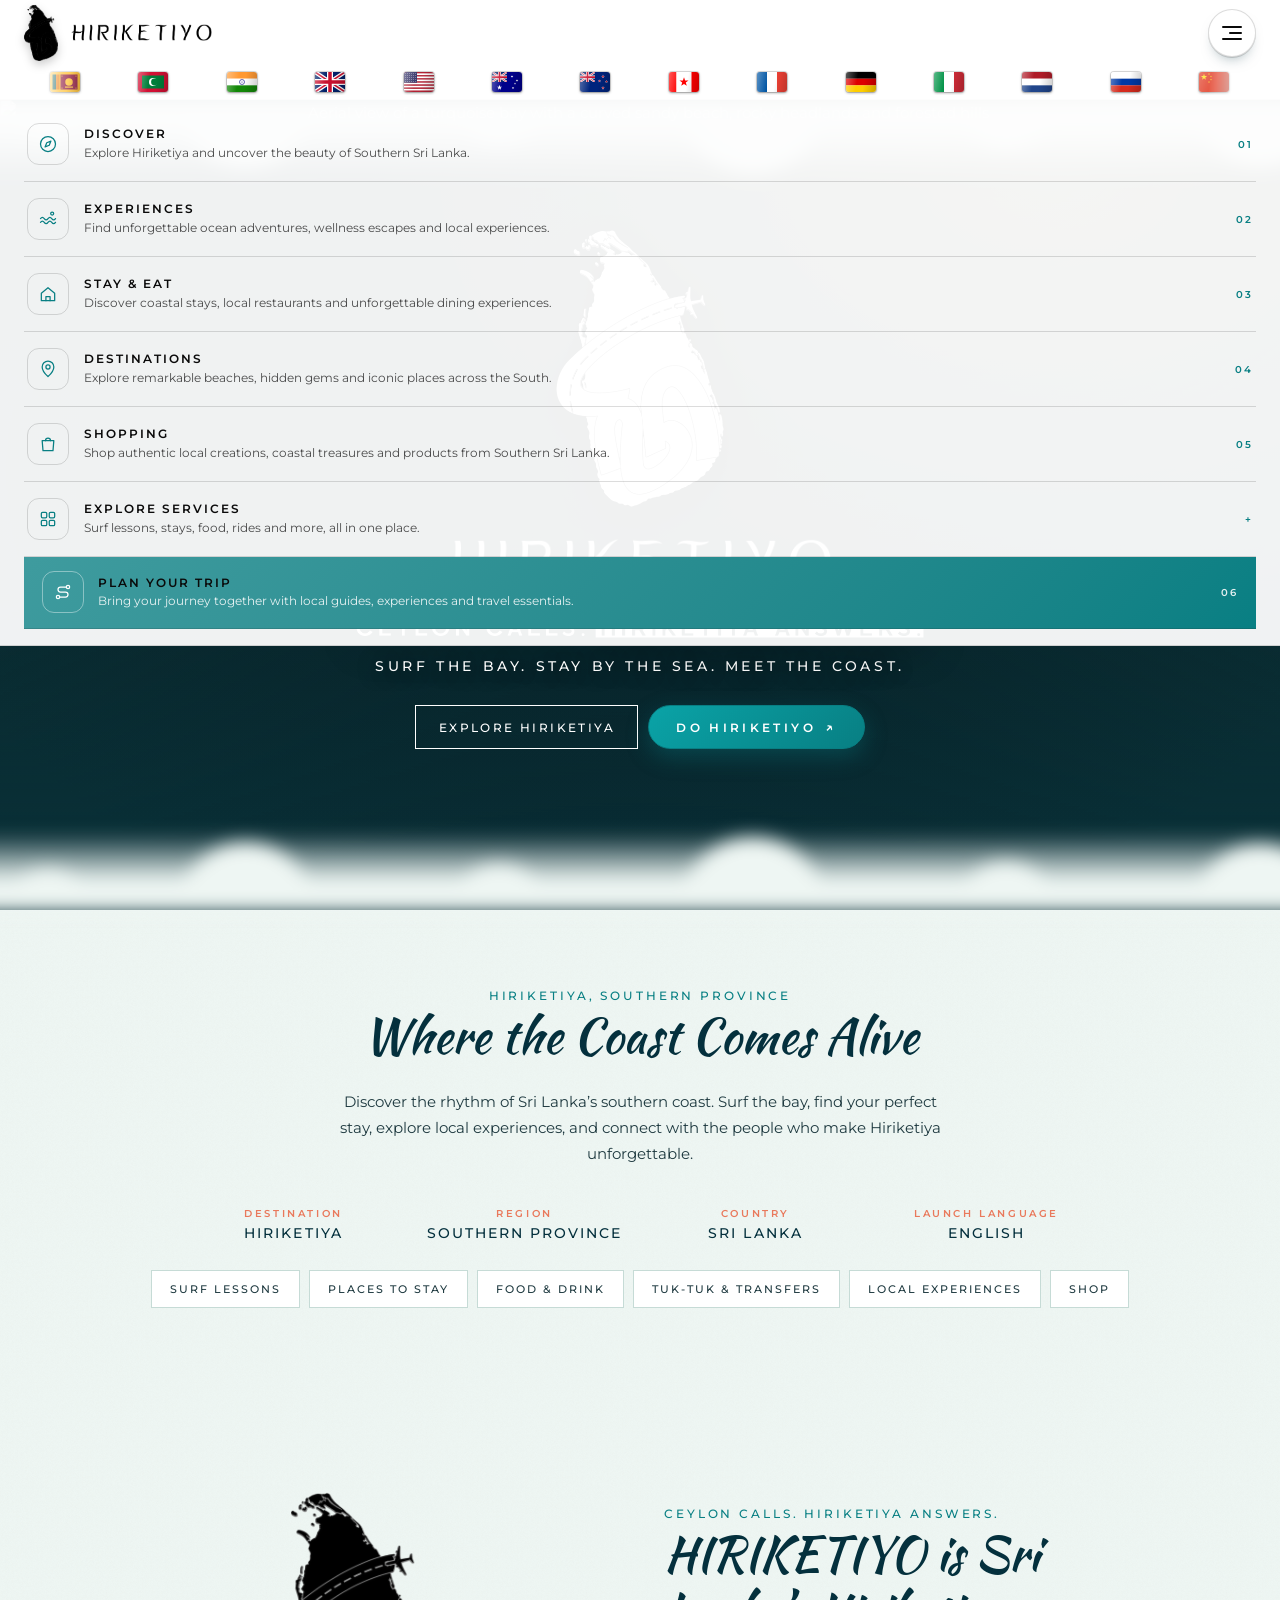
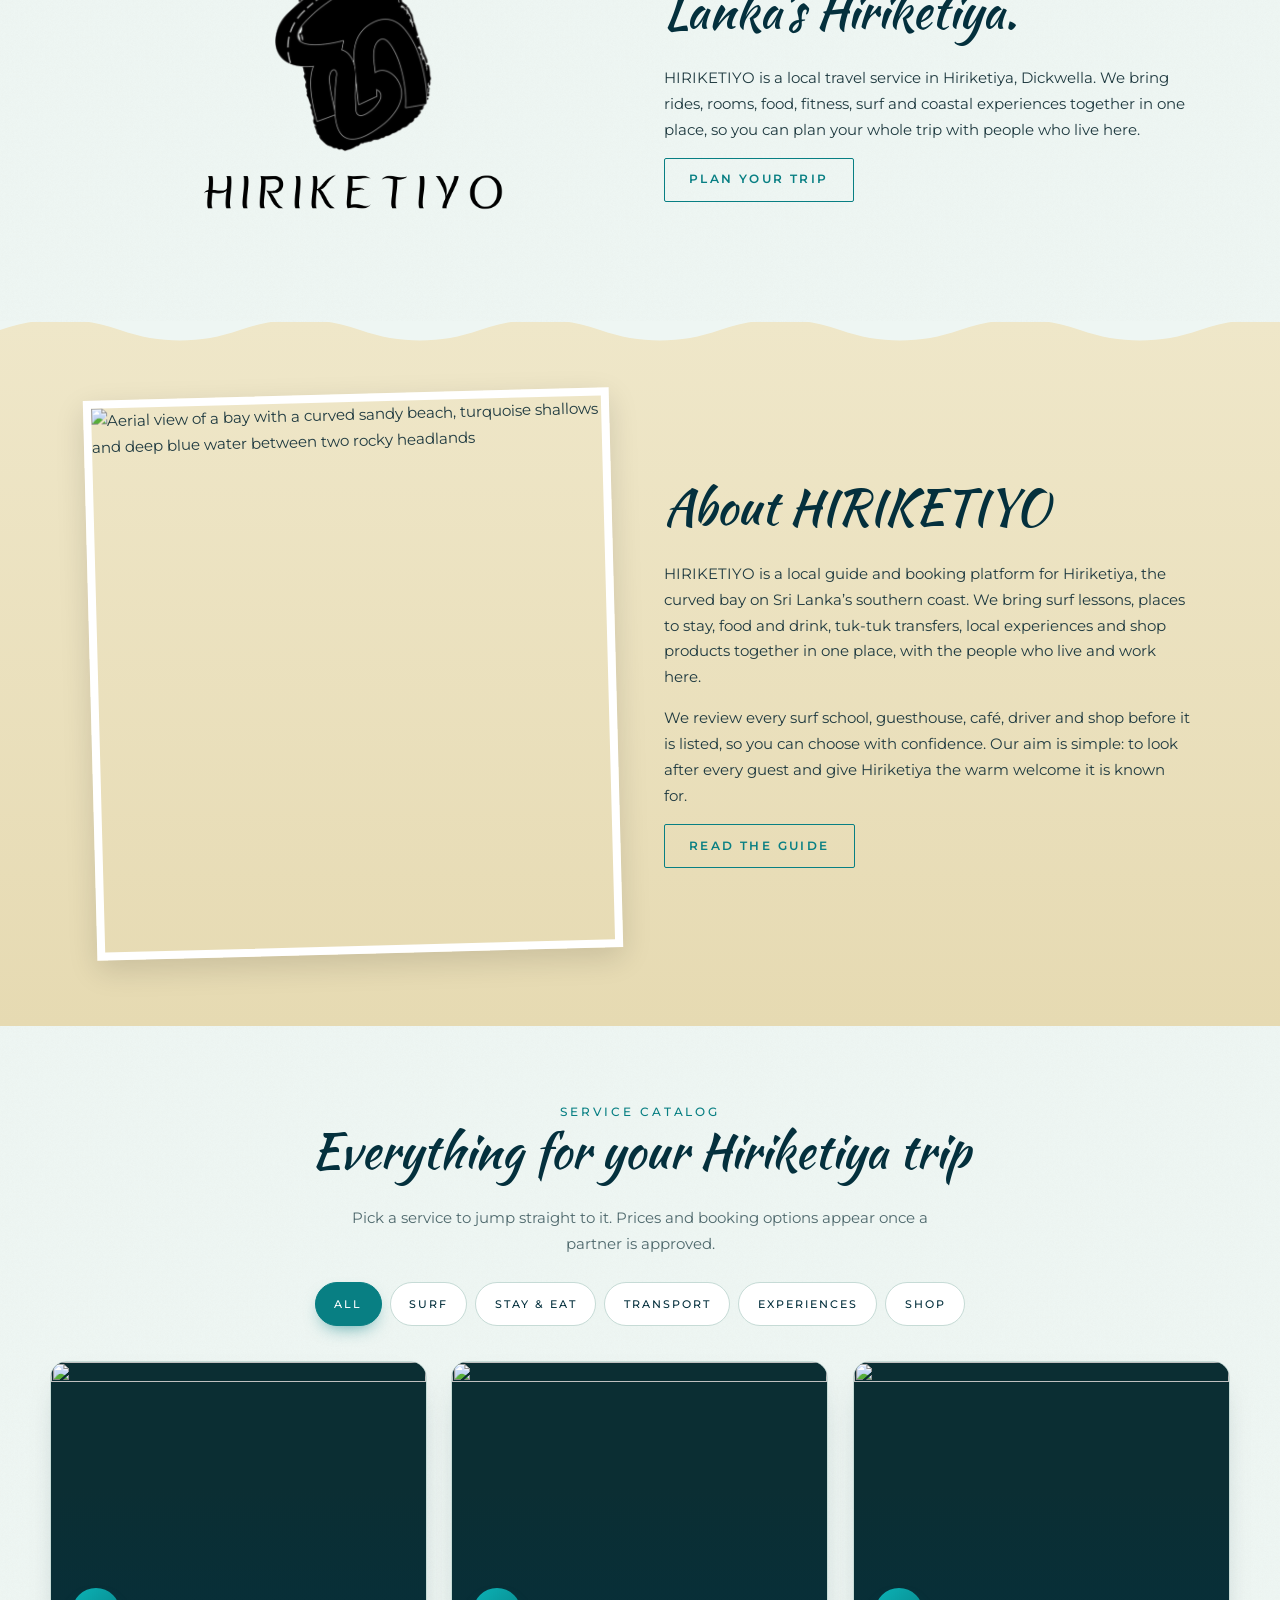
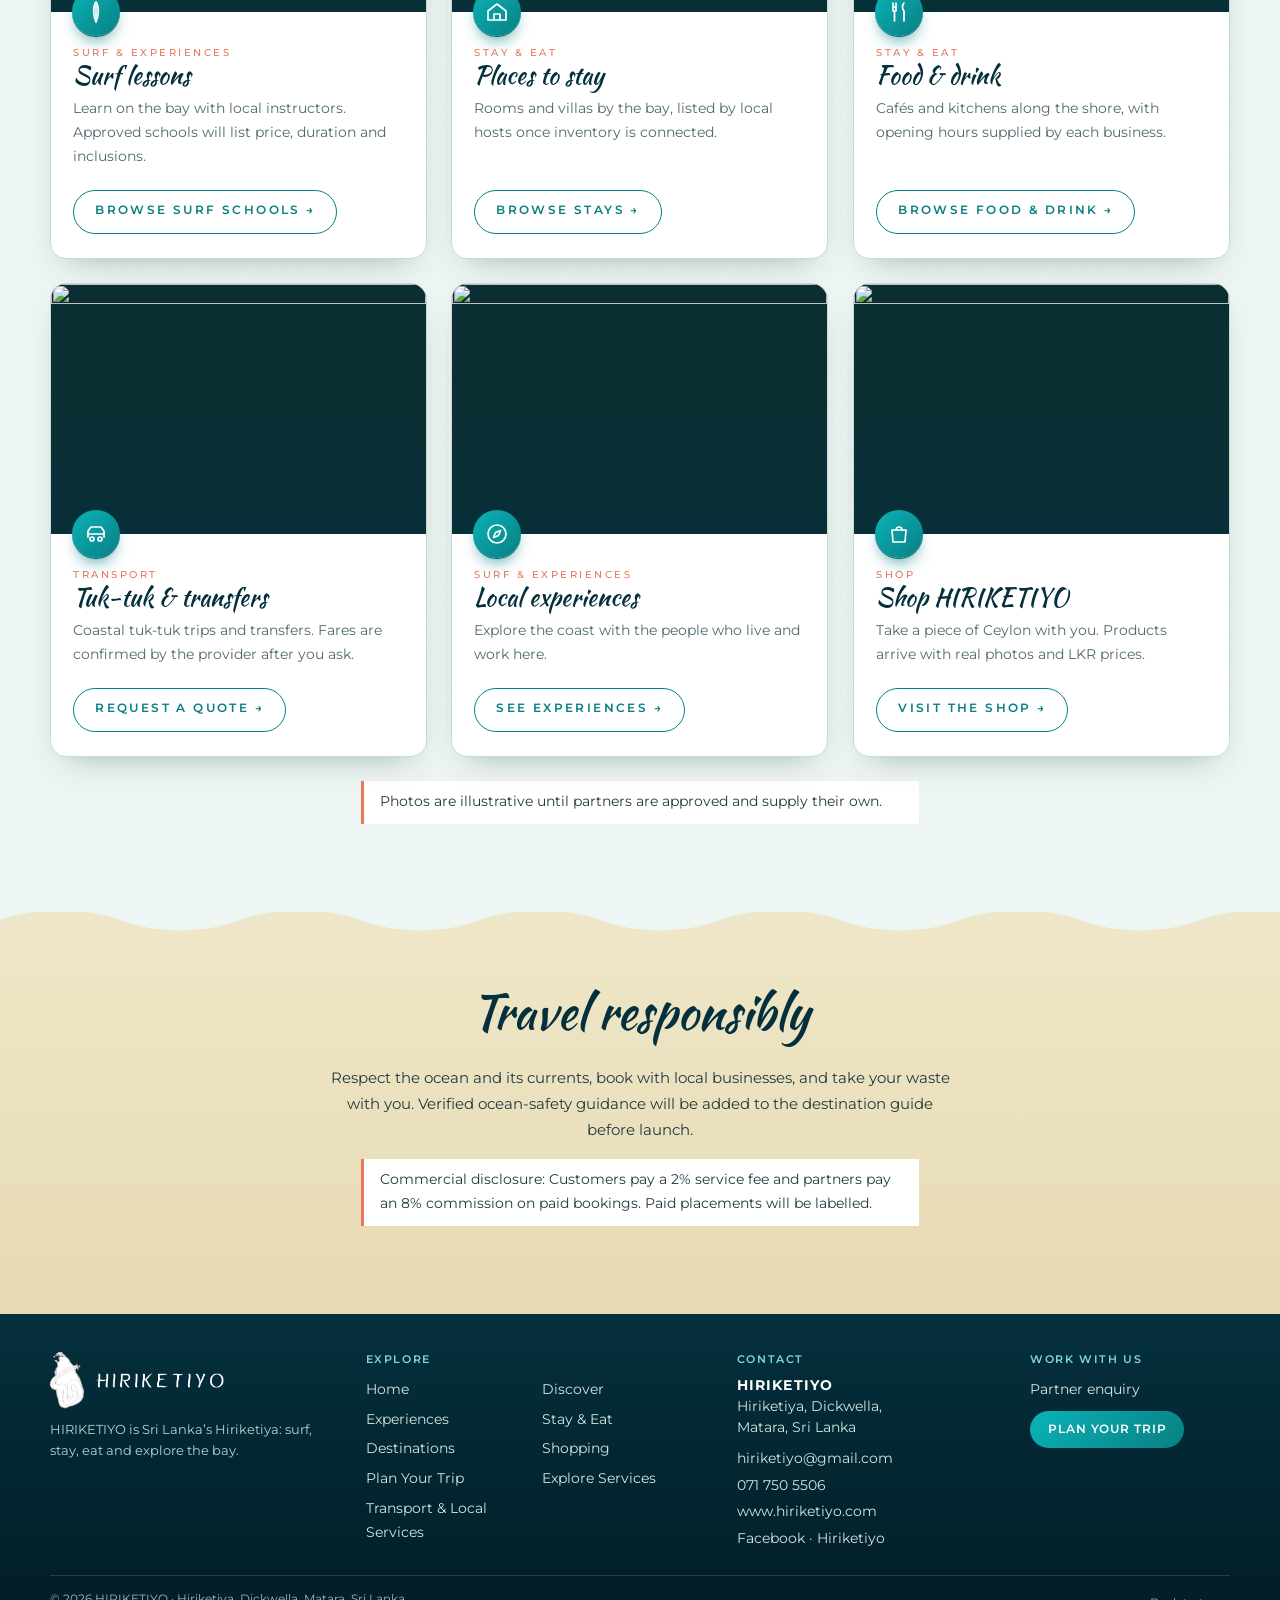
==== commit 7ac99cfb: "Add files via upload" ====
--- a/index.html
+++ b/index.html
@@ -12,9 +12,9 @@
 <body>
 <header class="hd"><nav class="nl" aria-label="Primary"><span class="nw"><a href="#discover" aria-label="Discover" aria-describedby="nt-discover"><svg class="ni" viewBox="0 0 24 24" aria-hidden="true" focusable="false"><circle cx="12" cy="12" r="9"/><path d="M15.5 8.5l-2 5-5 2 2-5z"/></svg><span class="rl" aria-hidden="true"><i>Discover</i><i>Discover</i></span></a><span class="nt" id="nt-discover" role="tooltip"><b>01</b><span class="tx">Explore Hiriketiya and uncover the beauty of Southern Sri Lanka.</span></span></span><span class="nw"><a href="#surf" aria-label="Experiences" aria-describedby="nt-surf"><svg class="ni" viewBox="0 0 24 24" aria-hidden="true" focusable="false"><path d="M3 16q2.25-3 4.5 0t4.5 0 4.5 0 4.5 0"/><path d="M3 11.5q2.25-3 4.5 0t4.5 0 4.5 0 4.5 0"/><circle cx="17" cy="5.5" r="1.8"/></svg><span class="rl" aria-hidden="true"><i>Experiences</i><i>Experiences</i></span></a><span class="nt" id="nt-surf" role="tooltip"><b>02</b><span class="tx">Find unforgettable ocean adventures, wellness escapes and local experiences.</span></span></span><span class="nw"><a href="#stay" aria-label="Stay &amp; Eat" aria-describedby="nt-stay"><svg class="ni" viewBox="0 0 24 24" aria-hidden="true" focusable="false"><path d="M4 11l8-6.5 8 6.5v9H4z"/><path d="M9.5 20v-5h5v5"/></svg><span class="rl" aria-hidden="true"><i>Stay &amp; Eat</i><i>Stay &amp; Eat</i></span></a><span class="nt" id="nt-stay" role="tooltip"><b>03</b><span class="tx">Discover coastal stays, local restaurants and unforgettable dining experiences.</span></span></span></nav>
 <a class="logo hd-lk" href="#home" aria-label="HIRIKETIYO home"><span class="lk "><span class="l3d"><span class="l3d-in"><span class="l3d-sw"><img class="nlogo ex" src="assets/brand-emblem-white.png" alt="" aria-hidden="true" style="--k:4" decoding="async"><img class="nlogo ex" src="assets/brand-emblem-white.png" alt="" aria-hidden="true" style="--k:3" decoding="async"><img class="nlogo ex" src="assets/brand-emblem-white.png" alt="" aria-hidden="true" style="--k:2" decoding="async"><img class="nlogo ex" src="assets/brand-emblem-white.png" alt="" aria-hidden="true" style="--k:1" decoding="async"><img class="nlogo" src="assets/brand-emblem-white.png" width="667" height="1100" alt="HIRIKETIYO emblem" decoding="async"></span></span></span><img class="wmk" src="assets/brand-wordmark-white.png" width="1652" height="198" alt="HIRIKETIYO" decoding="async"></span></a>
-<nav class="nl r" aria-label="Secondary"><span class="nw"><a href="#destinations" aria-label="Destinations" aria-describedby="nt-destinations"><svg class="ni" viewBox="0 0 24 24" aria-hidden="true" focusable="false"><path d="M12 21s7-6.2 7-11.5A7 7 0 0 0 5 9.5C5 14.8 12 21 12 21z"/><circle cx="12" cy="9.5" r="2.5"/></svg><span class="rl" aria-hidden="true"><i>Destinations</i><i>Destinations</i></span></a><span class="nt" id="nt-destinations" role="tooltip"><b>04</b><span class="tx">Explore remarkable beaches, hidden gems and iconic places across the South.</span></span></span><span class="nw"><a href="#shop" aria-label="Shopping" aria-describedby="nt-shop"><svg class="ni" viewBox="0 0 24 24" aria-hidden="true" focusable="false"><path d="M5 8h14l-1 12H6z"/><path d="M9 8a3 3 0 016 0"/></svg><span class="rl" aria-hidden="true"><i>Shopping</i><i>Shopping</i></span></a><span class="nt" id="nt-shop" role="tooltip"><b>05</b><span class="tx">Shop authentic local creations, coastal treasures and products from Southern Sri Lanka.</span></span></span><span class="nw"><a href="#do" class="svcbtn" aria-label="Explore Services" aria-describedby="nt-do"><svg class="ni" viewBox="0 0 24 24" aria-hidden="true" focusable="false"><rect x="4" y="4" width="6.5" height="6.5" rx="1.5"/><rect x="13.5" y="4" width="6.5" height="6.5" rx="1.5"/><rect x="4" y="13.5" width="6.5" height="6.5" rx="1.5"/><rect x="13.5" y="13.5" width="6.5" height="6.5" rx="1.5"/></svg><span class="rl" aria-hidden="true"><i>Explore Services</i><i>Explore Services</i></span></a><span class="nt" id="nt-do" role="tooltip"><b>+</b><span class="tx">Surf lessons, stays, food, rides and more, all in one place.</span></span></span><span class="nw"><a href="#plan" class="cta" aria-label="Plan Your Trip" aria-describedby="nt-plan"><svg class="ni" viewBox="0 0 24 24" aria-hidden="true" focusable="false"><circle cx="6" cy="18" r="2"/><circle cx="18" cy="6" r="2"/><path d="M8 18h7a3 3 0 0 0 0-6H9a3 3 0 0 1 0-6h7"/></svg><span class="rl" aria-hidden="true"><i>Plan Your Trip</i><i>Plan Your Trip</i></span></a><span class="nt" id="nt-plan" role="tooltip"><b>06</b><span class="tx">Bring your journey together with local guides, experiences and travel essentials.</span></span></span></nav>
+<nav class="nl r" aria-label="Secondary"><span class="nw"><a href="#destinations" aria-label="Destinations" aria-describedby="nt-destinations"><svg class="ni" viewBox="0 0 24 24" aria-hidden="true" focusable="false"><path d="M12 21s7-6.2 7-11.5A7 7 0 0 0 5 9.5C5 14.8 12 21 12 21z"/><circle cx="12" cy="9.5" r="2.5"/></svg><span class="rl" aria-hidden="true"><i>Destinations</i><i>Destinations</i></span></a><span class="nt" id="nt-destinations" role="tooltip"><b>04</b><span class="tx">Explore remarkable beaches, hidden gems and iconic places across the South.</span></span></span><span class="nw"><a href="#shop" aria-label="Shopping" aria-describedby="nt-shop"><svg class="ni" viewBox="0 0 24 24" aria-hidden="true" focusable="false"><path d="M5 8h14l-1 12H6z"/><path d="M9 8a3 3 0 016 0"/></svg><span class="rl" aria-hidden="true"><i>Shopping</i><i>Shopping</i></span></a><span class="nt" id="nt-shop" role="tooltip"><b>05</b><span class="tx">Shop authentic local creations, coastal treasures and products from Southern Sri Lanka.</span></span></span><span class="nw"><a href="#services" class="svcbtn" aria-label="Explore Services" aria-describedby="nt-services"><svg class="ni" viewBox="0 0 24 24" aria-hidden="true" focusable="false"><rect x="4" y="4" width="6.5" height="6.5" rx="1.5"/><rect x="13.5" y="4" width="6.5" height="6.5" rx="1.5"/><rect x="4" y="13.5" width="6.5" height="6.5" rx="1.5"/><rect x="13.5" y="13.5" width="6.5" height="6.5" rx="1.5"/></svg><span class="rl" aria-hidden="true"><i>Explore Services</i><i>Explore Services</i></span></a><span class="nt" id="nt-services" role="tooltip"><b>+</b><span class="tx">Surf lessons, stays, food, rides and more, all in one place.</span></span></span><span class="nw"><a href="#plan" class="cta" aria-label="Plan Your Trip" aria-describedby="nt-plan"><svg class="ni" viewBox="0 0 24 24" aria-hidden="true" focusable="false"><circle cx="6" cy="18" r="2"/><circle cx="18" cy="6" r="2"/><path d="M8 18h7a3 3 0 0 0 0-6H9a3 3 0 0 1 0-6h7"/></svg><span class="rl" aria-hidden="true"><i>Plan Your Trip</i><i>Plan Your Trip</i></span></a><span class="nt" id="nt-plan" role="tooltip"><b>06</b><span class="tx">Bring your journey together with local guides, experiences and travel essentials.</span></span></span></nav>
 <button class="menu" aria-label="Menu" aria-expanded="false" onclick="tog()"><span class="bars" aria-hidden="true"><i></i><i></i><i></i></span></button>
-<nav class="mobnav" id="mob" aria-label="Mobile"><a href="#discover"><span class="mi"><svg class="" viewBox="0 0 24 24" aria-hidden="true" focusable="false"><circle cx="12" cy="12" r="9"/><path d="M15.5 8.5l-2 5-5 2 2-5z"/></svg></span><span class="mt"><b>Discover</b><small>Explore Hiriketiya and uncover the beauty of Southern Sri Lanka.</small></span><span class="mn">01</span></a><a href="#surf"><span class="mi"><svg class="" viewBox="0 0 24 24" aria-hidden="true" focusable="false"><path d="M3 16q2.25-3 4.5 0t4.5 0 4.5 0 4.5 0"/><path d="M3 11.5q2.25-3 4.5 0t4.5 0 4.5 0 4.5 0"/><circle cx="17" cy="5.5" r="1.8"/></svg></span><span class="mt"><b>Experiences</b><small>Find unforgettable ocean adventures, wellness escapes and local experiences.</small></span><span class="mn">02</span></a><a href="#stay"><span class="mi"><svg class="" viewBox="0 0 24 24" aria-hidden="true" focusable="false"><path d="M4 11l8-6.5 8 6.5v9H4z"/><path d="M9.5 20v-5h5v5"/></svg></span><span class="mt"><b>Stay &amp; Eat</b><small>Discover coastal stays, local restaurants and unforgettable dining experiences.</small></span><span class="mn">03</span></a><a href="#destinations"><span class="mi"><svg class="" viewBox="0 0 24 24" aria-hidden="true" focusable="false"><path d="M12 21s7-6.2 7-11.5A7 7 0 0 0 5 9.5C5 14.8 12 21 12 21z"/><circle cx="12" cy="9.5" r="2.5"/></svg></span><span class="mt"><b>Destinations</b><small>Explore remarkable beaches, hidden gems and iconic places across the South.</small></span><span class="mn">04</span></a><a href="#shop"><span class="mi"><svg class="" viewBox="0 0 24 24" aria-hidden="true" focusable="false"><path d="M5 8h14l-1 12H6z"/><path d="M9 8a3 3 0 016 0"/></svg></span><span class="mt"><b>Shopping</b><small>Shop authentic local creations, coastal treasures and products from Southern Sri Lanka.</small></span><span class="mn">05</span></a><a href="#do"><span class="mi"><svg class="" viewBox="0 0 24 24" aria-hidden="true" focusable="false"><rect x="4" y="4" width="6.5" height="6.5" rx="1.5"/><rect x="13.5" y="4" width="6.5" height="6.5" rx="1.5"/><rect x="4" y="13.5" width="6.5" height="6.5" rx="1.5"/><rect x="13.5" y="13.5" width="6.5" height="6.5" rx="1.5"/></svg></span><span class="mt"><b>Explore Services</b><small>Surf lessons, stays, food, rides and more, all in one place.</small></span><span class="mn">+</span></a><a href="#plan" class="cta"><span class="mi"><svg class="" viewBox="0 0 24 24" aria-hidden="true" focusable="false"><circle cx="6" cy="18" r="2"/><circle cx="18" cy="6" r="2"/><path d="M8 18h7a3 3 0 0 0 0-6H9a3 3 0 0 1 0-6h7"/></svg></span><span class="mt"><b>Plan Your Trip</b><small>Bring your journey together with local guides, experiences and travel essentials.</small></span><span class="mn">06</span></a></nav></header>
+<nav class="mobnav" id="mob" aria-label="Mobile"><a href="#discover"><span class="mi"><svg class="" viewBox="0 0 24 24" aria-hidden="true" focusable="false"><circle cx="12" cy="12" r="9"/><path d="M15.5 8.5l-2 5-5 2 2-5z"/></svg></span><span class="mt"><b>Discover</b><small>Explore Hiriketiya and uncover the beauty of Southern Sri Lanka.</small></span><span class="mn">01</span></a><a href="#surf"><span class="mi"><svg class="" viewBox="0 0 24 24" aria-hidden="true" focusable="false"><path d="M3 16q2.25-3 4.5 0t4.5 0 4.5 0 4.5 0"/><path d="M3 11.5q2.25-3 4.5 0t4.5 0 4.5 0 4.5 0"/><circle cx="17" cy="5.5" r="1.8"/></svg></span><span class="mt"><b>Experiences</b><small>Find unforgettable ocean adventures, wellness escapes and local experiences.</small></span><span class="mn">02</span></a><a href="#stay"><span class="mi"><svg class="" viewBox="0 0 24 24" aria-hidden="true" focusable="false"><path d="M4 11l8-6.5 8 6.5v9H4z"/><path d="M9.5 20v-5h5v5"/></svg></span><span class="mt"><b>Stay &amp; Eat</b><small>Discover coastal stays, local restaurants and unforgettable dining experiences.</small></span><span class="mn">03</span></a><a href="#destinations"><span class="mi"><svg class="" viewBox="0 0 24 24" aria-hidden="true" focusable="false"><path d="M12 21s7-6.2 7-11.5A7 7 0 0 0 5 9.5C5 14.8 12 21 12 21z"/><circle cx="12" cy="9.5" r="2.5"/></svg></span><span class="mt"><b>Destinations</b><small>Explore remarkable beaches, hidden gems and iconic places across the South.</small></span><span class="mn">04</span></a><a href="#shop"><span class="mi"><svg class="" viewBox="0 0 24 24" aria-hidden="true" focusable="false"><path d="M5 8h14l-1 12H6z"/><path d="M9 8a3 3 0 016 0"/></svg></span><span class="mt"><b>Shopping</b><small>Shop authentic local creations, coastal treasures and products from Southern Sri Lanka.</small></span><span class="mn">05</span></a><a href="#services"><span class="mi"><svg class="" viewBox="0 0 24 24" aria-hidden="true" focusable="false"><rect x="4" y="4" width="6.5" height="6.5" rx="1.5"/><rect x="13.5" y="4" width="6.5" height="6.5" rx="1.5"/><rect x="4" y="13.5" width="6.5" height="6.5" rx="1.5"/><rect x="13.5" y="13.5" width="6.5" height="6.5" rx="1.5"/></svg></span><span class="mt"><b>Explore Services</b><small>Surf lessons, stays, food, rides and more, all in one place.</small></span><span class="mn">+</span></a><a href="#plan" class="cta"><span class="mi"><svg class="" viewBox="0 0 24 24" aria-hidden="true" focusable="false"><circle cx="6" cy="18" r="2"/><circle cx="18" cy="6" r="2"/><path d="M8 18h7a3 3 0 0 0 0-6H9a3 3 0 0 1 0-6h7"/></svg></span><span class="mt"><b>Plan Your Trip</b><small>Bring your journey together with local guides, experiences and travel essentials.</small></span><span class="mn">06</span></a></nav></header>
 <main>
 <div class="page" id="home">
 <div class="hero"><picture class="hero-bg"><source type="image/webp" srcset="assets/hero-1200.webp 1200w, assets/hero-1920.webp 1920w, assets/hero-2560.webp 2560w" sizes="100vw"><img data-slot="hero" src="assets/hero-1920.jpg" srcset="assets/hero-1200.jpg 1200w, assets/hero-1920.jpg 1920w, assets/hero-2560.jpg 2560w" sizes="100vw" width="2560" height="1710" alt="Aerial view of a turquoise bay with a curved sandy beach, rocky headlands and forested hills" fetchpriority="high" decoding="async"></picture><span class="hero-shade" aria-hidden="true"></span><svg class="live" viewBox="0 0 1200 700" preserveAspectRatio="xMidYMid slice" aria-hidden="true"><path class="w w1" d="M-80 470q120-30 240 0t240 0 240 0 240 0 240 0 240 0"/><path class="w w2" d="M-80 530q120-30 240 0t240 0 240 0 240 0 240 0 240 0"/><path class="w w3" d="M-80 590q120-30 240 0t240 0 240 0 240 0 240 0 240 0"/><path class="w w4" d="M-80 650q120-30 240 0t240 0 240 0 240 0 240 0 240 0"/><g id="birds"></g><g class="kite"><path class="str" d="M0 44Q-30 300 -120 560"/><polygon points="0,-34 20,0 0,44" fill="#B59A62"/><polygon points="0,-34 -20,0 0,44" fill="#087F83"/><path class="tail" d="M0 44q-9 16 0 32t0 32 0 32"/></g></svg><div><span class="lk hero-lk"><span class="l3d"><span class="l3d-in"><span class="l3d-sw"><img class="nlogo ex" src="assets/brand-emblem-white.png" alt="" aria-hidden="true" style="--k:8" decoding="async"><img class="nlogo ex" src="assets/brand-emblem-white.png" alt="" aria-hidden="true" style="--k:7" decoding="async"><img class="nlogo ex" src="assets/brand-emblem-white.png" alt="" aria-hidden="true" style="--k:6" decoding="async"><img class="nlogo ex" src="assets/brand-emblem-white.png" alt="" aria-hidden="true" style="--k:5" decoding="async"><img class="nlogo ex" src="assets/brand-emblem-white.png" alt="" aria-hidden="true" style="--k:4" decoding="async"><img class="nlogo ex" src="assets/brand-emblem-white.png" alt="" aria-hidden="true" style="--k:3" decoding="async"><img class="nlogo ex" src="assets/brand-emblem-white.png" alt="" aria-hidden="true" style="--k:2" decoding="async"><img class="nlogo ex" src="assets/brand-emblem-white.png" alt="" aria-hidden="true" style="--k:1" decoding="async"><img class="nlogo" src="assets/brand-emblem-white.png" width="667" height="1100" alt="HIRIKETIYO emblem" decoding="async" fetchpriority="high"></span></span></span><img class="wmk" src="assets/brand-wordmark-white.png" width="1652" height="198" alt="HIRIKETIYO" decoding="async"><img class="slg" src="assets/brand-slogan-white.png" width="1826" height="74" alt="Ceylon calls. Hiriketiya answers." decoding="async"></span><h1 class="sr">Ceylon calls. Hiriketiya answers.</h1><span class="cap">Surf the bay. Stay by the sea. Meet the coast.</span>
@@ -22,17 +22,13 @@
 <section class="c"><div class="in"><span class="cap" style="color:var(--teal)">Hiriketiya, Southern Province</span><h2>Where the Coast Comes Alive</h2>
 <p>Discover the rhythm of Sri Lanka’s southern coast. Surf the bay, find your perfect stay, explore local experiences, and connect with the people who make Hiriketiya unforgettable.</p>
 <div class="facts"><div><b>Destination</b><span>Hiriketiya</span></div><div><b>Region</b><span>Southern Province</span></div><div><b>Country</b><span>Sri Lanka</span></div><div><b>Launch language</b><span>English</span></div></div>
-<div class="cats"><a href="#surf">Surf lessons</a><a href="#stay">Places to stay</a><a href="#stay">Food &amp; drink</a><a href="#transport">Tuk-tuk &amp; transfers</a><a href="#surf">Local experiences</a><a href="#shop">Shop</a></div></div></section>
+<div class="cats"><a href="#surfpartners">Surf lessons</a><a href="#stay">Places to stay</a><a href="#stay">Food &amp; drink</a><a href="#transport">Tuk-tuk &amp; transfers</a><a href="#surf">Local experiences</a><a href="#shop">Shop</a></div></div></section>
 <section class="c"><div class="in split"><div class="lightbox"><span class="lk "><span class="l3d"><span class="l3d-in"><span class="l3d-sw"><img class="nlogo ex" src="assets/brand-emblem-black.png" alt="" aria-hidden="true" style="--k:6" decoding="async"><img class="nlogo ex" src="assets/brand-emblem-black.png" alt="" aria-hidden="true" style="--k:5" decoding="async"><img class="nlogo ex" src="assets/brand-emblem-black.png" alt="" aria-hidden="true" style="--k:4" decoding="async"><img class="nlogo ex" src="assets/brand-emblem-black.png" alt="" aria-hidden="true" style="--k:3" decoding="async"><img class="nlogo ex" src="assets/brand-emblem-black.png" alt="" aria-hidden="true" style="--k:2" decoding="async"><img class="nlogo ex" src="assets/brand-emblem-black.png" alt="" aria-hidden="true" style="--k:1" decoding="async"><img class="nlogo" src="assets/brand-emblem-black.png" width="667" height="1100" alt="HIRIKETIYO emblem" decoding="async"></span></span></span><img class="wmk" src="assets/brand-wordmark-black.png" width="1652" height="198" alt="HIRIKETIYO" decoding="async"></span></div><div style="text-align:left"><span class="cap" style="color:var(--teal)">Ceylon calls. Hiriketiya answers.</span><h2>HIRIKETIYO is Sri Lanka’s Hiriketiya.</h2><p>HIRIKETIYO is a local travel service in Hiriketiya, Dickwella. We bring rides, rooms, food, fitness, surf and coastal experiences together in one place, so you can plan your whole trip with people who live here.</p><a class="btn" href="#plan">Plan your trip</a></div></div></section>
 <section class="sand"><div class="in split"><picture><source type="image/webp" srcset="assets/bay-600.webp 600w, assets/bay-1000.webp 1000w" sizes="(max-width:800px) 100vw, 520px"><img data-slot="bay" class="photo" src="assets/bay-1000.jpg" srcset="assets/bay-600.jpg 600w, assets/bay-1000.jpg 1000w" sizes="(max-width:800px) 100vw, 520px" width="1000" height="1250" loading="lazy" decoding="async" alt="Aerial view of a bay with a curved sandy beach, turquoise shallows and deep blue water between two rocky headlands"></picture><div><h2>About HIRIKETIYO</h2><p>HIRIKETIYO is a local guide and booking platform for Hiriketiya, the curved bay on Sri Lanka’s southern coast. We bring surf lessons, places to stay, food and drink, tuk-tuk transfers, local experiences and shop products together in one place, with the people who live and work here.</p><p>We review every surf school, guesthouse, café, driver and shop before it is listed, so you can choose with confidence. Our aim is simple: to look after every guest and give Hiriketiya the warm welcome it is known for.</p><a class="btn" href="#discover">Read the guide</a></div></div></section>
-<section class="c catalog" id="catalog"><div class="in"><span class="cap" style="color:var(--teal)">Service catalog</span><h2>Everything for your Hiriketiya trip</h2><p class="mut">Pick a service to jump straight to it. Prices and booking options appear once a partner is approved.</p><div class="cat-filter" role="group" aria-label="Filter services"><button type="button" data-k="all" aria-pressed="true">All</button><button type="button" data-k="surf" aria-pressed="false">Surf</button><button type="button" data-k="stay" aria-pressed="false">Stay &amp; Eat</button><button type="button" data-k="ride" aria-pressed="false">Transport</button><button type="button" data-k="exp" aria-pressed="false">Experiences</button><button type="button" data-k="shop" aria-pressed="false">Shop</button></div><div class="svc-grid"><article class="svc" data-c="surf"><div class="im"><img data-slot="svc-surf" src="assets/svc-surf.webp" width="720" height="480" loading="lazy" decoding="async" alt=""></div><div class="body"><span class="ic" aria-hidden="true"><svg viewBox="0 0 24 24" fill="none" stroke="currentColor" stroke-width="1.7" stroke-linecap="round" stroke-linejoin="round"><path d="M12 2c3 4 3 14 0 20-3-6-3-16 0-20z"/><path d="M12 5v14"/></svg></span><span class="cap tg">Surf & Experiences</span><h3>Surf lessons</h3><p class="mut">Learn on the bay with local instructors. Approved schools will list price, duration and inclusions.</p><a class="btn" href="#surf">Browse surf schools <span aria-hidden="true">→</span></a></div></article><article class="svc" data-c="stay"><div class="im"><img data-slot="svc-stay" src="assets/svc-stay.webp" width="720" height="480" loading="lazy" decoding="async" alt=""></div><div class="body"><span class="ic" aria-hidden="true"><svg viewBox="0 0 24 24" fill="none" stroke="currentColor" stroke-width="1.7" stroke-linecap="round" stroke-linejoin="round"><path d="M3 11l9-7 9 7v9H3z"/><path d="M9 20v-6h6v6"/></svg></span><span class="cap tg">Stay & Eat</span><h3>Places to stay</h3><p class="mut">Rooms and villas by the bay, listed by local hosts once inventory is connected.</p><a class="btn" href="#stay">Browse stays <span aria-hidden="true">→</span></a></div></article><article class="svc" data-c="stay"><div class="im"><img data-slot="svc-food" src="assets/svc-food.webp" width="720" height="480" loading="lazy" decoding="async" alt=""></div><div class="body"><span class="ic" aria-hidden="true"><svg viewBox="0 0 24 24" fill="none" stroke="currentColor" stroke-width="1.7" stroke-linecap="round" stroke-linejoin="round"><path d="M6 3v8M9 3v8M6 7h3M7.5 11v10M17 3c-2 2-2 6 0 8v10"/></svg></span><span class="cap tg">Stay & Eat</span><h3>Food & drink</h3><p class="mut">Cafés and kitchens along the shore, with opening hours supplied by each business.</p><a class="btn" href="#stay">Browse food & drink <span aria-hidden="true">→</span></a></div></article><article class="svc" data-c="ride"><div class="im"><img data-slot="svc-ride" src="assets/svc-ride.webp" width="720" height="480" loading="lazy" decoding="async" alt=""></div><div class="body"><span class="ic" aria-hidden="true"><svg viewBox="0 0 24 24" fill="none" stroke="currentColor" stroke-width="1.7" stroke-linecap="round" stroke-linejoin="round"><path d="M4 15V9l3-4h10l3 4v6"/><circle cx="8" cy="17" r="2"/><circle cx="16" cy="17" r="2"/><path d="M4 12h16"/></svg></span><span class="cap tg">Transport</span><h3>Tuk-tuk & transfers</h3><p class="mut">Coastal tuk-tuk trips and transfers. Fares are confirmed by the provider after you ask.</p><a class="btn" href="#transport">Request a quote <span aria-hidden="true">→</span></a></div></article><article class="svc" data-c="exp"><div class="im"><img data-slot="svc-exp" src="assets/svc-exp.webp" width="720" height="480" loading="lazy" decoding="async" alt=""></div><div class="body"><span class="ic" aria-hidden="true"><svg viewBox="0 0 24 24" fill="none" stroke="currentColor" stroke-width="1.7" stroke-linecap="round" stroke-linejoin="round"><circle cx="12" cy="12" r="9"/><path d="M15.5 8.5l-2 5-5 2 2-5z"/></svg></span><span class="cap tg">Surf & Experiences</span><h3>Local experiences</h3><p class="mut">Explore the coast with the people who live and work here.</p><a class="btn" href="#surf">See experiences <span aria-hidden="true">→</span></a></div></article><article class="svc" data-c="shop"><div class="im"><img data-slot="svc-shop" src="assets/svc-shop.webp" width="720" height="480" loading="lazy" decoding="async" alt=""></div><div class="body"><span class="ic" aria-hidden="true"><svg viewBox="0 0 24 24" fill="none" stroke="currentColor" stroke-width="1.7" stroke-linecap="round" stroke-linejoin="round"><path d="M5 8h14l-1 12H6z"/><path d="M9 8a3 3 0 016 0"/></svg></span><span class="cap tg">Shop</span><h3>Shop HIRIKETIYO</h3><p class="mut">Take a piece of Ceylon with you. Products arrive with real photos and LKR prices.</p><a class="btn" href="#shop">Visit the shop <span aria-hidden="true">→</span></a></div></article></div><p class="note" style="margin-inline:auto;text-align:left">Photos are illustrative until partners are approved and supply their own.</p></div></section>
+<section class="c catalog" id="catalog"><div class="in"><span class="cap" style="color:var(--teal)">Service catalog</span><h2>Everything for your Hiriketiya trip</h2><p class="mut">Pick a service to jump straight to it. Prices and booking options appear once a partner is approved.</p><div class="cat-filter" role="group" aria-label="Filter services"><button type="button" data-k="all" aria-pressed="true">All</button><button type="button" data-k="surf" aria-pressed="false">Surf</button><button type="button" data-k="stay" aria-pressed="false">Stay &amp; Eat</button><button type="button" data-k="ride" aria-pressed="false">Transport</button><button type="button" data-k="exp" aria-pressed="false">Experiences</button><button type="button" data-k="shop" aria-pressed="false">Shop</button></div><div class="svc-grid"><article class="svc" data-c="surf"><div class="im"><img data-slot="svc-surf" src="assets/svc-surf.webp" width="720" height="480" loading="lazy" decoding="async" alt=""></div><div class="body"><span class="ic" aria-hidden="true"><svg viewBox="0 0 24 24" fill="none" stroke="currentColor" stroke-width="1.7" stroke-linecap="round" stroke-linejoin="round"><path d="M12 2c3 4 3 14 0 20-3-6-3-16 0-20z"/><path d="M12 5v14"/></svg></span><span class="cap tg">Surf & Experiences</span><h3>Surf lessons</h3><p class="mut">Learn on the bay with local instructors. Approved schools will list price, duration and inclusions.</p><a class="btn" href="#surfpartners">Browse surf schools <span aria-hidden="true">→</span></a></div></article><article class="svc" data-c="stay"><div class="im"><img data-slot="svc-stay" src="assets/svc-stay.webp" width="720" height="480" loading="lazy" decoding="async" alt=""></div><div class="body"><span class="ic" aria-hidden="true"><svg viewBox="0 0 24 24" fill="none" stroke="currentColor" stroke-width="1.7" stroke-linecap="round" stroke-linejoin="round"><path d="M3 11l9-7 9 7v9H3z"/><path d="M9 20v-6h6v6"/></svg></span><span class="cap tg">Stay & Eat</span><h3>Places to stay</h3><p class="mut">Rooms and villas by the bay, listed by local hosts once inventory is connected.</p><a class="btn" href="#stay">Browse stays <span aria-hidden="true">→</span></a></div></article><article class="svc" data-c="stay"><div class="im"><img data-slot="svc-food" src="assets/svc-food.webp" width="720" height="480" loading="lazy" decoding="async" alt=""></div><div class="body"><span class="ic" aria-hidden="true"><svg viewBox="0 0 24 24" fill="none" stroke="currentColor" stroke-width="1.7" stroke-linecap="round" stroke-linejoin="round"><path d="M6 3v8M9 3v8M6 7h3M7.5 11v10M17 3c-2 2-2 6 0 8v10"/></svg></span><span class="cap tg">Stay & Eat</span><h3>Food & drink</h3><p class="mut">Cafés and kitchens along the shore, with opening hours supplied by each business.</p><a class="btn" href="#stay">Browse food & drink <span aria-hidden="true">→</span></a></div></article><article class="svc" data-c="ride"><div class="im"><img data-slot="svc-ride" src="assets/svc-ride.webp" width="720" height="480" loading="lazy" decoding="async" alt=""></div><div class="body"><span class="ic" aria-hidden="true"><svg viewBox="0 0 24 24" fill="none" stroke="currentColor" stroke-width="1.7" stroke-linecap="round" stroke-linejoin="round"><path d="M4 15V9l3-4h10l3 4v6"/><circle cx="8" cy="17" r="2"/><circle cx="16" cy="17" r="2"/><path d="M4 12h16"/></svg></span><span class="cap tg">Transport</span><h3>Tuk-tuk & transfers</h3><p class="mut">Coastal tuk-tuk trips and transfers. Fares are confirmed by the provider after you ask.</p><a class="btn" href="#transport">Request a quote <span aria-hidden="true">→</span></a></div></article><article class="svc" data-c="exp"><div class="im"><img data-slot="svc-exp" src="assets/svc-exp.webp" width="720" height="480" loading="lazy" decoding="async" alt=""></div><div class="body"><span class="ic" aria-hidden="true"><svg viewBox="0 0 24 24" fill="none" stroke="currentColor" stroke-width="1.7" stroke-linecap="round" stroke-linejoin="round"><circle cx="12" cy="12" r="9"/><path d="M15.5 8.5l-2 5-5 2 2-5z"/></svg></span><span class="cap tg">Surf & Experiences</span><h3>Local experiences</h3><p class="mut">Explore the coast with the people who live and work here.</p><a class="btn" href="#surf">See experiences <span aria-hidden="true">→</span></a></div></article><article class="svc" data-c="shop"><div class="im"><img data-slot="svc-shop" src="assets/svc-shop.webp" width="720" height="480" loading="lazy" decoding="async" alt=""></div><div class="body"><span class="ic" aria-hidden="true"><svg viewBox="0 0 24 24" fill="none" stroke="currentColor" stroke-width="1.7" stroke-linecap="round" stroke-linejoin="round"><path d="M5 8h14l-1 12H6z"/><path d="M9 8a3 3 0 016 0"/></svg></span><span class="cap tg">Shop</span><h3>Shop HIRIKETIYO</h3><p class="mut">Take a piece of Ceylon with you. Products arrive with real photos and LKR prices.</p><a class="btn" href="#shop">Visit the shop <span aria-hidden="true">→</span></a></div></article></div><p class="note" style="margin-inline:auto;text-align:left">Photos are illustrative until partners are approved and supply their own.</p></div></section>
 <section class="sand c"><div class="in"><h2>Travel responsibly</h2><p>Respect the ocean and its currents, book with local businesses, and take your waste with you. Verified ocean-safety guidance will be added to the destination guide before launch.</p><p class="note" style="margin-inline:auto;text-align:left">Commercial disclosure: Customers pay a 2% service fee and partners pay an 8% commission on paid bookings. Paid placements will be labelled.</p></div></section>
 </div>
-<div class="page" id="do"><section class="dhero dohero"><img data-slot="do-hero" width="1920" height="1080" decoding="async" alt="Surfers and boats on the bay at Hiriketiya"><span class="cap" style="color:#fff">Experience marketplace</span><h1>Explore Services</h1><p class="do-tag">Discover More. Experience Everything.</p><p class="do-desc">From ocean adventures to authentic local experiences, discover the best things to do in Hiriketiya. Connect with local experts, explore new experiences and make every moment unforgettable.</p><div class="do-cta"><a class="box s" href="#do-cats" data-go="do-cats">EXPLORE EXPERIENCES</a><a class="box" href="#partner">BECOME A LOCAL PARTNER</a></div></section><section class="xs" id="do-catalog"><div class="in"><span class="cap" style="color:var(--teal)">Services</span><h2>Everything you need in Hiriketiya</h2><p class="mut">From surf lessons to airport transfers.</p><div class="xs-g"><div class="xs-h"><h3>On the water</h3><p class="mut">Learn, ride and explore the bay.</p></div><div class="xs-grid"><a class="xs-card" href="#surf"><span class="xs-ic"><svg viewBox="0 0 24 24" fill="none" stroke="currentColor" stroke-width="1.7" stroke-linecap="round" stroke-linejoin="round" aria-hidden="true" focusable="false"><path d="M12 2c3 4 3 14 0 20-3-6-3-16 0-20z"/><path d="M12 5v14"/></svg></span><span class="xs-t"><b>Surf Lessons</b><span>Beginner to advanced coaching with local instructors.</span></span></a><a class="xs-card" href="#surf"><span class="xs-ic"><svg viewBox="0 0 24 24" fill="none" stroke="currentColor" stroke-width="1.7" stroke-linecap="round" stroke-linejoin="round" aria-hidden="true" focusable="false"><path d="M5 19L19 5"/><path d="M4 20c-1-3 1-8 6-12s9-5 12-4c1 3 0 8-4 12s-9 7-14 4z"/></svg></span><span class="xs-t"><b>Surfboard Rentals</b><span>Hire a board by the hour, day or week.</span></span></a><a class="xs-card" href="#surf"><span class="xs-ic"><svg viewBox="0 0 24 24" fill="none" stroke="currentColor" stroke-width="1.7" stroke-linecap="round" stroke-linejoin="round" aria-hidden="true" focusable="false"><path d="M3 15h18l-2.5 4h-13z"/><path d="M12 3v12"/><path d="M12 4l6 8h-6"/></svg></span><span class="xs-t"><b>Boat Trips &amp; Adventures</b><span>Fishing trips, snorkelling and coast cruises.</span></span></a></div></div>
-<div class="xs-g"><div class="xs-h"><h3>Getting around</h3><p class="mut">Move between the bay, the airport and the coast.</p></div><div class="xs-grid"><a class="xs-card" href="#transport"><span class="xs-ic"><svg viewBox="0 0 24 24" fill="none" stroke="currentColor" stroke-width="1.7" stroke-linecap="round" stroke-linejoin="round" aria-hidden="true" focusable="false"><path d="M4 16V9a2 2 0 012-2h8l3 4h2a1 1 0 011 1v4"/><circle cx="7" cy="17" r="2"/><circle cx="17" cy="17" r="2"/><path d="M9 17h6"/></svg></span><span class="xs-t"><b>Tuk Tuk Hire</b><span>Short rides or a full day with a local driver.</span></span></a><a class="xs-card" href="#transport"><span class="xs-ic"><svg viewBox="0 0 24 24" fill="none" stroke="currentColor" stroke-width="1.7" stroke-linecap="round" stroke-linejoin="round" aria-hidden="true" focusable="false"><circle cx="6" cy="16" r="3.5"/><circle cx="18" cy="16" r="3.5"/><path d="M6 16l4-8h5l3 8"/><path d="M10 8l3 8"/></svg></span><span class="xs-t"><b>Bike Rentals</b><span>Scooters and bicycles for self-guided days.</span></span></a><a class="xs-card" href="#transport"><span class="xs-ic"><svg viewBox="0 0 24 24" fill="none" stroke="currentColor" stroke-width="1.7" stroke-linecap="round" stroke-linejoin="round" aria-hidden="true" focusable="false"><path d="M4 16v-4l2-5h12l2 5v4z"/><circle cx="7.5" cy="16.5" r="1.8"/><circle cx="16.5" cy="16.5" r="1.8"/><path d="M4 12h16"/></svg></span><span class="xs-t"><b>Car &amp; Vehicle Rentals</b><span>Cars and vans, with or without a driver.</span></span></a><a class="xs-card" href="#transport"><span class="xs-ic"><svg viewBox="0 0 24 24" fill="none" stroke="currentColor" stroke-width="1.7" stroke-linecap="round" stroke-linejoin="round" aria-hidden="true" focusable="false"><path d="M21 4L3 11l6 2 2 6z"/><path d="M9 13l5-5"/></svg></span><span class="xs-t"><b>Airport Transfers</b><span>Pick-up from Colombo and Mattala airports.</span></span></a><a class="xs-card" href="#transport"><span class="xs-ic"><svg viewBox="0 0 24 24" fill="none" stroke="currentColor" stroke-width="1.7" stroke-linecap="round" stroke-linejoin="round" aria-hidden="true" focusable="false"><path d="M9 5h6l1 2H8z"/><path d="M4 17v-6l2-4h12l2 4v6z"/><circle cx="7.5" cy="17" r="1.6"/><circle cx="16.5" cy="17" r="1.6"/></svg></span><span class="xs-t"><b>Taxi &amp; Private Transport</b><span>Door-to-door rides for you or your group.</span></span></a></div></div>
-<div class="xs-g"><div class="xs-h"><h3>Body and table</h3><p class="mut">Move, unwind and eat well.</p></div><div class="xs-grid"><a class="xs-card" href="#surf"><span class="xs-ic"><svg viewBox="0 0 24 24" fill="none" stroke="currentColor" stroke-width="1.7" stroke-linecap="round" stroke-linejoin="round" aria-hidden="true" focusable="false"><circle cx="12" cy="5" r="2"/><path d="M12 8v5"/><path d="M5 11l7 2 7-2"/><path d="M8 20l4-7 4 7"/></svg></span><span class="xs-t"><b>Yoga &amp; Wellness</b><span>Classes, massage and quiet time by the sea.</span></span></a><a class="xs-card" href="#surf"><span class="xs-ic"><svg viewBox="0 0 24 24" fill="none" stroke="currentColor" stroke-width="1.7" stroke-linecap="round" stroke-linejoin="round" aria-hidden="true" focusable="false"><path d="M3 9v6M6 7v10M18 7v10M21 9v6"/><path d="M6 12h12"/></svg></span><span class="xs-t"><b>Fitness &amp; Gym</b><span>Day passes, trainers and beach workouts.</span></span></a><a class="xs-card" href="#stay"><span class="xs-ic"><svg viewBox="0 0 24 24" fill="none" stroke="currentColor" stroke-width="1.7" stroke-linecap="round" stroke-linejoin="round" aria-hidden="true" focusable="false"><path d="M7 3v8M5 3v5a2 2 0 004 0V3"/><path d="M7 11v10"/><path d="M17 3c-2 2-2 8 0 9v9"/></svg></span><span class="xs-t"><b>Food &amp; Dining</b><span>Rice and curry, seafood, cafés and vegan kitchens.</span></span></a></div></div>
-<div class="xs-g"><div class="xs-h"><h3>Local experiences</h3><p class="mut">See the south with the people who live here.</p></div><div class="xs-grid"><a class="xs-card" href="#surf"><span class="xs-ic"><svg viewBox="0 0 24 24" fill="none" stroke="currentColor" stroke-width="1.7" stroke-linecap="round" stroke-linejoin="round" aria-hidden="true" focusable="false"><path d="M12 21s7-6.2 7-11.5A7 7 0 0 0 5 9.5C5 14.8 12 21 12 21z"/><circle cx="12" cy="9.5" r="2.5"/></svg></span><span class="xs-t"><b>Local Tours &amp; Guides</b><span>Temples, wildlife, villages and hidden beaches.</span></span></a><a class="xs-card" href="#surf"><span class="xs-ic"><svg viewBox="0 0 24 24" fill="none" stroke="currentColor" stroke-width="1.7" stroke-linecap="round" stroke-linejoin="round" aria-hidden="true" focusable="false"><path d="M4 8h3l2-3h6l2 3h3v11H4z"/><circle cx="12" cy="13" r="3.5"/></svg></span><span class="xs-t"><b>Photography Services</b><span>Surf shoots, portraits and sunrise sessions.</span></span></a><a class="xs-card" href="https://wa.me/94717505506?text=Hi%20HIRIKETIYO%2C%20I%20need%20help%20with%20a%20local%20service." target="_blank" rel="noopener"><span class="xs-ic"><svg viewBox="0 0 24 24" fill="none" stroke="currentColor" stroke-width="1.7" stroke-linecap="round" stroke-linejoin="round" aria-hidden="true" focusable="false"><circle cx="6" cy="12" r="1.6"/><circle cx="12" cy="12" r="1.6"/><circle cx="18" cy="12" r="1.6"/></svg></span><span class="xs-t"><b>Other Local Services</b><span>Not listed here? Ask us and we will find a local who can help.</span></span></a></div></div>
-<p class="note xs-note">Prices, availability and pick-up times are confirmed by each provider. Approved partners will appear here as they join.</p><p class="c"><a class="btn" href="#partner">Offer a service as a partner</a></p></div></section><section class="c docats" id="do-cats"><div class="in"><span class="cap" style="color:var(--teal)">Eight ways to do Hiriketiya</span><h2>Choose your experience</h2><p class="mut">Experiences, activities and rentals from local providers. Only services with approved providers are listed. Food and stays are in Stay &amp; Eat, transport is in Transport, products are in Shop.</p><div class="dgrid"><button type="button" class="dcat rv" data-cat="surf" aria-pressed="false"><span class="im"><img data-slot="do-surf" width="640" height="480" loading="lazy" decoding="async" alt="Surf &amp; Ocean"><span class="dcph" aria-hidden="true"><svg viewBox="0 0 24 24" fill="none" stroke="currentColor" stroke-width="1.6" stroke-linecap="round" stroke-linejoin="round"><path d="M2 15c3-4 5-4 8 0s5 4 8 0 3-2 4-2M2 20c3-4 5-4 8 0s5 4 8 0 3-2 4-2"/></svg></span><span class="dn">01</span></span><span class="bd"><h3>Surf &amp; Ocean</h3><p>Lessons, coaching, rentals and time on the water.</p><span class="dcnt" data-c="surf"></span></span></button><button type="button" class="dcat rv" data-cat="wellness" aria-pressed="false"><span class="im"><img data-slot="do-wellness" width="640" height="480" loading="lazy" decoding="async" alt="Wellness &amp; Fitness"><span class="dcph" aria-hidden="true"><svg viewBox="0 0 24 24" fill="none" stroke="currentColor" stroke-width="1.6" stroke-linecap="round" stroke-linejoin="round"><path d="M12 20c-4 0-7-3-7-7 4 0 7 3 7 7zM12 20c4 0 7-3 7-7-4 0-7 3-7 7zM12 4c2 3 2 7 0 11-2-4-2-8 0-11z"/></svg></span><span class="dn">02</span></span><span class="bd"><h3>Wellness &amp; Fitness</h3><p>Yoga, training, meditation and breathwork.</p><span class="dcnt" data-c="wellness"></span></span></button><button type="button" class="dcat rv" data-cat="food" aria-pressed="false"><span class="im"><img data-slot="do-food" width="640" height="480" loading="lazy" decoding="async" alt="Food &amp; Culinary"><span class="dcph" aria-hidden="true"><svg viewBox="0 0 24 24" fill="none" stroke="currentColor" stroke-width="1.6" stroke-linecap="round" stroke-linejoin="round"><path d="M4 12h16a8 8 0 01-16 0zM8 5c0 2 2 2 2 5M13 4c0 2 2 2 2 6"/></svg></span><span class="dn">03</span></span><span class="bd"><h3>Food &amp; Culinary</h3><p>Cooking classes, seafood and local food tours.</p><span class="dcnt" data-c="food"></span></span></button><button type="button" class="dcat rv" data-cat="tours" aria-pressed="false"><span class="im"><img data-slot="do-tours" width="640" height="480" loading="lazy" decoding="async" alt="Tours &amp; Adventures"><span class="dcph" aria-hidden="true"><svg viewBox="0 0 24 24" fill="none" stroke="currentColor" stroke-width="1.6" stroke-linecap="round" stroke-linejoin="round"><path d="M12 21s7-6.2 7-11.5A7 7 0 0 0 5 9.5C5 14.8 12 21 12 21zM12 12a2.5 2.5 0 100-5 2.5 2.5 0 000 5z"/></svg></span><span class="dn">04</span></span><span class="bd"><h3>Tours &amp; Adventures</h3><p>Coastal tours, villages, culture and wildlife.</p><span class="dcnt" data-c="tours"></span></span></button><button type="button" class="dcat rv" data-cat="spa" aria-pressed="false"><span class="im"><img data-slot="do-spa" width="640" height="480" loading="lazy" decoding="async" alt="Spa &amp; Relaxation"><span class="dcph" aria-hidden="true"><svg viewBox="0 0 24 24" fill="none" stroke="currentColor" stroke-width="1.6" stroke-linecap="round" stroke-linejoin="round"><path d="M12 3c3 4 6 7 6 10a6 6 0 01-12 0c0-3 3-6 6-10z"/></svg></span><span class="dn">05</span></span><span class="bd"><h3>Spa &amp; Relaxation</h3><p>Ayurveda, massage and wellness packages.</p><span class="dcnt" data-c="spa"></span></span></button><button type="button" class="dcat rv" data-cat="rentals" aria-pressed="false"><span class="im"><img data-slot="do-rentals" width="640" height="480" loading="lazy" decoding="async" alt="Rentals &amp; Equipment"><span class="dcph" aria-hidden="true"><svg viewBox="0 0 24 24" fill="none" stroke="currentColor" stroke-width="1.6" stroke-linecap="round" stroke-linejoin="round"><path d="M6 20a3.5 3.5 0 100-7 3.5 3.5 0 000 7zM18 20a3.5 3.5 0 100-7 3.5 3.5 0 000 7zM6 16.5l4-8h5l3 8M10 8.5H8"/></svg></span><span class="dn">06</span></span><span class="bd"><h3>Rentals &amp; Equipment</h3><p>Bikes, scooters, cars and gear.</p><span class="dcnt" data-c="rentals"></span></span></button><button type="button" class="dcat rv" data-cat="creative" aria-pressed="false"><span class="im"><img data-slot="do-creative" width="640" height="480" loading="lazy" decoding="async" alt="Creative &amp; Lifestyle"><span class="dcph" aria-hidden="true"><svg viewBox="0 0 24 24" fill="none" stroke="currentColor" stroke-width="1.6" stroke-linecap="round" stroke-linejoin="round"><path d="M4 8h3l2-3h6l2 3h3v11H4zM12 17a3.5 3.5 0 100-7 3.5 3.5 0 000 7z"/></svg></span><span class="dn">07</span></span><span class="bd"><h3>Creative &amp; Lifestyle</h3><p>Photography, sunsets, art and craft.</p><span class="dcnt" data-c="creative"></span></span></button><button type="button" class="dcat rv" data-cat="events" aria-pressed="false"><span class="im"><img data-slot="do-events" width="640" height="480" loading="lazy" decoding="async" alt="Events &amp; Special Experiences"><span class="dcph" aria-hidden="true"><svg viewBox="0 0 24 24" fill="none" stroke="currentColor" stroke-width="1.6" stroke-linecap="round" stroke-linejoin="round"><path d="M9 18V6l10-2v12M9 18a3 3 0 11-6 0 3 3 0 016 0zM19 16a3 3 0 11-6 0 3 3 0 016 0z"/></svg></span><span class="dn">08</span></span><span class="bd"><h3>Events &amp; Special Experiences</h3><p>Beach events, live music and celebrations.</p><span class="dcnt" data-c="events"></span></span></button></div><div class="do-bar" id="do-list"><h3 id="do-count">All experiences</h3><button type="button" class="btn do-all" aria-pressed="true">Show all</button></div><div class="do-svc" id="do-svc" hidden></div><div class="dx-grid" id="do-grid" aria-live="polite"></div><div class="do-empty" id="do-empty"><p>Experiences from approved local partners will appear here as they join.</p><a class="btn fill" href="#partner">BECOME A DO HIRIKETIYO PARTNER</a></div><div class="do-end"><h3>Run an experience on the south coast?</h3><p class="mut">Join DO HIRIKETIYO and reach travellers who are already here.</p><a class="btn fill" href="#partner">BECOME A DO HIRIKETIYO PARTNER</a></div></div></section></div>
+<div class="page" id="do"><section class="dhero dohero"><img data-slot="do-hero" width="1920" height="1080" decoding="async" alt="Surfers and boats on the bay at Hiriketiya"><span class="cap" style="color:#fff">Experience marketplace</span><h1>DO HIRIKETIYO</h1><p class="do-tag">Discover More. Experience Everything.</p><p class="do-desc">From ocean adventures to authentic local experiences, discover the best things to do in Hiriketiya. Connect with local experts, explore new experiences and make every moment unforgettable.</p><div class="do-cta"><a class="box s" href="#do-cats" data-go="do-cats">EXPLORE EXPERIENCES</a><a class="box" href="#partner">BECOME A LOCAL PARTNER</a></div></section><section class="c docats" id="do-cats"><div class="in"><span class="cap" style="color:var(--teal)">Eight ways to do Hiriketiya</span><h2>Choose your experience</h2><p class="mut">Experiences, activities and rentals from local providers. Only services with approved providers are listed. Food and stays are in Stay &amp; Eat, transport is in Transport, products are in Shop.</p><div class="dgrid"><button type="button" class="dcat rv" data-cat="surf" aria-pressed="false"><span class="im"><img data-slot="do-surf" width="640" height="480" loading="lazy" decoding="async" alt="Surf &amp; Ocean"><span class="dcph" aria-hidden="true"><svg viewBox="0 0 24 24" fill="none" stroke="currentColor" stroke-width="1.6" stroke-linecap="round" stroke-linejoin="round"><path d="M2 15c3-4 5-4 8 0s5 4 8 0 3-2 4-2M2 20c3-4 5-4 8 0s5 4 8 0 3-2 4-2"/></svg></span><span class="dn">01</span></span><span class="bd"><h3>Surf &amp; Ocean</h3><p>Lessons, coaching, rentals and time on the water.</p><span class="dcnt" data-c="surf"></span></span></button><button type="button" class="dcat rv" data-cat="wellness" aria-pressed="false"><span class="im"><img data-slot="do-wellness" width="640" height="480" loading="lazy" decoding="async" alt="Wellness &amp; Fitness"><span class="dcph" aria-hidden="true"><svg viewBox="0 0 24 24" fill="none" stroke="currentColor" stroke-width="1.6" stroke-linecap="round" stroke-linejoin="round"><path d="M12 20c-4 0-7-3-7-7 4 0 7 3 7 7zM12 20c4 0 7-3 7-7-4 0-7 3-7 7zM12 4c2 3 2 7 0 11-2-4-2-8 0-11z"/></svg></span><span class="dn">02</span></span><span class="bd"><h3>Wellness &amp; Fitness</h3><p>Yoga, training, meditation and breathwork.</p><span class="dcnt" data-c="wellness"></span></span></button><button type="button" class="dcat rv" data-cat="food" aria-pressed="false"><span class="im"><img data-slot="do-food" width="640" height="480" loading="lazy" decoding="async" alt="Food &amp; Culinary"><span class="dcph" aria-hidden="true"><svg viewBox="0 0 24 24" fill="none" stroke="currentColor" stroke-width="1.6" stroke-linecap="round" stroke-linejoin="round"><path d="M4 12h16a8 8 0 01-16 0zM8 5c0 2 2 2 2 5M13 4c0 2 2 2 2 6"/></svg></span><span class="dn">03</span></span><span class="bd"><h3>Food &amp; Culinary</h3><p>Cooking classes, seafood and local food tours.</p><span class="dcnt" data-c="food"></span></span></button><button type="button" class="dcat rv" data-cat="tours" aria-pressed="false"><span class="im"><img data-slot="do-tours" width="640" height="480" loading="lazy" decoding="async" alt="Tours &amp; Adventures"><span class="dcph" aria-hidden="true"><svg viewBox="0 0 24 24" fill="none" stroke="currentColor" stroke-width="1.6" stroke-linecap="round" stroke-linejoin="round"><path d="M12 21s7-6.2 7-11.5A7 7 0 0 0 5 9.5C5 14.8 12 21 12 21zM12 12a2.5 2.5 0 100-5 2.5 2.5 0 000 5z"/></svg></span><span class="dn">04</span></span><span class="bd"><h3>Tours &amp; Adventures</h3><p>Coastal tours, villages, culture and wildlife.</p><span class="dcnt" data-c="tours"></span></span></button><button type="button" class="dcat rv" data-cat="spa" aria-pressed="false"><span class="im"><img data-slot="do-spa" width="640" height="480" loading="lazy" decoding="async" alt="Spa &amp; Relaxation"><span class="dcph" aria-hidden="true"><svg viewBox="0 0 24 24" fill="none" stroke="currentColor" stroke-width="1.6" stroke-linecap="round" stroke-linejoin="round"><path d="M12 3c3 4 6 7 6 10a6 6 0 01-12 0c0-3 3-6 6-10z"/></svg></span><span class="dn">05</span></span><span class="bd"><h3>Spa &amp; Relaxation</h3><p>Ayurveda, massage and wellness packages.</p><span class="dcnt" data-c="spa"></span></span></button><button type="button" class="dcat rv" data-cat="rentals" aria-pressed="false"><span class="im"><img data-slot="do-rentals" width="640" height="480" loading="lazy" decoding="async" alt="Rentals &amp; Equipment"><span class="dcph" aria-hidden="true"><svg viewBox="0 0 24 24" fill="none" stroke="currentColor" stroke-width="1.6" stroke-linecap="round" stroke-linejoin="round"><path d="M6 20a3.5 3.5 0 100-7 3.5 3.5 0 000 7zM18 20a3.5 3.5 0 100-7 3.5 3.5 0 000 7zM6 16.5l4-8h5l3 8M10 8.5H8"/></svg></span><span class="dn">06</span></span><span class="bd"><h3>Rentals &amp; Equipment</h3><p>Bikes, scooters, cars and gear.</p><span class="dcnt" data-c="rentals"></span></span></button><button type="button" class="dcat rv" data-cat="creative" aria-pressed="false"><span class="im"><img data-slot="do-creative" width="640" height="480" loading="lazy" decoding="async" alt="Creative &amp; Lifestyle"><span class="dcph" aria-hidden="true"><svg viewBox="0 0 24 24" fill="none" stroke="currentColor" stroke-width="1.6" stroke-linecap="round" stroke-linejoin="round"><path d="M4 8h3l2-3h6l2 3h3v11H4zM12 17a3.5 3.5 0 100-7 3.5 3.5 0 000 7z"/></svg></span><span class="dn">07</span></span><span class="bd"><h3>Creative &amp; Lifestyle</h3><p>Photography, sunsets, art and craft.</p><span class="dcnt" data-c="creative"></span></span></button><button type="button" class="dcat rv" data-cat="events" aria-pressed="false"><span class="im"><img data-slot="do-events" width="640" height="480" loading="lazy" decoding="async" alt="Events &amp; Special Experiences"><span class="dcph" aria-hidden="true"><svg viewBox="0 0 24 24" fill="none" stroke="currentColor" stroke-width="1.6" stroke-linecap="round" stroke-linejoin="round"><path d="M9 18V6l10-2v12M9 18a3 3 0 11-6 0 3 3 0 016 0zM19 16a3 3 0 11-6 0 3 3 0 016 0z"/></svg></span><span class="dn">08</span></span><span class="bd"><h3>Events &amp; Special Experiences</h3><p>Beach events, live music and celebrations.</p><span class="dcnt" data-c="events"></span></span></button></div><div class="do-bar" id="do-list"><h3 id="do-count">All experiences</h3><button type="button" class="btn do-all" aria-pressed="true">Show all</button></div><div class="do-svc" id="do-svc" hidden></div><div class="dx-grid" id="do-grid" aria-live="polite"></div><div class="do-empty" id="do-empty"><p>Experiences from approved local partners will appear here as they join.</p><a class="btn fill" href="#partner">BECOME A DO HIRIKETIYO PARTNER</a></div><div class="do-end"><h3>Run an experience on the south coast?</h3><p class="mut">Join DO HIRIKETIYO and reach travellers who are already here.</p><a class="btn fill" href="#partner">BECOME A DO HIRIKETIYO PARTNER</a></div></div></section></div>
 <div class="page" id="discover">
 <div class="ph dhero"><img data-slot="disc-hero" src="assets/hero-1920.webp" width="1920" height="1283" alt="Aerial view of Hiriketiya Bay, a curved sandy beach with turquoise water" decoding="async" fetchpriority="high"><h2>Discover Hiriketiya</h2><p>Where tropical beauty meets coastal culture. A little bay with a world of experiences.</p><div class="dact"><a class="dbtn loc" href="https://www.google.com/maps/search/?api=1&amp;query=Hiriketiya+Beach%2C+Dikwella%2C+Sri+Lanka" target="_blank" rel="noopener"><svg viewBox="0 0 24 24" fill="none" stroke="currentColor" stroke-width="1.8" stroke-linecap="round" stroke-linejoin="round" aria-hidden="true"><path d="M12 21s7-6.2 7-11.5A7 7 0 0 0 5 9.5C5 14.8 12 21 12 21z"/><circle cx="12" cy="9.5" r="2.5"/></svg>Open on Google Maps</a><a class="dbtn fill" href="https://www.google.com/maps/dir/?api=1&amp;destination=Hiriketiya+Beach%2C+Dikwella%2C+Sri+Lanka" target="_blank" rel="noopener"><svg viewBox="0 0 24 24" fill="none" stroke="currentColor" stroke-width="1.8" stroke-linecap="round" stroke-linejoin="round" aria-hidden="true"><circle cx="6" cy="18" r="2"/><circle cx="18" cy="6" r="2"/><path d="M8 18h7a3 3 0 0 0 0-6H9a3 3 0 0 1 0-6h7"/></svg>Get directions</a></div></div>
 <nav class="dnav" aria-label="Guide chapters"><div class="dnav-in"><button type="button" data-go="d-bay">The bay</button><button type="button" data-go="d-surf">Surf</button><button type="button" data-go="d-life">Local life</button><button type="button" data-go="d-food">Food</button><button type="button" data-go="d-nature">Nature</button><button type="button" data-go="d-culture">Culture</button><button type="button" data-go="d-slow">Slow down</button><button type="button" data-go="d-places">Nearby</button><button type="button" data-go="d-season">Best time</button><button type="button" data-go="d-resp">Responsible</button></div></nav>
@@ -41,7 +37,7 @@
 <p class="dlead">Often affectionately known as Hiri, this small coastal destination offers a unique atmosphere that feels both peaceful and full of life. Whether you are a passionate surfer, a nature lover, a curious traveller, or someone looking for a quiet escape beside the ocean, Hiriketiya invites you to discover a different side of tropical Sri Lanka.</p>
 <div class="dfacts"><div><svg viewBox="0 0 24 24" fill="none" stroke="currentColor" stroke-width="1.8" stroke-linecap="round" stroke-linejoin="round" aria-hidden="true"><path d="M12 21s7-6.2 7-11.5A7 7 0 0 0 5 9.5C5 14.8 12 21 12 21z"/><circle cx="12" cy="9.5" r="2.5"/></svg><b>Where</b><span>Dikwella, Matara District</span></div><div><svg viewBox="0 0 24 24" fill="none" stroke="currentColor" stroke-width="1.8" stroke-linecap="round" stroke-linejoin="round" aria-hidden="true"><path d="M2 10q3.5-5 7 0t7 0 6 0"/><path d="M2 16q3.5-5 7 0t7 0 6 0"/></svg><b>The bay</b><span>Horseshoe-shaped</span></div><div><svg viewBox="0 0 24 24" fill="none" stroke="currentColor" stroke-width="1.8" stroke-linecap="round" stroke-linejoin="round" aria-hidden="true"><circle cx="12" cy="12" r="4"/><path d="M12 3v2M12 19v2M3 12h2M19 12h2M5.6 5.6l1.4 1.4M17 17l1.4 1.4M5.6 18.4L7 17M17 7l1.4-1.4"/></svg><b>Best season</b><span>December to April</span></div><div><svg viewBox="0 0 24 24" fill="none" stroke="currentColor" stroke-width="1.8" stroke-linecap="round" stroke-linejoin="round" aria-hidden="true"><path d="M12 2c3 4 3 14 0 20-3-6-3-16 0-20z"/><path d="M12 5v14"/></svg><b>Known for</b><span>Surf, cafés &amp; culture</span></div></div></div></section>
 <section class="dch" id="d-bay"><div class="in"><figure class="dim rv"><img data-slot="disc-bay" src="assets/bay-1000.webp" width="800" height="1000" loading="lazy" decoding="async" alt="Aerial view of Hiriketiya’s horseshoe-shaped bay with golden sand and turquoise water"><span class="dph" aria-hidden="true"><svg viewBox="0 0 24 24" fill="none" stroke="currentColor" stroke-width="1.8" stroke-linecap="round" stroke-linejoin="round" aria-hidden="true"><path d="M12 21s7-6.2 7-11.5A7 7 0 0 0 5 9.5C5 14.8 12 21 12 21z"/><circle cx="12" cy="9.5" r="2.5"/></svg></span><figcaption class="dtag"><svg viewBox="0 0 24 24" fill="none" stroke="currentColor" stroke-width="1.8" stroke-linecap="round" stroke-linejoin="round" aria-hidden="true"><path d="M12 21s7-6.2 7-11.5A7 7 0 0 0 5 9.5C5 14.8 12 21 12 21z"/><circle cx="12" cy="9.5" r="2.5"/></svg>Horseshoe bay</figcaption></figure><div class="dtx rv"><span class="cap dcap">01 · The bay</span><h2>The Beauty of Hiriketiya Bay</h2><p>The first thing that captures your attention in Hiriketiya is its remarkable natural beauty. The coastline curves into a beautiful horseshoe-shaped bay, surrounded by tropical greenery and palm-covered hills. The sheltered shape of the bay creates a distinctive coastal landscape, making it one of the most visually memorable beaches in southern Sri Lanka.</p><p>Soft golden sand stretches along the shoreline, while clear blue and turquoise waters change colour throughout the day depending on the sunlight. Tall coconut palms frame the beach, creating a picture-perfect tropical setting.</p><p>Unlike some of Sri Lanka’s more expansive beaches, Hiriketiya has an intimate atmosphere. Its compact coastline makes it easy to explore, meet people, and enjoy the ocean from different viewpoints. Early mornings bring a peaceful atmosphere, while afternoons become lively with beachgoers, surfers, and travellers enjoying the sunshine.</p><p>As the sun begins to set, the bay takes on a different character. Warm golden light reflects across the water, the sky changes into beautiful shades of orange and pink, and the surrounding landscape becomes a peaceful backdrop for an unforgettable evening.</p><div class="dact l"><a class="dbtn loc" href="https://www.google.com/maps/search/?api=1&amp;query=Hiriketiya+Beach%2C+Dikwella%2C+Sri+Lanka" target="_blank" rel="noopener"><svg viewBox="0 0 24 24" fill="none" stroke="currentColor" stroke-width="1.8" stroke-linecap="round" stroke-linejoin="round" aria-hidden="true"><path d="M12 21s7-6.2 7-11.5A7 7 0 0 0 5 9.5C5 14.8 12 21 12 21z"/><circle cx="12" cy="9.5" r="2.5"/></svg>View the bay on map</a><a class="dbtn" href="https://www.google.com/maps/dir/?api=1&amp;origin=Hiriketiya+Beach%2C+Dikwella%2C+Sri+Lanka&amp;destination=Hiriketiya+Beach%2C+Dikwella%2C+Sri+Lanka&amp;travelmode=driving" target="_blank" rel="noopener"><svg viewBox="0 0 24 24" fill="none" stroke="currentColor" stroke-width="1.8" stroke-linecap="round" stroke-linejoin="round" aria-hidden="true"><circle cx="6" cy="18" r="2"/><circle cx="18" cy="6" r="2"/><path d="M8 18h7a3 3 0 0 0 0-6H9a3 3 0 0 1 0-6h7"/></svg>Directions</a><a class="dbtn" href="#stay">Stay by the bay <span aria-hidden="true">→</span></a></div></div></div></section>
-<section class="dch rev alt" id="d-surf"><div class="in"><figure class="dim rv"><img data-slot="disc-surf" src="assets/svc-surf.webp" width="800" height="1000" loading="lazy" decoding="async" alt="Surfers and boards on the water at Hiriketiya"><span class="dph" aria-hidden="true"><svg viewBox="0 0 24 24" fill="none" stroke="currentColor" stroke-width="1.8" stroke-linecap="round" stroke-linejoin="round" aria-hidden="true"><path d="M12 21s7-6.2 7-11.5A7 7 0 0 0 5 9.5C5 14.8 12 21 12 21z"/><circle cx="12" cy="9.5" r="2.5"/></svg></span><figcaption class="dtag"><svg viewBox="0 0 24 24" fill="none" stroke="currentColor" stroke-width="1.8" stroke-linecap="round" stroke-linejoin="round" aria-hidden="true"><path d="M12 21s7-6.2 7-11.5A7 7 0 0 0 5 9.5C5 14.8 12 21 12 21z"/><circle cx="12" cy="9.5" r="2.5"/></svg>Surf break</figcaption></figure><div class="dtx rv"><span class="cap dcap">02 · Surf</span><h2>A Paradise for Surfing</h2><p>Surfing is an important part of Hiriketiya’s identity. Its crescent-shaped bay is known for its surf breaks, attracting beginners, intermediate surfers, and experienced wave riders from around the world.</p><p>One of the reasons Hiriketiya is popular among beginners is its beach-break area, where surf schools and instructors help newcomers learn the basics of surfing. For more experienced surfers, the bay also offers a reef break that can provide more challenging waves depending on ocean conditions.</p><p>The surfing experience here is about more than catching waves. It is about waking up early, carrying a surfboard towards the ocean, watching the morning light appear over the water, and sharing the excitement of the waves with fellow surfers.</p><p>Surf culture has also helped shape the character of the destination. Surf shops, board rentals, cafés, and friendly instructors contribute to an atmosphere where visitors can easily become part of the coastal community.</p><div class="dtip"><svg viewBox="0 0 24 24" fill="none" stroke="currentColor" stroke-width="1.8" stroke-linecap="round" stroke-linejoin="round" aria-hidden="true"><path d="M2 10q3.5-5 7 0t7 0 6 0"/><path d="M2 16q3.5-5 7 0t7 0 6 0"/></svg><p><b>Check before you paddle out.</b> Surf conditions change with seasons, tides, and weather, so checking local advice before entering the water is always important.</p></div><div class="dact l"><a class="dbtn fill" href="#surf">Browse surf partners <span aria-hidden="true">→</span></a><a class="dbtn loc" href="https://www.google.com/maps/search/?api=1&amp;query=Hiriketiya+Beach%2C+Dikwella%2C+Sri+Lanka" target="_blank" rel="noopener"><svg viewBox="0 0 24 24" fill="none" stroke="currentColor" stroke-width="1.8" stroke-linecap="round" stroke-linejoin="round" aria-hidden="true"><path d="M12 21s7-6.2 7-11.5A7 7 0 0 0 5 9.5C5 14.8 12 21 12 21z"/><circle cx="12" cy="9.5" r="2.5"/></svg>Surf spot location</a></div></div></div></section>
+<section class="dch rev alt" id="d-surf"><div class="in"><figure class="dim rv"><img data-slot="disc-surf" src="assets/svc-surf.webp" width="800" height="1000" loading="lazy" decoding="async" alt="Surfers and boards on the water at Hiriketiya"><span class="dph" aria-hidden="true"><svg viewBox="0 0 24 24" fill="none" stroke="currentColor" stroke-width="1.8" stroke-linecap="round" stroke-linejoin="round" aria-hidden="true"><path d="M12 21s7-6.2 7-11.5A7 7 0 0 0 5 9.5C5 14.8 12 21 12 21z"/><circle cx="12" cy="9.5" r="2.5"/></svg></span><figcaption class="dtag"><svg viewBox="0 0 24 24" fill="none" stroke="currentColor" stroke-width="1.8" stroke-linecap="round" stroke-linejoin="round" aria-hidden="true"><path d="M12 21s7-6.2 7-11.5A7 7 0 0 0 5 9.5C5 14.8 12 21 12 21z"/><circle cx="12" cy="9.5" r="2.5"/></svg>Surf break</figcaption></figure><div class="dtx rv"><span class="cap dcap">02 · Surf</span><h2>A Paradise for Surfing</h2><p>Surfing is an important part of Hiriketiya’s identity. Its crescent-shaped bay is known for its surf breaks, attracting beginners, intermediate surfers, and experienced wave riders from around the world.</p><p>One of the reasons Hiriketiya is popular among beginners is its beach-break area, where surf schools and instructors help newcomers learn the basics of surfing. For more experienced surfers, the bay also offers a reef break that can provide more challenging waves depending on ocean conditions.</p><p>The surfing experience here is about more than catching waves. It is about waking up early, carrying a surfboard towards the ocean, watching the morning light appear over the water, and sharing the excitement of the waves with fellow surfers.</p><p>Surf culture has also helped shape the character of the destination. Surf shops, board rentals, cafés, and friendly instructors contribute to an atmosphere where visitors can easily become part of the coastal community.</p><div class="dtip"><svg viewBox="0 0 24 24" fill="none" stroke="currentColor" stroke-width="1.8" stroke-linecap="round" stroke-linejoin="round" aria-hidden="true"><path d="M2 10q3.5-5 7 0t7 0 6 0"/><path d="M2 16q3.5-5 7 0t7 0 6 0"/></svg><p><b>Check before you paddle out.</b> Surf conditions change with seasons, tides, and weather, so checking local advice before entering the water is always important.</p></div><div class="dact l"><a class="dbtn fill" href="#surfpartners">Browse surf partners <span aria-hidden="true">→</span></a><a class="dbtn loc" href="https://www.google.com/maps/search/?api=1&amp;query=Hiriketiya+Beach%2C+Dikwella%2C+Sri+Lanka" target="_blank" rel="noopener"><svg viewBox="0 0 24 24" fill="none" stroke="currentColor" stroke-width="1.8" stroke-linecap="round" stroke-linejoin="round" aria-hidden="true"><path d="M12 21s7-6.2 7-11.5A7 7 0 0 0 5 9.5C5 14.8 12 21 12 21z"/><circle cx="12" cy="9.5" r="2.5"/></svg>Surf spot location</a></div></div></div></section>
 <section class="dch" id="d-life"><div class="in"><figure class="dim rv"><img data-slot="disc-life" src="assets/svc-exp.webp" width="800" height="1000" loading="lazy" decoding="async" alt="Village streets and cafés near Hiriketiya Bay"><span class="dph" aria-hidden="true"><svg viewBox="0 0 24 24" fill="none" stroke="currentColor" stroke-width="1.8" stroke-linecap="round" stroke-linejoin="round" aria-hidden="true"><path d="M12 21s7-6.2 7-11.5A7 7 0 0 0 5 9.5C5 14.8 12 21 12 21z"/><circle cx="12" cy="9.5" r="2.5"/></svg></span><figcaption class="dtag"><svg viewBox="0 0 24 24" fill="none" stroke="currentColor" stroke-width="1.8" stroke-linecap="round" stroke-linejoin="round" aria-hidden="true"><path d="M12 21s7-6.2 7-11.5A7 7 0 0 0 5 9.5C5 14.8 12 21 12 21z"/><circle cx="12" cy="9.5" r="2.5"/></svg>Village life</figcaption></figure><div class="dtx rv"><span class="cap dcap">03 · Local life</span><h2>Explore the Local Lifestyle</h2><p>Hiriketiya is not just a beach destination; it is a place where different cultures, lifestyles, and travel experiences meet.</p><p>The local lifestyle is deeply connected to the ocean. Fishing, coastal traditions, small businesses, and everyday village activities remain part of the area’s character. At the same time, the arrival of international travellers has introduced a vibrant mix of creative cafés, boutique accommodation, wellness spaces, and independent businesses.</p><p>Walking through the surrounding streets, you will discover small restaurants, tropical cafés, surf shops, and welcoming spaces where visitors can relax and enjoy the atmosphere. Many places combine local ingredients and Sri Lankan hospitality with international food and contemporary café culture.</p><p>Despite its growing popularity, Hiriketiya still offers opportunities to experience the slower rhythm of coastal village life. Take a walk beyond the beach, observe the local surroundings, enjoy a conversation with a local resident, and discover the little details that make this destination special.</p><div class="dact l"><a class="dbtn fill" href="#surf">Local experiences <span aria-hidden="true">→</span></a><a class="dbtn" href="#stay">Cafés &amp; stays <span aria-hidden="true">→</span></a></div></div></div></section>
 <section class="dch rev alt" id="d-food"><div class="in"><figure class="dim rv"><img data-slot="disc-food" src="assets/svc-food.webp" width="800" height="1000" loading="lazy" decoding="async" alt="Fresh Sri Lankan food and seafood in Hiriketiya"><span class="dph" aria-hidden="true"><svg viewBox="0 0 24 24" fill="none" stroke="currentColor" stroke-width="1.8" stroke-linecap="round" stroke-linejoin="round" aria-hidden="true"><path d="M12 21s7-6.2 7-11.5A7 7 0 0 0 5 9.5C5 14.8 12 21 12 21z"/><circle cx="12" cy="9.5" r="2.5"/></svg></span><figcaption class="dtag"><svg viewBox="0 0 24 24" fill="none" stroke="currentColor" stroke-width="1.8" stroke-linecap="round" stroke-linejoin="round" aria-hidden="true"><path d="M12 21s7-6.2 7-11.5A7 7 0 0 0 5 9.5C5 14.8 12 21 12 21z"/><circle cx="12" cy="9.5" r="2.5"/></svg>Rice &amp; curry · seafood</figcaption></figure><div class="dtx rv"><span class="cap dcap">04 · Food</span><h2>Taste the Flavours of Southern Sri Lanka</h2><p>Food is an essential part of discovering Hiriketiya. The area offers an interesting combination of traditional Sri Lankan flavours and international dining experiences.</p><p>A traditional Sri Lankan rice and curry meal is a wonderful way to experience the island’s food culture. Rice is served with a variety of vegetable curries, dhal, sambols, and sometimes freshly prepared seafood. Each dish brings its own combination of spices, textures, and flavours.</p><p>Being close to the ocean, Hiriketiya is also a great place to enjoy seafood. Fresh fish, prawns, and other seafood dishes are popular choices throughout the southern coastal region.</p><p>For visitors who prefer lighter meals, the area also has cafés serving tropical fruit bowls, fresh juices, smoothies, coffee, breakfast plates, and vegetarian options.</p><p>Food in Hiriketiya is not simply about satisfying hunger. It is an opportunity to experience the creativity of the local hospitality scene while appreciating the ingredients and culinary traditions of Sri Lanka.</p><div class="dact l"><a class="dbtn fill" href="#stay">Food &amp; drink <span aria-hidden="true">→</span></a><a class="dbtn loc" href="https://www.google.com/maps/search/?api=1&amp;query=Hiriketiya+Beach%2C+Dikwella%2C+Sri+Lanka+cafe" target="_blank" rel="noopener"><svg viewBox="0 0 24 24" fill="none" stroke="currentColor" stroke-width="1.8" stroke-linecap="round" stroke-linejoin="round" aria-hidden="true"><path d="M12 21s7-6.2 7-11.5A7 7 0 0 0 5 9.5C5 14.8 12 21 12 21z"/><circle cx="12" cy="9.5" r="2.5"/></svg>Cafés near the bay</a></div></div></div></section>
 <section class="dch" id="d-nature"><div class="in"><figure class="dim rv"><img data-slot="disc-nature" src="assets/hero-1200.webp" width="800" height="1000" loading="lazy" decoding="async" alt="Coastline, coconut palms and green hills around Hiriketiya"><span class="dph" aria-hidden="true"><svg viewBox="0 0 24 24" fill="none" stroke="currentColor" stroke-width="1.8" stroke-linecap="round" stroke-linejoin="round" aria-hidden="true"><path d="M12 21s7-6.2 7-11.5A7 7 0 0 0 5 9.5C5 14.8 12 21 12 21z"/><circle cx="12" cy="9.5" r="2.5"/></svg></span><figcaption class="dtag"><svg viewBox="0 0 24 24" fill="none" stroke="currentColor" stroke-width="1.8" stroke-linecap="round" stroke-linejoin="round" aria-hidden="true"><path d="M12 21s7-6.2 7-11.5A7 7 0 0 0 5 9.5C5 14.8 12 21 12 21z"/><circle cx="12" cy="9.5" r="2.5"/></svg>Coast &amp; palms</figcaption></figure><div class="dtx rv"><span class="cap dcap">05 · Nature</span><h2>Discover Nature Beyond the Beach</h2><p>The natural beauty of Hiriketiya extends beyond its beautiful shoreline. The surrounding landscape includes tropical vegetation, coconut trees, coastal greenery, and small roads that lead through the peaceful neighbourhood.</p><p>Nature lovers can enjoy simple experiences such as walking along the coastline, watching local birds, observing the changing tides, and discovering the relationship between the village and the surrounding environment.</p><p>The ocean itself is an important part of the local ecosystem. Coastal habitats support marine life and provide a natural environment that deserves care and protection.</p><p>Visitors can help preserve the destination by avoiding littering, reducing single-use plastics, respecting wildlife, and choosing responsible tourism experiences.</p><p>The best way to appreciate Hiriketiya’s natural environment is to explore it thoughtfully, without disturbing the peaceful character that makes the area so special.</p><div class="dact l"><a class="dbtn loc" href="https://www.google.com/maps/search/?api=1&amp;query=Hiriketiya+Beach%2C+Dikwella%2C+Sri+Lanka" target="_blank" rel="noopener"><svg viewBox="0 0 24 24" fill="none" stroke="currentColor" stroke-width="1.8" stroke-linecap="round" stroke-linejoin="round" aria-hidden="true"><path d="M12 21s7-6.2 7-11.5A7 7 0 0 0 5 9.5C5 14.8 12 21 12 21z"/><circle cx="12" cy="9.5" r="2.5"/></svg>Explore the coast</a><button type="button" class="dbtn" data-go="d-resp">Travel responsibly <span aria-hidden="true">→</span></button></div></div></div></section>
@@ -111,7 +107,14 @@
 <section><div class="in"><div class="grid live" data-types="transport" style="margin-bottom:2rem"></div><form data-kind="Ride request" style="margin:auto"><label>Pickup<input name="pickup" maxlength="120" required></label><label>Destination<input name="destination" maxlength="120" required></label><label>Date<input name="date" type="date" required></label><label>Time<input name="time" type="time"></label><label>Passengers<input name="passengers" type="number" min="1" max="6" value="2"></label><label>Email<input name="email" type="email" required></label><button class="btn">Request a quote</button><div class="msg note" role="status"></div></form><p class="note" style="margin-inline:auto">Fares are confirmed by the provider after you send a request. There is no live tracking or instant dispatch.</p></div></section></div>
 <div class="page" id="shop"><div class="ph"><h2>Shop HIRIKETIYO</h2><p>Take a piece of Ceylon with you.</p></div>
 <section><div class="in"><div id="shop-app"><div class="card empty c"><h3>Collection coming soon</h3><p class="mut">Products will be added with real photos, LKR prices and stock. Checkout stays off until payments are set up and tested.</p></div></div></div></section></div>
-
+<div class="page" id="surfpartners"><section class="sf-hero" id="sf-top"><span class="cap">Surf &amp; Ocean</span><h1>Surf Partners</h1><p>Local surf schools and instructors on the bay. Compare lessons, packages, prices and guest reviews, then send a booking request.</p><svg viewBox="0 0 1440 54" preserveAspectRatio="none" aria-hidden="true" focusable="false"><path d="M0 28c120 24 240 24 360 0s240-24 360 0 240 24 360 0 240-24 360 0v26H0z"/></svg></section>
+<section class="c sf-main"><div class="in"><div id="sf-app"><div class="sf-empty"><p>Surf partners will appear here as they join. Check back soon, or become a partner.</p><a class="btn fill" href="#partner">BECOME A SURF PARTNER</a></div></div><div class="sf-end"><h3>Run a surf school or coach on the south coast?</h3><p class="mut">List your lessons, packages and prices, and receive booking requests from travellers.</p><a class="btn fill" href="#partner">BECOME A LOCAL PARTNER</a></div></div></section></div>
+<div class="page" id="services"><div class="ph"><h2>Explore Services</h2><p>Everything you need in Hiriketiya, from surf lessons to airport transfers.</p></div>
+<section class="xs"><div class="in"><div class="xs-g"><div class="xs-h"><h3>On the water</h3><p class="mut">Learn, ride and explore the bay.</p></div><div class="xs-grid"><a class="xs-card" href="#surfpartners"><span class="xs-ic"><svg viewBox="0 0 24 24" fill="none" stroke="currentColor" stroke-width="1.7" stroke-linecap="round" stroke-linejoin="round" aria-hidden="true" focusable="false"><path d="M12 2c3 4 3 14 0 20-3-6-3-16 0-20z"/><path d="M12 5v14"/></svg></span><span class="xs-t"><b>Surf Lessons</b><span>Beginner to advanced coaching with local instructors.</span></span></a><a class="xs-card" href="#surf"><span class="xs-ic"><svg viewBox="0 0 24 24" fill="none" stroke="currentColor" stroke-width="1.7" stroke-linecap="round" stroke-linejoin="round" aria-hidden="true" focusable="false"><path d="M5 19L19 5"/><path d="M4 20c-1-3 1-8 6-12s9-5 12-4c1 3 0 8-4 12s-9 7-14 4z"/></svg></span><span class="xs-t"><b>Surfboard Rentals</b><span>Hire a board by the hour, day or week.</span></span></a><a class="xs-card" href="#surf"><span class="xs-ic"><svg viewBox="0 0 24 24" fill="none" stroke="currentColor" stroke-width="1.7" stroke-linecap="round" stroke-linejoin="round" aria-hidden="true" focusable="false"><path d="M3 15h18l-2.5 4h-13z"/><path d="M12 3v12"/><path d="M12 4l6 8h-6"/></svg></span><span class="xs-t"><b>Boat Trips &amp; Adventures</b><span>Fishing trips, snorkelling and coast cruises.</span></span></a></div></div>
+<div class="xs-g"><div class="xs-h"><h3>Getting around</h3><p class="mut">Move between the bay, the airport and the coast.</p></div><div class="xs-grid"><a class="xs-card" href="#transport"><span class="xs-ic"><svg viewBox="0 0 24 24" fill="none" stroke="currentColor" stroke-width="1.7" stroke-linecap="round" stroke-linejoin="round" aria-hidden="true" focusable="false"><path d="M4 16V9a2 2 0 012-2h8l3 4h2a1 1 0 011 1v4"/><circle cx="7" cy="17" r="2"/><circle cx="17" cy="17" r="2"/><path d="M9 17h6"/></svg></span><span class="xs-t"><b>Tuk Tuk Hire</b><span>Short rides or a full day with a local driver.</span></span></a><a class="xs-card" href="#transport"><span class="xs-ic"><svg viewBox="0 0 24 24" fill="none" stroke="currentColor" stroke-width="1.7" stroke-linecap="round" stroke-linejoin="round" aria-hidden="true" focusable="false"><circle cx="6" cy="16" r="3.5"/><circle cx="18" cy="16" r="3.5"/><path d="M6 16l4-8h5l3 8"/><path d="M10 8l3 8"/></svg></span><span class="xs-t"><b>Bike Rentals</b><span>Scooters and bicycles for self-guided days.</span></span></a><a class="xs-card" href="#transport"><span class="xs-ic"><svg viewBox="0 0 24 24" fill="none" stroke="currentColor" stroke-width="1.7" stroke-linecap="round" stroke-linejoin="round" aria-hidden="true" focusable="false"><path d="M4 16v-4l2-5h12l2 5v4z"/><circle cx="7.5" cy="16.5" r="1.8"/><circle cx="16.5" cy="16.5" r="1.8"/><path d="M4 12h16"/></svg></span><span class="xs-t"><b>Car &amp; Vehicle Rentals</b><span>Cars and vans, with or without a driver.</span></span></a><a class="xs-card" href="#transport"><span class="xs-ic"><svg viewBox="0 0 24 24" fill="none" stroke="currentColor" stroke-width="1.7" stroke-linecap="round" stroke-linejoin="round" aria-hidden="true" focusable="false"><path d="M21 4L3 11l6 2 2 6z"/><path d="M9 13l5-5"/></svg></span><span class="xs-t"><b>Airport Transfers</b><span>Pick-up from Colombo and Mattala airports.</span></span></a><a class="xs-card" href="#transport"><span class="xs-ic"><svg viewBox="0 0 24 24" fill="none" stroke="currentColor" stroke-width="1.7" stroke-linecap="round" stroke-linejoin="round" aria-hidden="true" focusable="false"><path d="M9 5h6l1 2H8z"/><path d="M4 17v-6l2-4h12l2 4v6z"/><circle cx="7.5" cy="17" r="1.6"/><circle cx="16.5" cy="17" r="1.6"/></svg></span><span class="xs-t"><b>Taxi &amp; Private Transport</b><span>Door-to-door rides for you or your group.</span></span></a></div></div>
+<div class="xs-g"><div class="xs-h"><h3>Body and table</h3><p class="mut">Move, unwind and eat well.</p></div><div class="xs-grid"><a class="xs-card" href="#surf"><span class="xs-ic"><svg viewBox="0 0 24 24" fill="none" stroke="currentColor" stroke-width="1.7" stroke-linecap="round" stroke-linejoin="round" aria-hidden="true" focusable="false"><circle cx="12" cy="5" r="2"/><path d="M12 8v5"/><path d="M5 11l7 2 7-2"/><path d="M8 20l4-7 4 7"/></svg></span><span class="xs-t"><b>Yoga &amp; Wellness</b><span>Classes, massage and quiet time by the sea.</span></span></a><a class="xs-card" href="#surf"><span class="xs-ic"><svg viewBox="0 0 24 24" fill="none" stroke="currentColor" stroke-width="1.7" stroke-linecap="round" stroke-linejoin="round" aria-hidden="true" focusable="false"><path d="M3 9v6M6 7v10M18 7v10M21 9v6"/><path d="M6 12h12"/></svg></span><span class="xs-t"><b>Fitness &amp; Gym</b><span>Day passes, trainers and beach workouts.</span></span></a><a class="xs-card" href="#stay"><span class="xs-ic"><svg viewBox="0 0 24 24" fill="none" stroke="currentColor" stroke-width="1.7" stroke-linecap="round" stroke-linejoin="round" aria-hidden="true" focusable="false"><path d="M7 3v8M5 3v5a2 2 0 004 0V3"/><path d="M7 11v10"/><path d="M17 3c-2 2-2 8 0 9v9"/></svg></span><span class="xs-t"><b>Food &amp; Dining</b><span>Rice and curry, seafood, cafés and vegan kitchens.</span></span></a></div></div>
+<div class="xs-g"><div class="xs-h"><h3>Local experiences</h3><p class="mut">See the south with the people who live here.</p></div><div class="xs-grid"><a class="xs-card" href="#surf"><span class="xs-ic"><svg viewBox="0 0 24 24" fill="none" stroke="currentColor" stroke-width="1.7" stroke-linecap="round" stroke-linejoin="round" aria-hidden="true" focusable="false"><path d="M12 21s7-6.2 7-11.5A7 7 0 0 0 5 9.5C5 14.8 12 21 12 21z"/><circle cx="12" cy="9.5" r="2.5"/></svg></span><span class="xs-t"><b>Local Tours &amp; Guides</b><span>Temples, wildlife, villages and hidden beaches.</span></span></a><a class="xs-card" href="#surf"><span class="xs-ic"><svg viewBox="0 0 24 24" fill="none" stroke="currentColor" stroke-width="1.7" stroke-linecap="round" stroke-linejoin="round" aria-hidden="true" focusable="false"><path d="M4 8h3l2-3h6l2 3h3v11H4z"/><circle cx="12" cy="13" r="3.5"/></svg></span><span class="xs-t"><b>Photography Services</b><span>Surf shoots, portraits and sunrise sessions.</span></span></a><a class="xs-card" href="https://wa.me/94717505506?text=Hi%20HIRIKETIYO%2C%20I%20need%20help%20with%20a%20local%20service." target="_blank" rel="noopener"><span class="xs-ic"><svg viewBox="0 0 24 24" fill="none" stroke="currentColor" stroke-width="1.7" stroke-linecap="round" stroke-linejoin="round" aria-hidden="true" focusable="false"><circle cx="6" cy="12" r="1.6"/><circle cx="12" cy="12" r="1.6"/><circle cx="18" cy="12" r="1.6"/></svg></span><span class="xs-t"><b>Other Local Services</b><span>Not listed here? Ask us and we will find a local who can help.</span></span></a></div></div>
+<p class="note xs-note">Prices, availability and pick-up times are confirmed by each provider. Approved partners will appear here as they join.</p><p class="c"><a class="btn" href="#partner">Offer a service as a partner</a></p></div></section></div>
 </main>
 <footer><div class="ft"><div class="fb1"><span class="lk"><span class="l3d"><span class="l3d-in"><span class="l3d-sw"><img class="nlogo ex" src="assets/brand-emblem-white.png" alt="" aria-hidden="true" style="--k:5" decoding="async"><img class="nlogo ex" src="assets/brand-emblem-white.png" alt="" aria-hidden="true" style="--k:4" decoding="async"><img class="nlogo ex" src="assets/brand-emblem-white.png" alt="" aria-hidden="true" style="--k:3" decoding="async"><img class="nlogo ex" src="assets/brand-emblem-white.png" alt="" aria-hidden="true" style="--k:2" decoding="async"><img class="nlogo ex" src="assets/brand-emblem-white.png" alt="" aria-hidden="true" style="--k:1" decoding="async"><img class="nlogo" src="assets/brand-emblem-white.png" width="667" height="1100" alt="HIRIKETIYO emblem" decoding="async"></span></span></span><img class="wmk" src="assets/brand-wordmark-white.png" width="1652" height="198" alt="HIRIKETIYO" decoding="async"></span><p class="ftag">HIRIKETIYO is Sri Lanka’s Hiriketiya: surf, stay, eat and explore the bay.</p></div><nav aria-label="Footer"><h4>Explore</h4><a href="#home">Home</a><a href="#discover">Discover</a><a href="#surf">Experiences</a><a href="#stay">Stay &amp; Eat</a><a href="#destinations">Destinations</a><a href="#shop">Shopping</a><a href="#plan">Plan Your Trip</a><a href="#services">Explore Services</a><a href="#transport">Transport &amp; Local Services</a></nav><address><h4>Contact</h4><p><b>HIRIKETIYO</b><br>Hiriketiya, Dickwella,<br>Matara, Sri Lanka</p><a href="mailto:hiriketiyo@gmail.com">hiriketiyo@gmail.com</a><a href="tel:+94717505506">071 750 5506</a><a href="https://www.hiriketiyo.com" rel="noopener">www.hiriketiyo.com</a><a href="https://www.facebook.com/hiriketiyo" target="_blank" rel="noopener">Facebook · Hiriketiyo</a></address><div><h4>Work with us</h4><a href="#partner">Partner enquiry</a><a class="fcta" href="#plan">Plan your trip</a></div></div><div class="fbar"><span>© 2026 HIRIKETIYO · Hiriketiya, Dickwella, Matara, Sri Lanka</span><a href="#home">Back to top ↑</a></div></footer>
 <div id="banner" role="status"></div>
@@ -126,6 +129,7 @@
 <script src="content-map.js" defer></script>
 <script src="data.js" defer></script>
 <script src="do.js" defer></script>
+<script src="surfpartners.js" defer></script>
 <script src="slideshow.js" defer></script>
 <script src="trip.js" defer></script>
 <script src="shop.js" defer></script>
--- a/style.css
+++ b/style.css
@@ -897,3 +897,88 @@
 .pd-pay b{font-weight:600}.pd-pay span{color:var(--mut);white-space:pre-line}
 .pd-buy[disabled],.pd-act button[disabled]{opacity:.55;cursor:not-allowed}
 @media(max-width:700px){.pd-main{min-height:220px}.pd-main img{max-height:46vh}}
+
+/* ===== Surf Partners page (#surfpartners, surfpartners.js) ===== */
+.sf-hero{position:relative;overflow:hidden;color:#fff;text-align:center;padding:5.5rem 1.25rem 6.5rem;background:radial-gradient(120% 90% at 50% 0%,#0b6e70 0%,#04303d 70%)}
+.sf-hero h1{color:#fff;font-size:clamp(2.6rem,7vw,4.6rem);margin:.2em 0 .25em}
+.sf-hero p{margin-inline:auto;color:#ffffffdd;max-width:56ch}
+.sf-hero .cap{color:var(--foam)}
+.sf-hero svg{position:absolute;left:0;bottom:-1px;width:100%;height:54px;fill:var(--bg)}
+.sf-main .in{max-width:1080px}
+.sf-bar{display:grid;grid-template-columns:1fr auto auto;gap:.6rem;margin:0 0 .9rem}
+.sf-bar input,.sf-bar select{font:inherit;padding:.7rem .9rem;border:1px solid var(--line);border-radius:10px;background:var(--card);color:var(--txt);min-height:44px}
+.sf-chips{display:flex;gap:.5rem;flex-wrap:wrap;margin:0 0 .9rem}
+.sf-chips button{font:500 .82rem var(--sans);padding:.5rem .95rem;border-radius:99px;border:1px solid var(--line);background:var(--card);color:var(--txt);cursor:pointer;min-height:40px}
+.sf-chips button[aria-pressed=true]{background:var(--teal);border-color:var(--teal);color:#fff}
+.sf-count{font-size:.85rem;color:var(--mut);margin:0 0 .8rem}
+.sf-list{display:grid;gap:1.1rem}
+.sf-card{display:grid;grid-template-columns:minmax(220px,34%) 1fr;background:var(--card);border:1px solid var(--line);border-radius:16px;overflow:hidden;cursor:pointer;transition:border-color .2s,box-shadow .2s}
+.sf-card:hover{border-color:var(--teal);box-shadow:0 14px 34px -18px #04303d88}
+.sf-card.feat{border-color:var(--gold)}
+.sf-ph{position:relative;min-height:230px;background:linear-gradient(160deg,#0b6e70,#6fb7a8);display:grid;place-items:center;color:#ffffffaa}
+.sf-ph>svg{width:64px;height:64px}.sf-ph>img{position:absolute;inset:0;width:100%;height:100%;object-fit:cover}
+.sf-fl,.sf-bd{position:absolute;left:.7rem;font:600 .72rem var(--sans);padding:.28rem .65rem;border-radius:99px}
+.sf-fl{top:.7rem;background:var(--gold);color:#241a05}.sf-bd{bottom:.7rem;background:#04303dcc;color:#fff}
+.sf-bo{padding:1.1rem 1.3rem;display:flex;flex-direction:column;gap:.55rem;min-width:0}
+.sf-hd{display:flex;gap:.8rem;align-items:center}.sf-hd h3,.sf-dt h3{margin:0;font-size:1.55rem}
+.sf-lg{width:48px;height:48px;border-radius:50%;object-fit:cover;border:1px solid var(--line);background:#fff;flex:none}
+.sf-lc{display:flex;flex-wrap:wrap;gap:.4rem .7rem;align-items:center;margin:0;font-size:.85rem;color:var(--mut)}
+.sf-lc svg{width:15px;height:15px;margin-right:-.35rem}
+.sf-s{font:600 .72rem var(--sans);padding:.15rem .6rem;border-radius:99px;border:1px solid var(--line);color:var(--txt)}
+.sf-s.ok{color:#0f6b3e;border-color:#0f6b3e66;background:#0f6b3e14}.sf-s.warn{color:#8a5a00;border-color:#b8893b88;background:#b8893b1c}.sf-s.no{color:#a1261b;border-color:#a1261b66;background:#a1261b12}
+:root[data-theme=dark] .sf-s.ok,:root[data-theme=dark] .sf-vf{color:#5fd194}:root[data-theme=dark] .sf-s.warn{color:#e3b866}:root[data-theme=dark] .sf-s.no{color:#ff8a80}
+@media(prefers-color-scheme:dark){:root:not([data-theme=light]) .sf-s.ok,:root:not([data-theme=light]) .sf-vf{color:#5fd194}:root:not([data-theme=light]) .sf-s.warn{color:#e3b866}:root:not([data-theme=light]) .sf-s.no{color:#ff8a80}}
+.sf-rt{display:flex;align-items:center;gap:.5rem;margin:0;font-size:.9rem}.sf-rt span{color:var(--mut)}
+.sf-st{display:inline-block;font-size:1.05rem;letter-spacing:2px;line-height:1;background:linear-gradient(90deg,var(--gold) var(--r),color-mix(in srgb,var(--txt) 22%,transparent) var(--r));-webkit-background-clip:text;background-clip:text;color:transparent}
+.sf-st::before{content:"\2605\2605\2605\2605\2605"}
+.sf-tg{margin:0;color:var(--txt)}
+.sf-tags{list-style:none;display:flex;gap:.4rem;flex-wrap:wrap;margin:0;padding:0}
+.sf-tags li{font-size:.76rem;padding:.2rem .65rem;border-radius:99px;background:color-mix(in srgb,var(--teal) 12%,var(--card));color:var(--txt)}
+.sf-pk{list-style:none;margin:0;padding:0;border-top:1px dashed var(--line)}
+.sf-pk li{display:flex;justify-content:space-between;gap:1rem;padding:.45rem 0;border-bottom:1px dashed var(--line);font-size:.88rem}.sf-pk small{color:var(--mut)}
+.sf-ft{display:flex;justify-content:space-between;align-items:center;gap:.8rem;flex-wrap:wrap;margin-top:auto;padding-top:.4rem}
+.sf-from{margin:0}.sf-from b{font-size:1.2rem;color:var(--ink)}.sf-from small{color:var(--mut)}
+.sf-ft .btn{padding:.65rem 1.1rem}.sf-ft .btn[disabled]{opacity:.45;cursor:not-allowed}
+.sf-empty{text-align:center;padding:2.5rem 1rem;border:1px dashed var(--line);border-radius:16px}.sf-empty p{margin-inline:auto}
+.sf-end{text-align:center;margin-top:2.5rem}.sf-end p{margin-inline:auto}
+.sf-none{text-align:center}
+dialog#sfd{border:1px solid var(--line);background:var(--card);color:var(--txt);padding:0;width:min(900px,calc(100% - 1.5rem));max-height:92vh;overflow:auto;border-radius:18px}
+dialog#sfd::backdrop{background:#04303d99}
+.sf-dh{position:relative;display:grid;grid-template-columns:minmax(0,1.1fr) minmax(0,1fr);gap:1.3rem;padding:1.3rem 1.3rem 0}
+.sf-x{position:absolute;right:.7rem;top:.6rem;z-index:2;width:38px;height:38px;border-radius:50%;border:1px solid var(--line);background:var(--card);color:var(--txt);cursor:pointer}
+.sf-main{aspect-ratio:4/3;border-radius:12px;overflow:hidden;background:linear-gradient(160deg,#0b6e70,#6fb7a8);display:grid;place-items:center;color:#fffa}.sf-main>svg{width:60px}.sf-main img{width:100%;height:100%;object-fit:cover}
+.sf-th{display:flex;gap:.45rem;margin-top:.5rem;flex-wrap:wrap}.sf-th button{width:56px;height:44px;padding:0;border:2px solid transparent;border-radius:8px;overflow:hidden;cursor:pointer;background:none}
+.sf-th button[aria-current=true]{border-color:var(--teal)}.sf-th img{width:100%;height:100%;object-fit:cover;display:block}
+.sf-dt{display:flex;flex-direction:column;gap:.55rem;padding-top:.4rem;padding-right:2rem}
+.sf-tabs{display:flex;gap:.3rem;margin:1.2rem 1.3rem 0;border-bottom:1px solid var(--line);overflow-x:auto}
+.sf-tabs button{font:600 .85rem var(--sans);padding:.75rem 1.1rem;border:0;border-bottom:3px solid transparent;background:none;color:var(--mut);cursor:pointer;white-space:nowrap}
+.sf-tabs button[aria-selected=true]{color:var(--ink);border-bottom-color:var(--teal)}.sf-tabs small{opacity:.7}
+.sf-pn{padding:1.2rem 1.3rem 1.5rem}.sf-ds{white-space:pre-line;max-width:none}
+.sf-sec h4,.sf-form h4,.sf-done h4,.sf-pc h4{font:600 1.05rem var(--sans);color:var(--ink);margin:1.2rem 0 .4rem}
+.sf-ul{margin:0 0 .6rem;padding-left:1.1rem}.sf-ul li{margin:.15rem 0}
+.sf-facts{display:grid;grid-template-columns:repeat(auto-fit,minmax(200px,1fr));gap:.8rem 1.2rem;margin:1rem 0;padding:1rem;border:1px solid var(--line);border-radius:12px}
+.sf-facts.one{grid-template-columns:1fr}.sf-facts dt{font:600 .72rem var(--sans);color:var(--teal)}.sf-facts dd{margin:0;white-space:pre-line}
+.sf-pkg{display:grid;gap:.8rem}
+.sf-pc{display:flex;justify-content:space-between;gap:1.2rem;padding:1rem 1.1rem;border:1px solid var(--line);border-radius:12px}.sf-pc h4{margin-top:0}
+.sf-pm{font-size:.82rem;color:var(--mut);margin:0 0 .4rem}
+.sf-pp{display:flex;flex-direction:column;align-items:flex-end;gap:.25rem;text-align:right;flex:none}.sf-pp b{font-size:1.25rem;color:var(--ink)}.sf-pp small{color:var(--mut)}
+.sf-sum{display:grid;grid-template-columns:auto 1fr;gap:1.6rem;align-items:center;margin-bottom:1rem}
+.sf-sum>div{display:flex;flex-direction:column;align-items:center;gap:.25rem}.sf-sum b{font-size:2.6rem;line-height:1;color:var(--ink)}
+.sf-sum ul{list-style:none;margin:0;padding:0;display:grid;gap:.3rem}.sf-sum li{display:grid;grid-template-columns:1rem 1fr 1.6rem;gap:.5rem;align-items:center;font-size:.8rem}
+.sf-sum i{height:7px;border-radius:9px;background:var(--line);overflow:hidden}.sf-sum u{display:block;height:100%;background:var(--gold)}.sf-sum em{font-style:normal;color:var(--mut)}
+.sf-rv{list-style:none;margin:0;padding:0}.sf-rv li{padding:1rem 0;border-top:1px solid var(--line)}
+.sf-rh{display:flex;flex-wrap:wrap;gap:.3rem .8rem;align-items:center}.sf-rh span,.sf-rh time{font-size:.8rem;color:var(--mut)}.sf-rv p{margin:.4rem 0 0;max-width:none}
+.sf-vf{color:#0f6b3e!important;font-weight:600}
+.sf-form label{display:block;font-size:.85rem;margin:.7rem 0 0}.sf-form input,.sf-form select,.sf-form textarea{display:block;width:100%;margin-top:.25rem;font:inherit;padding:.65rem .8rem;border:1px solid var(--line);border-radius:10px;background:var(--bg);color:var(--txt);min-height:44px}
+.sf-g2{display:grid;grid-template-columns:1fr 1fr;gap:0 .9rem}
+.sf-est{margin:.9rem 0 0}.sf-est b{font-size:1.15rem;color:var(--ink)}
+.sf-act{display:flex;gap:.6rem;flex-wrap:wrap;margin-top:1rem}
+.sf-flow{list-style:none;padding:0;margin:1rem 0;display:grid;gap:.4rem}.sf-flow li{padding:.5rem .8rem;border-left:3px solid var(--line)}.sf-flow li.done{border-color:var(--teal)}
+.sf-card .btn:focus-visible,.sf-chips button:focus-visible,.sf-tabs button:focus-visible,.sf-x:focus-visible{outline:2px solid var(--teal);outline-offset:2px}
+@media(max-width:760px){
+ .sf-bar{grid-template-columns:1fr 1fr}.sf-bar input{grid-column:1/-1}
+ .sf-card{grid-template-columns:1fr}.sf-ph{min-height:190px}
+ .sf-dh{grid-template-columns:1fr}.sf-dt{padding-right:0}
+ .sf-g2{grid-template-columns:1fr}.sf-pc{flex-direction:column}.sf-pp{align-items:flex-start;text-align:left}
+ .sf-sum{grid-template-columns:1fr}
+}
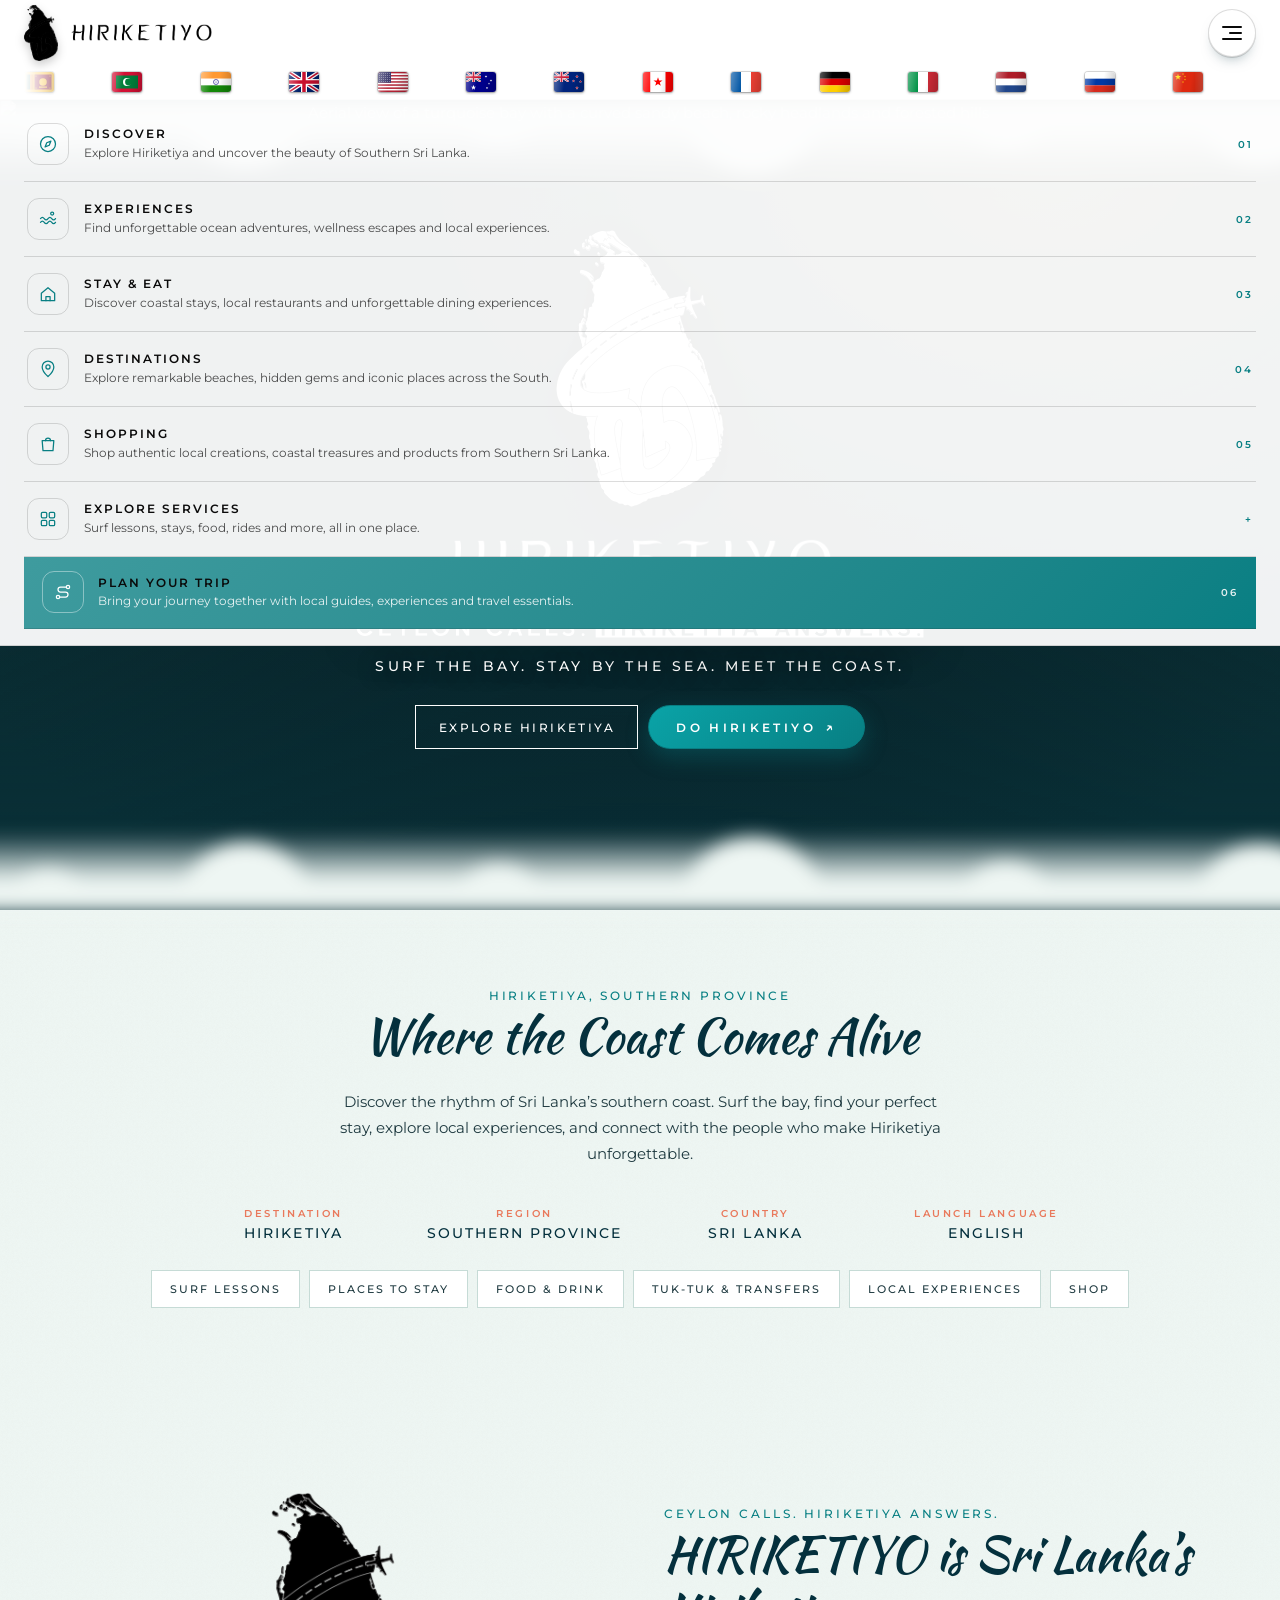
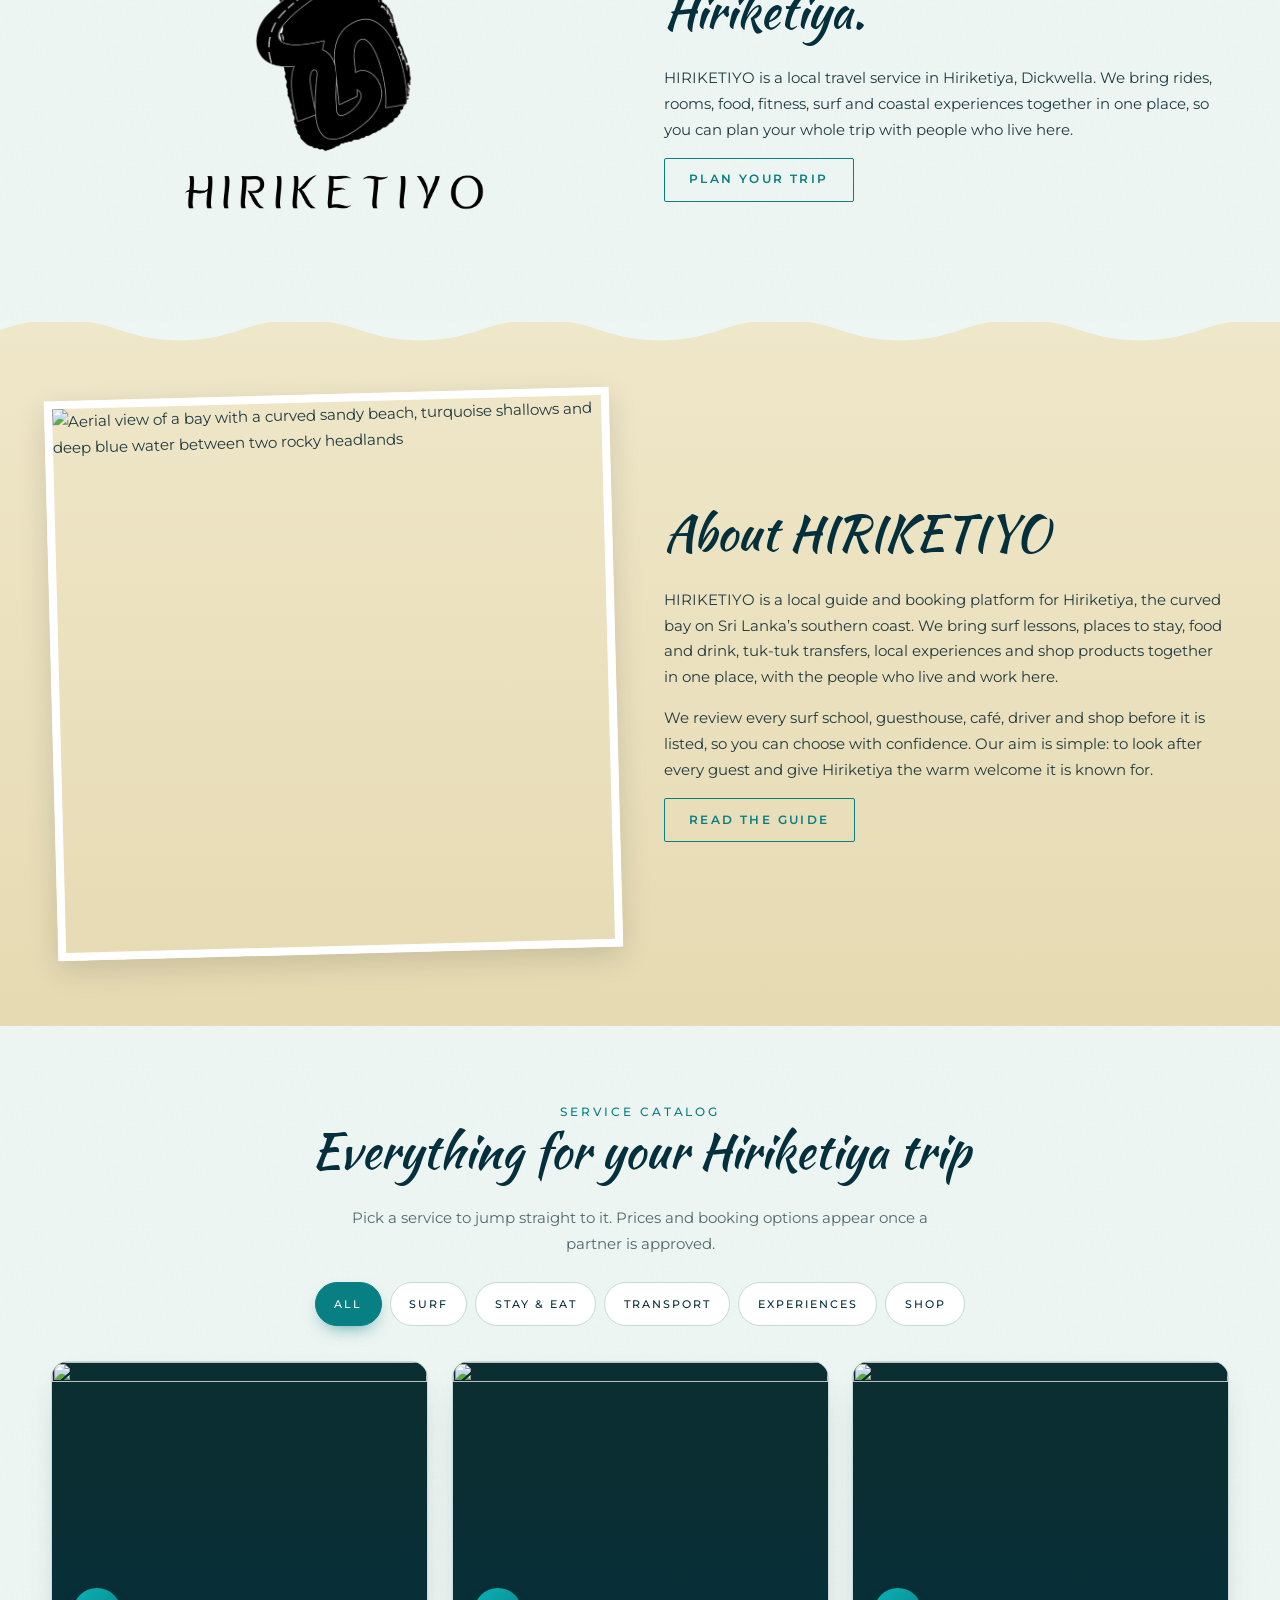
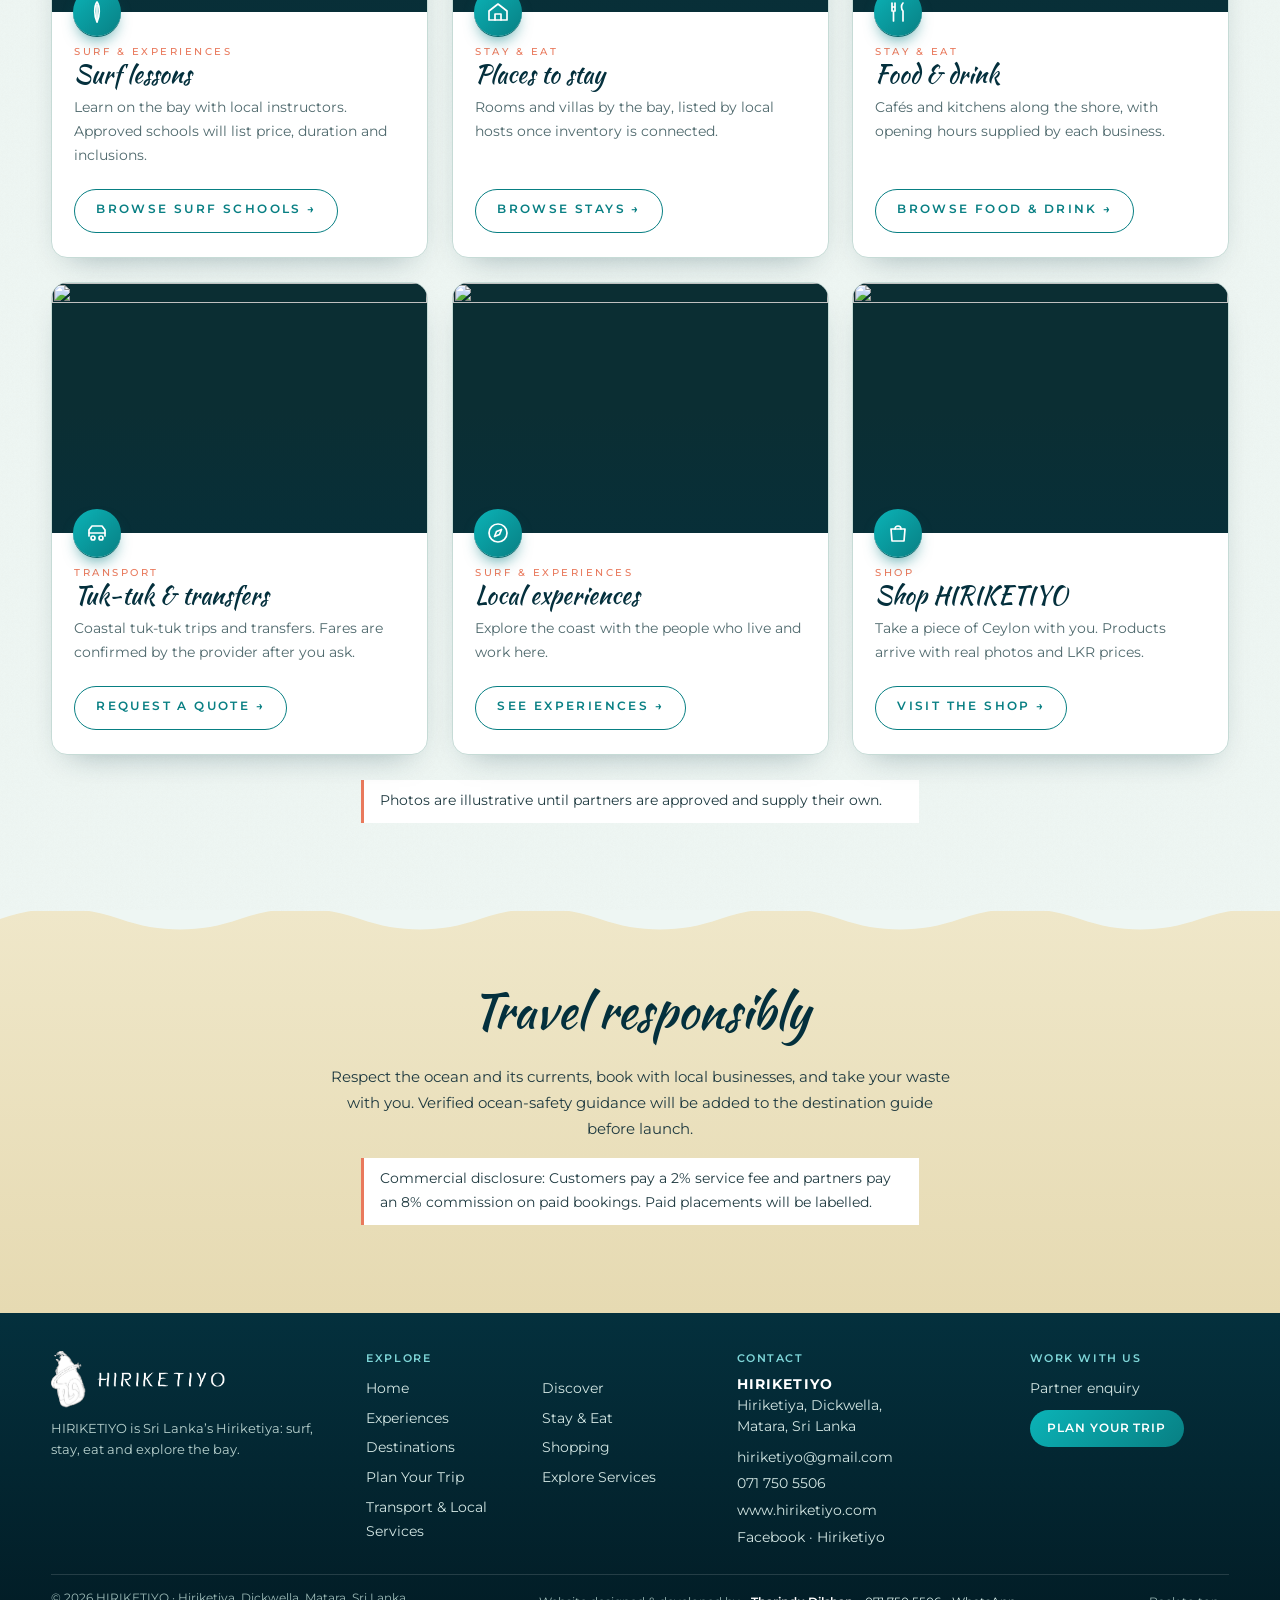
==== commit bfbe5e12: "Add files via upload" ====
--- a/index.html
+++ b/index.html
@@ -116,7 +116,7 @@
 <div class="xs-g"><div class="xs-h"><h3>Local experiences</h3><p class="mut">See the south with the people who live here.</p></div><div class="xs-grid"><a class="xs-card" href="#surf"><span class="xs-ic"><svg viewBox="0 0 24 24" fill="none" stroke="currentColor" stroke-width="1.7" stroke-linecap="round" stroke-linejoin="round" aria-hidden="true" focusable="false"><path d="M12 21s7-6.2 7-11.5A7 7 0 0 0 5 9.5C5 14.8 12 21 12 21z"/><circle cx="12" cy="9.5" r="2.5"/></svg></span><span class="xs-t"><b>Local Tours &amp; Guides</b><span>Temples, wildlife, villages and hidden beaches.</span></span></a><a class="xs-card" href="#surf"><span class="xs-ic"><svg viewBox="0 0 24 24" fill="none" stroke="currentColor" stroke-width="1.7" stroke-linecap="round" stroke-linejoin="round" aria-hidden="true" focusable="false"><path d="M4 8h3l2-3h6l2 3h3v11H4z"/><circle cx="12" cy="13" r="3.5"/></svg></span><span class="xs-t"><b>Photography Services</b><span>Surf shoots, portraits and sunrise sessions.</span></span></a><a class="xs-card" href="https://wa.me/94717505506?text=Hi%20HIRIKETIYO%2C%20I%20need%20help%20with%20a%20local%20service." target="_blank" rel="noopener"><span class="xs-ic"><svg viewBox="0 0 24 24" fill="none" stroke="currentColor" stroke-width="1.7" stroke-linecap="round" stroke-linejoin="round" aria-hidden="true" focusable="false"><circle cx="6" cy="12" r="1.6"/><circle cx="12" cy="12" r="1.6"/><circle cx="18" cy="12" r="1.6"/></svg></span><span class="xs-t"><b>Other Local Services</b><span>Not listed here? Ask us and we will find a local who can help.</span></span></a></div></div>
 <p class="note xs-note">Prices, availability and pick-up times are confirmed by each provider. Approved partners will appear here as they join.</p><p class="c"><a class="btn" href="#partner">Offer a service as a partner</a></p></div></section></div>
 </main>
-<footer><div class="ft"><div class="fb1"><span class="lk"><span class="l3d"><span class="l3d-in"><span class="l3d-sw"><img class="nlogo ex" src="assets/brand-emblem-white.png" alt="" aria-hidden="true" style="--k:5" decoding="async"><img class="nlogo ex" src="assets/brand-emblem-white.png" alt="" aria-hidden="true" style="--k:4" decoding="async"><img class="nlogo ex" src="assets/brand-emblem-white.png" alt="" aria-hidden="true" style="--k:3" decoding="async"><img class="nlogo ex" src="assets/brand-emblem-white.png" alt="" aria-hidden="true" style="--k:2" decoding="async"><img class="nlogo ex" src="assets/brand-emblem-white.png" alt="" aria-hidden="true" style="--k:1" decoding="async"><img class="nlogo" src="assets/brand-emblem-white.png" width="667" height="1100" alt="HIRIKETIYO emblem" decoding="async"></span></span></span><img class="wmk" src="assets/brand-wordmark-white.png" width="1652" height="198" alt="HIRIKETIYO" decoding="async"></span><p class="ftag">HIRIKETIYO is Sri Lanka’s Hiriketiya: surf, stay, eat and explore the bay.</p></div><nav aria-label="Footer"><h4>Explore</h4><a href="#home">Home</a><a href="#discover">Discover</a><a href="#surf">Experiences</a><a href="#stay">Stay &amp; Eat</a><a href="#destinations">Destinations</a><a href="#shop">Shopping</a><a href="#plan">Plan Your Trip</a><a href="#services">Explore Services</a><a href="#transport">Transport &amp; Local Services</a></nav><address><h4>Contact</h4><p><b>HIRIKETIYO</b><br>Hiriketiya, Dickwella,<br>Matara, Sri Lanka</p><a href="mailto:hiriketiyo@gmail.com">hiriketiyo@gmail.com</a><a href="tel:+94717505506">071 750 5506</a><a href="https://www.hiriketiyo.com" rel="noopener">www.hiriketiyo.com</a><a href="https://www.facebook.com/hiriketiyo" target="_blank" rel="noopener">Facebook · Hiriketiyo</a></address><div><h4>Work with us</h4><a href="#partner">Partner enquiry</a><a class="fcta" href="#plan">Plan your trip</a></div></div><div class="fbar"><span>© 2026 HIRIKETIYO · Hiriketiya, Dickwella, Matara, Sri Lanka</span><a href="#home">Back to top ↑</a></div></footer>
+<footer><div class="ft"><div class="fb1"><span class="lk"><span class="l3d"><span class="l3d-in"><span class="l3d-sw"><img class="nlogo ex" src="assets/brand-emblem-white.png" alt="" aria-hidden="true" style="--k:5" decoding="async"><img class="nlogo ex" src="assets/brand-emblem-white.png" alt="" aria-hidden="true" style="--k:4" decoding="async"><img class="nlogo ex" src="assets/brand-emblem-white.png" alt="" aria-hidden="true" style="--k:3" decoding="async"><img class="nlogo ex" src="assets/brand-emblem-white.png" alt="" aria-hidden="true" style="--k:2" decoding="async"><img class="nlogo ex" src="assets/brand-emblem-white.png" alt="" aria-hidden="true" style="--k:1" decoding="async"><img class="nlogo" src="assets/brand-emblem-white.png" width="667" height="1100" alt="HIRIKETIYO emblem" decoding="async"></span></span></span><img class="wmk" src="assets/brand-wordmark-white.png" width="1652" height="198" alt="HIRIKETIYO" decoding="async"></span><p class="ftag">HIRIKETIYO is Sri Lanka’s Hiriketiya: surf, stay, eat and explore the bay.</p></div><nav aria-label="Footer"><h4>Explore</h4><a href="#home">Home</a><a href="#discover">Discover</a><a href="#surf">Experiences</a><a href="#stay">Stay &amp; Eat</a><a href="#destinations">Destinations</a><a href="#shop">Shopping</a><a href="#plan">Plan Your Trip</a><a href="#services">Explore Services</a><a href="#transport">Transport &amp; Local Services</a></nav><address><h4>Contact</h4><p><b>HIRIKETIYO</b><br>Hiriketiya, Dickwella,<br>Matara, Sri Lanka</p><a href="mailto:hiriketiyo@gmail.com">hiriketiyo@gmail.com</a><a href="tel:+94717505506">071 750 5506</a><a href="https://www.hiriketiyo.com" rel="noopener">www.hiriketiyo.com</a><a href="https://www.facebook.com/hiriketiyo" target="_blank" rel="noopener">Facebook · Hiriketiyo</a></address><div><h4>Work with us</h4><a href="#partner">Partner enquiry</a><a class="fcta" href="#plan">Plan your trip</a></div></div><div class="fbar"><span>© 2026 HIRIKETIYO · Hiriketiya, Dickwella, Matara, Sri Lanka</span><a href="#home">Back to top ↑</a><span class="fcredit"><span class="cl">Website designed &amp; developed by</span> <b>Tharindu Dilshan</b> <a href="tel:+94717505506">071 750 5506</a> <a href="https://wa.me/94717505506" target="_blank" rel="noopener">WhatsApp</a></span></div></footer>
 <div id="banner" role="status"></div>
 <dialog id="co"><form class="in" id="coForm" method="dialog"><h3 id="coTitle"></h3><p class="mut" id="coPartner"></p>
 <label>Full name<input name="name" required maxlength="80" autocomplete="name"></label><label>Email (receipt)<input name="email" type="email" required autocomplete="email"></label>
--- a/style.css
+++ b/style.css
@@ -982,3 +982,22 @@
  .sf-g2{grid-template-columns:1fr}.sf-pc{flex-direction:column}.sf-pp{align-items:flex-start;text-align:left}
  .sf-sum{grid-template-columns:1fr}
 }
+
+/* ===== Full-width, full-height pages (every page fills the screen) ===== */
+section{padding-inline:clamp(1.25rem,4vw,5rem)}
+.in,.catalog .in,.xs .in,.tp>.in,.sf-main .in,.ft,footer .in,.dch .in,.xbeyond .in,.xcult .in{max-width:min(100%,2200px)}
+footer{padding-inline:clamp(1.25rem,4vw,5rem)}
+main{min-height:calc(100vh - var(--hh,120px));min-height:calc(100dvh - var(--hh,120px))}
+.page.on{display:flex;flex-direction:column;min-height:inherit}
+.page.on>*{flex:0 0 auto}
+.page.on>:last-child{flex:1 0 auto}
+.sf-list{grid-template-columns:repeat(auto-fit,minmax(min(100%,520px),1fr))}
+.sf-main .in{width:100%}
+@media(min-width:1500px){.dgrid,.svc-grid{grid-template-columns:repeat(4,1fr)}}
+
+/* website creator credit in the footer bar */
+.fbar>span:first-child{order:1}.fbar>a:first-of-type{order:3}
+.fcredit{order:2;display:flex;flex-wrap:wrap;gap:.2rem .7rem;align-items:center}
+.fcredit b{color:#fff;font-weight:600}
+.fcredit a{display:inline;color:#cfe6e2;text-decoration:underline;text-underline-offset:3px;padding:0}.fcredit a:hover{color:#fff}
+@media(max-width:560px){.fbar>span:first-child,.fbar>a:first-of-type,.fcredit{order:0}}
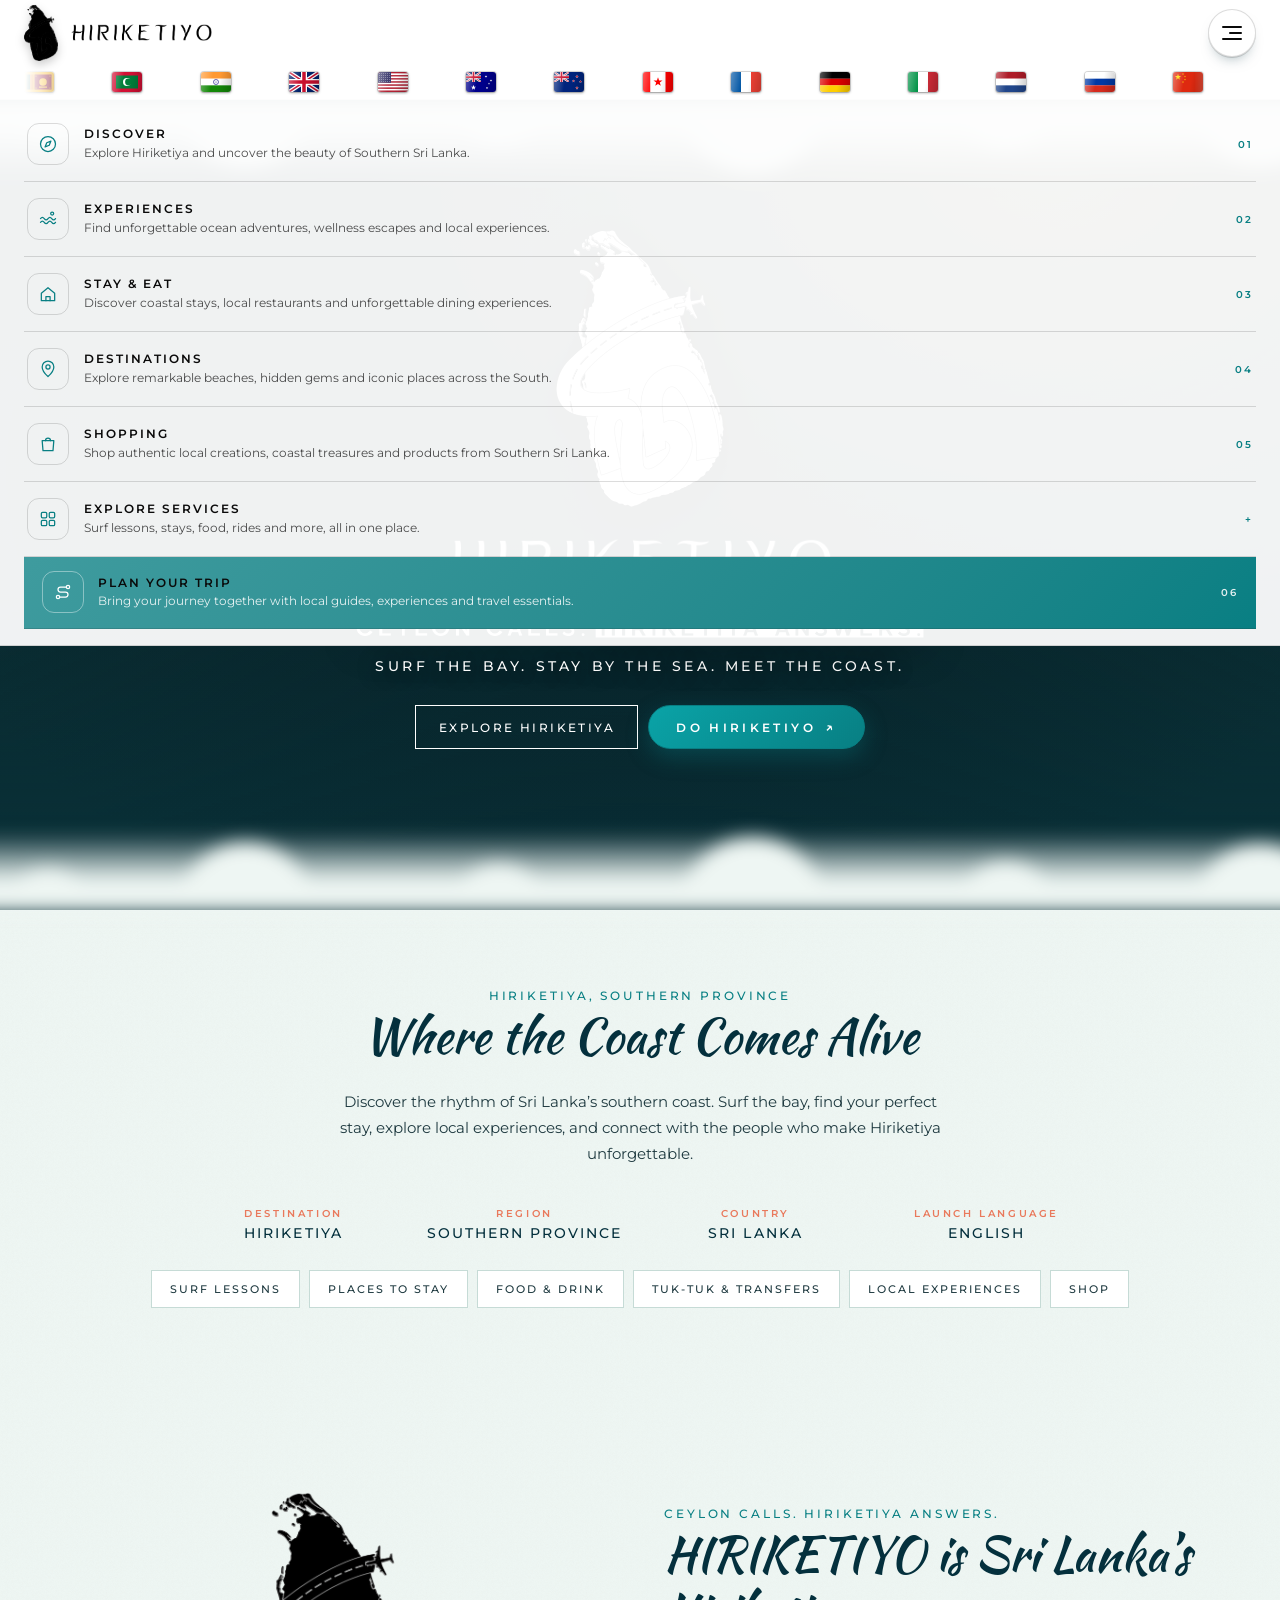
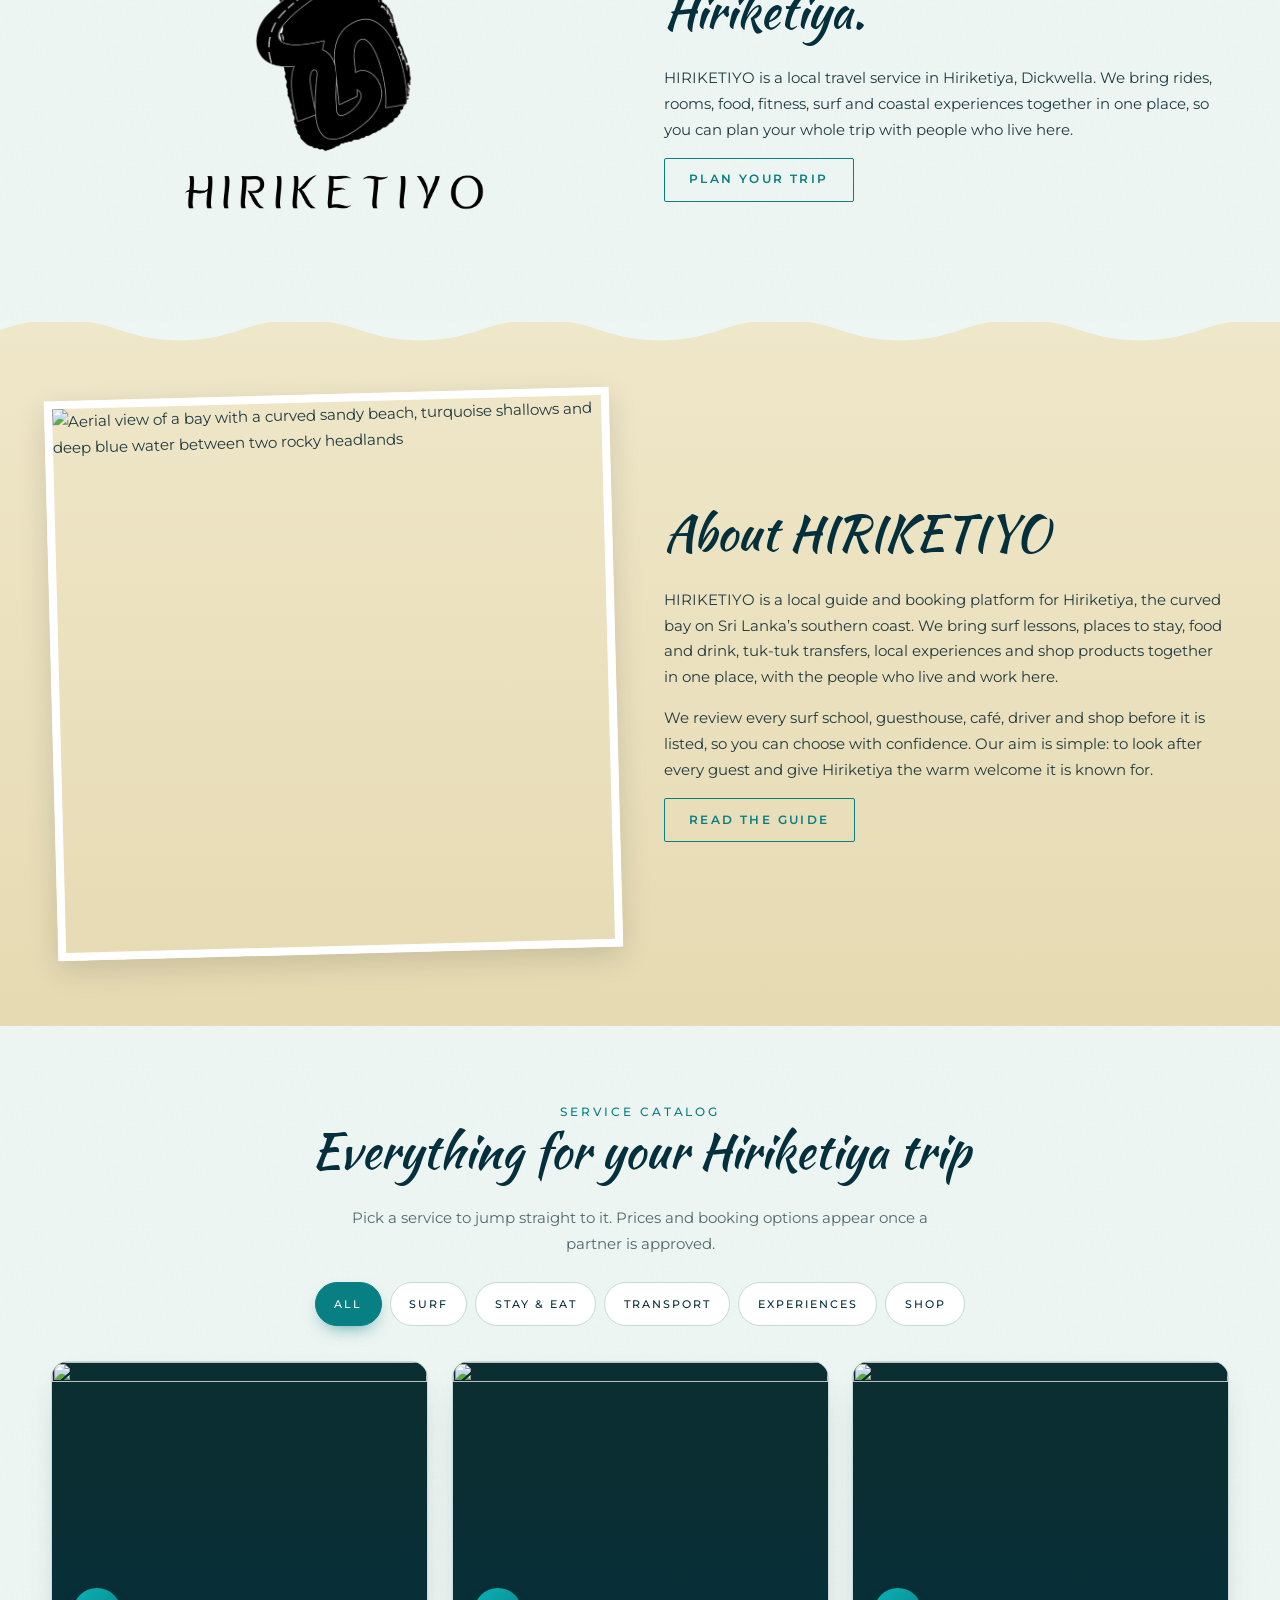
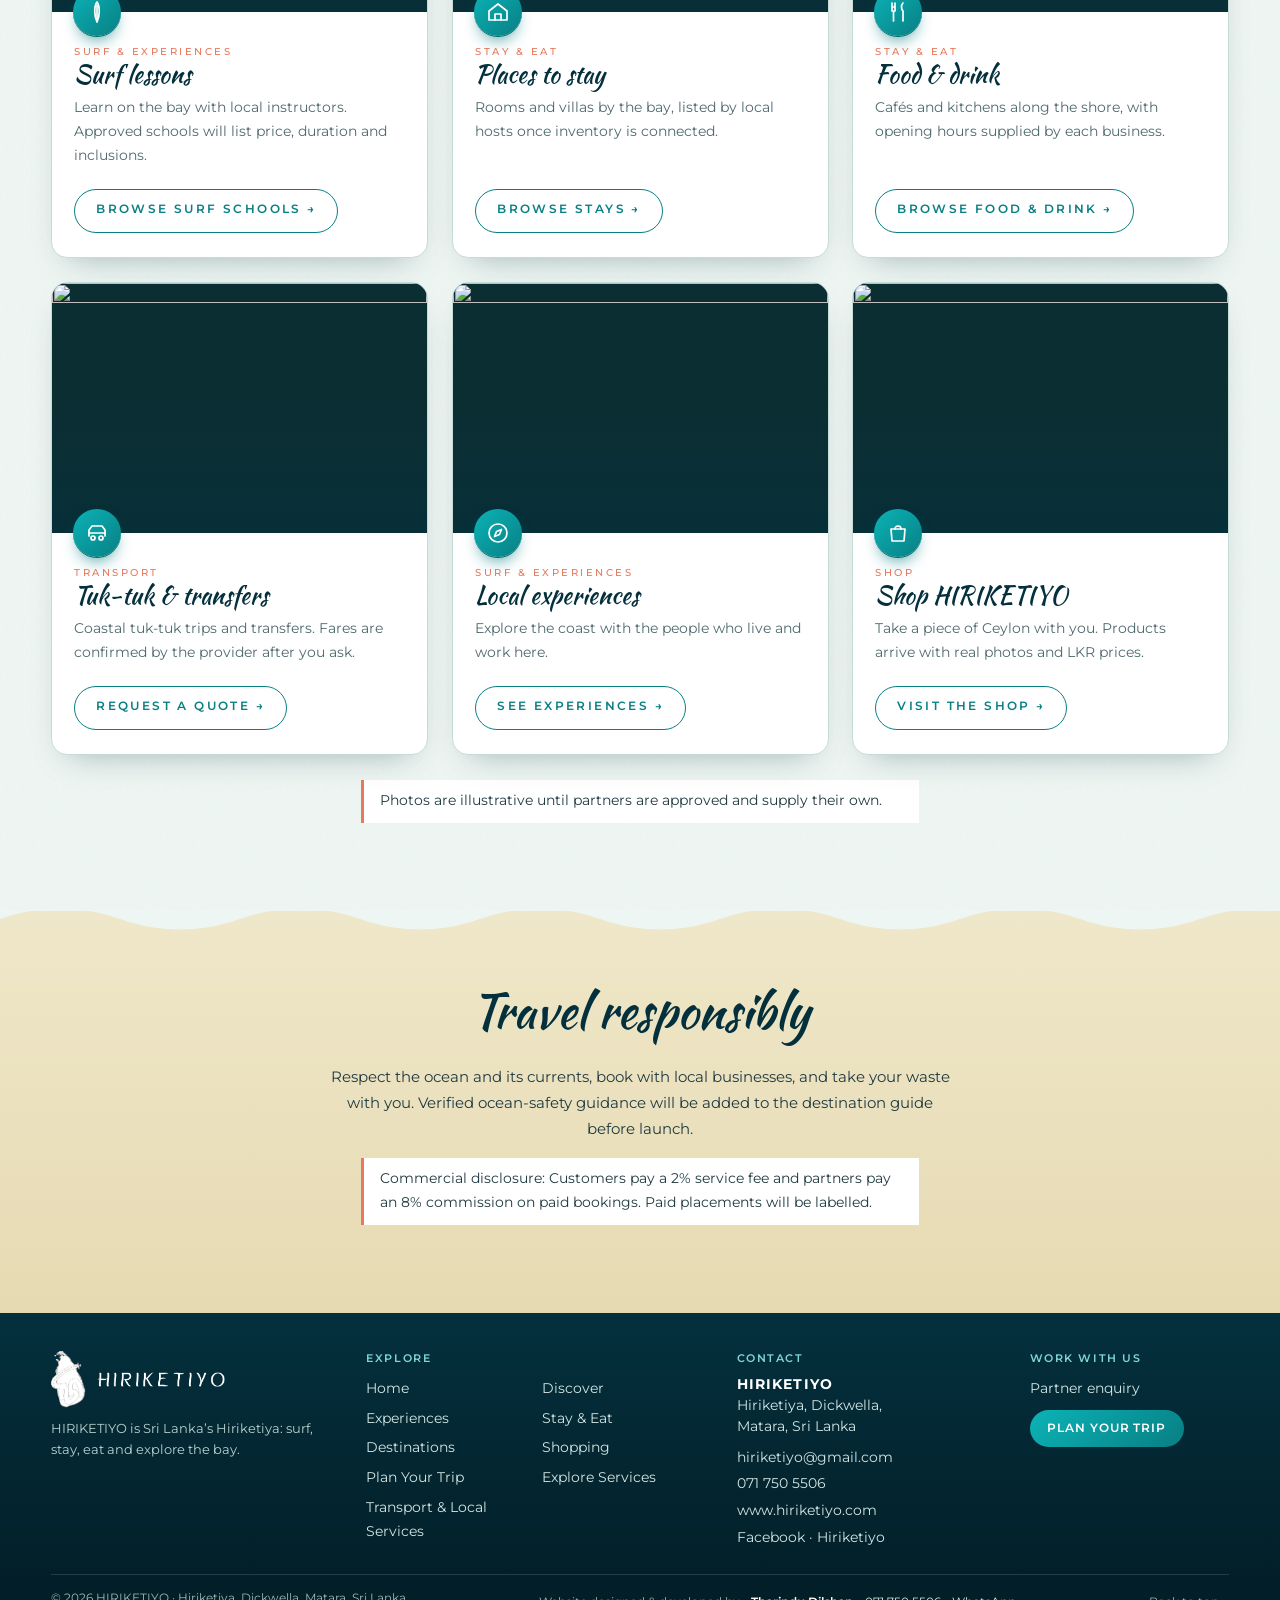
==== commit bbb31884: "Add files via upload" ====
--- a/index.html
+++ b/index.html
@@ -101,8 +101,17 @@
 <section><div class="in split"><div><h3>Listings</h3><div class="grid live" data-types="surf,experience"><div class="card empty"><p class="mut">No approved providers yet. Approved surf schools and experiences will show price, duration, inclusions and cancellation terms.</p></div></div></div>
 <div><h3>Request a booking</h3><form data-kind="Booking request"><label>Service<select name="service" required><option value="">Choose</option><option>Surf lesson</option><option>Board rental</option><option>Local experience</option></select></label><label>Preferred date<input name="date" type="date" required></label><label>Group size<input name="group" type="number" min="1" max="20" value="1" required></label><label>Your email<input name="email" type="email" required autocomplete="email"></label><button class="btn">Send request</button><div class="msg note" role="status"></div></form></div></div></section>
 <section class="sand" id="partner"><div class="in"><h3>Become a local experience partner</h3><form data-kind="Partner application"><label>Business name<input name="name" minlength="2" maxlength="120" required></label><label>Service type<select name="type"><option value="surf">Surf school</option><option value="stay">Stay</option><option value="food">Food</option><option value="transport">Transport</option><option value="experience">Experience</option><option value="shop_vendor">Shop / products</option></select></label><label>Email<input name="email" type="email" required></label><label>Phone (optional)<input name="phone" maxlength="30"></label><button class="btn">Apply</button><div class="msg note" role="status"></div></form></div></section></div>
-<div class="page" id="stay"><div class="ph"><h2>Stay &amp; Eat</h2><p>Find your place. Taste the coast.</p></div>
-<section><div class="in"><h3>Places to stay</h3><div class="grid live" data-types="stay"><div class="card empty"><p class="mut">No properties listed yet. Availability shows only once inventory is connected.</p></div></div><h3 style="margin-top:2rem">Food &amp; drink</h3><div class="grid live" data-types="food"><div class="card empty"><p class="mut">No venues listed yet. Opening hours will come from the businesses.</p></div></div><p class="note">Customers pay a 2% service fee on top of the listed price. Partners pay an 8% commission on paid bookings. Commission is never charged twice on one booking.</p></div></section></div>
+<div class="page" id="stay">
+<section class="se-hero"><img class="se-bg" data-slot="stay-hero" src="assets/svc-stay.webp" width="1920" height="1080" decoding="async" fetchpriority="high" alt="A stay by the sea in Hiriketiya"><div class="se-hin"><h1>Find Your Stay. Taste the South.</h1><p>Discover handpicked places to stay and unforgettable dining experiences around Hiriketiya.</p>
+<form class="se-search" id="se-search" novalidate aria-label="Search stays and dining"><div class="se-tabs" role="tablist"><button type="button" role="tab" data-tab="stay" aria-selected="true">Places to stay</button><button type="button" role="tab" data-tab="dine" aria-selected="false">Food &amp; drink</button></div>
+<div class="se-row" data-m="stay"><label>Check-in<input type="date" id="se-in"></label><label>Check-out<input type="date" id="se-out"></label><label>Guests<input type="number" id="se-g" min="1" max="50" value="2" inputmode="numeric"></label><label>Type<select id="se-sc"></select></label><label class="se-w">Name or place<input type="search" id="se-q" maxlength="60" placeholder="Search" autocomplete="off"></label><button class="btn fill" type="submit">Search</button></div>
+<div class="se-row" data-m="dine" hidden><label>Date<input type="date" id="se-d"></label><label>Time<input type="time" id="se-t"></label><label>Guests<input type="number" id="se-dg" min="1" max="50" value="2" inputmode="numeric"></label><label>Type<select id="se-dc"></select></label><label class="se-w">Name or cuisine<input type="search" id="se-q2" maxlength="60" placeholder="Search" autocomplete="off"></label><button class="btn fill" type="submit">Search</button></div></form></div></section>
+<div id="se-app">
+<section class="se-sec" id="se-stay"><div class="se-hd"><h2>Places to stay</h2><div class="se-chips" id="se-stay-chips" role="group" aria-label="Stay type"></div></div><div class="se-grid" id="se-stay-grid"></div><p class="se-none" id="se-stay-none" hidden></p></section>
+<section class="se-sec alt" id="se-food"><div class="se-hd"><h2>Food &amp; drink</h2><div class="se-chips" id="se-food-chips" role="group" aria-label="Dining type"></div></div><div class="se-grid" id="se-food-grid"></div><p class="se-none" id="se-food-none" hidden></p></section>
+</div>
+<section class="se-partner" id="se-partner"><div class="se-pin"><div><h2>Become a Partner</h2><p>Hotels, villas, guesthouses, hostels, restaurants and cafés around Hiriketiya can list with HIRIKETIYO. Every partner is reviewed and verified before going live.</p></div><div class="se-pcta"><a class="btn fill" href="#partner">Apply as a stay partner</a><a class="btn" href="#partner">Apply as a restaurant or café</a></div></div></section>
+</div>
 <div class="page" id="transport"><div class="ph"><h2>Transport &amp; Local Services</h2><p>Explore more. Travel with ease.</p></div>
 <section><div class="in"><div class="grid live" data-types="transport" style="margin-bottom:2rem"></div><form data-kind="Ride request" style="margin:auto"><label>Pickup<input name="pickup" maxlength="120" required></label><label>Destination<input name="destination" maxlength="120" required></label><label>Date<input name="date" type="date" required></label><label>Time<input name="time" type="time"></label><label>Passengers<input name="passengers" type="number" min="1" max="6" value="2"></label><label>Email<input name="email" type="email" required></label><button class="btn">Request a quote</button><div class="msg note" role="status"></div></form><p class="note" style="margin-inline:auto">Fares are confirmed by the provider after you send a request. There is no live tracking or instant dispatch.</p></div></section></div>
 <div class="page" id="shop"><div class="ph"><h2>Shop HIRIKETIYO</h2><p>Take a piece of Ceylon with you.</p></div>
@@ -130,6 +139,7 @@
 <script src="data.js" defer></script>
 <script src="do.js" defer></script>
 <script src="surfpartners.js" defer></script>
+<script src="stay.js" defer></script>
 <script src="slideshow.js" defer></script>
 <script src="trip.js" defer></script>
 <script src="shop.js" defer></script>
--- a/style.css
+++ b/style.css
@@ -1001,3 +1001,89 @@
 .fcredit b{color:#fff;font-weight:600}
 .fcredit a{display:inline;color:#cfe6e2;text-decoration:underline;text-underline-offset:3px;padding:0}.fcredit a:hover{color:#fff}
 @media(max-width:560px){.fbar>span:first-child,.fbar>a:first-of-type,.fcredit{order:0}}
+
+/* ===== Stay & Eat (page #stay, stay.js) ===== */
+.se-hero{position:relative;min-height:min(78vh,720px);display:grid;align-items:end;color:#fff;overflow:hidden;background:#04303d}
+.se-bg{position:absolute;inset:0;width:100%;height:100%;object-fit:cover}
+.se-hero::after{content:"";position:absolute;inset:0;background:linear-gradient(180deg,#04303d55 0%,#04303d33 35%,#04303de6 100%)}
+.se-hin{position:relative;z-index:1;width:100%;max-width:min(100%,1400px);margin:0 auto;padding:6rem clamp(1.25rem,4vw,5rem) 2.5rem}
+.se-hin h1{color:#fff;font-size:clamp(2.6rem,7vw,5.2rem);margin:0 0 .2em;text-shadow:0 2px 24px #0006}
+.se-hin>p{color:#ffffffe6;font-size:1.1rem;max-width:52ch;margin-bottom:1.8rem}
+.se-search{background:var(--card);color:var(--txt);border-radius:18px;padding:.6rem .8rem 1rem;box-shadow:0 24px 60px -20px #000a}
+.se-tabs{display:flex;gap:.3rem;margin:0 0 .5rem;border-bottom:1px solid var(--line)}
+.se-tabs button{font:600 .9rem var(--sans);padding:.8rem 1.1rem;border:0;border-bottom:3px solid transparent;background:none;color:var(--mut);cursor:pointer}
+.se-tabs button[aria-selected=true]{color:var(--ink);border-bottom-color:var(--teal)}
+.se-row{display:grid;grid-template-columns:repeat(4,minmax(0,1fr)) minmax(0,1.4fr) auto;gap:.7rem;align-items:end;padding:.3rem .4rem}
+.se-row[hidden]{display:none}
+.se-row label{display:block;font-size:.78rem;color:var(--mut)}
+.se-row input,.se-row select{display:block;width:100%;margin-top:.25rem;font:inherit;font-size:.95rem;padding:.65rem .75rem;border:1px solid var(--line);border-radius:10px;background:var(--bg);color:var(--txt);min-height:46px}
+.se-row .btn{min-height:46px}
+.se-sec{padding-block:4rem}.se-sec.alt{background:var(--sand)}
+.se-hd{display:flex;justify-content:space-between;align-items:end;gap:1rem 2rem;flex-wrap:wrap;margin-bottom:1.6rem;max-width:min(100%,2200px);margin-inline:auto}
+.se-hd h2{margin:0}
+.se-chips{display:flex;gap:.45rem;flex-wrap:wrap}
+.se-chips button{font:500 .82rem var(--sans);padding:.5rem .95rem;border-radius:99px;border:1px solid var(--line);background:var(--card);color:var(--txt);cursor:pointer;min-height:40px}
+.se-chips button[aria-pressed=true]{background:var(--teal);border-color:var(--teal);color:#fff}
+.se-grid{display:grid;grid-template-columns:repeat(auto-fill,minmax(min(100%,320px),1fr));gap:1.4rem;max-width:min(100%,2200px);margin-inline:auto}
+.se-none{max-width:min(100%,2200px);margin:0 auto;color:var(--mut)}
+.se-card{display:flex;flex-direction:column;background:var(--card);border:1px solid var(--line);border-radius:16px;overflow:hidden;cursor:pointer;transition:border-color .2s,box-shadow .2s}
+.se-card:hover{border-color:var(--teal);box-shadow:0 16px 36px -20px #04303d99}
+.se-ph{position:relative;aspect-ratio:4/3;background:linear-gradient(160deg,#0b6e70,#6fb7a8);display:grid;place-items:center;color:#ffffffaa;overflow:hidden}
+.se-ph img{position:absolute;inset:0;width:100%;height:100%;object-fit:cover}
+.se-pp svg{width:56px;height:56px}
+.se-vf{display:inline-flex;align-items:center;gap:.3rem;font:600 .72rem var(--sans);padding:.28rem .65rem;border-radius:99px;background:#04303dd9;color:#fff}
+.se-ph .se-vf{position:absolute;left:.7rem;top:.7rem}
+.se-vf svg{width:13px;height:13px;stroke:var(--foam)}
+.se-lc .se-vf{background:color-mix(in srgb,var(--teal) 14%,var(--card));color:var(--txt)}.se-lc .se-vf svg{stroke:var(--teal)}
+.se-bd{padding:1.1rem 1.2rem 1.2rem;display:flex;flex-direction:column;gap:.45rem;flex:1}
+.se-bd h3{margin:0;font-size:1.45rem}
+.se-cat{margin:0;font:500 .78rem var(--sans);color:var(--teal)}
+.se-lc,.se-m{display:flex;flex-wrap:wrap;align-items:center;gap:.4rem .6rem;margin:0;font-size:.86rem;color:var(--mut)}
+.se-lc svg,.se-m svg{width:15px;height:15px;flex:none}
+.se-s{font:600 .72rem var(--sans);padding:.15rem .6rem;border-radius:99px;border:1px solid var(--line);color:var(--txt)}
+.se-s.ok{color:#0f6b3e;border-color:#0f6b3e66;background:#0f6b3e14}.se-s.warn{color:#8a5a00;border-color:#b8893b88;background:#b8893b1c}.se-s.no{color:#a1261b;border-color:#a1261b66;background:#a1261b12}
+:root[data-theme=dark] .se-s.ok{color:#5fd194}:root[data-theme=dark] .se-s.warn{color:#e3b866}:root[data-theme=dark] .se-s.no{color:#ff8a80}
+@media(prefers-color-scheme:dark){:root:not([data-theme=light]) .se-s.ok{color:#5fd194}:root:not([data-theme=light]) .se-s.warn{color:#e3b866}:root:not([data-theme=light]) .se-s.no{color:#ff8a80}}
+.se-tags{list-style:none;display:flex;gap:.4rem;flex-wrap:wrap;margin:.2rem 0 0;padding:0}
+.se-tags li{font-size:.76rem;padding:.2rem .65rem;border-radius:99px;background:color-mix(in srgb,var(--teal) 12%,var(--card))}
+.se-ft{display:flex;justify-content:space-between;align-items:center;gap:.7rem;flex-wrap:wrap;margin-top:auto;padding-top:.8rem}
+.se-pr{margin:0}.se-pr b{font-size:1.15rem;color:var(--ink)}.se-pr small{color:var(--mut)}
+.se-ft .btn{padding:.6rem 1rem}.se-ft .btn[disabled],.se-act .btn[disabled],.se-room .btn[disabled]{opacity:.45;cursor:not-allowed}
+.se-partner{background:linear-gradient(135deg,#04303d,#0b6e70);color:#fff;padding-block:4rem}
+.se-pin{max-width:min(100%,2200px);margin:0 auto;display:flex;justify-content:space-between;align-items:center;gap:2rem 3rem;flex-wrap:wrap}
+.se-pin h2{color:#fff;margin:0 0 .3em}.se-pin p{color:#ffffffdd;margin:0}.se-pcta{display:flex;gap:.7rem;flex-wrap:wrap}
+.se-partner .btn{border-color:#fff;color:#fff}.se-partner .btn:hover{background:#ffffff26}.se-partner .btn.fill{background:#fff;color:#04303d}
+dialog#sed,dialog#seb{border:1px solid var(--line);background:var(--card);color:var(--txt);padding:0;width:min(920px,calc(100% - 1.5rem));max-height:92vh;overflow:auto;border-radius:18px}
+dialog#sed::backdrop,dialog#seb::backdrop{background:#04303d99}
+dialog#sed[open]{display:grid;grid-template-columns:minmax(0,1fr) minmax(0,1.05fr);gap:1.4rem;padding:1.3rem}
+dialog#seb{width:min(720px,calc(100% - 1.5rem))}
+.se-x{position:absolute;right:.7rem;top:.6rem;z-index:3;width:38px;height:38px;border-radius:50%;border:1px solid var(--line);background:var(--card);color:var(--txt);cursor:pointer}
+dialog#sed .se-x{position:sticky;top:0;grid-column:2;grid-row:1;justify-self:end;align-self:start;margin:0}
+.se-main{aspect-ratio:4/3;border-radius:12px;overflow:hidden;background:linear-gradient(160deg,#0b6e70,#6fb7a8);display:grid;place-items:center;color:#fffa}.se-main>svg{width:56px}.se-main img{width:100%;height:100%;object-fit:cover}
+.se-th{display:flex;gap:.45rem;margin-top:.5rem;flex-wrap:wrap}.se-th button{width:56px;height:44px;padding:0;border:2px solid transparent;border-radius:8px;overflow:hidden;cursor:pointer;background:none}
+.se-th button[aria-current=true]{border-color:var(--teal)}.se-th img{width:100%;height:100%;object-fit:cover;display:block}
+.se-gal{grid-column:1;grid-row:1}.se-dt{grid-column:2;grid-row:1;padding-right:2.6rem;display:flex;flex-direction:column;gap:.5rem;padding-top:.2rem}.se-dt h3{margin:0}
+.se-ds{white-space:pre-line;max-width:none}
+.se-sec2 h4,.se-form h4,.se-bk h4,.se-done h3{font:600 1rem var(--sans);color:var(--ink);margin:.9rem 0 .3rem}.se-done h3{font-size:1.6rem;font-family:var(--script)}
+.se-ul{margin:0;padding-left:1.1rem}
+.se-facts{display:grid;gap:.6rem 1rem;margin:.6rem 0;padding:.9rem;border:1px solid var(--line);border-radius:12px}.se-facts:empty{display:none}
+.se-facts dt{font:600 .72rem var(--sans);color:var(--teal)}.se-facts dd{margin:0;white-space:pre-line}
+.se-rooms{display:grid;gap:.6rem}.se-room{display:flex;justify-content:space-between;gap:1rem;padding:.8rem .9rem;border:1px solid var(--line);border-radius:12px}.se-room p{margin:.15rem 0 0;font-size:.85rem;color:var(--mut)}
+.se-rp{display:flex;flex-direction:column;align-items:flex-end;gap:.2rem;text-align:right;flex:none}.se-rp b{font-size:1.1rem;color:var(--ink)}.se-rp small{color:var(--mut)}.se-rp .btn{padding:.45rem .9rem;margin-top:.3rem}
+.se-act{display:flex;gap:.6rem;flex-wrap:wrap;margin-top:.9rem}
+.se-form{padding:1.5rem 1.4rem 1.4rem}.se-form h3{margin:0}
+.se-fs{border:1px solid var(--line);border-radius:12px;padding:.4rem 1rem 1rem;margin:1rem 0 0}.se-fs legend{font:600 .85rem var(--sans);padding:0 .4rem;color:var(--ink)}
+.se-form label{display:block;font-size:.85rem;margin:.7rem 0 0}
+.se-form input,.se-form select,.se-form textarea{display:block;width:100%;margin-top:.25rem;font:inherit;padding:.65rem .8rem;border:1px solid var(--line);border-radius:10px;background:var(--bg);color:var(--txt);min-height:44px}
+.se-g2{display:grid;grid-template-columns:1fr 1fr;gap:0 .9rem}
+.se-bk{margin:1rem 0 0;padding:1rem 1.1rem;border:1px solid var(--line);border-radius:12px;background:color-mix(in srgb,var(--sand) 60%,var(--card))}.se-bk h4{margin-top:0}
+.se-bk dl{margin:0}.se-bk dl>div{display:flex;justify-content:space-between;gap:1rem;padding:.45rem 0;border-bottom:1px dashed var(--line)}.se-bk dt small{display:block;color:var(--mut);font-size:.78rem}.se-bk dd{margin:0;white-space:nowrap}
+.se-bk .tot{border-bottom:0;font-weight:700;font-size:1.1rem;color:var(--ink)}
+.se-fine{font-size:.8rem;color:var(--mut);margin:.6rem 0 0;max-width:none}
+.se-status{padding:.6rem .9rem;border-left:3px solid var(--teal);background:color-mix(in srgb,var(--teal) 8%,var(--card))}
+.se-flow{list-style:none;padding:0;margin:1rem 0;display:grid;gap:.4rem}.se-flow li{padding:.5rem .8rem;border-left:3px solid var(--line)}.se-flow li.done{border-color:var(--teal)}
+.se-done{padding:2rem 1.5rem 1.5rem}
+.se-card .btn:focus-visible,.se-chips button:focus-visible,.se-tabs button:focus-visible,.se-x:focus-visible{outline:2px solid var(--teal);outline-offset:2px}
+@media(max-width:1100px){.se-row{grid-template-columns:repeat(2,minmax(0,1fr))}.se-row .se-w,.se-row .btn{grid-column:1/-1}}
+@media(max-width:820px){dialog#sed[open]{grid-template-columns:1fr}.se-gal,.se-dt,dialog#sed .se-x{grid-column:1;grid-row:auto}.se-dt{padding-right:0}dialog#sed .se-x{margin:0 0 -2.6rem}.se-g2{grid-template-columns:1fr}.se-room{flex-direction:column}.se-rp{align-items:flex-start;text-align:left}}
+@media(prefers-reduced-motion:reduce){.se-card{transition:none}}
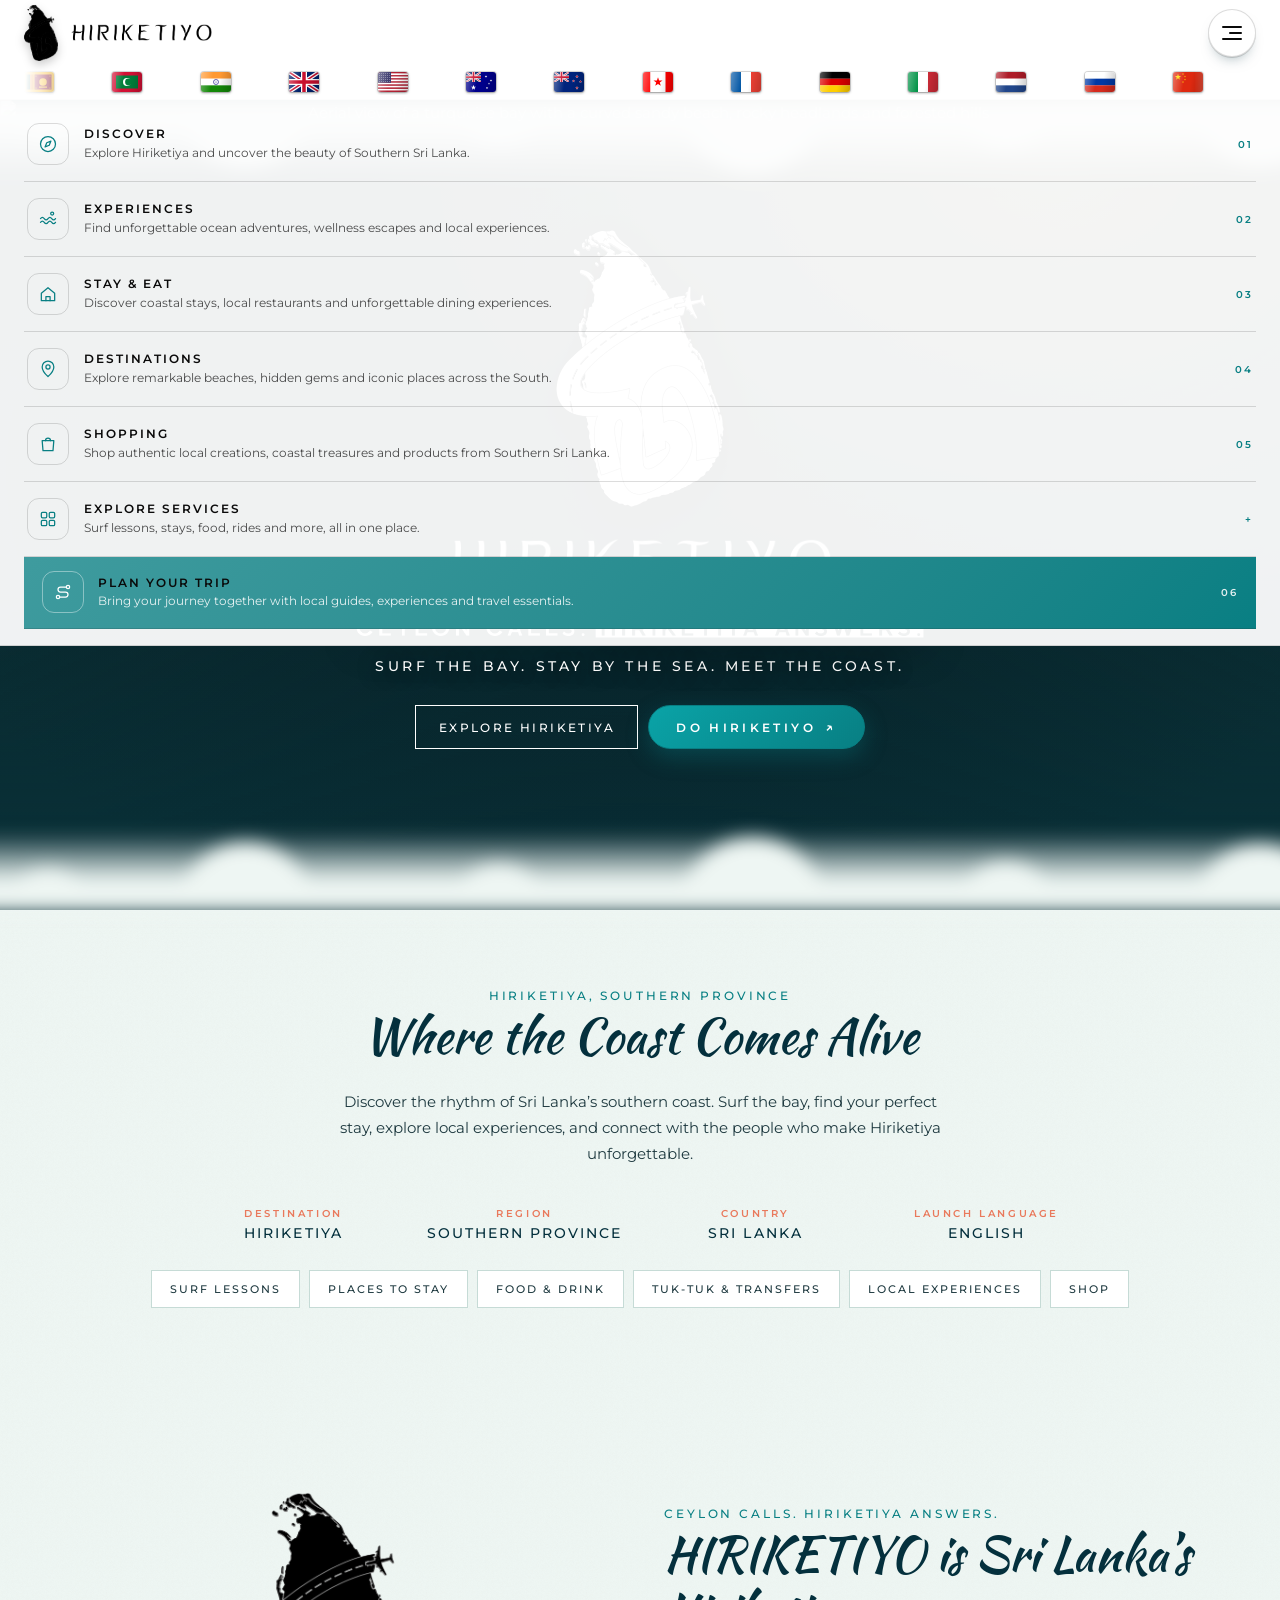
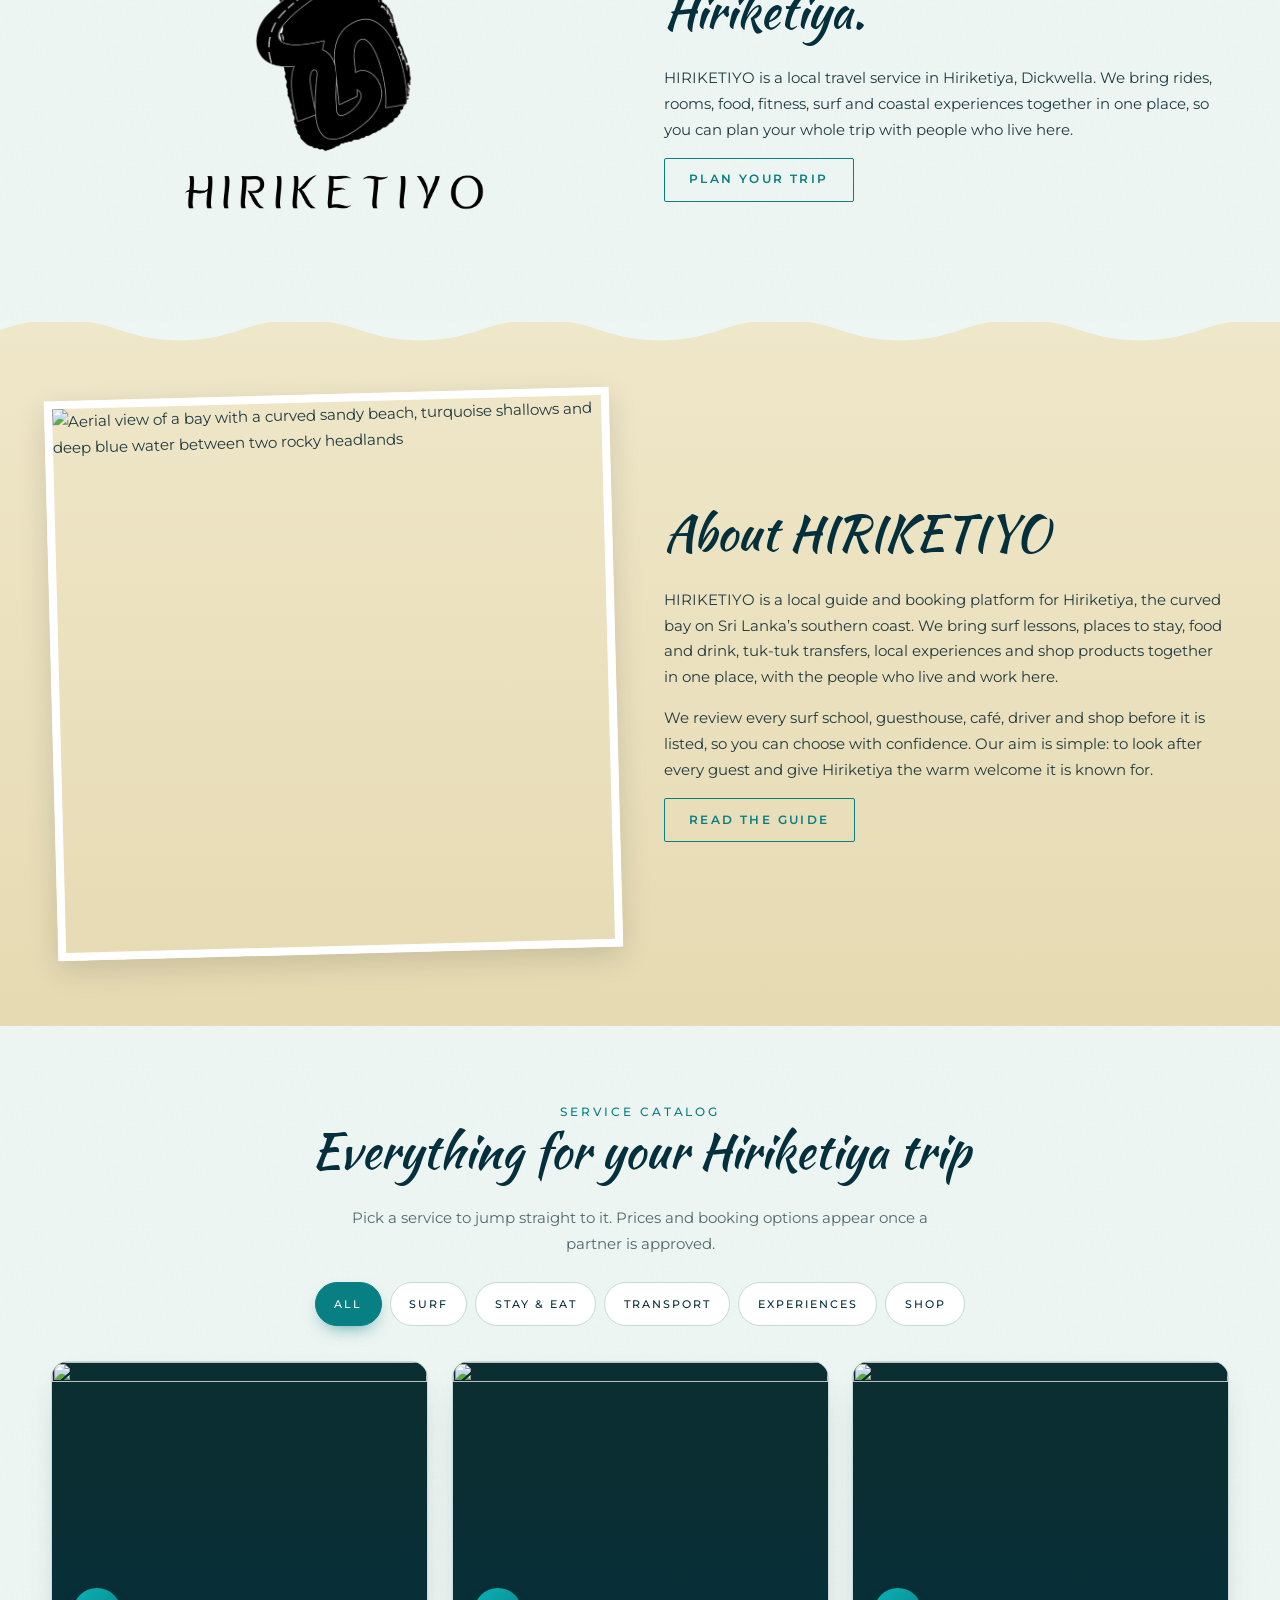
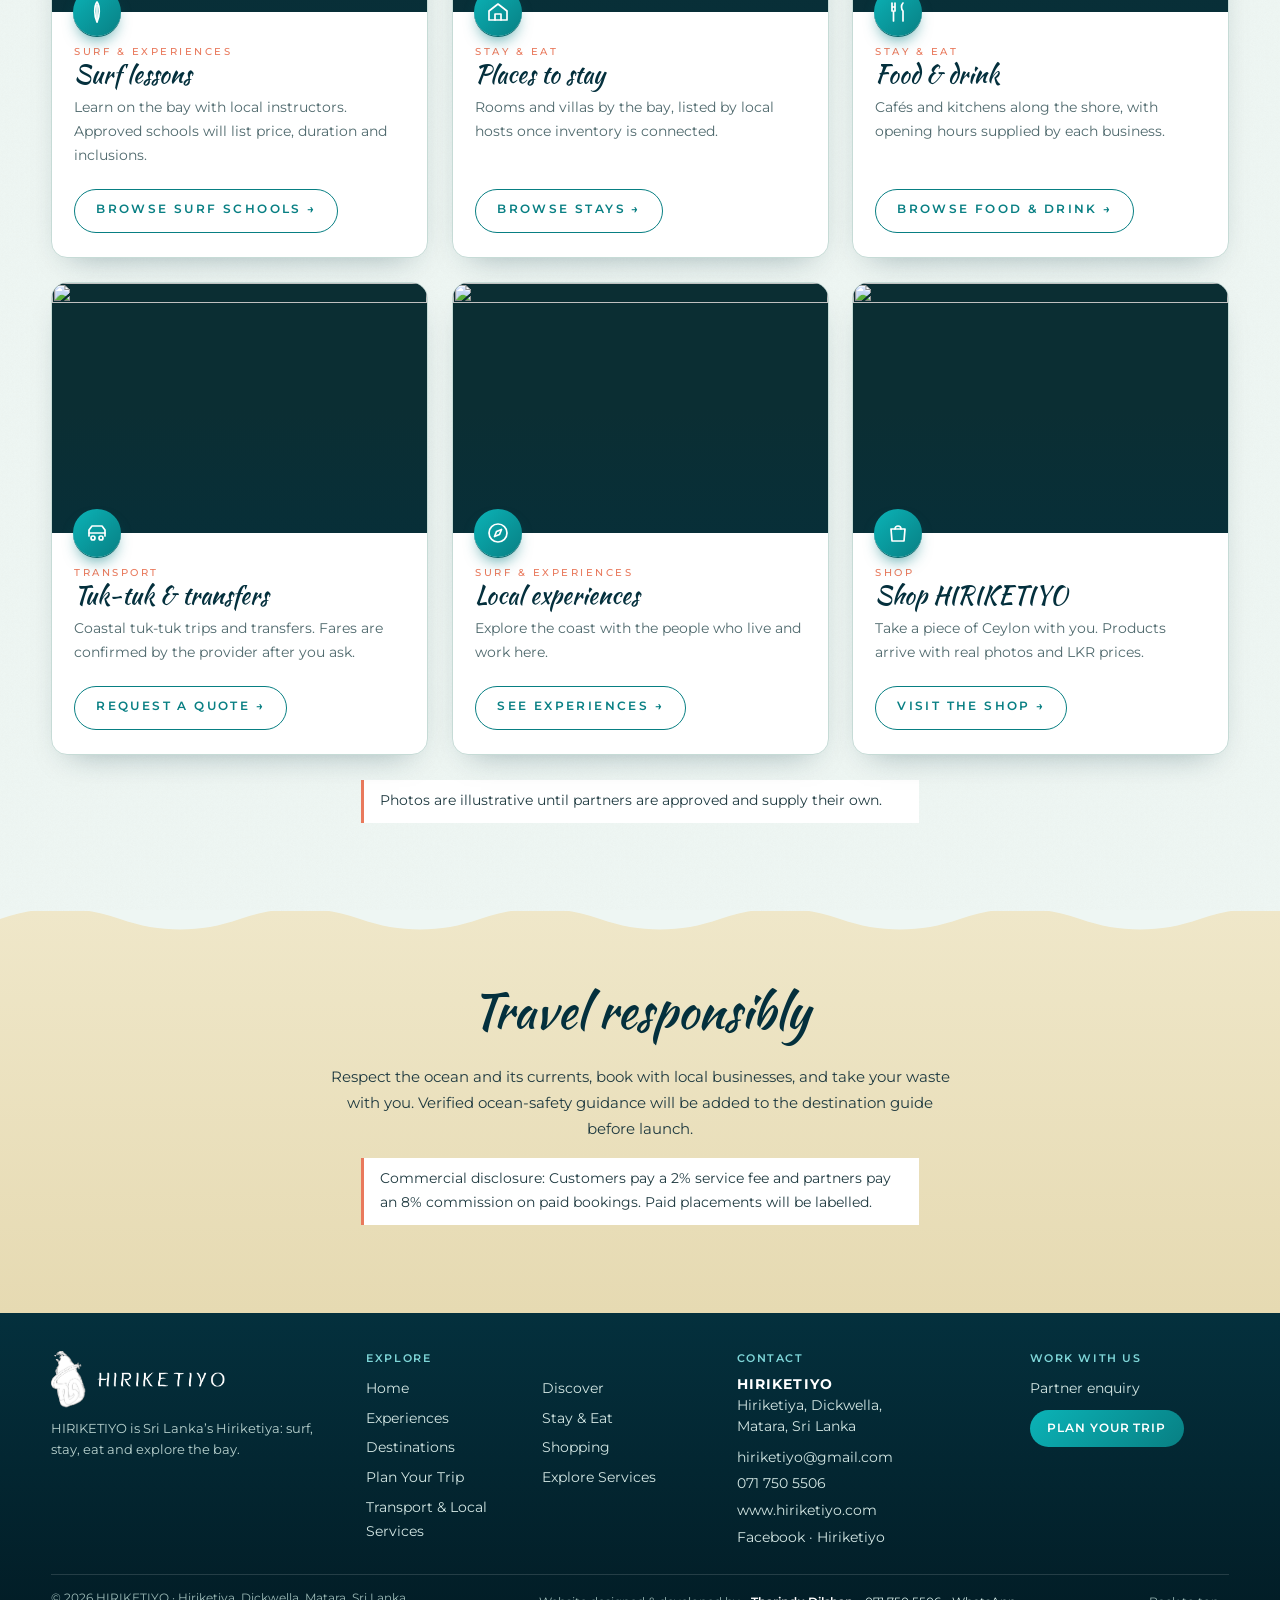
==== commit 21d7e944: "Add files via upload" ====
--- a/index.html
+++ b/index.html
@@ -67,7 +67,7 @@
 <ul class="xfl"><li><b>Fishing heritage</b><span>A coast shaped by the sea, one boat at a time.</span></li><li><b>Local people</b><span>Hosts, makers and families who call the bay home.</span></li><li><b>Traditions</b><span>Temples, markets and the rhythm of village life.</span></li><li><b>Sri Lankan cuisine</b><span>Rice and curry, sambols and fresh seafood.</span></li></ul></div></div></section>
 <section class="dcta xcta" id="x-cta"><div class="in c rv"><h2>Your Hiriketiya Story Starts Here.</h2><p>Surf, wellness, food and tours, hosted by locals.</p><div class="xact"><a class="box s dobtn" href="#do">DO HIRIKETIYO</a></div></div></section>
 </div>
-<div class="page" id="trip"><div class="ph"><h2>Plan Your Trip</h2><p>Build your days, then send the plan.</p></div>
+<div class="page" id="trip"><div class="ph dhero"><img data-slot="trip-hero" src="assets/hero-1920.webp" width="1920" height="1283" alt="Hiriketiya Bay from above" decoding="async" fetchpriority="high"><h2>Plan Your Trip</h2><p>Build your days, then send the plan.</p></div>
 <section class="tp" id="tp"><div class="in">
 <span class="cap" style="color:var(--teal)">Trip planner</span>
 <h2>Plan your whole trip in one place</h2>
@@ -102,23 +102,23 @@
 <div><h3>Request a booking</h3><form data-kind="Booking request"><label>Service<select name="service" required><option value="">Choose</option><option>Surf lesson</option><option>Board rental</option><option>Local experience</option></select></label><label>Preferred date<input name="date" type="date" required></label><label>Group size<input name="group" type="number" min="1" max="20" value="1" required></label><label>Your email<input name="email" type="email" required autocomplete="email"></label><button class="btn">Send request</button><div class="msg note" role="status"></div></form></div></div></section>
 <section class="sand" id="partner"><div class="in"><h3>Become a local experience partner</h3><form data-kind="Partner application"><label>Business name<input name="name" minlength="2" maxlength="120" required></label><label>Service type<select name="type"><option value="surf">Surf school</option><option value="stay">Stay</option><option value="food">Food</option><option value="transport">Transport</option><option value="experience">Experience</option><option value="shop_vendor">Shop / products</option></select></label><label>Email<input name="email" type="email" required></label><label>Phone (optional)<input name="phone" maxlength="30"></label><button class="btn">Apply</button><div class="msg note" role="status"></div></form></div></section></div>
 <div class="page" id="stay">
-<section class="se-hero"><img class="se-bg" data-slot="stay-hero" src="assets/svc-stay.webp" width="1920" height="1080" decoding="async" fetchpriority="high" alt="A stay by the sea in Hiriketiya"><div class="se-hin"><h1>Find Your Stay. Taste the South.</h1><p>Discover handpicked places to stay and unforgettable dining experiences around Hiriketiya.</p>
+<div class="ph dhero" id="se-top"><img data-slot="stay-hero" src="assets/hero-1920.webp" width="1920" height="1283" alt="A stay by the sea in Hiriketiya" decoding="async" fetchpriority="high"><h1>Find Your Stay. Taste the South.</h1><p>Discover handpicked places to stay and unforgettable dining experiences around Hiriketiya.</p></div>
 <form class="se-search" id="se-search" novalidate aria-label="Search stays and dining"><div class="se-tabs" role="tablist"><button type="button" role="tab" data-tab="stay" aria-selected="true">Places to stay</button><button type="button" role="tab" data-tab="dine" aria-selected="false">Food &amp; drink</button></div>
 <div class="se-row" data-m="stay"><label>Check-in<input type="date" id="se-in"></label><label>Check-out<input type="date" id="se-out"></label><label>Guests<input type="number" id="se-g" min="1" max="50" value="2" inputmode="numeric"></label><label>Type<select id="se-sc"></select></label><label class="se-w">Name or place<input type="search" id="se-q" maxlength="60" placeholder="Search" autocomplete="off"></label><button class="btn fill" type="submit">Search</button></div>
-<div class="se-row" data-m="dine" hidden><label>Date<input type="date" id="se-d"></label><label>Time<input type="time" id="se-t"></label><label>Guests<input type="number" id="se-dg" min="1" max="50" value="2" inputmode="numeric"></label><label>Type<select id="se-dc"></select></label><label class="se-w">Name or cuisine<input type="search" id="se-q2" maxlength="60" placeholder="Search" autocomplete="off"></label><button class="btn fill" type="submit">Search</button></div></form></div></section>
+<div class="se-row" data-m="dine" hidden><label>Date<input type="date" id="se-d"></label><label>Time<input type="time" id="se-t"></label><label>Guests<input type="number" id="se-dg" min="1" max="50" value="2" inputmode="numeric"></label><label>Type<select id="se-dc"></select></label><label class="se-w">Name or cuisine<input type="search" id="se-q2" maxlength="60" placeholder="Search" autocomplete="off"></label><button class="btn fill" type="submit">Search</button></div></form>
 <div id="se-app">
 <section class="se-sec" id="se-stay"><div class="se-hd"><h2>Places to stay</h2><div class="se-chips" id="se-stay-chips" role="group" aria-label="Stay type"></div></div><div class="se-grid" id="se-stay-grid"></div><p class="se-none" id="se-stay-none" hidden></p></section>
 <section class="se-sec alt" id="se-food"><div class="se-hd"><h2>Food &amp; drink</h2><div class="se-chips" id="se-food-chips" role="group" aria-label="Dining type"></div></div><div class="se-grid" id="se-food-grid"></div><p class="se-none" id="se-food-none" hidden></p></section>
 </div>
 <section class="se-partner" id="se-partner"><div class="se-pin"><div><h2>Become a Partner</h2><p>Hotels, villas, guesthouses, hostels, restaurants and cafés around Hiriketiya can list with HIRIKETIYO. Every partner is reviewed and verified before going live.</p></div><div class="se-pcta"><a class="btn fill" href="#partner">Apply as a stay partner</a><a class="btn" href="#partner">Apply as a restaurant or café</a></div></div></section>
 </div>
-<div class="page" id="transport"><div class="ph"><h2>Transport &amp; Local Services</h2><p>Explore more. Travel with ease.</p></div>
+<div class="page" id="transport"><div class="ph dhero"><img data-slot="transport-hero" src="assets/hero-1920.webp" width="1920" height="1283" alt="Coastal road near Hiriketiya" decoding="async" fetchpriority="high"><h2>Transport &amp; Local Services</h2><p>Explore more. Travel with ease.</p></div>
 <section><div class="in"><div class="grid live" data-types="transport" style="margin-bottom:2rem"></div><form data-kind="Ride request" style="margin:auto"><label>Pickup<input name="pickup" maxlength="120" required></label><label>Destination<input name="destination" maxlength="120" required></label><label>Date<input name="date" type="date" required></label><label>Time<input name="time" type="time"></label><label>Passengers<input name="passengers" type="number" min="1" max="6" value="2"></label><label>Email<input name="email" type="email" required></label><button class="btn">Request a quote</button><div class="msg note" role="status"></div></form><p class="note" style="margin-inline:auto">Fares are confirmed by the provider after you send a request. There is no live tracking or instant dispatch.</p></div></section></div>
-<div class="page" id="shop"><div class="ph"><h2>Shop HIRIKETIYO</h2><p>Take a piece of Ceylon with you.</p></div>
+<div class="page" id="shop"><div class="ph dhero"><img data-slot="shop-hero" src="assets/hero-1920.webp" width="1920" height="1283" alt="Traditional art of Ceylon" decoding="async" fetchpriority="high"><h2>Shop HIRIKETIYO</h2><p>Take a piece of Ceylon with you.</p></div>
 <section><div class="in"><div id="shop-app"><div class="card empty c"><h3>Collection coming soon</h3><p class="mut">Products will be added with real photos, LKR prices and stock. Checkout stays off until payments are set up and tested.</p></div></div></div></section></div>
-<div class="page" id="surfpartners"><section class="sf-hero" id="sf-top"><span class="cap">Surf &amp; Ocean</span><h1>Surf Partners</h1><p>Local surf schools and instructors on the bay. Compare lessons, packages, prices and guest reviews, then send a booking request.</p><svg viewBox="0 0 1440 54" preserveAspectRatio="none" aria-hidden="true" focusable="false"><path d="M0 28c120 24 240 24 360 0s240-24 360 0 240 24 360 0 240-24 360 0v26H0z"/></svg></section>
+<div class="page" id="surfpartners"><div class="ph dhero" id="sf-top"><img data-slot="sp-hero" src="assets/hero-1920.webp" width="1920" height="1283" alt="Surfers on the bay at Hiriketiya" decoding="async" fetchpriority="high"><h1>Surf Partners</h1><p>Local surf schools and instructors on the bay. Compare lessons, packages, prices and guest reviews, then send a booking request.</p></div>
 <section class="c sf-main"><div class="in"><div id="sf-app"><div class="sf-empty"><p>Surf partners will appear here as they join. Check back soon, or become a partner.</p><a class="btn fill" href="#partner">BECOME A SURF PARTNER</a></div></div><div class="sf-end"><h3>Run a surf school or coach on the south coast?</h3><p class="mut">List your lessons, packages and prices, and receive booking requests from travellers.</p><a class="btn fill" href="#partner">BECOME A LOCAL PARTNER</a></div></div></section></div>
-<div class="page" id="services"><div class="ph"><h2>Explore Services</h2><p>Everything you need in Hiriketiya, from surf lessons to airport transfers.</p></div>
+<div class="page" id="services"><div class="ph dhero"><img data-slot="services-hero" src="assets/hero-1920.webp" width="1920" height="1283" alt="Hiriketiya Bay and the south coast" decoding="async" fetchpriority="high"><h2>Explore Services</h2><p>Everything you need in Hiriketiya, from surf lessons to airport transfers.</p></div>
 <section class="xs"><div class="in"><div class="xs-g"><div class="xs-h"><h3>On the water</h3><p class="mut">Learn, ride and explore the bay.</p></div><div class="xs-grid"><a class="xs-card" href="#surfpartners"><span class="xs-ic"><svg viewBox="0 0 24 24" fill="none" stroke="currentColor" stroke-width="1.7" stroke-linecap="round" stroke-linejoin="round" aria-hidden="true" focusable="false"><path d="M12 2c3 4 3 14 0 20-3-6-3-16 0-20z"/><path d="M12 5v14"/></svg></span><span class="xs-t"><b>Surf Lessons</b><span>Beginner to advanced coaching with local instructors.</span></span></a><a class="xs-card" href="#surf"><span class="xs-ic"><svg viewBox="0 0 24 24" fill="none" stroke="currentColor" stroke-width="1.7" stroke-linecap="round" stroke-linejoin="round" aria-hidden="true" focusable="false"><path d="M5 19L19 5"/><path d="M4 20c-1-3 1-8 6-12s9-5 12-4c1 3 0 8-4 12s-9 7-14 4z"/></svg></span><span class="xs-t"><b>Surfboard Rentals</b><span>Hire a board by the hour, day or week.</span></span></a><a class="xs-card" href="#surf"><span class="xs-ic"><svg viewBox="0 0 24 24" fill="none" stroke="currentColor" stroke-width="1.7" stroke-linecap="round" stroke-linejoin="round" aria-hidden="true" focusable="false"><path d="M3 15h18l-2.5 4h-13z"/><path d="M12 3v12"/><path d="M12 4l6 8h-6"/></svg></span><span class="xs-t"><b>Boat Trips &amp; Adventures</b><span>Fishing trips, snorkelling and coast cruises.</span></span></a></div></div>
 <div class="xs-g"><div class="xs-h"><h3>Getting around</h3><p class="mut">Move between the bay, the airport and the coast.</p></div><div class="xs-grid"><a class="xs-card" href="#transport"><span class="xs-ic"><svg viewBox="0 0 24 24" fill="none" stroke="currentColor" stroke-width="1.7" stroke-linecap="round" stroke-linejoin="round" aria-hidden="true" focusable="false"><path d="M4 16V9a2 2 0 012-2h8l3 4h2a1 1 0 011 1v4"/><circle cx="7" cy="17" r="2"/><circle cx="17" cy="17" r="2"/><path d="M9 17h6"/></svg></span><span class="xs-t"><b>Tuk Tuk Hire</b><span>Short rides or a full day with a local driver.</span></span></a><a class="xs-card" href="#transport"><span class="xs-ic"><svg viewBox="0 0 24 24" fill="none" stroke="currentColor" stroke-width="1.7" stroke-linecap="round" stroke-linejoin="round" aria-hidden="true" focusable="false"><circle cx="6" cy="16" r="3.5"/><circle cx="18" cy="16" r="3.5"/><path d="M6 16l4-8h5l3 8"/><path d="M10 8l3 8"/></svg></span><span class="xs-t"><b>Bike Rentals</b><span>Scooters and bicycles for self-guided days.</span></span></a><a class="xs-card" href="#transport"><span class="xs-ic"><svg viewBox="0 0 24 24" fill="none" stroke="currentColor" stroke-width="1.7" stroke-linecap="round" stroke-linejoin="round" aria-hidden="true" focusable="false"><path d="M4 16v-4l2-5h12l2 5v4z"/><circle cx="7.5" cy="16.5" r="1.8"/><circle cx="16.5" cy="16.5" r="1.8"/><path d="M4 12h16"/></svg></span><span class="xs-t"><b>Car &amp; Vehicle Rentals</b><span>Cars and vans, with or without a driver.</span></span></a><a class="xs-card" href="#transport"><span class="xs-ic"><svg viewBox="0 0 24 24" fill="none" stroke="currentColor" stroke-width="1.7" stroke-linecap="round" stroke-linejoin="round" aria-hidden="true" focusable="false"><path d="M21 4L3 11l6 2 2 6z"/><path d="M9 13l5-5"/></svg></span><span class="xs-t"><b>Airport Transfers</b><span>Pick-up from Colombo and Mattala airports.</span></span></a><a class="xs-card" href="#transport"><span class="xs-ic"><svg viewBox="0 0 24 24" fill="none" stroke="currentColor" stroke-width="1.7" stroke-linecap="round" stroke-linejoin="round" aria-hidden="true" focusable="false"><path d="M9 5h6l1 2H8z"/><path d="M4 17v-6l2-4h12l2 4v6z"/><circle cx="7.5" cy="17" r="1.6"/><circle cx="16.5" cy="17" r="1.6"/></svg></span><span class="xs-t"><b>Taxi &amp; Private Transport</b><span>Door-to-door rides for you or your group.</span></span></a></div></div>
 <div class="xs-g"><div class="xs-h"><h3>Body and table</h3><p class="mut">Move, unwind and eat well.</p></div><div class="xs-grid"><a class="xs-card" href="#surf"><span class="xs-ic"><svg viewBox="0 0 24 24" fill="none" stroke="currentColor" stroke-width="1.7" stroke-linecap="round" stroke-linejoin="round" aria-hidden="true" focusable="false"><circle cx="12" cy="5" r="2"/><path d="M12 8v5"/><path d="M5 11l7 2 7-2"/><path d="M8 20l4-7 4 7"/></svg></span><span class="xs-t"><b>Yoga &amp; Wellness</b><span>Classes, massage and quiet time by the sea.</span></span></a><a class="xs-card" href="#surf"><span class="xs-ic"><svg viewBox="0 0 24 24" fill="none" stroke="currentColor" stroke-width="1.7" stroke-linecap="round" stroke-linejoin="round" aria-hidden="true" focusable="false"><path d="M3 9v6M6 7v10M18 7v10M21 9v6"/><path d="M6 12h12"/></svg></span><span class="xs-t"><b>Fitness &amp; Gym</b><span>Day passes, trainers and beach workouts.</span></span></a><a class="xs-card" href="#stay"><span class="xs-ic"><svg viewBox="0 0 24 24" fill="none" stroke="currentColor" stroke-width="1.7" stroke-linecap="round" stroke-linejoin="round" aria-hidden="true" focusable="false"><path d="M7 3v8M5 3v5a2 2 0 004 0V3"/><path d="M7 11v10"/><path d="M17 3c-2 2-2 8 0 9v9"/></svg></span><span class="xs-t"><b>Food &amp; Dining</b><span>Rice and curry, seafood, cafés and vegan kitchens.</span></span></a></div></div>
--- a/style.css
+++ b/style.css
@@ -1087,3 +1087,23 @@
 @media(max-width:1100px){.se-row{grid-template-columns:repeat(2,minmax(0,1fr))}.se-row .se-w,.se-row .btn{grid-column:1/-1}}
 @media(max-width:820px){dialog#sed[open]{grid-template-columns:1fr}.se-gal,.se-dt,dialog#sed .se-x{grid-column:1;grid-row:auto}.se-dt{padding-right:0}dialog#sed .se-x{margin:0 0 -2.6rem}.se-g2{grid-template-columns:1fr}.se-room{flex-direction:column}.se-rp{align-items:flex-start;text-align:left}}
 @media(prefers-reduced-motion:reduce){.se-card{transition:none}}
+
+/* ===== One hero + one look for every page (same as Discover) ===== */
+.dhero h1{color:#fff;font-size:clamp(2.6rem,8vw,4.6rem);text-shadow:0 4px 28px #0007;margin-bottom:.25em}
+.dhero.xhero{min-height:clamp(400px,64vh,580px);padding-bottom:6rem}
+.xhero h2{font-size:clamp(2.6rem,8vw,4.6rem);line-height:1.2}
+.xhero p{font-size:1.05rem;max-width:52ch}
+.dhero>img:not([src]){display:none}
+/* Stay & Eat: search card floats under the hero; cards use the Discover place-card look */
+.se-search{position:relative;z-index:3;width:calc(100% - 2.5rem);max-width:1100px;margin:-2.4rem auto 0}
+.se-hd{justify-content:center;text-align:center}.se-hd h2{width:100%}.se-chips{justify-content:center}
+.se-card{border-radius:18px;box-shadow:0 16px 34px -22px #04303d88;transition:transform .4s cubic-bezier(.22,1,.36,1),box-shadow .4s}
+.se-card:hover{transform:translateY(-6px);box-shadow:0 26px 44px -22px #04303d99}
+.se-ph{aspect-ratio:4/3;background:linear-gradient(145deg,#0b2e33,#087F83 70%,#2bb3b7)}
+.se-ph img{transition:transform .9s cubic-bezier(.22,1,.36,1)}.se-card:hover .se-ph img{transform:scale(1.07)}
+.se-bd{padding:1.3rem 1.3rem 1.4rem}.se-bd h3{font:400 1.5rem var(--script);color:var(--ink)}
+.se-sec.alt{background:var(--sand)}
+/* Surf Partners cards follow the same card look */
+.sf-card{border-radius:18px;box-shadow:0 16px 34px -22px #04303d88;transition:transform .4s cubic-bezier(.22,1,.36,1),box-shadow .4s}.sf-card:hover{transform:translateY(-4px);box-shadow:0 26px 44px -22px #04303d99}
+.sf-ph{background:linear-gradient(145deg,#0b2e33,#087F83 70%,#2bb3b7)}.sf-hd h3{font:400 1.5rem var(--script)}
+@media(prefers-reduced-motion:reduce){.se-card,.sf-card,.se-ph img{transition:none}.se-card:hover,.sf-card:hover{transform:none}}
